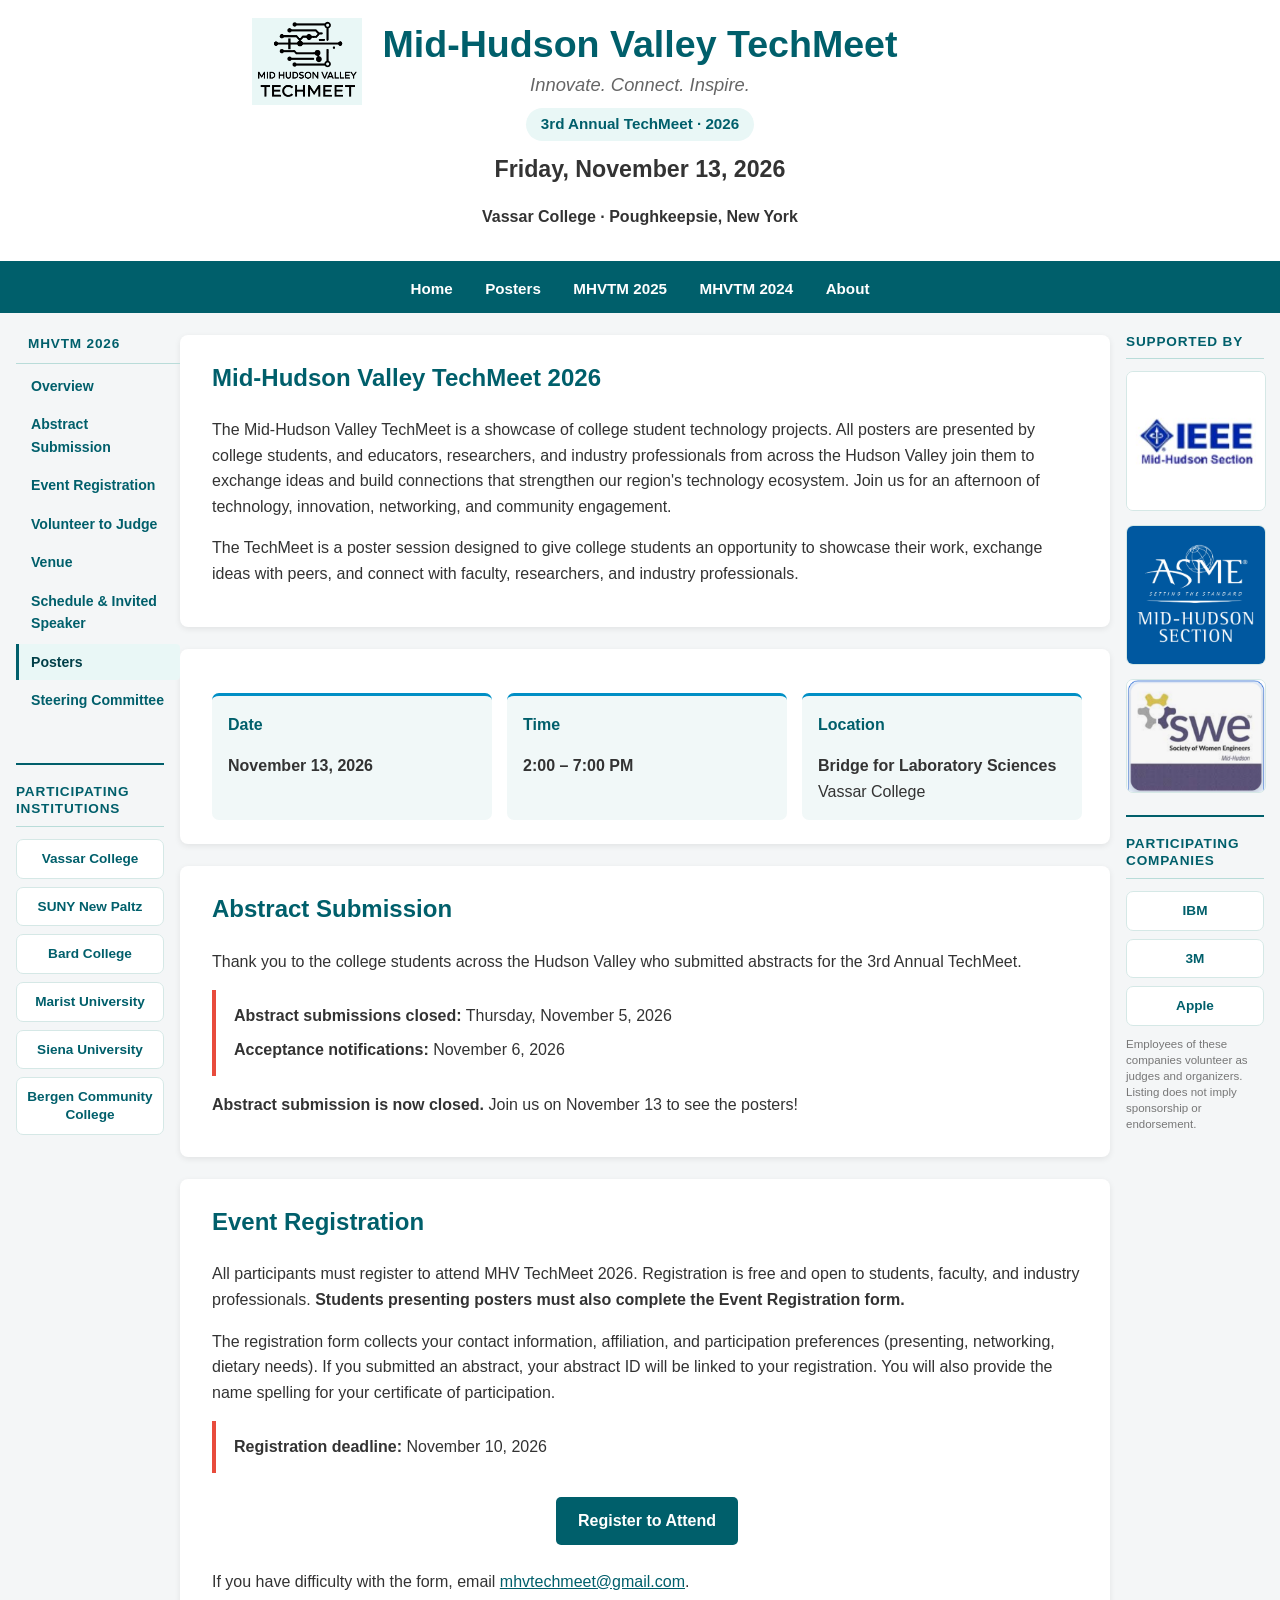
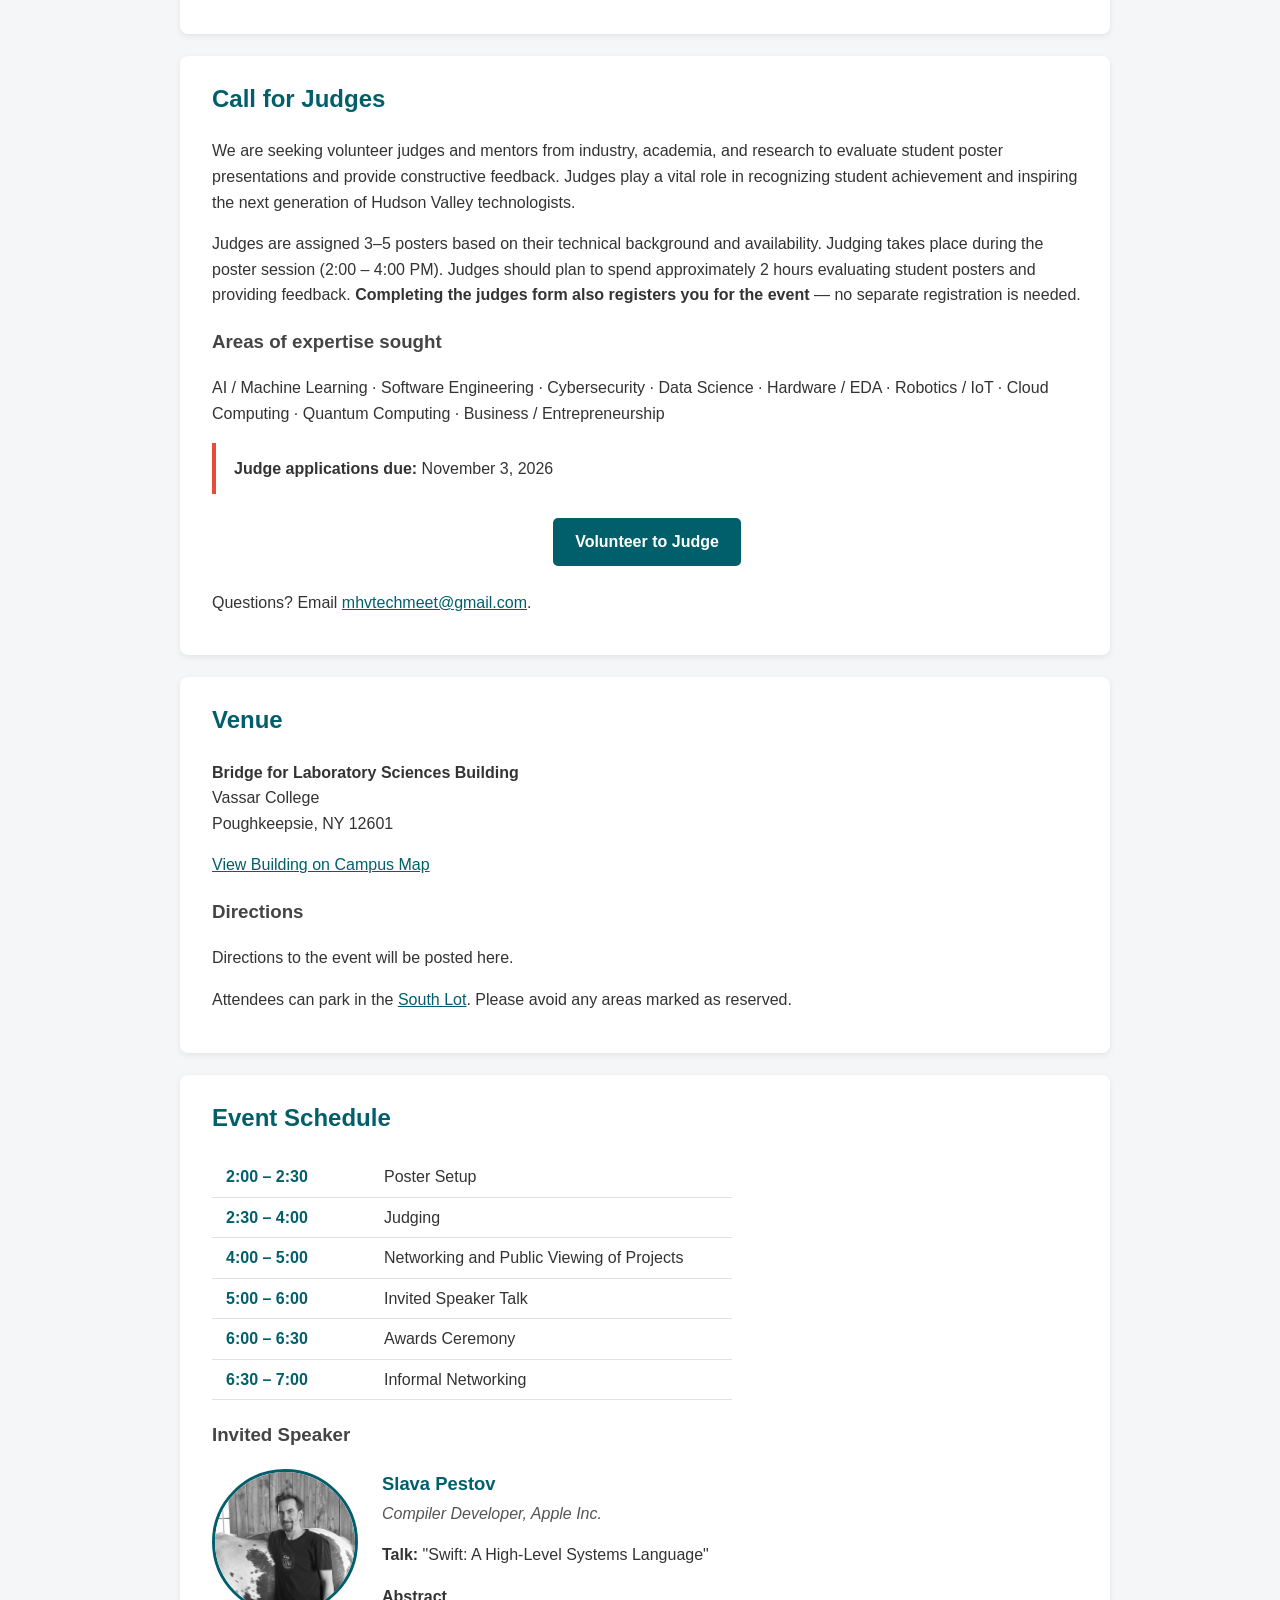
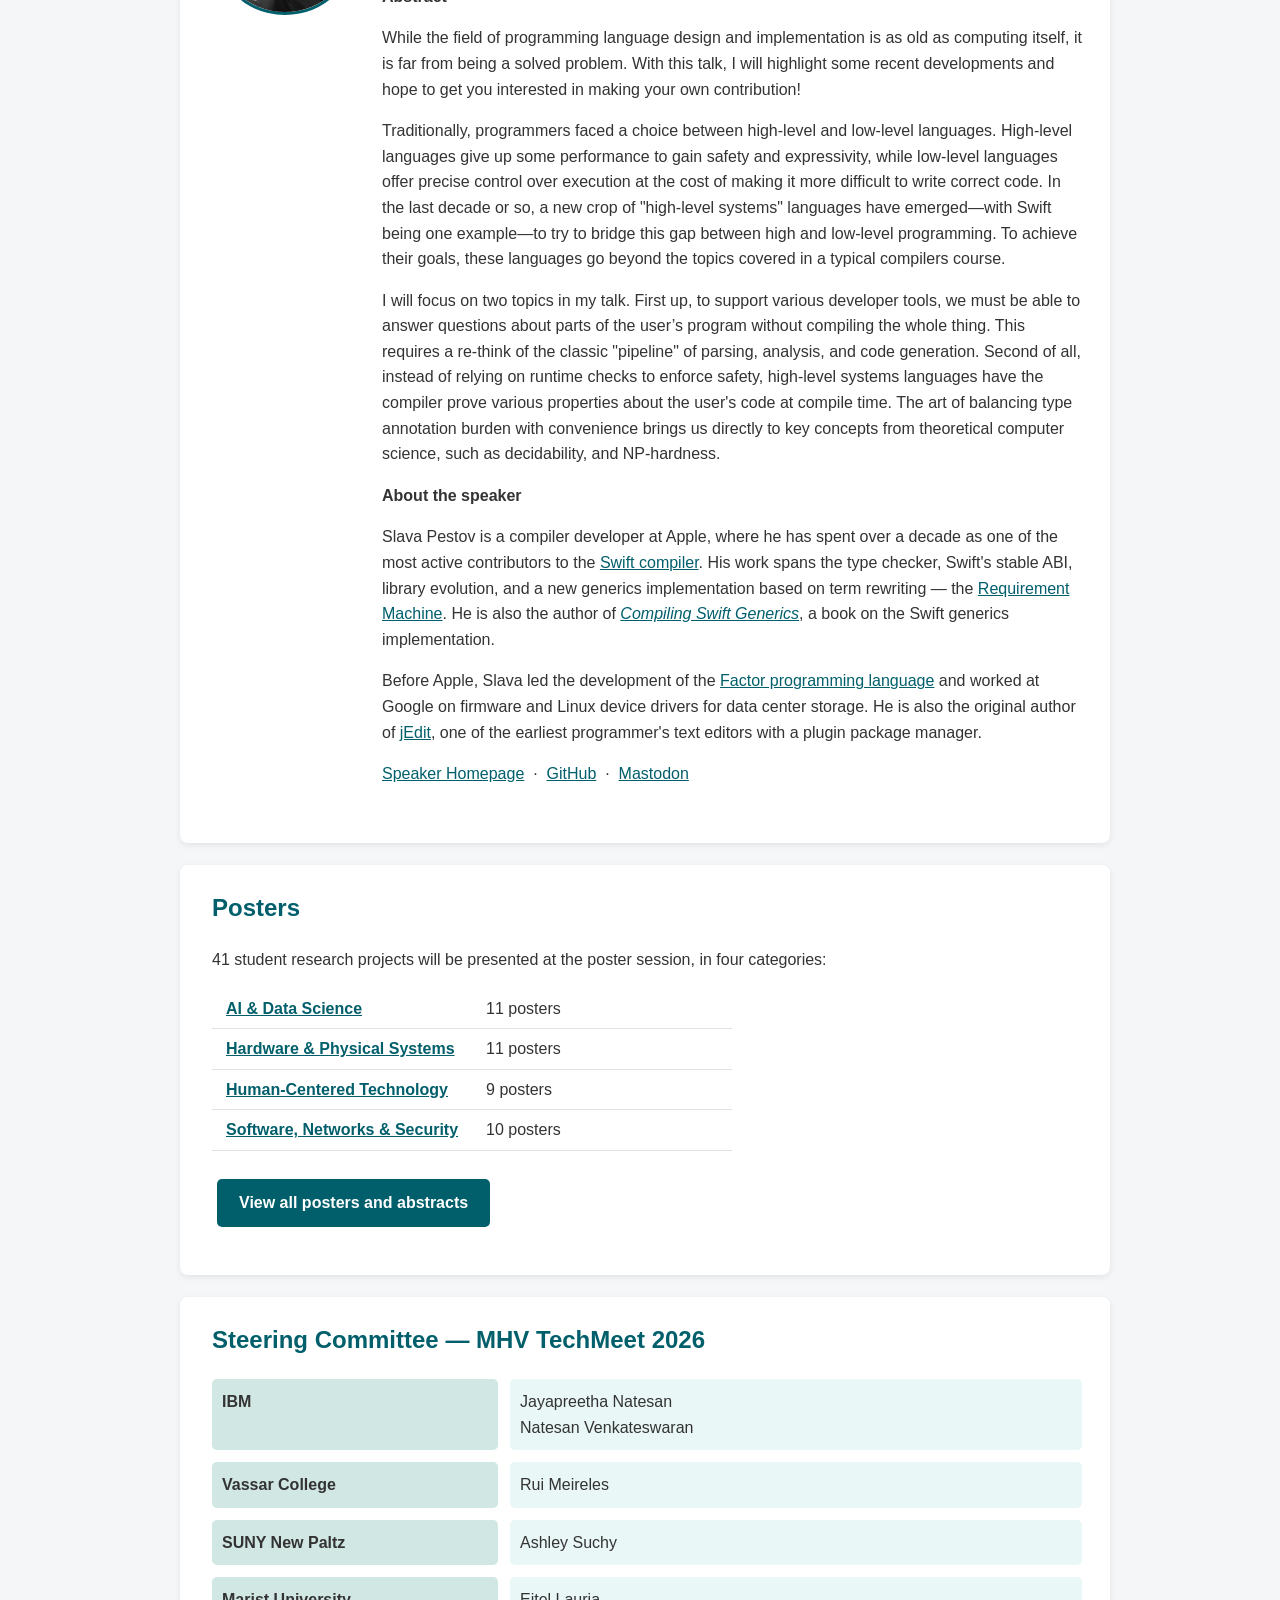
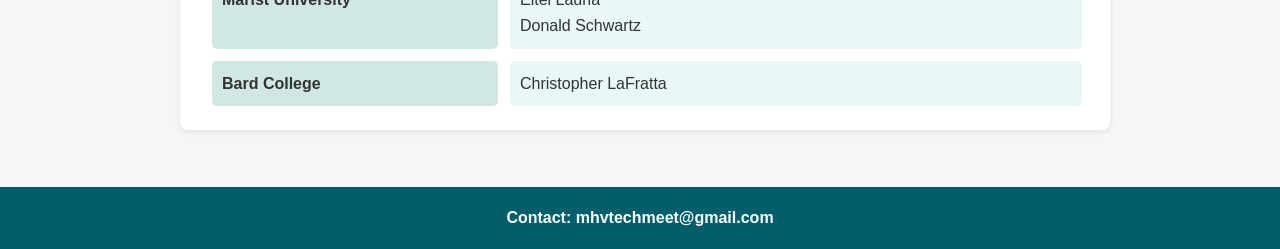
==== index.html @ ee91ca27 "Add posters page, posters menu link and poster summary; add Directions placeholder" ====
<!DOCTYPE html>
<html lang="en">
<head>
  <meta charset="UTF-8">
  <meta name="viewport" content="width=device-width, initial-scale=1.0">
  <meta name="description"
        content="Mid-Hudson Valley TechMeet 2026 at Vassar College. Student technology poster session featuring AI, cybersecurity, engineering, education, and innovation projects from colleges across the Hudson Valley.">

  <title>Mid-Hudson Valley TechMeet 2026</title>

  <link rel="icon" href="assets/favicon.ico">
  <link rel="stylesheet" href="css/style.css">
</head>

<body>

<header class="landing-header">

  <div class="brand-lockup">
    <img class="site-logo" src="assets/logo-candidates/image4-lightblue.png" alt="Mid-Hudson Valley TechMeet logo">
    <div class="brand-copy">
      <h1>Mid-Hudson Valley TechMeet</h1>
      <p class="tagline">Innovate. Connect. Inspire.</p>
    </div>
  </div>

  <div class="event-year">
    3rd Annual TechMeet · 2026
  </div>

  <h2>Friday, November 13, 2026</h2>

  <p>
    <b>Vassar College · Poughkeepsie, New York</b>
  </p>

</header>


<nav>
  <a href="index.html">Home</a>
  <a href="posters.html">Posters</a>
  <a href="mhvtm25.html">MHVTM 2025</a>
  <a href="mhvtm24.html">MHVTM 2024</a>
  <a href="about.html">About</a>
</nav>


<div class="page-layout has-rail">

  <!-- LEFT COLUMN: site nav + participating institutions -->
  <div class="left-col">

  <!-- SIDEBAR NAV -->
  <aside class="sidenav">
    <div class="sidenav-title">MHVTM 2026</div>
    <a href="#about">Overview</a>
    <a href="#participation">Abstract Submission</a>
    <a href="#registration">Event Registration</a>
    <a href="#judges">Volunteer to Judge</a>
    <a href="#venue">Venue</a>
    <a href="#schedule">Schedule &amp; Invited Speaker</a>
    <a href="#posters">Posters</a>
    <a href="#steering">Steering Committee</a>
  </aside>

  <!-- PARTICIPATING INSTITUTIONS -->
  <aside class="org-panel" aria-label="Participating institutions">
    <div class="org-panel-title">Participating Institutions</div>
    <a class="org-name" href="https://www.vassar.edu/" target="_blank" rel="noopener noreferrer">Vassar College</a>
    <a class="org-name" href="https://www.newpaltz.edu/" target="_blank" rel="noopener noreferrer">SUNY New Paltz</a>
    <a class="org-name" href="https://www.bard.edu/" target="_blank" rel="noopener noreferrer">Bard College</a>
    <a class="org-name" href="https://www.marist.edu/" target="_blank" rel="noopener noreferrer">Marist University</a>
    <a class="org-name" href="https://www.siena.edu/" target="_blank" rel="noopener noreferrer">Siena University</a>
    <a class="org-name" href="https://www.bergen.edu/" target="_blank" rel="noopener noreferrer">Bergen Community College</a>
  </aside>

  </div><!-- end .left-col -->

  <!-- MAIN CONTENT -->
  <div class="content-area">

<!-- INTRODUCTION -->

<section id="about">

  <h2>Mid-Hudson Valley TechMeet 2026</h2>

  <p>
    The Mid-Hudson Valley TechMeet is a showcase of college student technology
    projects. All posters are presented by college students, and educators,
    researchers, and industry professionals from across the Hudson Valley join
    them to exchange ideas and build connections that strengthen our region's
    technology ecosystem. Join us for an afternoon of technology, innovation,
    networking, and community engagement.
  </p>

  <p>
    The TechMeet is a poster session designed to give college students
    an opportunity to showcase their work, exchange ideas with peers,
    and connect with faculty, researchers, and industry professionals.
  </p>

</section>


<!-- EVENT INFORMATION -->

<section>

  <div class="event-info">

    <div class="info-card">
      <h3>Date</h3>
      <p>
        <b>November 13, 2026</b>
      </p>
    </div>

    <div class="info-card">
      <h3>Time</h3>
      <p>
        <b>2:00 – 7:00 PM</b>
      </p>
    </div>

    <div class="info-card">
      <h3>Location</h3>
      <p>
        <b>Bridge for Laboratory Sciences</b><br>
        Vassar College
      </p>
    </div>

  </div>

</section>


<!-- CALL FOR PARTICIPATION -->

<section id="participation">

  <h2>Abstract Submission</h2>

  <p>
    Thank you to the college students across the Hudson Valley who
    submitted abstracts for the 3rd Annual TechMeet.
  </p>

  <div class="dates">
    <p><b>Abstract submissions closed:</b> Thursday, November 5, 2026</p>
    <p><b>Acceptance notifications:</b> November 6, 2026</p>
  </div>

  <p>
    <b>Abstract submission is now closed.</b> Join us on November 13 to see
    the posters!
  </p>

</section>


<!-- REGISTRATION -->

<section id="registration">

  <h2>Event Registration</h2>

  <p>
    All participants must register to attend MHV TechMeet 2026.
    Registration is free and open to students, faculty, and industry professionals.
    <b>Students presenting posters must also complete the Event Registration form.</b>
  </p>

  <p>
    The registration form collects your contact information, affiliation, and
    participation preferences (presenting, networking, dietary needs). If you
    submitted an abstract, your abstract ID will be linked to your registration.
    You will also provide the name spelling for your certificate of participation.
  </p>

  <div class="dates">
    <p><b>Registration deadline:</b> November 10, 2026</p>
  </div>

  <p class="center">
    <a href="https://docs.google.com/forms/d/e/1FAIpQLSdFefC_8Ss8pzBlTI0On1iiW-nNZghsu9vSKETaj3Pirk-rBQ/viewform"
       class="button" target="_blank" rel="noopener noreferrer">
      Register to Attend
    </a>
  </p>

  <p>
    If you have difficulty with the form, email
    <a href="mailto:mhvtechmeet@gmail.com">mhvtechmeet@gmail.com</a>.
  </p>

</section>


<!-- CALL FOR JUDGES -->

<section id="judges">

  <h2>Call for Judges</h2>

  <p>
    We are seeking volunteer judges and mentors from industry, academia, and research
    to evaluate student poster presentations and provide constructive feedback.
    Judges play a vital role in recognizing student achievement and inspiring the
    next generation of Hudson Valley technologists.
  </p>

  <p>
    Judges are assigned 3–5 posters based on their technical background and
    availability. Judging takes place during the poster session
    (2:00 – 4:00 PM). Judges should plan to spend approximately 2 hours
    evaluating student posters and providing feedback.
    <b>Completing the judges form also registers you for the event</b> —
    no separate registration is needed.
  </p>

  <h3>Areas of expertise sought</h3>
  <p>
    AI / Machine Learning · Software Engineering · Cybersecurity · Data Science ·
    Hardware / EDA · Robotics / IoT · Cloud Computing · Quantum Computing ·
    Business / Entrepreneurship
  </p>

  <div class="dates">
    <p><b>Judge applications due:</b> November 3, 2026</p>
  </div>

  <p class="center">
    <a href="https://docs.google.com/forms/d/e/1FAIpQLSeDxKICjF9z79M6MPQpLgggHp1Lw8Exo9rFAEJjw-kQSpVVwg/viewform"
       class="button" target="_blank" rel="noopener noreferrer">
      Volunteer to Judge
    </a>
  </p>

  <p>
    Questions? Email
    <a href="mailto:mhvtechmeet@gmail.com">mhvtechmeet@gmail.com</a>.
  </p>

</section>


<!-- VENUE -->

<section id="venue">

  <h2>Venue</h2>

  <p>
    <b>Bridge for Laboratory Sciences Building</b><br>
    Vassar College<br>
    Poughkeepsie, NY 12601
  </p>

  <p>
    <a href="https://map.concept3d.com/?id=699#!ce/8430?m/128686?s/bridge" target="_blank" rel="noopener noreferrer">
      View Building on Campus Map
    </a>
  </p>

  <!-- DIRECTIONS: replace this block with the directions text to the event (to be supplied). -->
  <div id="directions">
    <h3>Directions</h3>
    <p>Directions to the event will be posted here.</p>
  </div>

  <p>
    Attendees can park in the
    <a href="https://map.concept3d.com/?id=699#!ce/8430?m/83787?s/south%20park" target="_blank" rel="noopener noreferrer">South Lot</a>.
    Please avoid any areas marked as reserved.
  </p>

</section>


<!-- SCHEDULE -->

<section id="schedule">

  <h2>Event Schedule</h2>

  <table class="schedule-table">
    <tbody>
      <tr><td>2:00 – 2:30</td><td>Poster Setup</td></tr>
      <tr><td>2:30 – 4:00</td><td>Judging</td></tr>
      <tr><td>4:00 – 5:00</td><td>Networking and Public Viewing of Projects</td></tr>
      <tr><td>5:00 – 6:00</td><td>Invited Speaker Talk</td></tr>
      <tr><td>6:00 – 6:30</td><td>Awards Ceremony</td></tr>
      <tr><td>6:30 – 7:00</td><td>Informal Networking</td></tr>
    </tbody>
  </table>

  <h3>Invited Speaker</h3>

  <div class="speaker-bio">

    <img src="assets/slava-pestov.jpg" alt="Slava Pestov" class="speaker-photo">

    <div class="speaker-details">
      <p class="speaker-name">Slava Pestov</p>
      <p class="speaker-role">Compiler Developer, Apple Inc.</p>
      <p><b>Talk:</b> "Swift: A High-Level Systems Language"</p>

      <p><b>Abstract</b></p>

      <p>
        While the field of programming language design and implementation is
        as old as computing itself, it is far from being a solved problem.
        With this talk, I will highlight some recent developments and hope to
        get you interested in making your own contribution!
      </p>

      <p>
        Traditionally, programmers faced a choice between high-level and
        low-level languages. High-level languages give up some performance to
        gain safety and expressivity, while low-level languages offer precise
        control over execution at the cost of making it more difficult to
        write correct code. In the last decade or so, a new crop of
        "high-level systems" languages have emerged&mdash;with Swift being one
        example&mdash;to try to bridge this gap between high and low-level
        programming. To achieve their goals, these languages go beyond the
        topics covered in a typical compilers course.
      </p>

      <p>
        I will focus on two topics in my talk. First up, to support various
        developer tools, we must be able to answer questions about parts of
        the user&rsquo;s program without compiling the whole thing. This requires a
        re-think of the classic "pipeline" of parsing, analysis, and code
        generation. Second of all, instead of relying on runtime checks to
        enforce safety, high-level systems languages have the compiler prove
        various properties about the user's code at compile time. The art of
        balancing type annotation burden with convenience brings us directly
        to key concepts from theoretical computer science, such as
        decidability, and NP-hardness.
      </p>

      <p><b>About the speaker</b></p>

      <p>
        Slava Pestov is a compiler developer at Apple, where he has spent over a decade
        as one of the most active contributors to the
        <a href="https://github.com/swiftlang/swift" target="_blank" rel="noopener noreferrer">Swift compiler</a>.
        His work spans the type checker, Swift's stable ABI, library evolution, and a
        new generics implementation based on term rewriting — the
        <a href="https://forums.swift.org/t/the-requirement-machine/57150" target="_blank" rel="noopener noreferrer">Requirement Machine</a>.
        He is also the author of
        <em><a href="https://github.com/swiftlang/swift/blob/main/docs/GenericsManifesto.md" target="_blank" rel="noopener noreferrer">Compiling Swift Generics</a></em>,
        a book on the Swift generics implementation.
      </p>

      <p>
        Before Apple, Slava led the development of the
        <a href="https://factorcode.org" target="_blank" rel="noopener noreferrer">Factor programming language</a>
        and worked at Google on firmware and Linux device drivers for data center storage.
        He is also the original author of
        <a href="https://www.jedit.org" target="_blank" rel="noopener noreferrer">jEdit</a>,
        one of the earliest programmer's text editors with a plugin package manager.
      </p>

      <p>
        <a href="https://factorcode.org/slava/" target="_blank" rel="noopener noreferrer">Speaker Homepage</a>
        &nbsp;·&nbsp;
        <a href="https://github.com/slavapestov" target="_blank" rel="noopener noreferrer">GitHub</a>
        &nbsp;·&nbsp;
        <a href="https://mathstodon.xyz/@slava" target="_blank" rel="noopener noreferrer">Mastodon</a>
      </p>
    </div>

  </div>

</section>


<!-- POSTERS -->

<section id="posters">

  <h2>Posters</h2>

  <p>
    41 student research projects will be presented at the poster session, in four categories:
  </p>

  <table class="schedule-table">
    <tbody>
      <tr><td><a href="posters.html#ai-data-science">AI &amp; Data Science</a></td><td>11 posters</td></tr>
      <tr><td><a href="posters.html#hardware-physical-systems">Hardware &amp; Physical Systems</a></td><td>11 posters</td></tr>
      <tr><td><a href="posters.html#human-centered-technology">Human-Centered Technology</a></td><td>9 posters</td></tr>
      <tr><td><a href="posters.html#software-networks-security">Software, Networks &amp; Security</a></td><td>10 posters</td></tr>
    </tbody>
  </table>

  <p>
    <a class="button" href="posters.html">View all posters and abstracts</a>
  </p>

</section>

<section id="steering">

  <h2>Steering Committee — MHV TechMeet 2026</h2>

  <div class="committee">

    <div><strong>IBM</strong></div>
    <div>
      Jayapreetha Natesan<br>
      Natesan Venkateswaran
    </div>

    <div><strong>Vassar College</strong></div>
    <div>Rui Meireles</div>

    <div><strong>SUNY New Paltz</strong></div>
    <div>Ashley Suchy</div>

    <div><strong>Marist University</strong></div>
    <div>
      Eitel Lauria<br>
      Donald Schwartz
    </div>

    <div><strong>Bard College</strong></div>
    <div>Christopher LaFratta</div>

  </div>

</section>

  </div><!-- end .content-area -->

  <!-- SPONSOR RAIL (right) -->
  <aside class="sponsor-rail" aria-label="Supporting organizations">
    <div class="sponsor-rail-title">Supported By</div>
    <a href="https://webinabox.vtools.ieee.org/wibp_home/index/R10019" target="_blank" rel="noopener noreferrer">
      <img src="assets/sponsor-logos/ieee-midhudson-logo.jpg" alt="IEEE Mid-Hudson Section">
    </a>
    <a href="https://www.linkedin.com/groups/13978054/" target="_blank" rel="noopener noreferrer">
      <img src="assets/sponsor-logos/asme-midhudson-section.png" alt="ASME Mid-Hudson Section">
    </a>
    <a href="https://midhudson.swe.org/" target="_blank" rel="noopener noreferrer">
      <img src="assets/sponsor-logos/swe-midhudson-logo.png" alt="Society of Women Engineers, Mid-Hudson">
    </a>

    <!-- PARTICIPATING COMPANIES -->
    <div class="org-panel org-panel-companies">
      <div class="org-panel-title">Participating Companies</div>
      <a class="org-name" href="https://www.ibm.com/" target="_blank" rel="noopener noreferrer">IBM</a>
      <a class="org-name" href="https://www.3m.com/" target="_blank" rel="noopener noreferrer">3M</a>
      <a class="org-name" href="https://www.apple.com/" target="_blank" rel="noopener noreferrer">Apple</a>
      <p class="org-note">
        Employees of these companies volunteer as judges and organizers.
        Listing does not imply sponsorship or endorsement.
      </p>
    </div>
  </aside>
</div><!-- end .page-layout -->

<!-- FOOTER -->

<footer>

  <h3>
    Contact: mhvtechmeet@gmail.com
  </h3>

</footer>

<a href="#" class="back-to-top" id="backToTop">▲ Top</a>
<script>
  const btn = document.getElementById('backToTop');
  window.addEventListener('scroll', () => {
    btn.classList.toggle('visible', window.scrollY > 400);
  });

  // Sidebar scroll-spy — uses IntersectionObserver for accuracy
  const sideLinks = document.querySelectorAll('.sidenav a');
  const sections  = Array.from(sideLinks)
    .map(a => document.querySelector(a.getAttribute('href')))
    .filter(Boolean);

  const observer = new IntersectionObserver(entries => {
    entries.forEach(entry => {
      if (entry.isIntersecting) {
        sideLinks.forEach(a => {
          a.classList.toggle('active', a.getAttribute('href') === '#' + entry.target.id);
        });
      }
    });
  }, { rootMargin: '-10% 0px -80% 0px', threshold: 0 });

  sections.forEach(s => observer.observe(s));
</script>

</body>
</html>
---- css/style.css ----
body {
  font-family: Arial, sans-serif;
  line-height: 1.6;
  margin: 0;
  padding: 0;
  background-color: #f4f6f7;
  color: #333;
}

/* ---------- Header ---------- */

header {
  background: #ffffff;
  color: #333;
  text-align: center;
  padding: 18px 20px 16px;
  border-bottom: 4px solid #005f6b;
}

.brand-lockup {
  display: grid;
  grid-template-columns: minmax(0, 1fr) auto minmax(0, 1fr);
  align-items: center;
  text-align: center;
}

.site-logo {
  grid-column: 1;
  justify-self: end;
  display: block;
  width: 110px;
  height: auto;
  margin-right: 20px;
}

.brand-copy {
  grid-column: 2;
}

.brand-copy h1 {
  margin: 0;
  color: #005f6b;
  font-size: 2.35rem;
  line-height: 1.15;
  font-weight: 700;
}

.brand-copy .tagline {
  margin: 4px 0 0;
  color: #666;
  font-size: 1.15rem;
  font-style: italic;
  text-align: center;
}

.landing-header .event-year {
  display: inline-block;
  margin: 3px 0 7px;
  padding: 4px 15px;
  background: #e9f7f6;
  color: #005f6b;
  border-radius: 20px;
  font-size: 0.95rem;
  font-weight: bold;
}

.landing-header h2 {
  margin: 3px 0;
  color: #333;
  font-size: 1.45rem;
}

/* ---------- Navigation ---------- */

nav {
  background: #005f6b;
  text-align: center;
  padding: 11px 10px;
}

nav a {
  color: #fff;
  text-decoration: none;
  margin: 0 14px;
  font-weight: bold;
  font-size: 0.95rem;
}

nav a:hover {
  color: #d1e7e3;
}

/* ---------- Main sections ---------- */

section {
  padding: 24px 28px;
  margin: 22px auto;
  background: #fff;
  border-radius: 8px;
  max-width: 900px;
  box-shadow: 0 2px 6px rgba(0, 0, 0, 0.08);
  border-left: 4px solid transparent;
}

section:hover {
  border-left-color: #008fc5;
}

h2 {
  color: #005f6b;
  margin-top: 0;
}

h3 {
  color: #444;
}

/* ---------- Event information ---------- */

.event-info {
  display: grid;
  grid-template-columns: repeat(3, 1fr);
  gap: 15px;
  margin-top: 20px;
}

.info-card {
  padding: 16px;
  background: #f1f8f8;
  border-radius: 7px;
  border-top: 3px solid #008fc5;
}

.info-card h3 {
  margin-top: 0;
  color: #005f6b;
  font-size: 1rem;
}

.info-card p {
  margin-bottom: 0;
}

/* ---------- Schedules and posters ---------- */

.schedule {
  display: grid;
  grid-template-columns: minmax(130px, 1fr) 2fr;
  gap: 12px;
}

.schedule div {
  padding: 10px;
  background: #e9f7f6;
  border-radius: 5px;
}

.schedule div:nth-child(odd) {
  background: #d1e7e3;
  font-weight: bold;
}

.poster-list {
  display: grid;
  grid-template-columns: repeat(2, minmax(0, 1fr));
  gap: 14px;
}

.poster-card {
  padding: 16px;
  background: #f1f8f8;
  border: 1px solid #d1e7e3;
  border-radius: 7px;
}

.poster-card h4 {
  margin: 8px 0;
  color: #005f6b;
  font-size: 1.05rem;
}

.poster-card p {
  margin: 0;
}

/* ---------- Buttons ---------- */

.button {
  display: inline-block;
  padding: 11px 22px;
  margin: 8px 5px;
  background-color: #005f6b;
  color: #fff;
  text-decoration: none;
  border-radius: 5px;
  font-weight: bold;
  transition: background-color 0.2s ease;
}

.button:hover {
  background-color: #004b53;
}

/* ---------- Dates ---------- */

.dates {
  border-left: 4px solid #e84b3c;
  padding: 5px 0 5px 18px;
}

.dates p {
  margin: 8px 0;
}

/* ---------- Committee ---------- */

.committee {
  display: grid;
  grid-template-columns: 1fr 2fr;
  gap: 12px;
}

.committee div {
  padding: 10px;
  background: #e9f7f6;
  border-radius: 5px;
}

.committee div:nth-child(odd) {
  background: #d1e7e3;
  font-weight: bold;
}

/* ---------- Utilities ---------- */

.center {
  text-align: center;
}

a {
  color: #005f6b;
}

a:hover {
  color: #008fc5;
}

/* ---------- Poster tables ---------- */

.table-wrapper {
  overflow-x: auto;
}

.poster-table {
  width: 100%;
  border-collapse: collapse;
  font-size: 0.92rem;
}

.poster-table th,
.poster-table td {
  padding: 10px;
  border: 1px solid #d1e7e3;
  text-align: left;
  vertical-align: top;
}

.poster-table th {
  background: #005f6b;
  color: #fff;
}

.poster-table tbody tr:nth-child(even) {
  background: #f1f8f8;
}

/* ---------- Photo gallery ---------- */

.photo-gallery {
  display: grid;
  grid-template-columns: repeat(2, minmax(0, 1fr));
  gap: 16px;
}

.photo-gallery figure {
  margin: 0;
}

.photo-gallery img {
  display: block;
  width: 100%;
  height: 260px;
  object-fit: cover;
  border-radius: 7px;
}

.photo-gallery figcaption {
  padding-top: 7px;
  color: #666;
  font-size: 0.9rem;
}

/* ---------- Back to top ---------- */

.back-to-top {
  position: fixed;
  bottom: 28px;
  right: 28px;
  background: #005f6b;
  color: #fff;
  text-decoration: none;
  font-size: 0.85rem;
  font-weight: bold;
  padding: 9px 14px;
  border-radius: 5px;
  opacity: 0;
  pointer-events: none;
  transition: opacity 0.25s ease;
  z-index: 999;
}

.back-to-top.visible {
  opacity: 1;
  pointer-events: auto;
}

.back-to-top:hover {
  background: #004b53;
  color: #fff;
}

/* ---------- Left column (nav + participating institutions) ---------- */

.left-col {
  position: sticky;
  top: 16px;
  align-self: start;
  max-height: calc(100vh - 32px);
  overflow-y: auto;
}

.left-col .sidenav {
  position: static;
}

/* ---------- Participating organizations (text list; swap in logos later) ---------- */

.org-panel {
  margin: 22px 16px 20px;
  padding: 18px 0 0;
  border-top: 2px solid #005f6b;   /* divider between the top and bottom panels */
}

.org-panel-title {
  font-size: 0.85rem;
  font-weight: 800;
  text-transform: uppercase;
  letter-spacing: 0.06em;
  color: #005f6b;
  line-height: 1.3;
  padding: 0 0 8px;
  margin-bottom: 12px;
  border-bottom: 1px solid #b9dcd9;
}

.org-panel a.org-name {
  display: block;
  text-align: center;
  color: #005f6b;
  background: #fff;
  border: 1px solid #d5e8e6;
  border-radius: 7px;
  padding: 10px 8px;
  margin-bottom: 8px;
  font-size: 0.85rem;
  font-weight: 600;
  text-decoration: none;
  line-height: 1.3;
}

.org-panel a.org-name:hover {
  background: #e9f7f6;
}

.org-panel a.org-name img {
  display: block;
  width: 100%;
  height: auto;
}

.org-note {
  font-size: 0.72rem;
  color: #777;
  line-height: 1.4;
  margin: 10px 0 0;
}

.sponsor-rail .org-panel-companies {
  margin: 22px 0 0;
  padding: 18px 0 0;
}

/* ---------- Sponsor rail (right column) ---------- */

.page-layout.has-rail {
  grid-template-columns: 180px 1fr 170px;
  max-width: 1300px;
}

.sponsor-rail {
  position: sticky;
  top: 16px;
  align-self: start;
  padding: 20px 16px;
  max-height: calc(100vh - 32px);
  overflow-y: auto;
}

.sponsor-rail-title {
  font-size: 0.85rem;
  font-weight: 800;
  text-transform: uppercase;
  letter-spacing: 0.06em;
  color: #005f6b;
  line-height: 1.3;
  padding: 0 0 8px;
  margin-bottom: 12px;
  border-bottom: 1px solid #b9dcd9;
}

.sponsor-rail a {
  display: block;
  line-height: 0;
  margin-bottom: 14px;
}

.sponsor-rail img {
  width: 100%;
  height: auto;
  border-radius: 7px;
  border: 1px solid #d5e8e6;
  background: #fff;
}

/* Narrow screens: rail drops below the content as a row of logos */
@media (max-width: 900px) {
  .page-layout.has-rail {
    grid-template-columns: 1fr;
  }

  .left-col {
    position: static;
    max-height: none;
    overflow: visible;
  }

  .sponsor-rail {
    position: static;
    max-height: none;
    overflow: visible;
    display: flex;
    flex-wrap: wrap;
    align-items: center;
    gap: 16px;
    padding: 12px 24px;
  }

  .sponsor-rail-title {
    width: 100%;
    margin-bottom: 0;
  }

  .sponsor-rail > a {
    width: 140px;
    margin-bottom: 0;
  }

  .sponsor-rail .org-panel-companies {
    width: 100%;
    padding: 8px 0 0;
  }
}

/* ---------- Footer ---------- */

footer {
  text-align: center;
  padding: 18px;
  margin-top: 35px;
  background: #005f6b;
  color: #fff;
}

footer h3 {
  margin: 0;
  color: #fff;
  font-size: 1rem;
}

/* ---------- Page layout (sidebar + content) ---------- */

.page-layout {
  display: grid;
  grid-template-columns: 180px 1fr;
  align-items: start;
  max-width: 1100px;
  margin: 0 auto;
  gap: 0;
}

.sidenav {
  position: sticky;
  top: 16px;
  padding: 20px 0 20px 16px;
  align-self: start;
}

.sidenav a {
  display: block;
  color: #005f6b;
  text-decoration: none;
  font-size: 0.88rem;
  font-weight: 600;
  padding: 7px 12px;
  border-left: 3px solid transparent;
  border-radius: 0 4px 4px 0;
  margin-bottom: 2px;
  transition: border-color 0.15s, background 0.15s;
}

.sidenav a:hover {
  border-left-color: #005f6b;
  background: #e9f7f6;
}

.sidenav a.active {
  border-left-color: #005f6b;
  background: #e9f7f6;
  color: #003f48;
}

.sidenav .sidenav-title {
  font-size: 0.85rem;
  font-weight: 800;
  text-transform: uppercase;
  letter-spacing: 0.06em;
  color: #005f6b;
  padding: 0 12px 8px;
  margin-bottom: 4px;
  border-bottom: 1px solid #b9dcd9;
}

.content-area {
  min-width: 0;
}

/* ---------- Mobile ---------- */

@media (max-width: 700px) {

  .brand-lockup {
    grid-template-columns: 1fr;
    justify-items: center;
  }

  .site-logo {
    grid-column: 1;
    justify-self: center;
    width: 80px;
    margin-right: 0;
    margin-bottom: 10px;
  }

  .brand-copy {
    grid-column: 1;
    text-align: center;
  }

  .brand-copy h1 {
    font-size: 1.6rem;
  }

  .landing-header h2 {
    font-size: 1.1rem;
  }

  nav a {
    display: inline-block;
    margin: 5px 8px;
  }

  section {
    margin: 12px;
    padding: 18px;
  }

  .event-info,
  .poster-list,
  .photo-gallery {
    grid-template-columns: 1fr;
  }

  .schedule,
  .committee {
    grid-template-columns: 1fr;
  }

  .back-to-top {
    bottom: 16px;
    right: 16px;
    font-size: 0.8rem;
    padding: 8px 12px;
  }

  .page-layout {
    grid-template-columns: 1fr;
  }

  .sidenav {
    position: static;
    padding: 8px 16px;
    display: flex;
    flex-wrap: wrap;
    gap: 4px;
    border-bottom: 1px solid #e5e7eb;
  }

  .sidenav .sidenav-title {
    display: none;
  }

  .sidenav a {
    border-left: none;
    border-radius: 4px;
    padding: 4px 10px;
    background: #e9f7f6;
    font-size: 0.8rem;
  }
}

/* ---------- Schedule Table ---------- */

.schedule-table {
  border-collapse: collapse;
  width: 100%;
  max-width: 520px;
  margin: 12px 0 20px;
}

.schedule-table td {
  padding: 7px 14px;
  border-bottom: 1px solid #dde3e7;
  vertical-align: top;
}

.schedule-table td:first-child {
  white-space: nowrap;
  font-weight: bold;
  color: #005f6b;
  width: 130px;
}

/* ---------- Speaker Bio ---------- */

.speaker-bio {
  display: flex;
  gap: 24px;
  align-items: flex-start;
  margin: 16px 0;
}

.speaker-photo {
  width: 140px;
  height: 140px;
  object-fit: cover;
  border-radius: 50%;
  border: 3px solid #005f6b;
  flex-shrink: 0;
}

.speaker-name {
  font-size: 1.15rem;
  font-weight: bold;
  margin: 0 0 2px;
  color: #005f6b;
}

.speaker-role {
  font-style: italic;
  color: #555;
  margin: 0 0 12px;
}

/* ---------- Posters page: collapsible abstracts ---------- */

.cat-count {
  font-size: 0.8rem;
  font-weight: 600;
  color: #64748b;
  margin-left: 8px;
}

.cat-blurb {
  margin: 0 0 12px;
  color: #475569;
}

.posters-actions .button {
  margin: 4px 8px 4px 0;
}

details.poster-entry {
  background: #f1f8f8;
  border: 1px solid #d1e7e3;
  border-radius: 7px;
  margin-bottom: 8px;
}

details.poster-entry[open] {
  background: #ffffff;
  border-color: #005f6b;
}

details.poster-entry summary {
  display: flex;
  gap: 12px;
  align-items: flex-start;
  padding: 12px 14px;
  cursor: pointer;
  list-style: none;
}

details.poster-entry summary::-webkit-details-marker {
  display: none;
}

details.poster-entry summary::after {
  content: "+";
  margin-left: auto;
  font-weight: 800;
  font-size: 1.2rem;
  line-height: 1;
  color: #005f6b;
}

details.poster-entry[open] summary::after {
  content: "\2212";
}

details.poster-entry summary:focus-visible {
  outline: 2px solid #005f6b;
  outline-offset: 2px;
}

.poster-id {
  flex-shrink: 0;
  min-width: 3.4rem;
  font-family: ui-monospace, Menlo, Consolas, monospace;
  font-weight: 700;
  color: #005f6b;
}

.poster-summary-text {
  display: flex;
  flex-direction: column;
  gap: 3px;
}

.poster-title {
  font-weight: 700;
  color: #0f172a;
}

.poster-meta {
  font-size: 0.88rem;
  color: #475569;
}

.poster-abstract {
  padding: 0 14px 14px 14px;
  margin-left: 3.4rem;
  border-top: 1px solid #d1e7e3;
}

.poster-abstract h4 {
  margin: 10px 0 6px;
  color: #005f6b;
  font-size: 0.85rem;
  text-transform: uppercase;
  letter-spacing: 0.05em;
}

.poster-abstract p {
  margin: 0 0 8px;
}

@media (max-width: 700px) {
  .poster-abstract {
    margin-left: 0;
  }
}
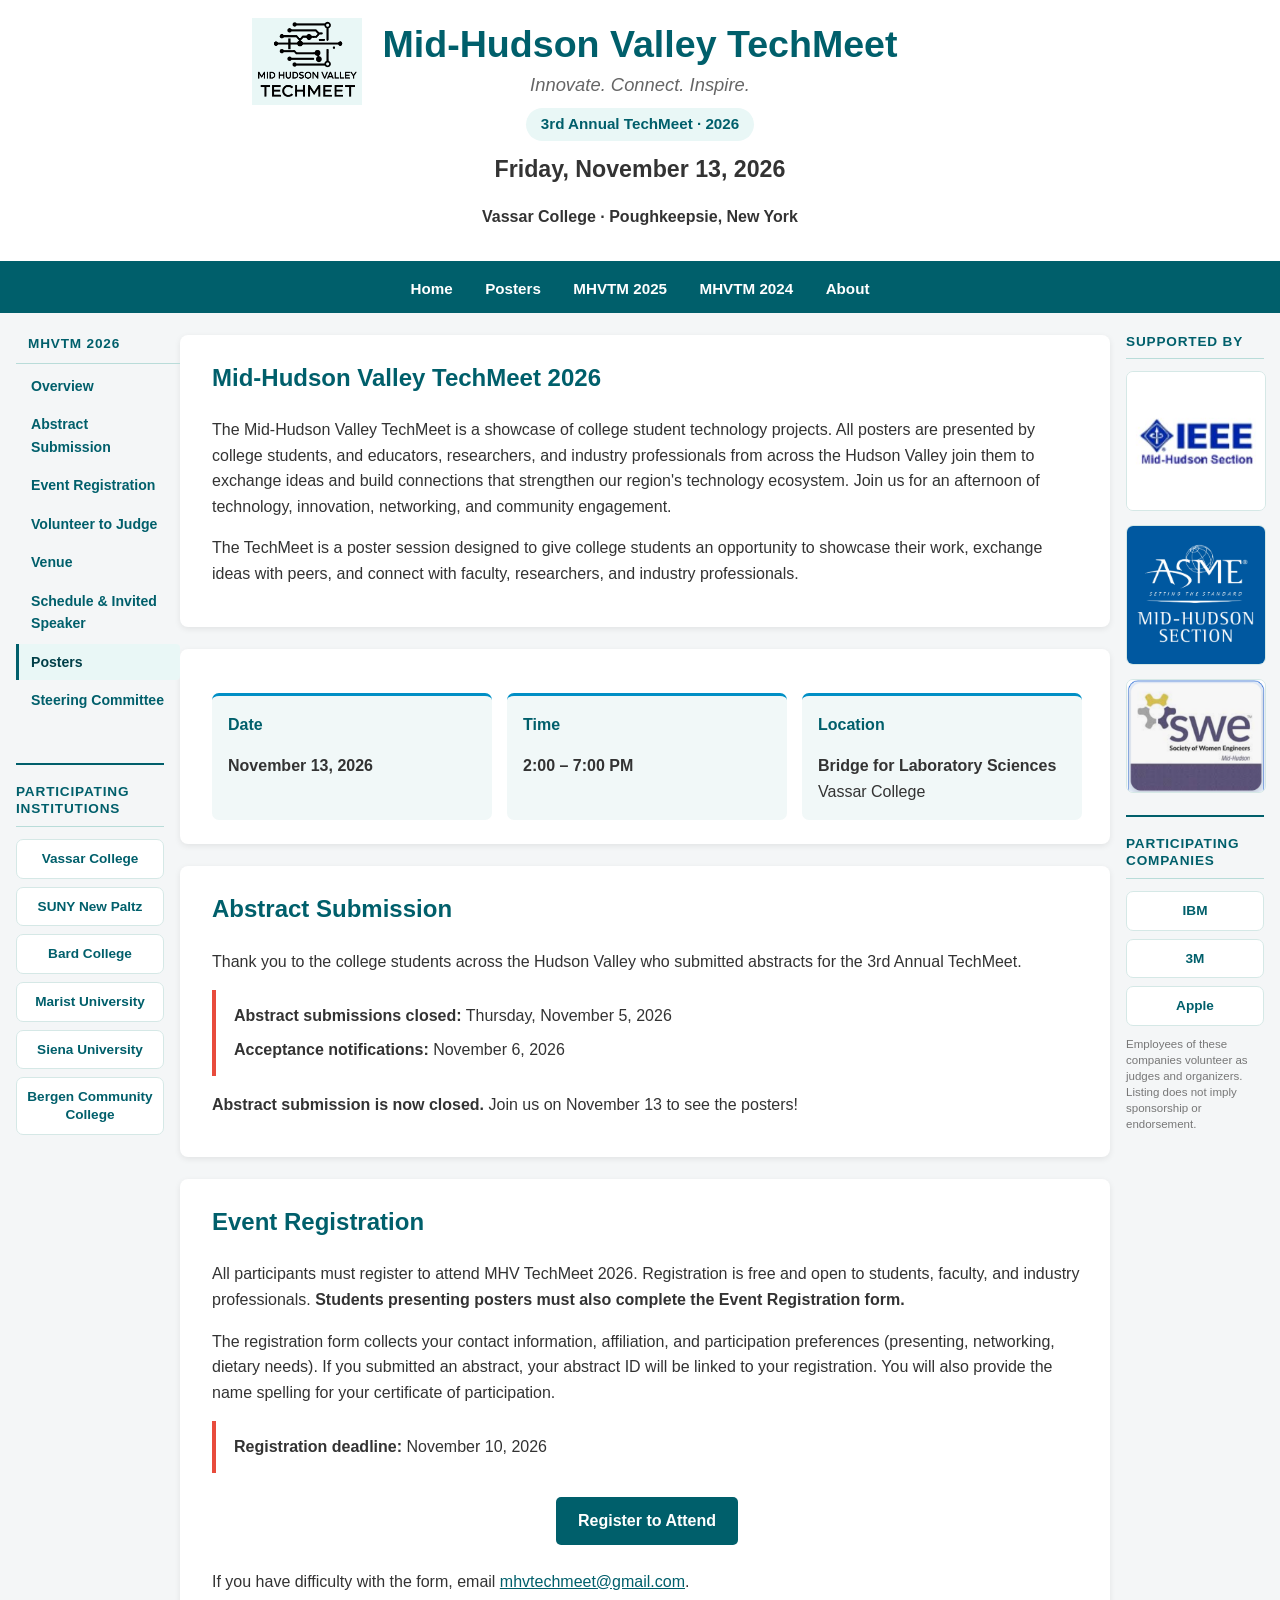
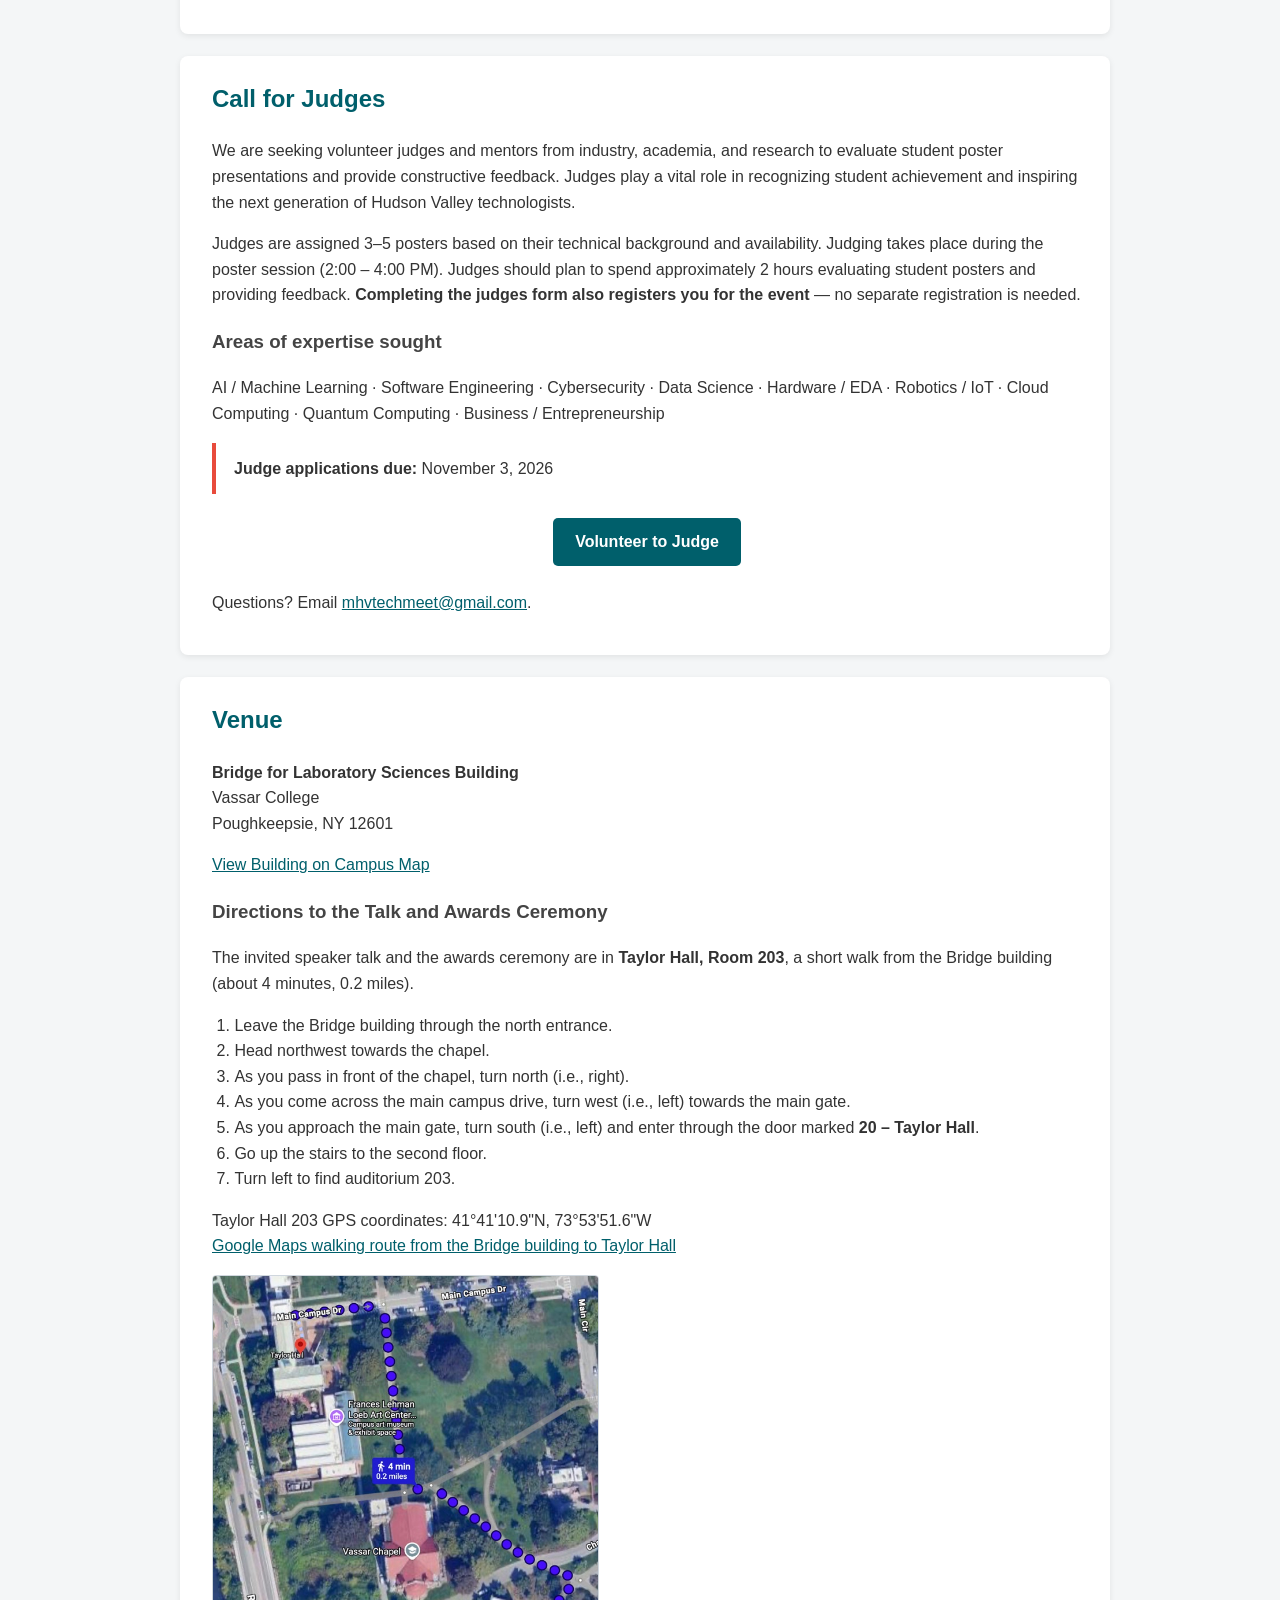
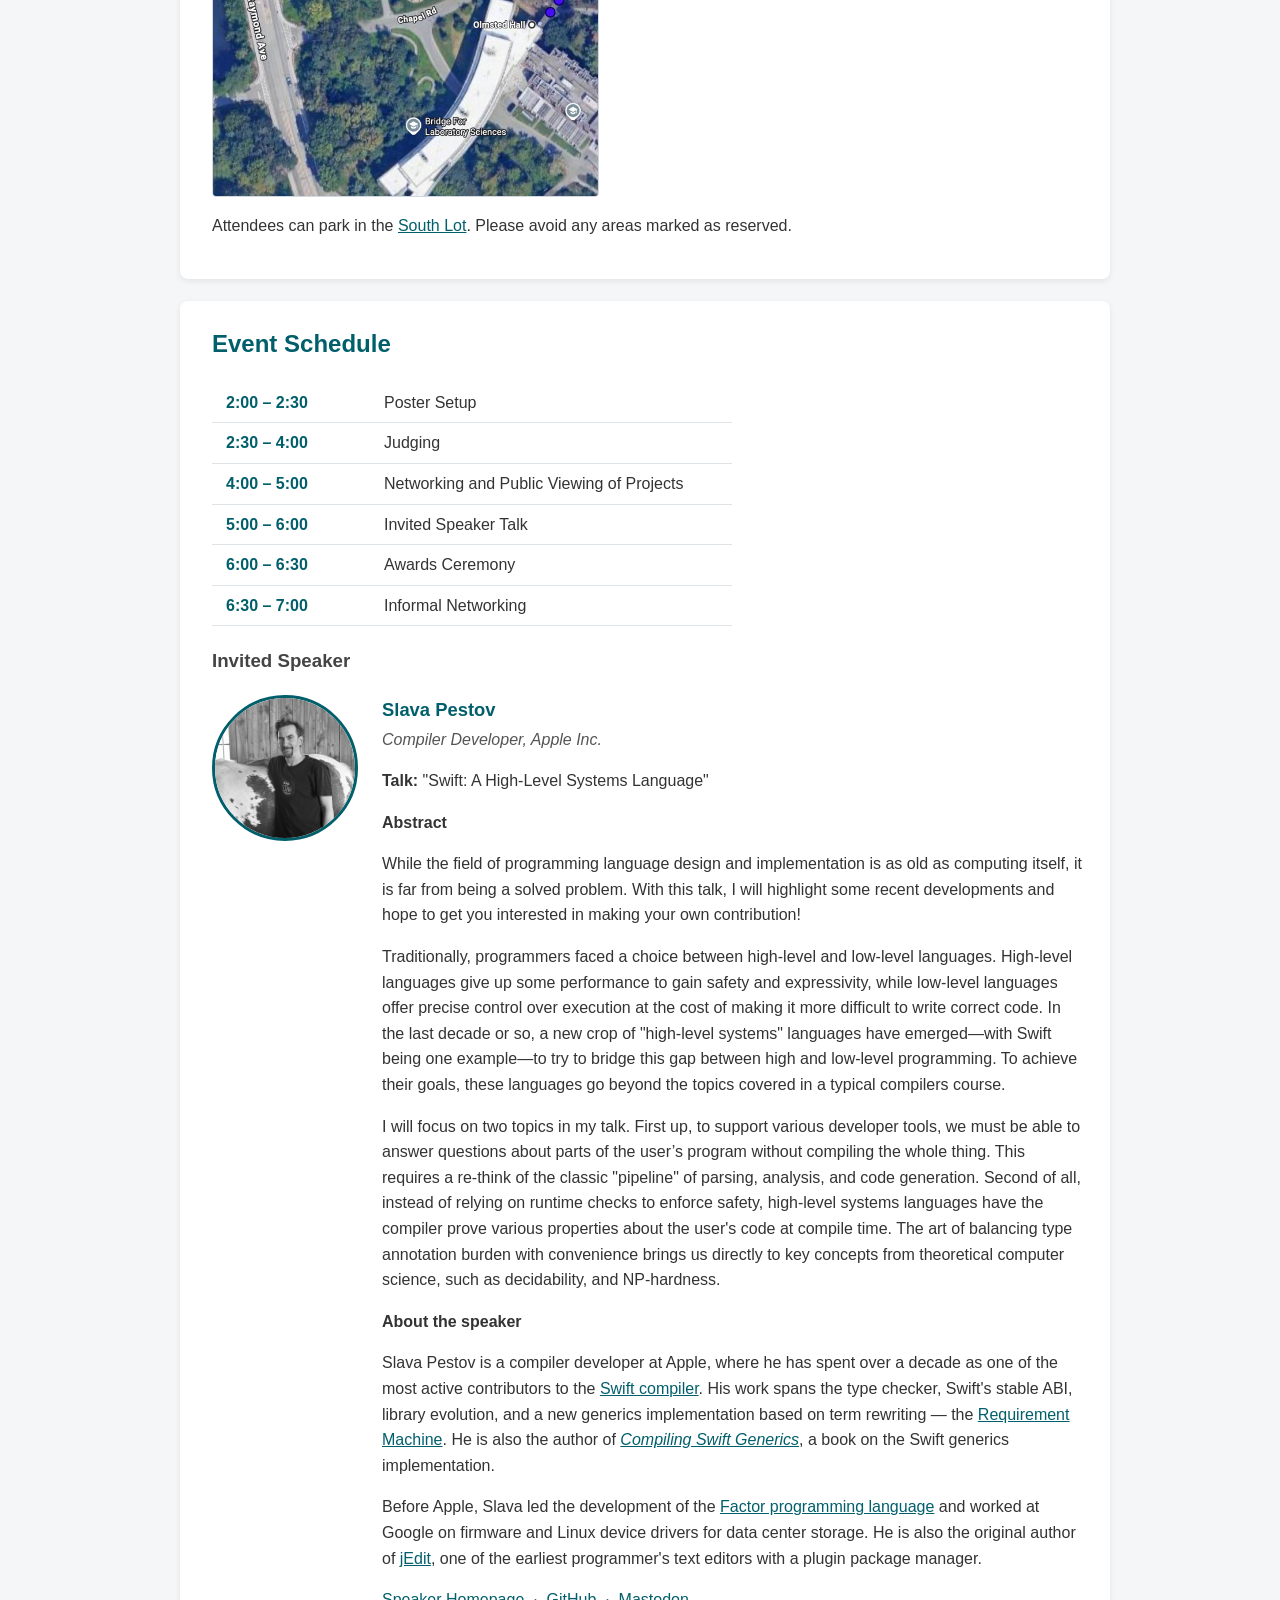
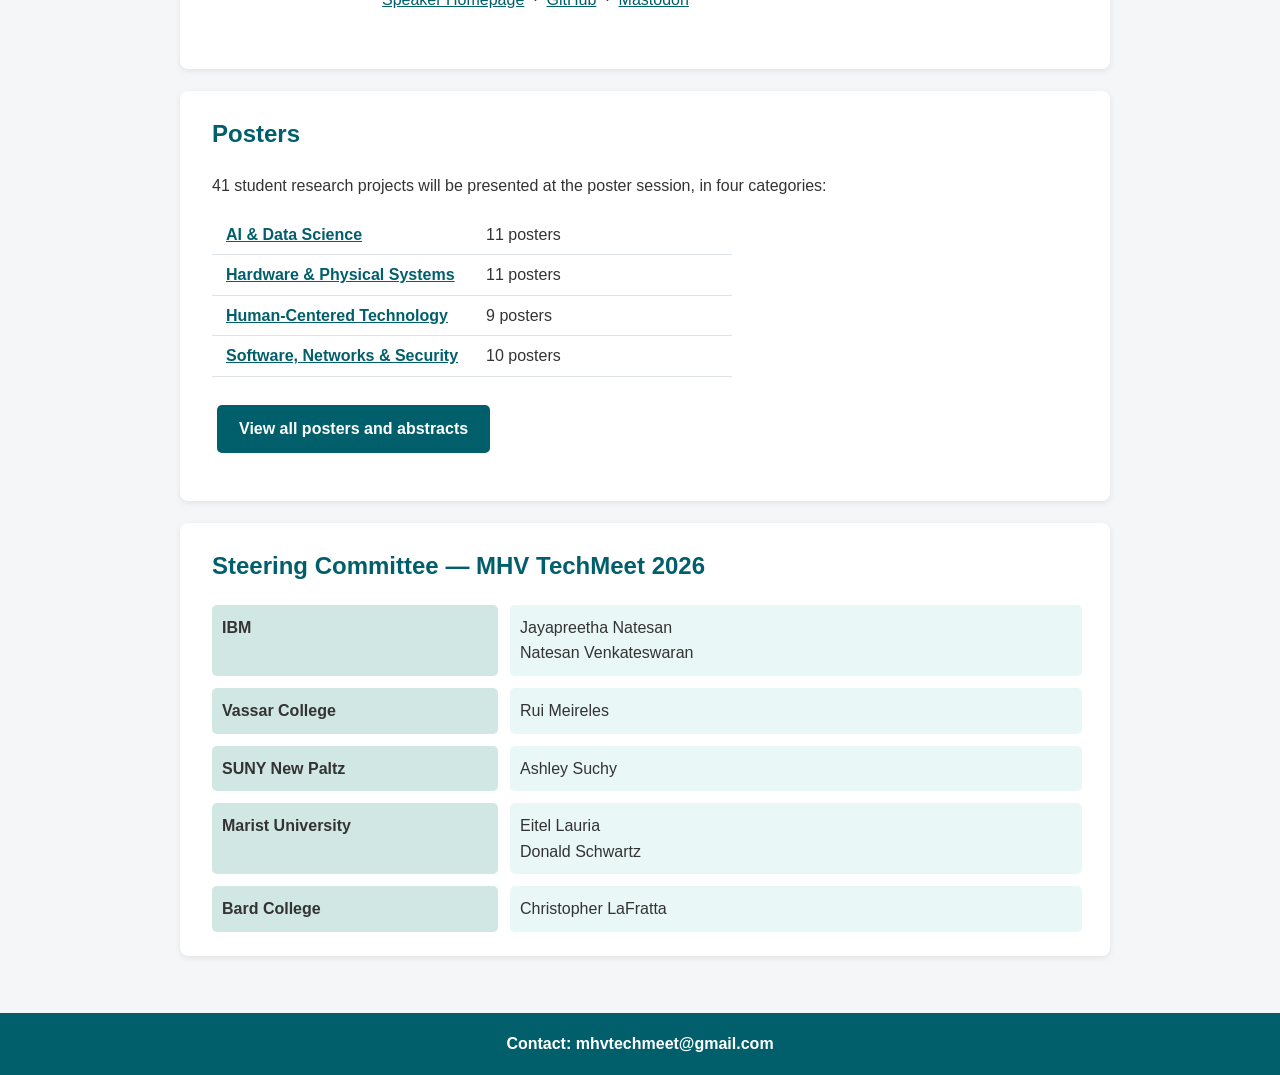
==== commit 154cf9fb: "Posters page as table with abstract twisties; add directions to Taylor Hall and route map" ====
--- a/index.html
+++ b/index.html
@@ -265,10 +265,35 @@
     </a>
   </p>
 
-  <!-- DIRECTIONS: replace this block with the directions text to the event (to be supplied). -->
   <div id="directions">
-    <h3>Directions</h3>
-    <p>Directions to the event will be posted here.</p>
+    <h3>Directions to the Talk and Awards Ceremony</h3>
+
+    <p>
+      The invited speaker talk and the awards ceremony are in
+      <b>Taylor Hall, Room 203</b>, a short walk from the Bridge building
+      (about 4 minutes, 0.2 miles).
+    </p>
+
+    <ol>
+      <li>Leave the Bridge building through the north entrance.</li>
+      <li>Head northwest towards the chapel.</li>
+      <li>As you pass in front of the chapel, turn north (i.e., right).</li>
+      <li>As you come across the main campus drive, turn west (i.e., left) towards the main gate.</li>
+      <li>As you approach the main gate, turn south (i.e., left) and enter through the door marked <b>20 &ndash; Taylor Hall</b>.</li>
+      <li>Go up the stairs to the second floor.</li>
+      <li>Turn left to find auditorium 203.</li>
+    </ol>
+
+    <p>
+      Taylor Hall 203 GPS coordinates: 41&deg;41'10.9"N, 73&deg;53'51.6"W<br>
+      <a href="https://maps.app.goo.gl/ZZfKS3qH2W1sMc5CA" target="_blank" rel="noopener noreferrer">
+        Google Maps walking route from the Bridge building to Taylor Hall
+      </a>
+    </p>
+
+    <img src="assets/route-bridge-to-taylor-hall.jpg"
+         alt="Satellite map of the walking route from the Bridge for Laboratory Sciences, past Vassar Chapel, to Taylor Hall"
+         class="route-map">
   </div>
 
   <p>
--- a/css/style.css
+++ b/css/style.css
@@ -691,7 +691,7 @@
   margin: 0 0 12px;
 }
 
-/* ---------- Posters page: collapsible abstracts ---------- */
+/* ---------- Posters page: poster tables with abstract twisties ---------- */
 
 .cat-count {
   font-size: 0.8rem;
@@ -709,93 +709,107 @@
   margin: 4px 8px 4px 0;
 }
 
-details.poster-entry {
-  background: #f1f8f8;
-  border: 1px solid #d1e7e3;
-  border-radius: 7px;
-  margin-bottom: 8px;
-}
-
-details.poster-entry[open] {
-  background: #ffffff;
-  border-color: #005f6b;
-}
-
-details.poster-entry summary {
-  display: flex;
-  gap: 12px;
-  align-items: flex-start;
-  padding: 12px 14px;
+.poster-table th.col-twistie,
+.poster-table td.col-twistie {
+  width: 2.2rem;
+  padding-right: 0;
+  text-align: center;
+}
+
+.poster-table th.col-id,
+.poster-table td.col-id {
+  width: 4.6rem;
+  white-space: nowrap;
+}
+
+.poster-table td.col-id {
+  font-family: ui-monospace, Menlo, Consolas, monospace;
+  font-weight: 700;
+  color: #005f6b;
+}
+
+.poster-table td.col-title {
+  font-weight: 600;
+  color: #0f172a;
+}
+
+.twistie {
+  appearance: none;
+  background: none;
+  border: 0;
+  padding: 2px 4px;
   cursor: pointer;
-  list-style: none;
-}
-
-details.poster-entry summary::-webkit-details-marker {
-  display: none;
-}
-
-details.poster-entry summary::after {
-  content: "+";
-  margin-left: auto;
-  font-weight: 800;
-  font-size: 1.2rem;
+  font-size: 0.8rem;
   line-height: 1;
   color: #005f6b;
 }
 
-details.poster-entry[open] summary::after {
-  content: "\2212";
-}
-
-details.poster-entry summary:focus-visible {
+.twistie::before {
+  content: "\25B6";
+  display: inline-block;
+  transition: transform 0.15s ease;
+}
+
+.twistie[aria-expanded="true"]::before {
+  transform: rotate(90deg);
+}
+
+.twistie:focus-visible {
   outline: 2px solid #005f6b;
   outline-offset: 2px;
 }
 
-.poster-id {
-  flex-shrink: 0;
-  min-width: 3.4rem;
-  font-family: ui-monospace, Menlo, Consolas, monospace;
-  font-weight: 700;
-  color: #005f6b;
-}
-
-.poster-summary-text {
-  display: flex;
-  flex-direction: column;
-  gap: 3px;
-}
-
-.poster-title {
-  font-weight: 700;
-  color: #0f172a;
-}
-
-.poster-meta {
-  font-size: 0.88rem;
-  color: #475569;
-}
-
-.poster-abstract {
-  padding: 0 14px 14px 14px;
-  margin-left: 3.4rem;
-  border-top: 1px solid #d1e7e3;
-}
-
-.poster-abstract h4 {
-  margin: 10px 0 6px;
+.poster-table tr.abstract-row td {
+  background: #ffffff;
+  border-top: 0;
+  padding: 4px 16px 14px 3.4rem;
+}
+
+.poster-table tr.abstract-row[hidden] {
+  display: none;
+}
+
+.abstract-box h4 {
+  margin: 4px 0 6px;
   color: #005f6b;
   font-size: 0.85rem;
   text-transform: uppercase;
   letter-spacing: 0.05em;
 }
 
-.poster-abstract p {
+.abstract-box p {
   margin: 0 0 8px;
 }
 
+.poster-table tr.poster-row:target td {
+  background: #fff8d6;
+}
+
 @media (max-width: 700px) {
-  .poster-abstract {
-    margin-left: 0;
-  }
-}
+  .poster-table tr.abstract-row td {
+    padding-left: 12px;
+  }
+}
+
+.visually-hidden {
+  position: absolute;
+  width: 1px;
+  height: 1px;
+  overflow: hidden;
+  clip: rect(0 0 0 0);
+  white-space: nowrap;
+}
+
+/* Directions */
+#directions ol {
+  padding-left: 1.4em;
+}
+
+#directions .route-map {
+  display: block;
+  max-width: 100%;
+  height: auto;
+  max-height: 520px;
+  border: 1px solid #d0d7de;
+  border-radius: 4px;
+}
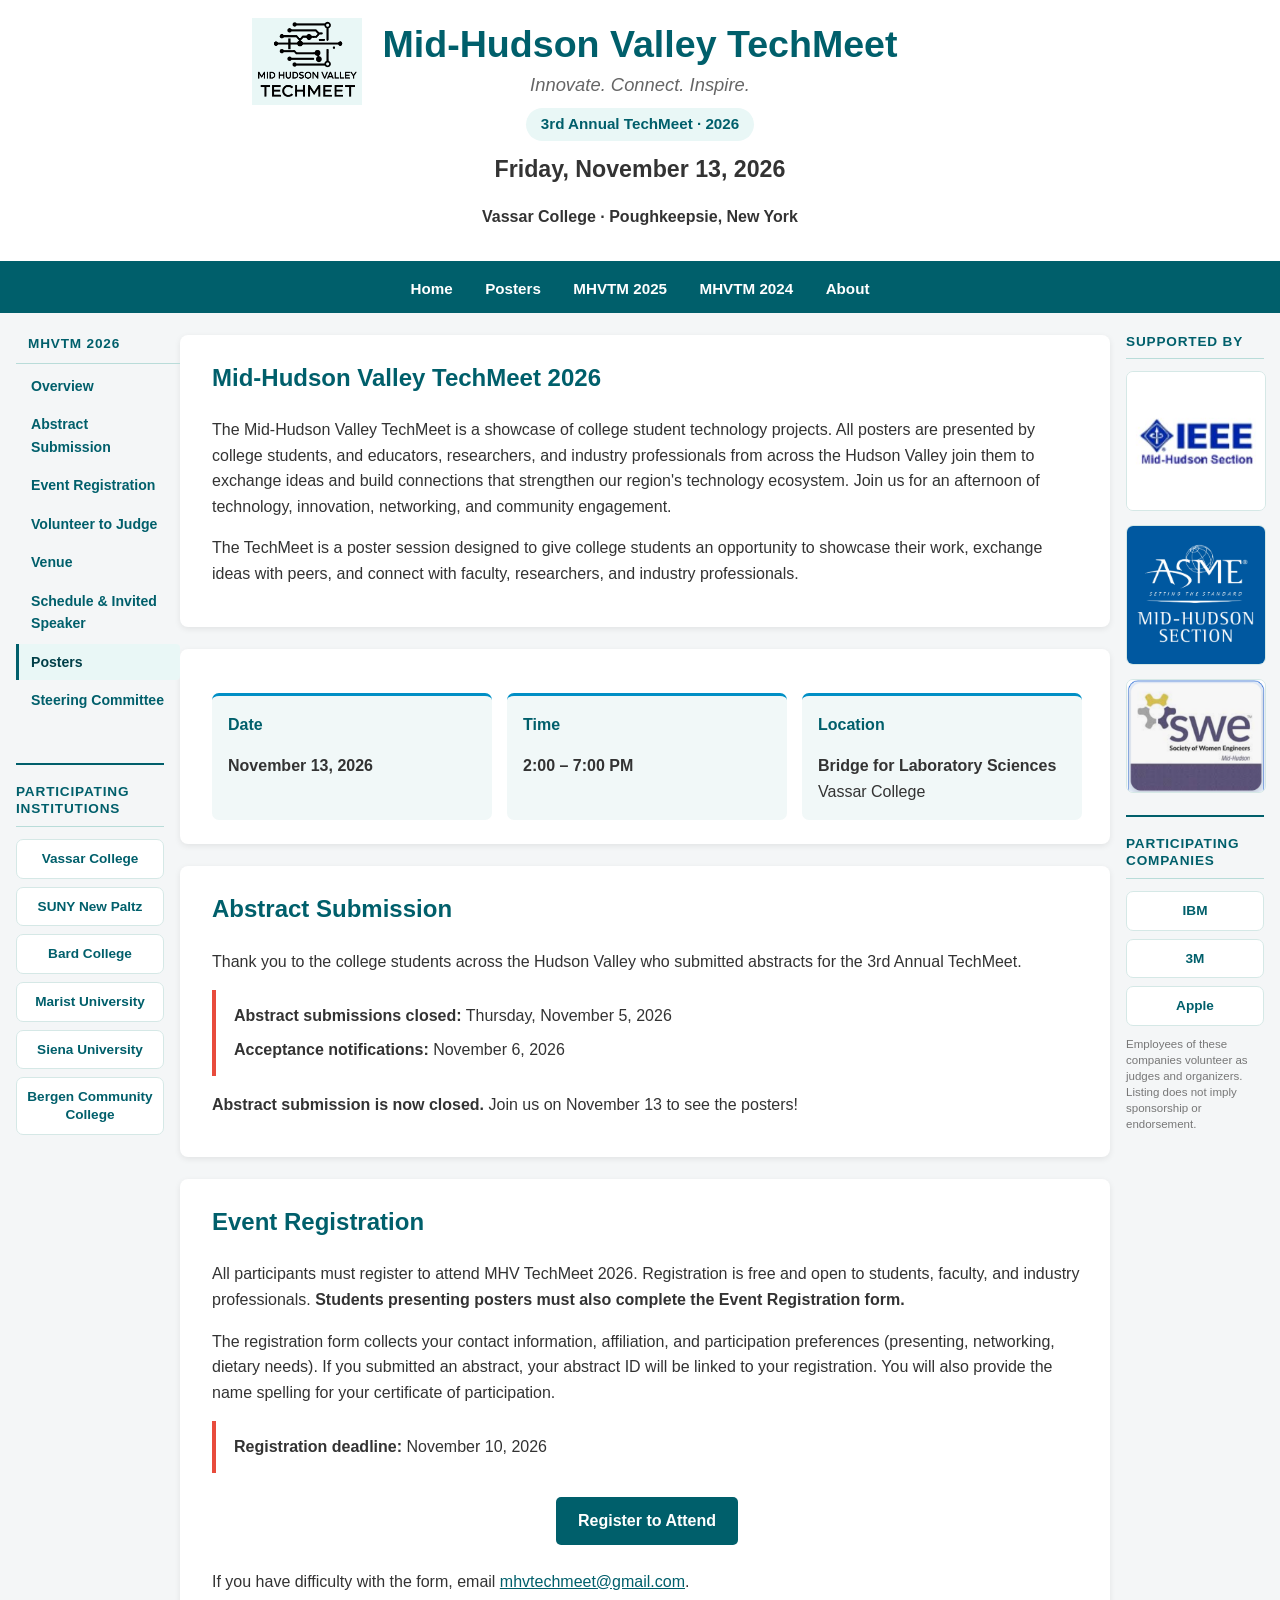
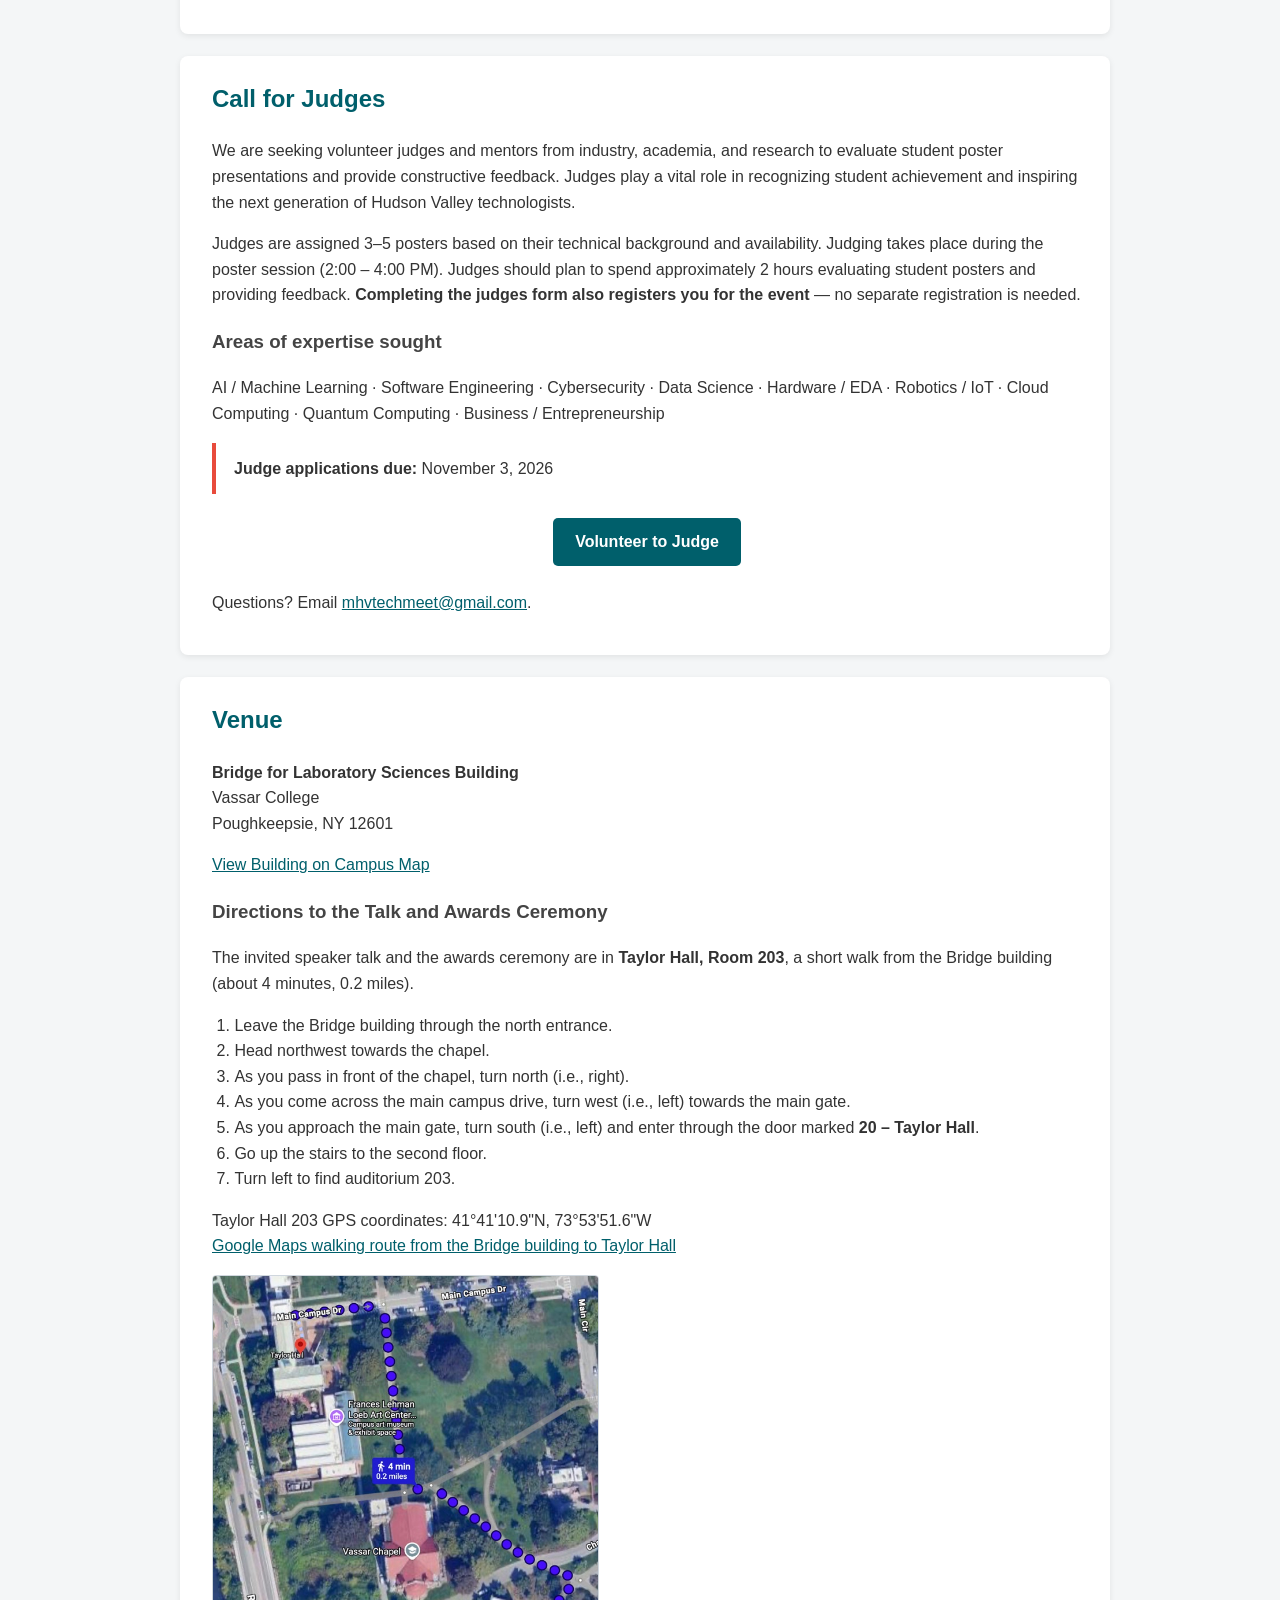
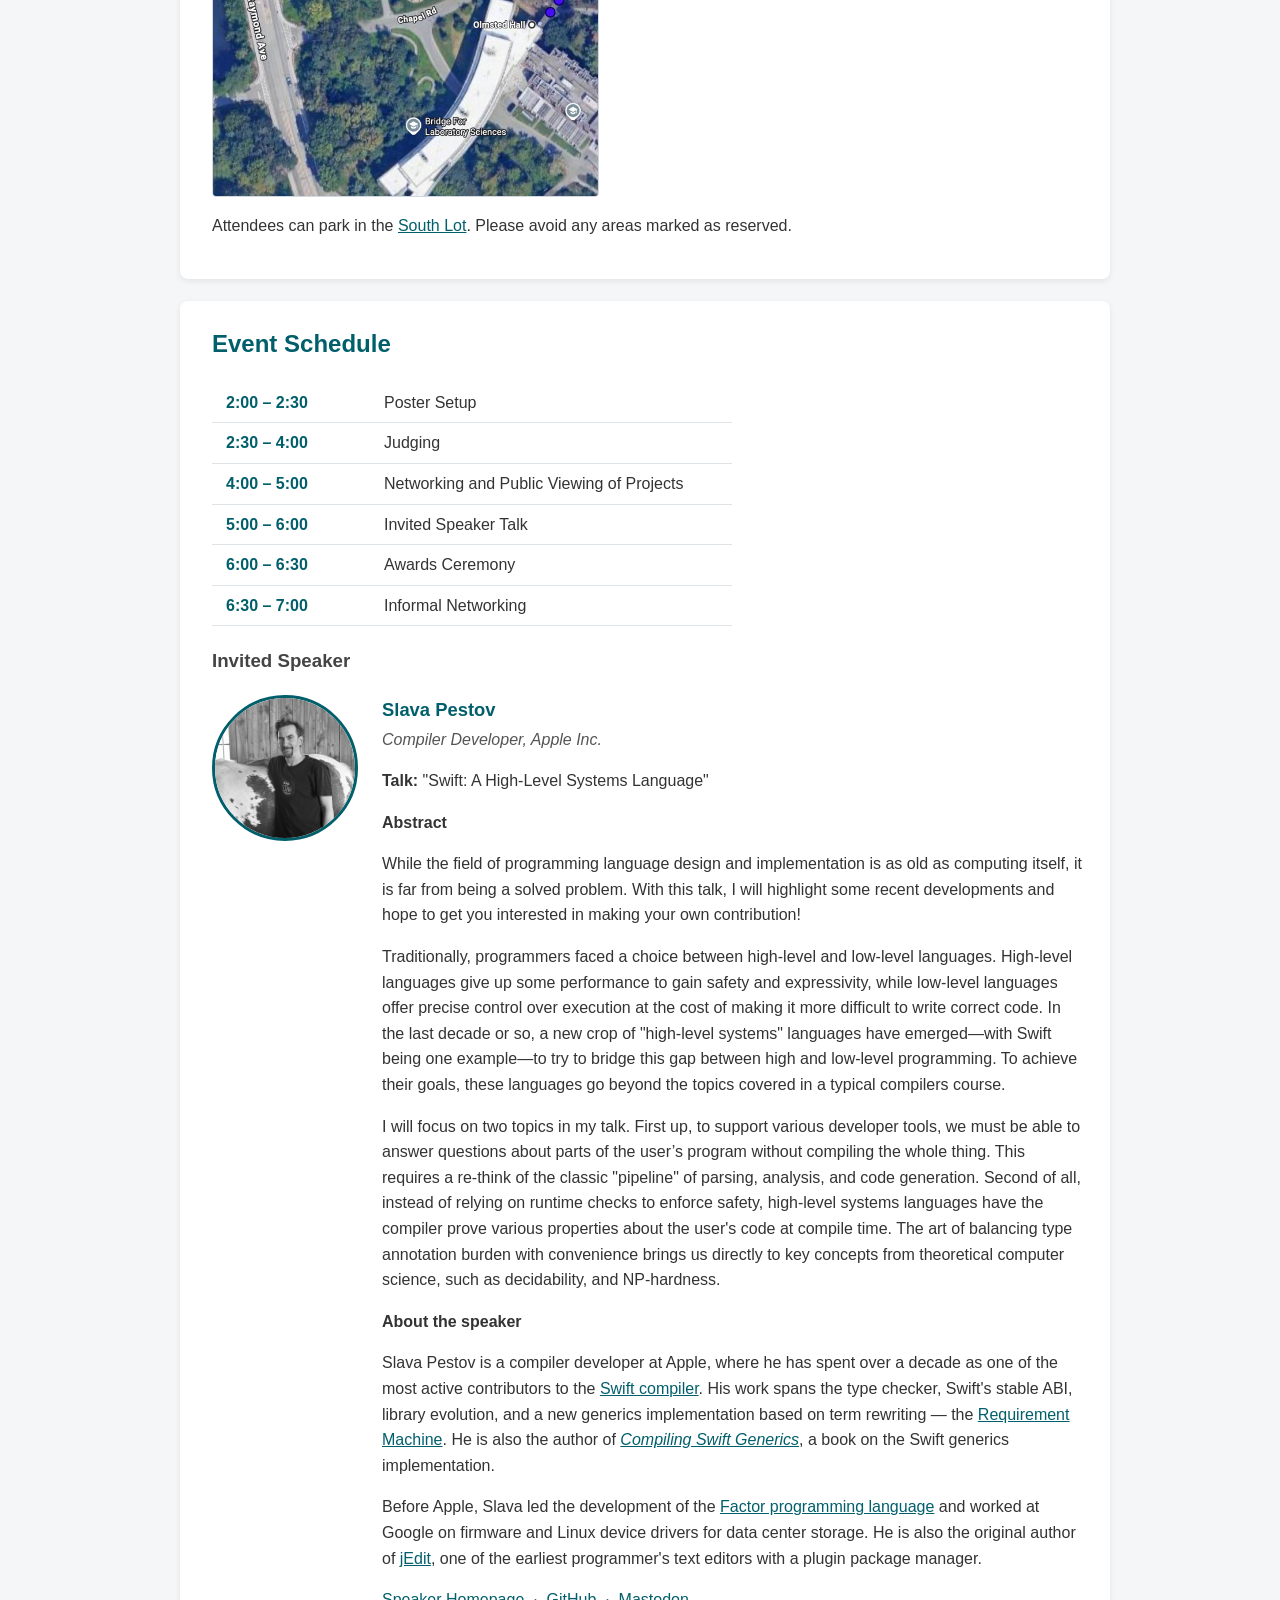
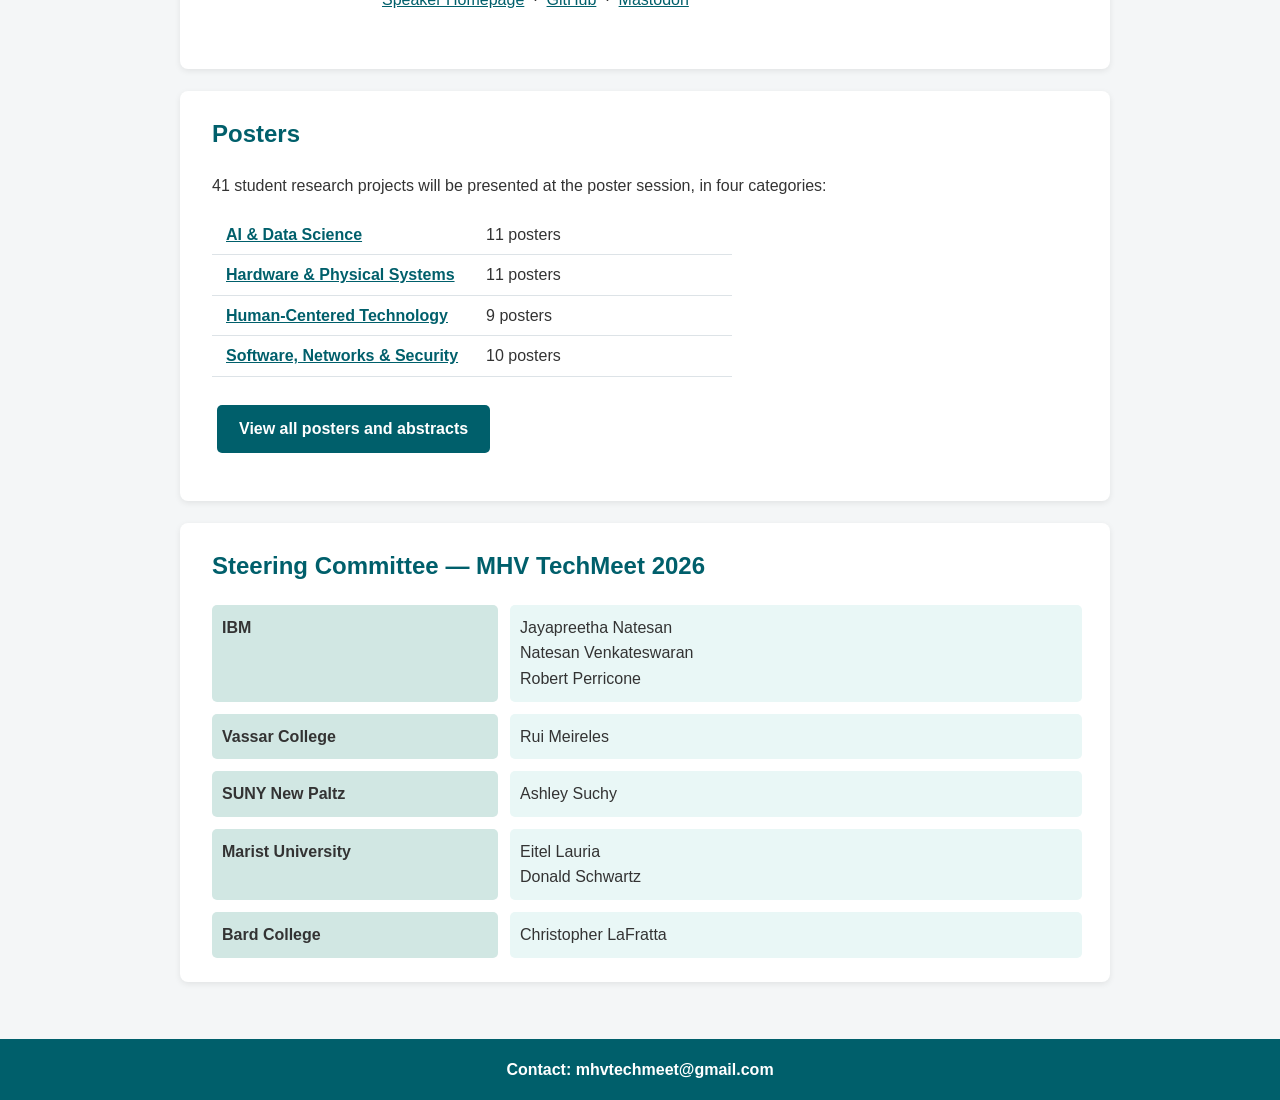
==== commit 1befb217: "Add Robert Perricone (IBM) to the Steering Committee" ====
--- a/index.html
+++ b/index.html
@@ -438,7 +438,8 @@
     <div><strong>IBM</strong></div>
     <div>
       Jayapreetha Natesan<br>
-      Natesan Venkateswaran
+      Natesan Venkateswaran<br>
+      Robert Perricone
     </div>
 
     <div><strong>Vassar College</strong></div>
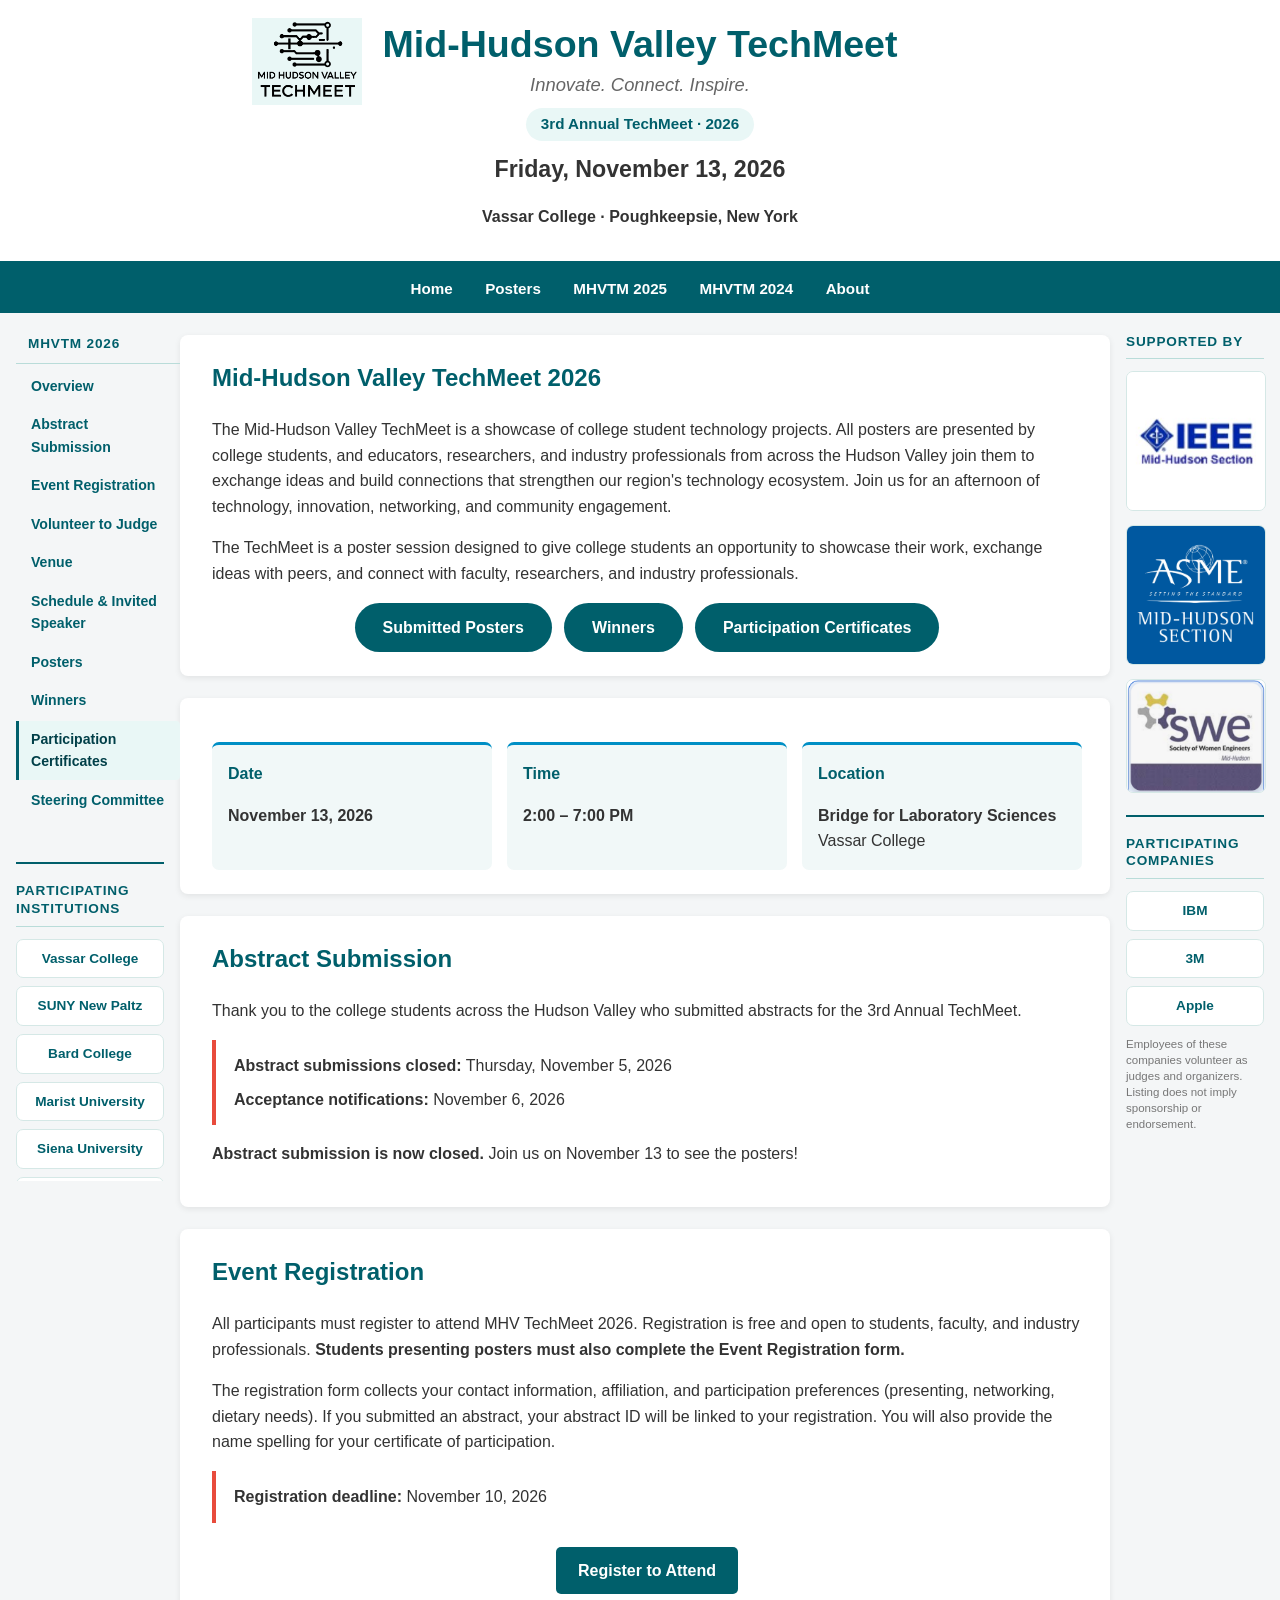
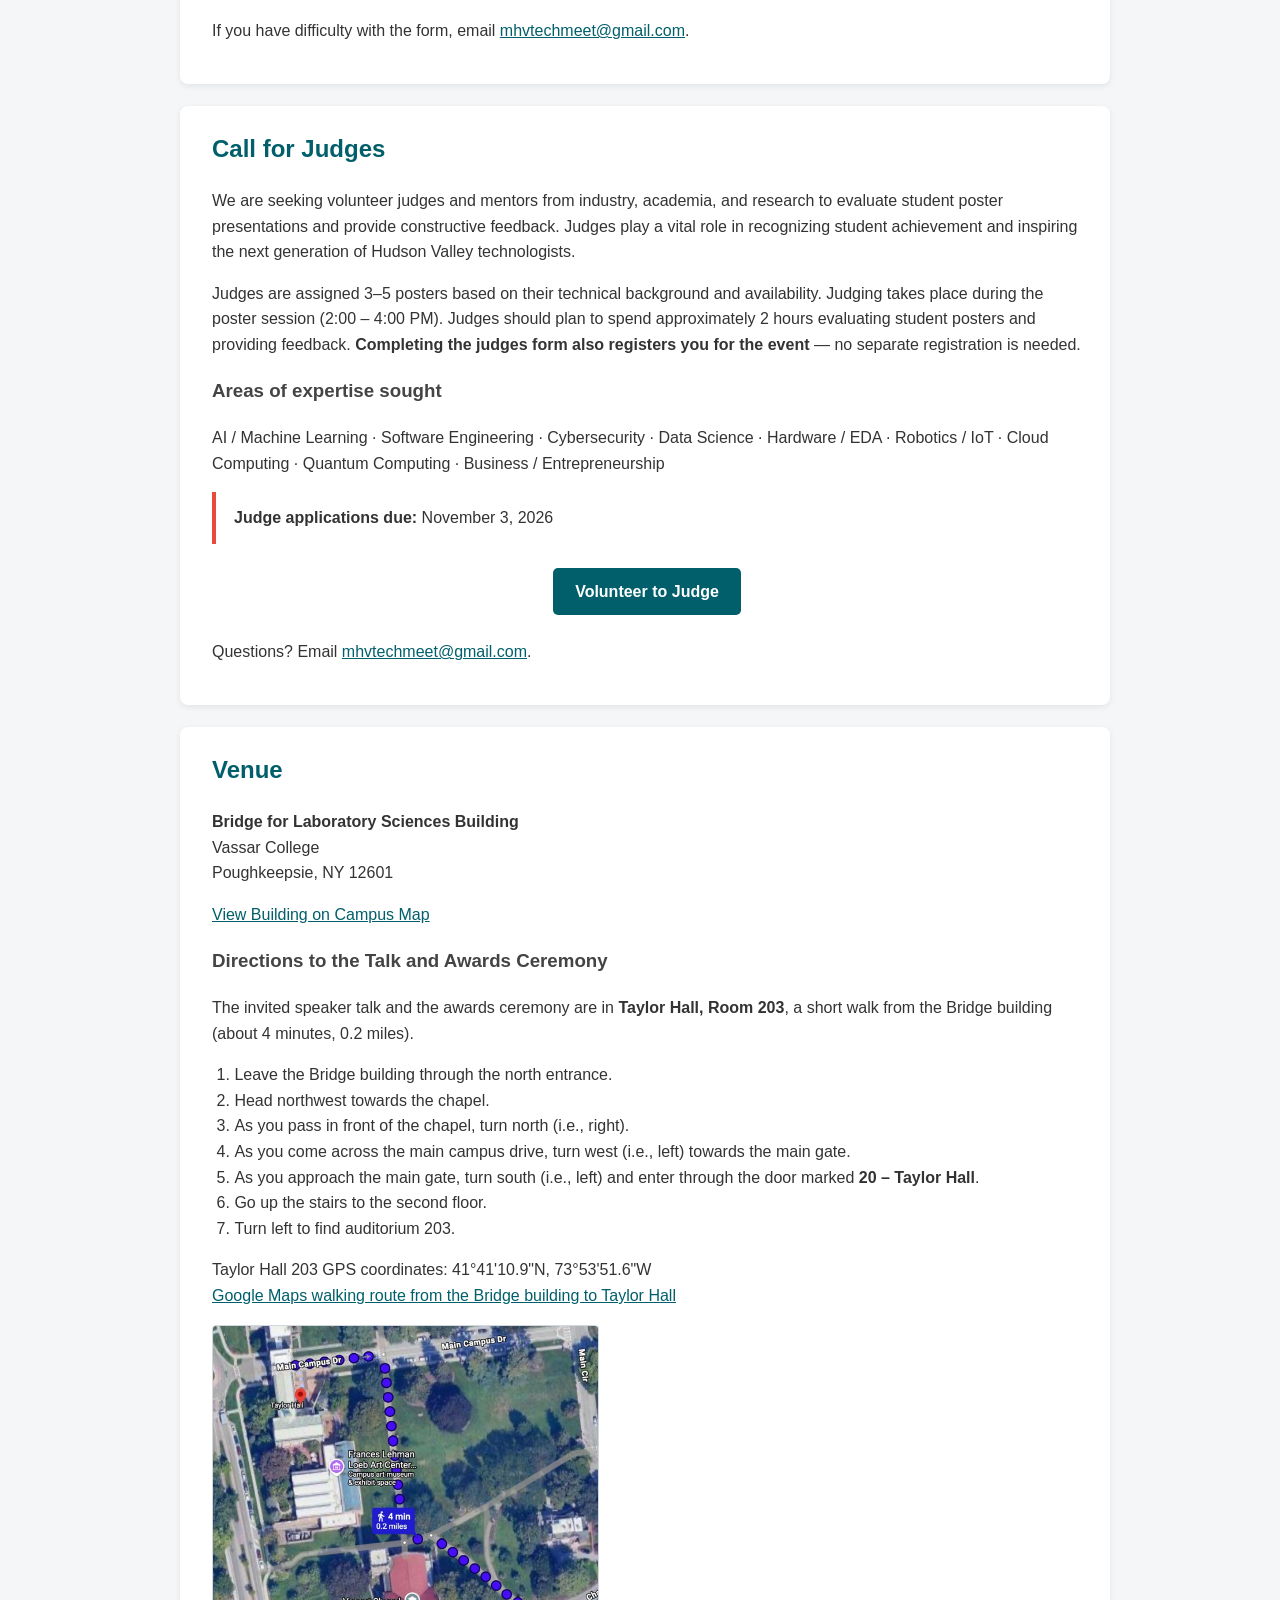
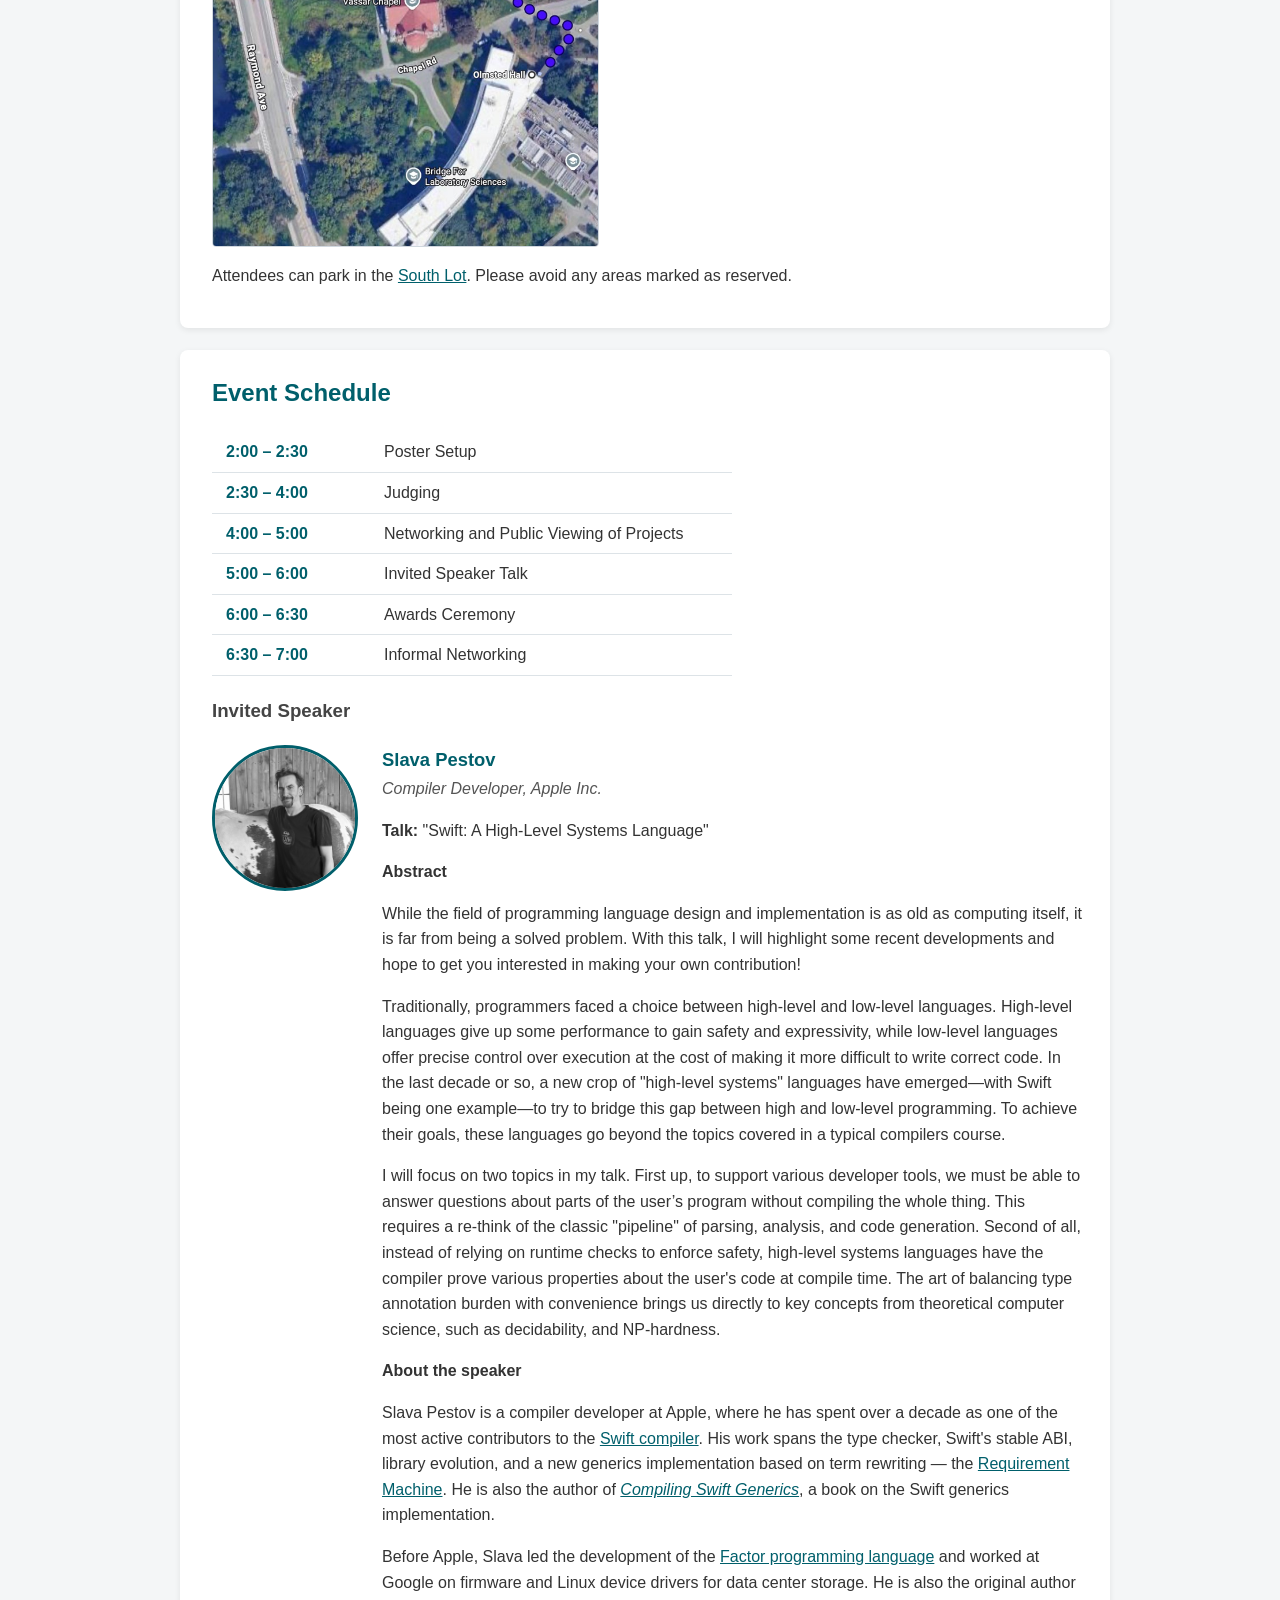
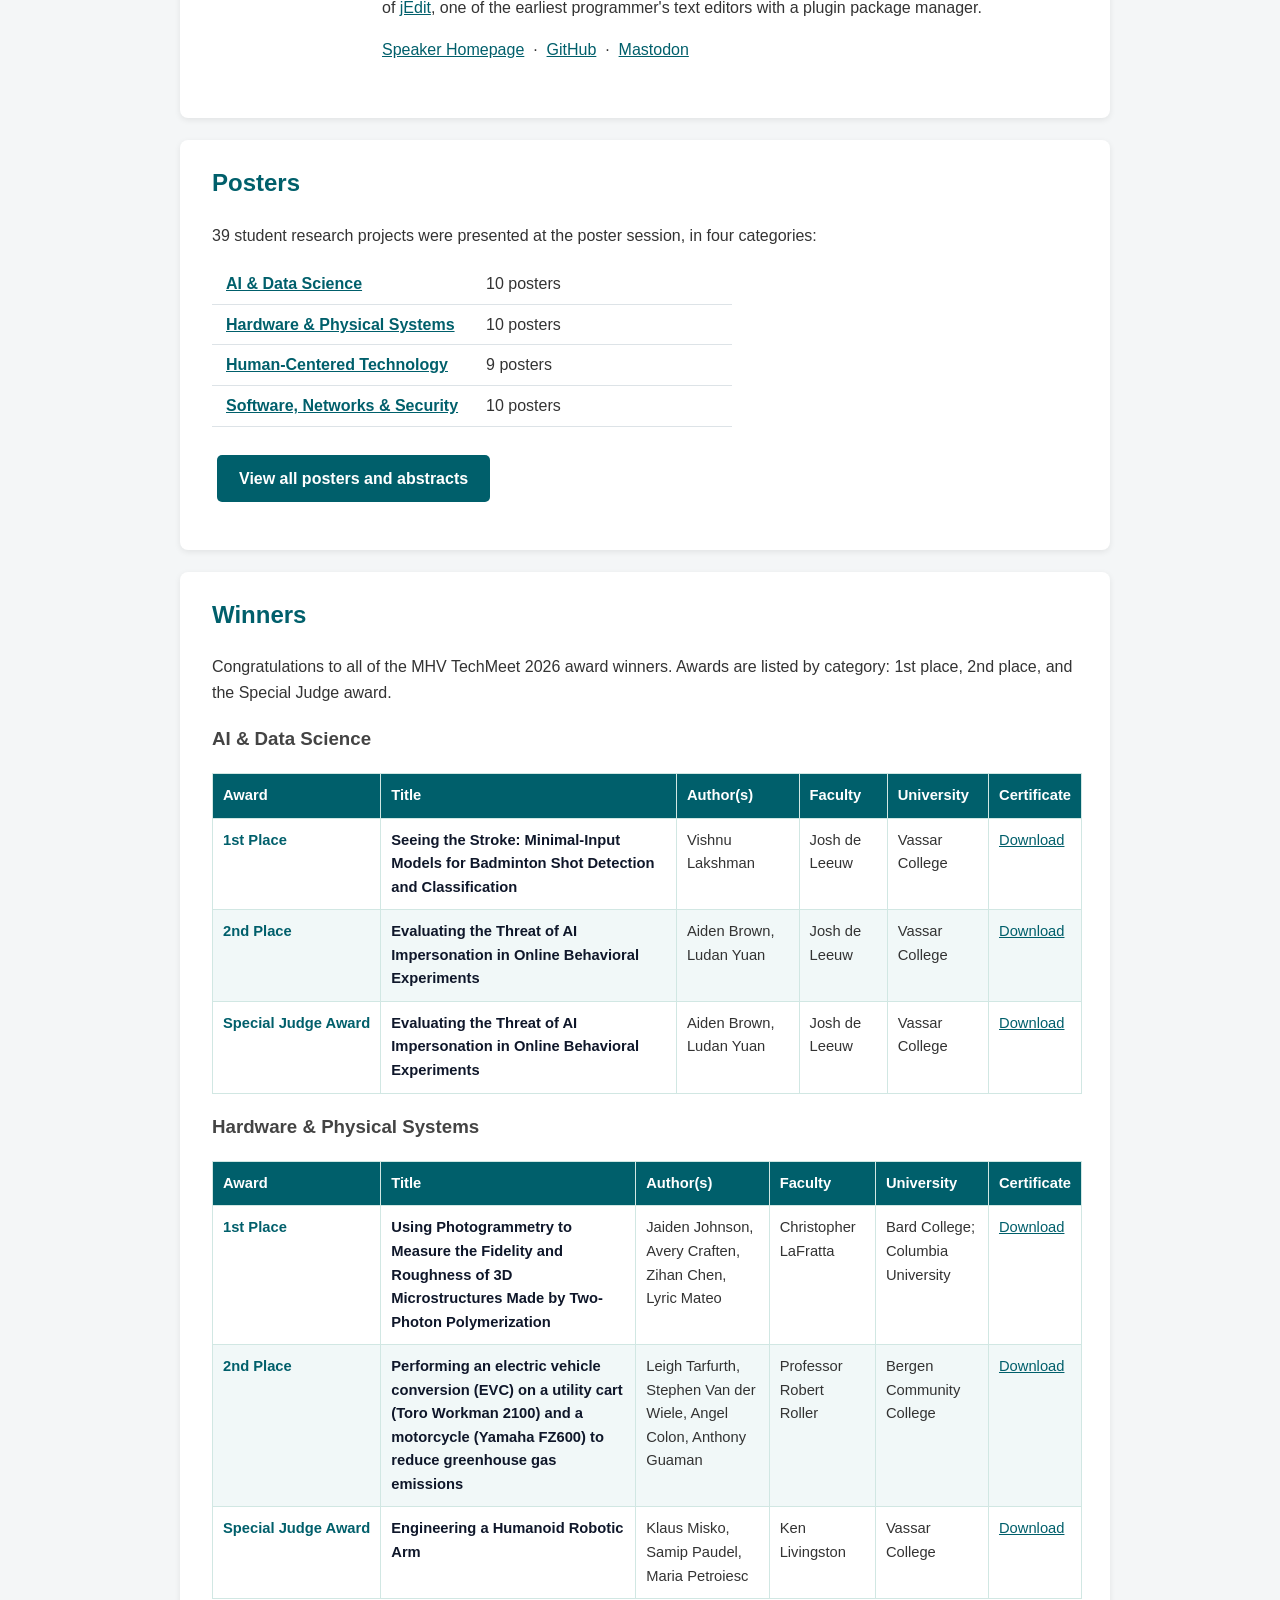
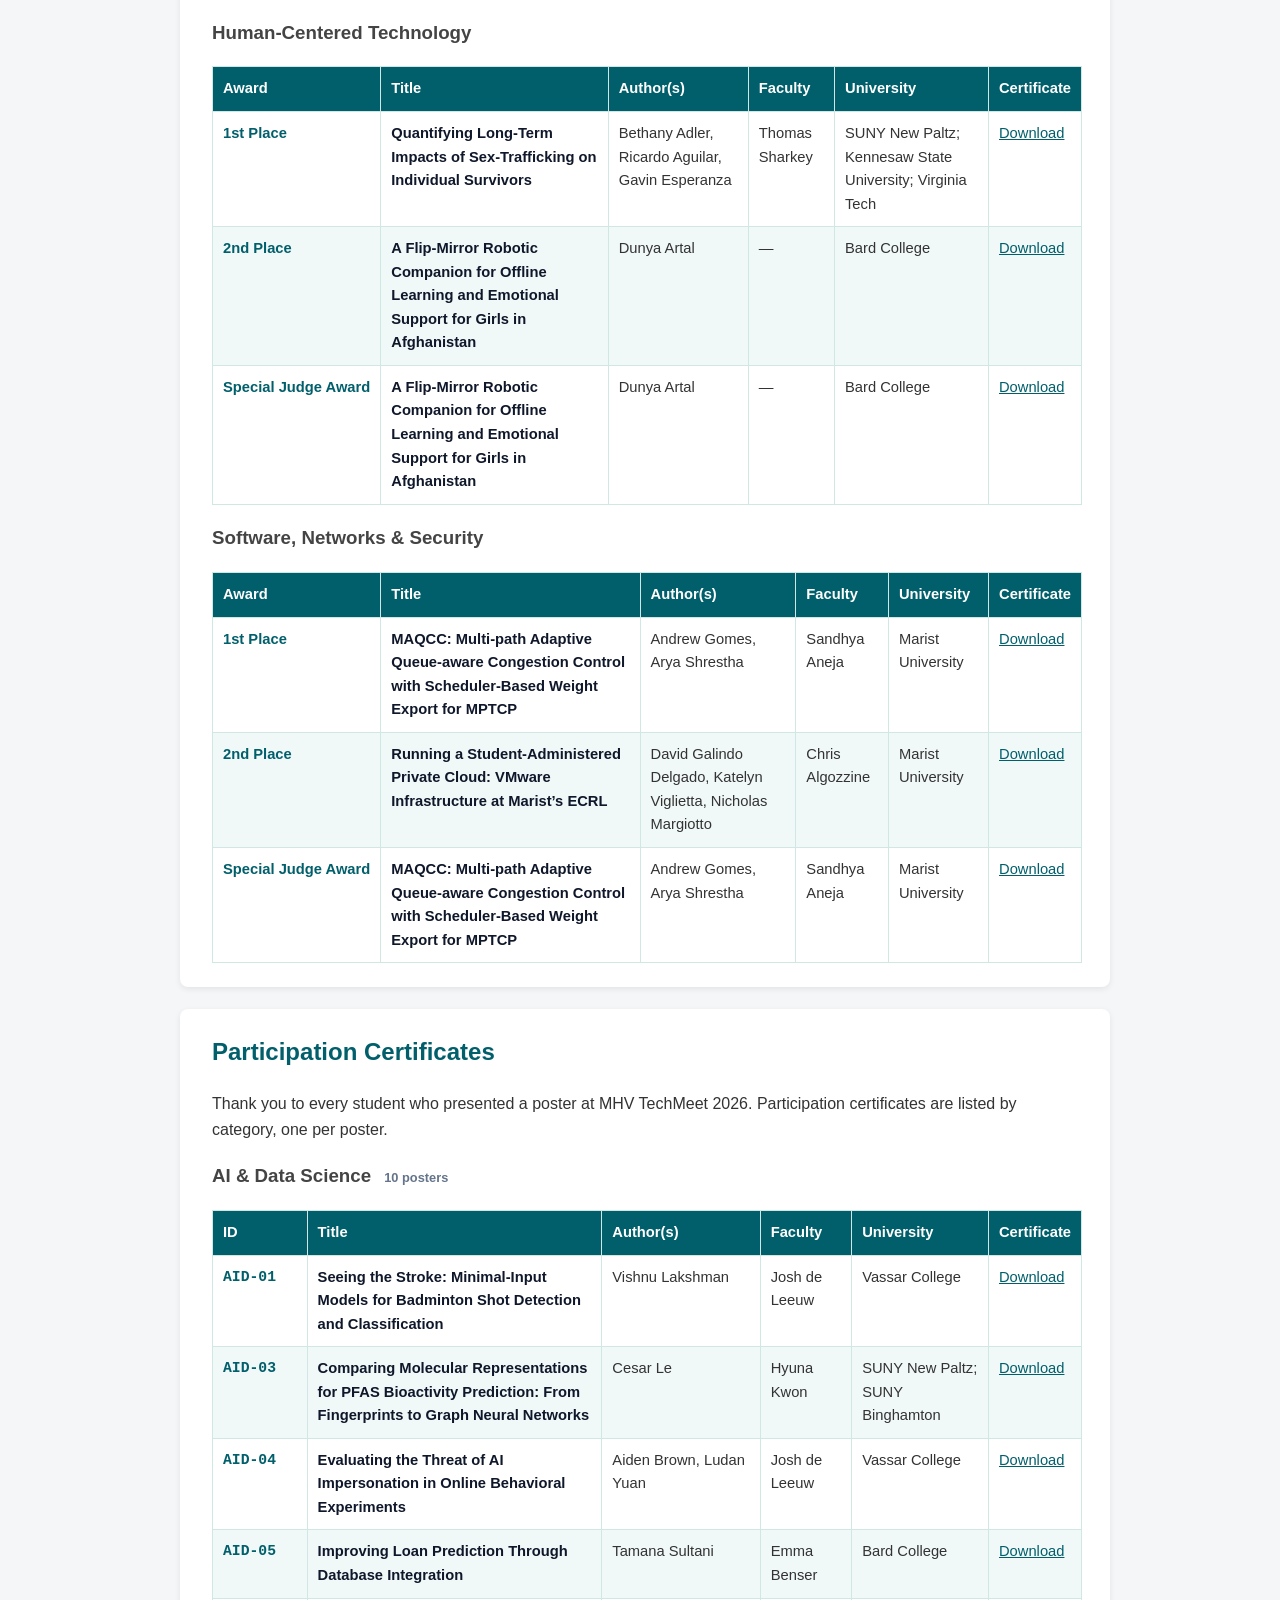
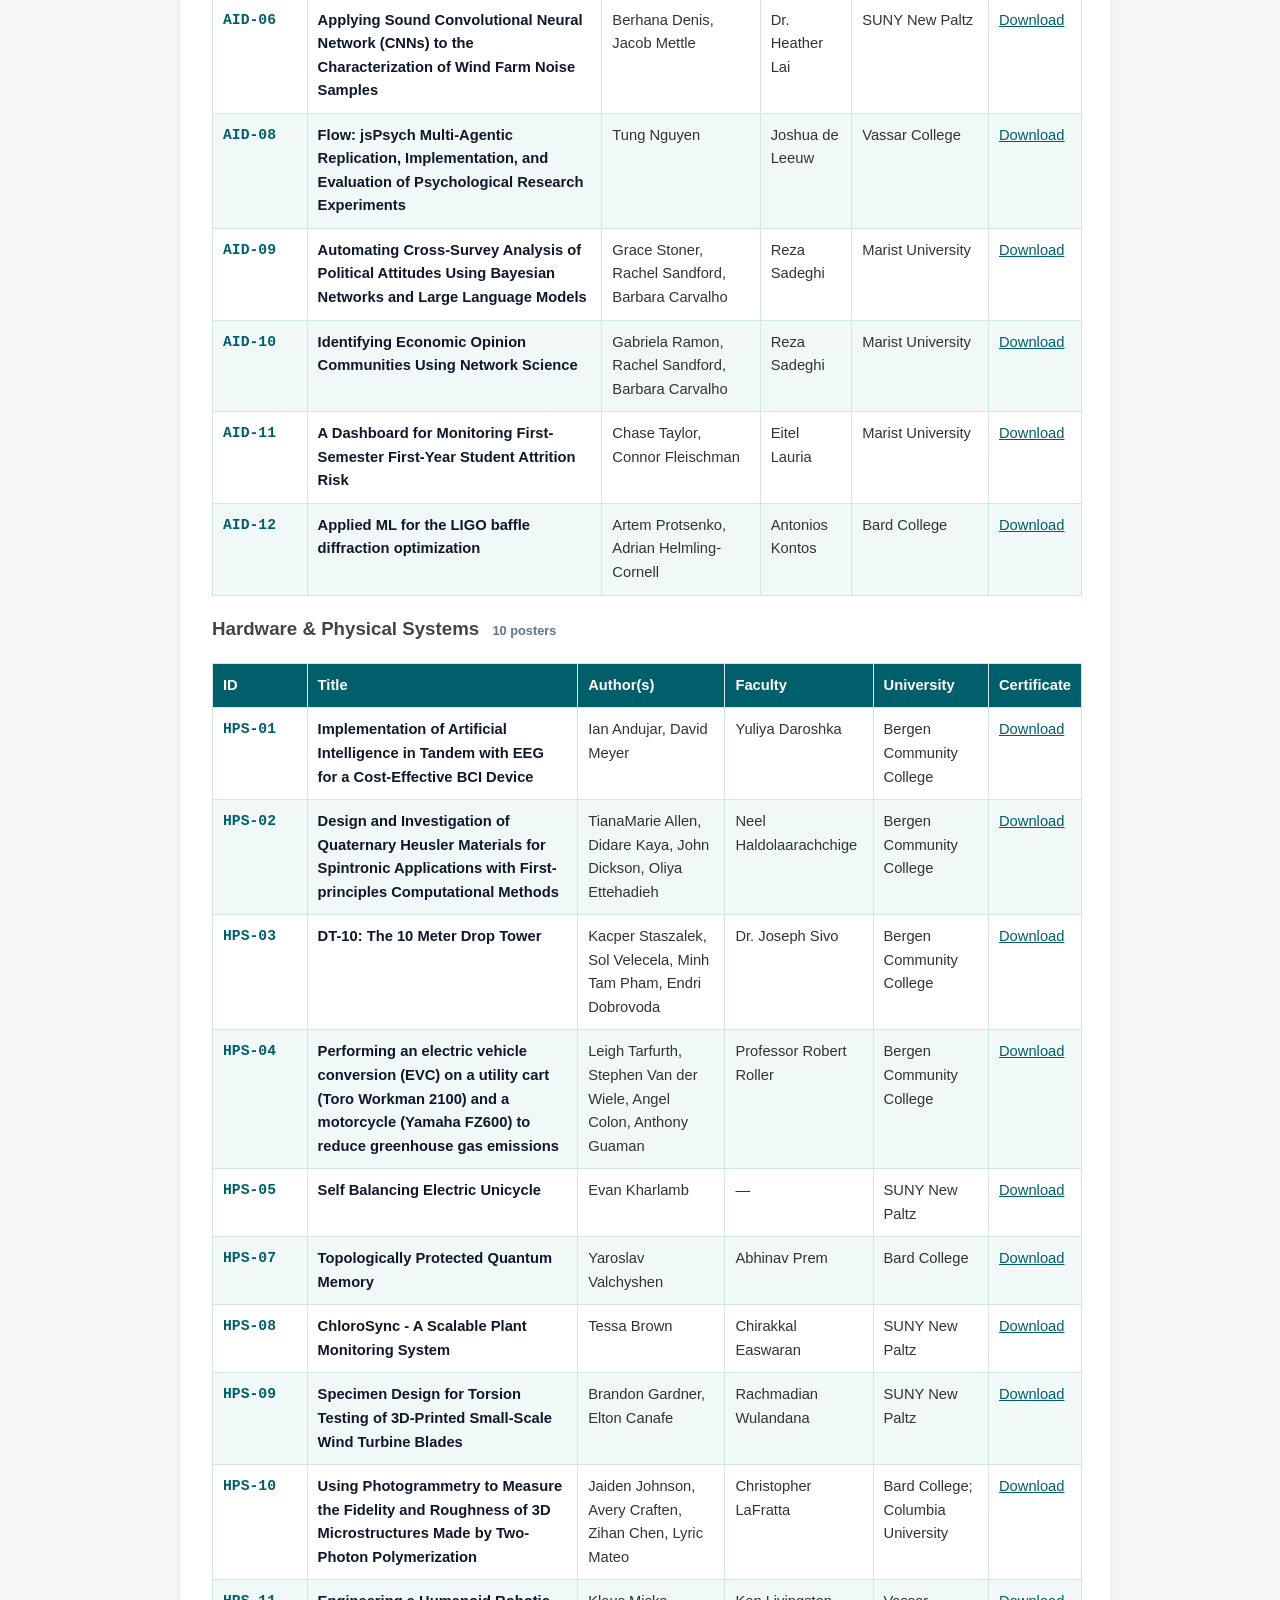
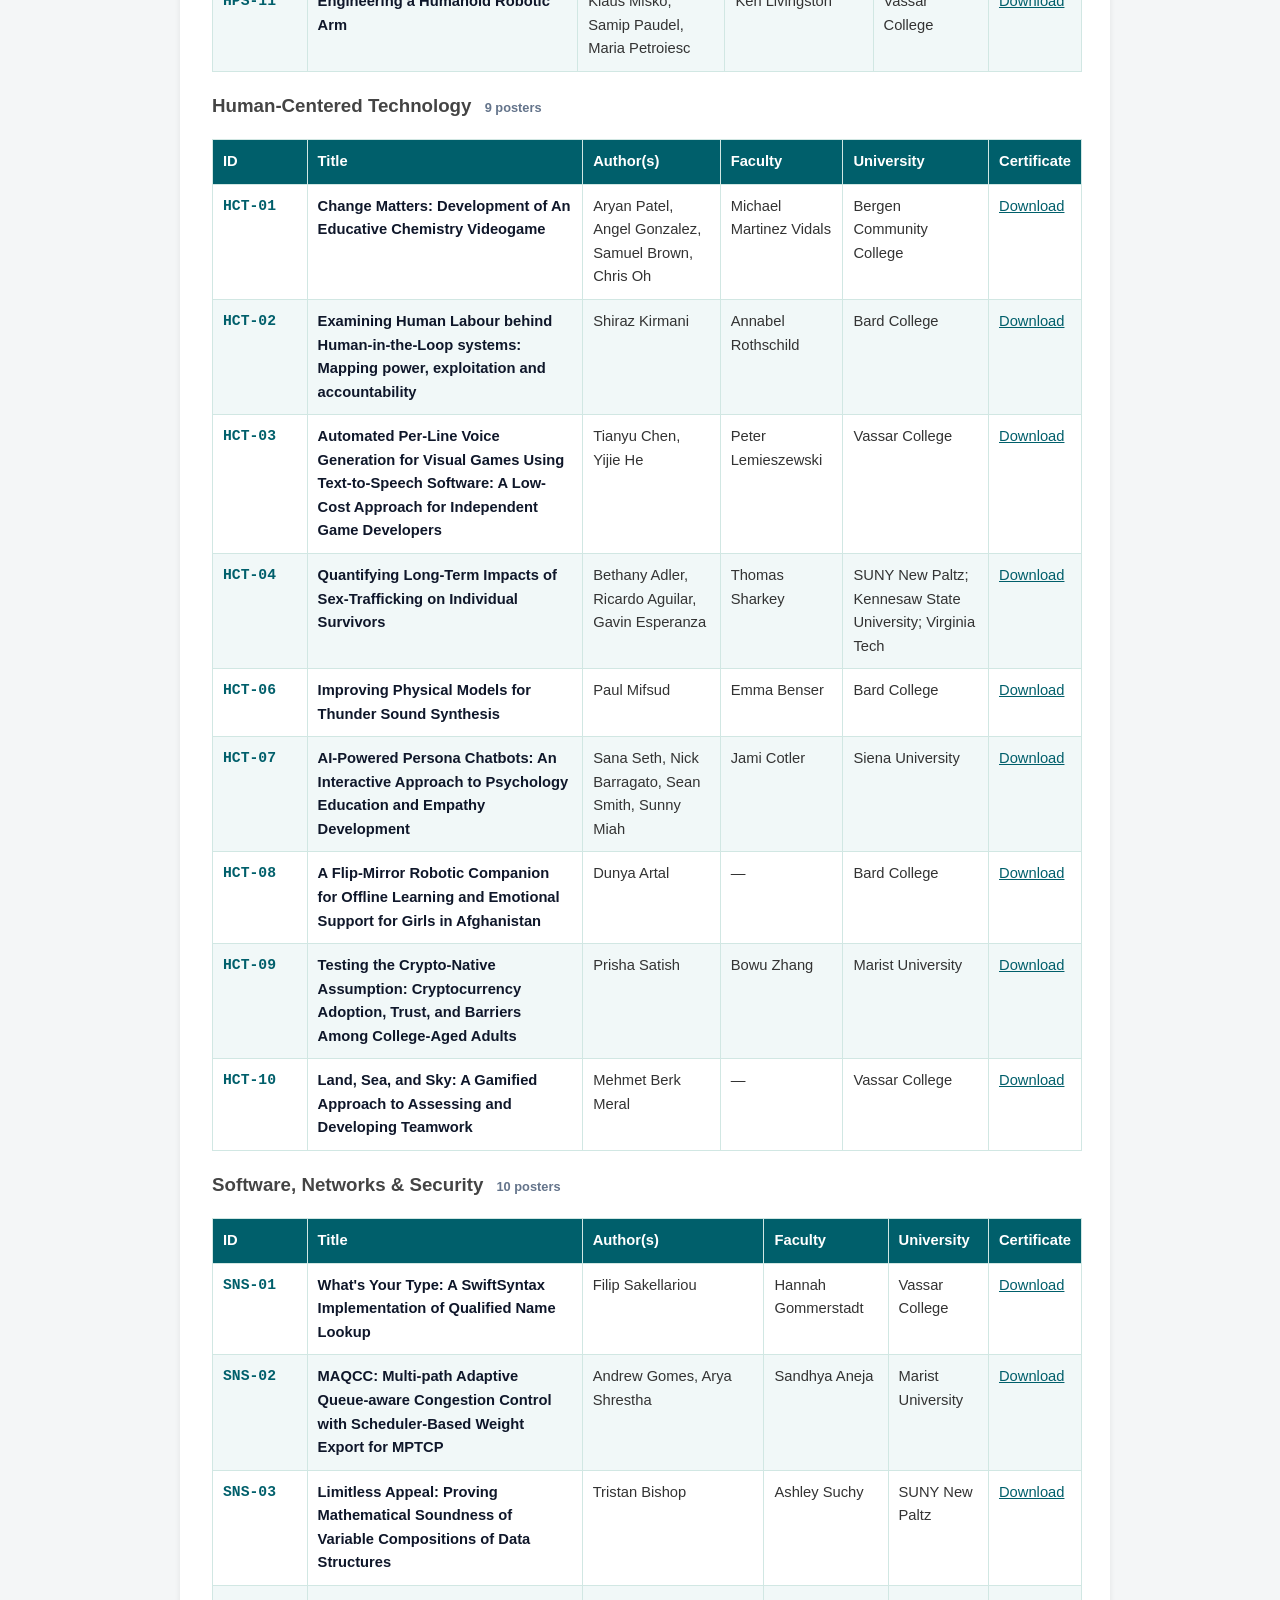
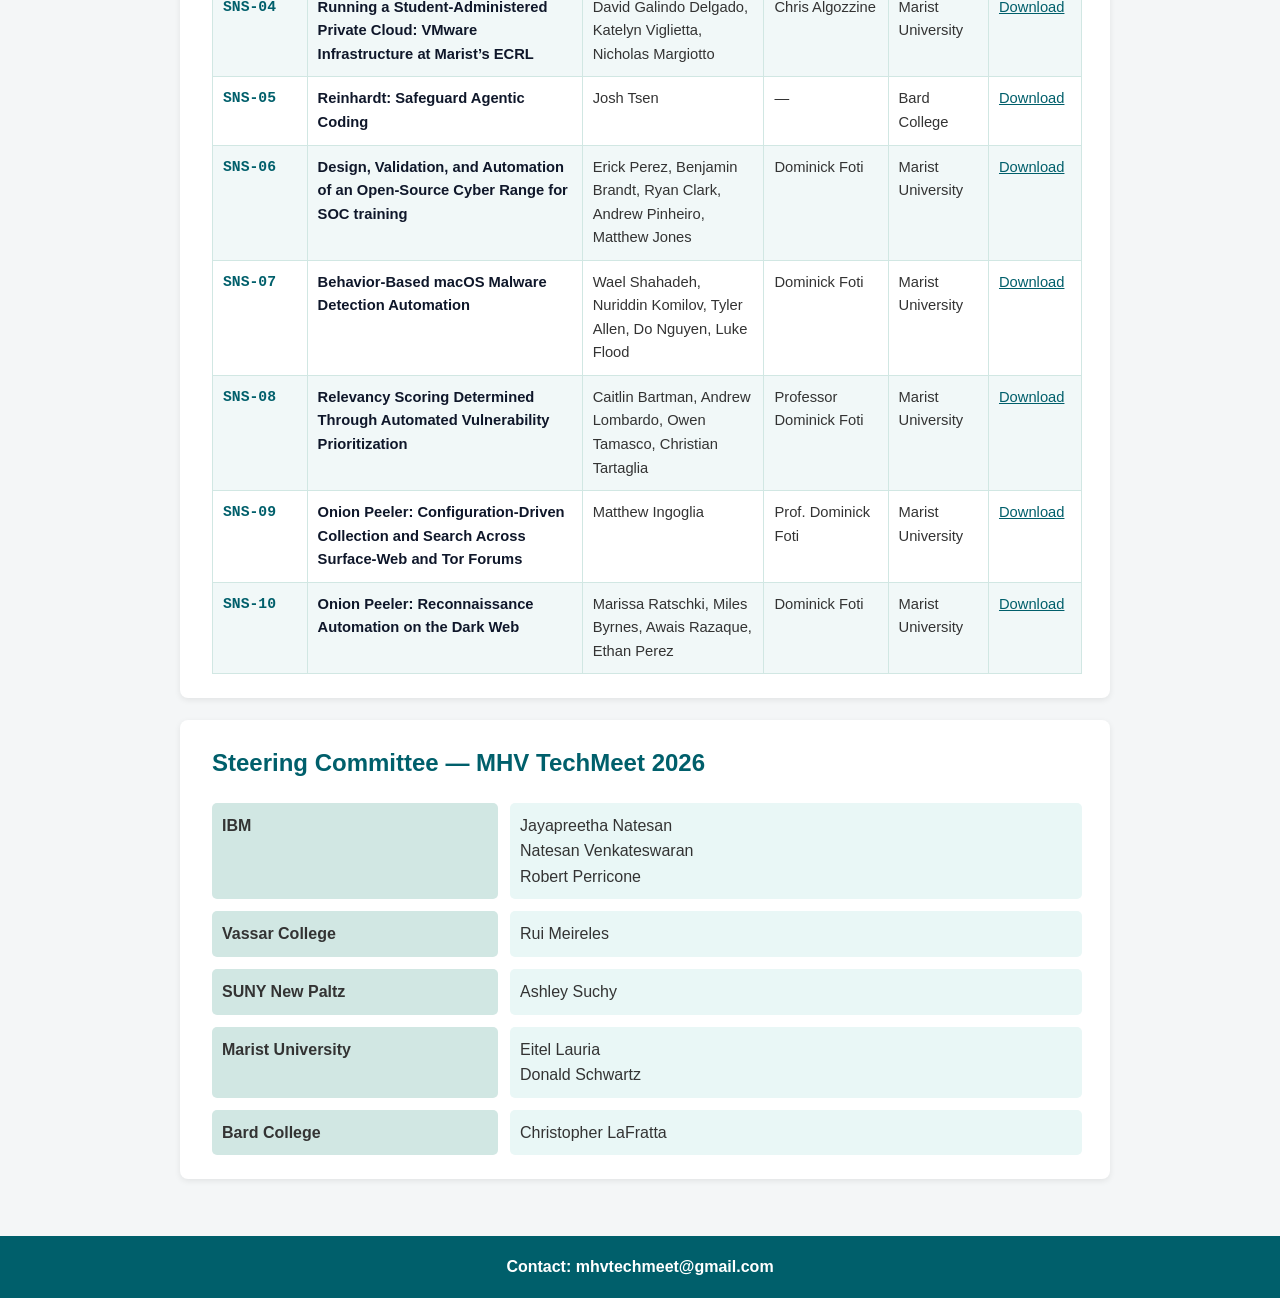
==== commit f68e9e8f: "Add Winners and Participation Certificates sections with Drive download links; faculty advisor colum" ====
--- a/index.html
+++ b/index.html
@@ -61,6 +61,8 @@
     <a href="#venue">Venue</a>
     <a href="#schedule">Schedule &amp; Invited Speaker</a>
     <a href="#posters">Posters</a>
+    <a href="#winners">Winners</a>
+    <a href="#participation-certificates">Participation Certificates</a>
     <a href="#steering">Steering Committee</a>
   </aside>
 
@@ -101,6 +103,12 @@
     and connect with faculty, researchers, and industry professionals.
   </p>
 
+  <div class="quick-links">
+    <a class="pill-link" href="posters.html">Submitted Posters</a>
+    <a class="pill-link" href="#winners">Winners</a>
+    <a class="pill-link" href="#participation-certificates">Participation Certificates</a>
+  </div>
+
 </section>
 
 
@@ -411,13 +419,13 @@
   <h2>Posters</h2>
 
   <p>
-    41 student research projects will be presented at the poster session, in four categories:
+    39 student research projects were presented at the poster session, in four categories:
   </p>
 
   <table class="schedule-table">
     <tbody>
-      <tr><td><a href="posters.html#ai-data-science">AI &amp; Data Science</a></td><td>11 posters</td></tr>
-      <tr><td><a href="posters.html#hardware-physical-systems">Hardware &amp; Physical Systems</a></td><td>11 posters</td></tr>
+      <tr><td><a href="posters.html#ai-data-science">AI &amp; Data Science</a></td><td>10 posters</td></tr>
+      <tr><td><a href="posters.html#hardware-physical-systems">Hardware &amp; Physical Systems</a></td><td>10 posters</td></tr>
       <tr><td><a href="posters.html#human-centered-technology">Human-Centered Technology</a></td><td>9 posters</td></tr>
       <tr><td><a href="posters.html#software-networks-security">Software, Networks &amp; Security</a></td><td>10 posters</td></tr>
     </tbody>
@@ -428,6 +436,170 @@
   </p>
 
 </section>
+
+<section id="winners">
+
+  <h2>Winners</h2>
+
+  <p>
+    Congratulations to all of the MHV TechMeet 2026 award winners. Awards are
+    listed by category: 1st place, 2nd place, and the
+    Special Judge award.
+  </p>
+
+  <h3>AI &amp; Data Science</h3>
+  <div class="table-wrapper">
+    <table class="poster-table winners-table">
+      <thead>
+        <tr><th>Award</th><th>Title</th><th>Author(s)</th><th>Faculty</th><th>University</th><th>Certificate</th></tr>
+      </thead>
+      <tbody>
+        <tr><td class="col-award">1st Place</td><td class="col-title">Seeing the Stroke: Minimal-Input Models for Badminton Shot Detection and Classification</td><td>Vishnu Lakshman</td><td>Josh de Leeuw</td><td>Vassar College</td><td><a href="https://drive.google.com/file/d/1MyBJTIMLkLAnxGeI3EK9dy-FqhV_H83B/view?usp=drivesdk" target="_blank" rel="noopener noreferrer">Download</a></td></tr>
+        <tr><td class="col-award">2nd Place</td><td class="col-title">Evaluating the Threat of AI Impersonation in Online Behavioral Experiments</td><td>Aiden Brown, Ludan Yuan</td><td>Josh de Leeuw</td><td>Vassar College</td><td><a href="https://drive.google.com/file/d/16aBfT0swukYftmTToUtdhCjVu177Hh2W/view?usp=drivesdk" target="_blank" rel="noopener noreferrer">Download</a></td></tr>
+        <tr><td class="col-award">Special Judge Award</td><td class="col-title">Evaluating the Threat of AI Impersonation in Online Behavioral Experiments</td><td>Aiden Brown, Ludan Yuan</td><td>Josh de Leeuw</td><td>Vassar College</td><td><a href="https://drive.google.com/file/d/18S0xaTIN2zLtgRPfAKULJaO4HMhpcdyc/view?usp=drivesdk" target="_blank" rel="noopener noreferrer">Download</a></td></tr>
+      </tbody>
+    </table>
+  </div>
+
+  <h3>Hardware &amp; Physical Systems</h3>
+  <div class="table-wrapper">
+    <table class="poster-table winners-table">
+      <thead>
+        <tr><th>Award</th><th>Title</th><th>Author(s)</th><th>Faculty</th><th>University</th><th>Certificate</th></tr>
+      </thead>
+      <tbody>
+        <tr><td class="col-award">1st Place</td><td class="col-title">Using Photogrammetry to Measure the Fidelity and Roughness of 3D Microstructures Made by Two-Photon Polymerization</td><td>Jaiden Johnson, Avery Craften, Zihan Chen, Lyric Mateo</td><td>Christopher LaFratta</td><td>Bard College; Columbia University</td><td><a href="https://drive.google.com/file/d/1Q964QdA7x5xkIHISD8JIdWU4vubr1RXn/view?usp=drivesdk" target="_blank" rel="noopener noreferrer">Download</a></td></tr>
+        <tr><td class="col-award">2nd Place</td><td class="col-title">Performing an electric vehicle conversion (EVC) on a utility cart (Toro Workman 2100) and a motorcycle (Yamaha FZ600) to reduce greenhouse gas emissions</td><td>Leigh Tarfurth, Stephen Van der Wiele, Angel Colon, Anthony Guaman</td><td>Professor Robert Roller</td><td>Bergen Community College</td><td><a href="https://drive.google.com/file/d/1yFwVm_hCcueBRykrbL5ZKl-jvdsX4QUX/view?usp=drivesdk" target="_blank" rel="noopener noreferrer">Download</a></td></tr>
+        <tr><td class="col-award">Special Judge Award</td><td class="col-title">Engineering a Humanoid Robotic Arm</td><td>Klaus Misko, Samip Paudel, Maria Petroiesc</td><td>Ken Livingston</td><td>Vassar College</td><td><a href="https://drive.google.com/file/d/1w4QQFr3L0BDlmzojzqQpBZaztYtgo7Bh/view?usp=drivesdk" target="_blank" rel="noopener noreferrer">Download</a></td></tr>
+      </tbody>
+    </table>
+  </div>
+
+  <h3>Human-Centered Technology</h3>
+  <div class="table-wrapper">
+    <table class="poster-table winners-table">
+      <thead>
+        <tr><th>Award</th><th>Title</th><th>Author(s)</th><th>Faculty</th><th>University</th><th>Certificate</th></tr>
+      </thead>
+      <tbody>
+        <tr><td class="col-award">1st Place</td><td class="col-title">Quantifying Long-Term Impacts of Sex-Trafficking on Individual Survivors</td><td>Bethany Adler, Ricardo Aguilar, Gavin Esperanza</td><td>Thomas Sharkey</td><td>SUNY New Paltz; Kennesaw State University; Virginia Tech</td><td><a href="https://drive.google.com/file/d/1t_jyWw7t6MWBCvbQhaKE0cblydTetMAz/view?usp=drivesdk" target="_blank" rel="noopener noreferrer">Download</a></td></tr>
+        <tr><td class="col-award">2nd Place</td><td class="col-title">A Flip-Mirror Robotic Companion for Offline Learning and Emotional Support for Girls in Afghanistan</td><td>Dunya Artal</td><td>&mdash;</td><td>Bard College</td><td><a href="https://drive.google.com/file/d/1Kj64CDk4fak4MrSRdWBYoG0RKvE6UPxb/view?usp=drivesdk" target="_blank" rel="noopener noreferrer">Download</a></td></tr>
+        <tr><td class="col-award">Special Judge Award</td><td class="col-title">A Flip-Mirror Robotic Companion for Offline Learning and Emotional Support for Girls in Afghanistan</td><td>Dunya Artal</td><td>&mdash;</td><td>Bard College</td><td><a href="https://drive.google.com/file/d/1VpdBvSicol9uNo5mmjVdojVpACZRj2vb/view?usp=drivesdk" target="_blank" rel="noopener noreferrer">Download</a></td></tr>
+      </tbody>
+    </table>
+  </div>
+
+  <h3>Software, Networks &amp; Security</h3>
+  <div class="table-wrapper">
+    <table class="poster-table winners-table">
+      <thead>
+        <tr><th>Award</th><th>Title</th><th>Author(s)</th><th>Faculty</th><th>University</th><th>Certificate</th></tr>
+      </thead>
+      <tbody>
+        <tr><td class="col-award">1st Place</td><td class="col-title">MAQCC: Multi-path Adaptive Queue-aware Congestion Control with Scheduler-Based Weight Export for MPTCP</td><td>Andrew Gomes, Arya Shrestha</td><td>Sandhya Aneja</td><td>Marist University</td><td><a href="https://drive.google.com/file/d/1EfVjySTASK3GM9ApbP9gDpjmnVAyxk0N/view?usp=drivesdk" target="_blank" rel="noopener noreferrer">Download</a></td></tr>
+        <tr><td class="col-award">2nd Place</td><td class="col-title">Running a Student-Administered Private Cloud: VMware Infrastructure at Marist’s ECRL</td><td>David Galindo Delgado, Katelyn Viglietta, Nicholas Margiotto</td><td>Chris Algozzine</td><td>Marist University</td><td><a href="https://drive.google.com/file/d/1N4QjuJp5pihOUcXG8UbQlcxmr4dEPy6V/view?usp=drivesdk" target="_blank" rel="noopener noreferrer">Download</a></td></tr>
+        <tr><td class="col-award">Special Judge Award</td><td class="col-title">MAQCC: Multi-path Adaptive Queue-aware Congestion Control with Scheduler-Based Weight Export for MPTCP</td><td>Andrew Gomes, Arya Shrestha</td><td>Sandhya Aneja</td><td>Marist University</td><td><a href="https://drive.google.com/file/d/1Mf8zCgczJ-tNKaPJ7AyjH6_PTfluGf3L/view?usp=drivesdk" target="_blank" rel="noopener noreferrer">Download</a></td></tr>
+      </tbody>
+    </table>
+  </div>
+
+</section>
+
+
+<section id="participation-certificates">
+
+  <h2>Participation Certificates</h2>
+
+  <p>
+    Thank you to every student who presented a poster at MHV TechMeet 2026.
+    Participation certificates are listed by category, one per poster.
+  </p>
+
+  <h3>AI &amp; Data Science <span class="cat-count">10 posters</span></h3>
+  <div class="table-wrapper">
+    <table class="poster-table">
+      <thead>
+        <tr><th class="col-id">ID</th><th>Title</th><th>Author(s)</th><th>Faculty</th><th>University</th><th>Certificate</th></tr>
+      </thead>
+      <tbody>
+        <tr><td class="col-id">AID-01</td><td class="col-title">Seeing the Stroke: Minimal-Input Models for Badminton Shot Detection and Classification</td><td>Vishnu Lakshman</td><td>Josh de Leeuw</td><td>Vassar College</td><td><a href="https://drive.google.com/file/d/1yJK7QsEw4CJk0CqJ4U1AVrifsMPZ8TE7/view?usp=drivesdk" target="_blank" rel="noopener noreferrer">Download</a></td></tr>
+        <tr><td class="col-id">AID-03</td><td class="col-title">Comparing Molecular Representations for PFAS Bioactivity Prediction: From Fingerprints to Graph Neural Networks</td><td>Cesar Le</td><td>Hyuna Kwon</td><td>SUNY New Paltz; SUNY Binghamton</td><td><a href="https://drive.google.com/file/d/1TIBEnZkJLLxDGQB8d3pPLK1Uys9b8uEf/view?usp=drivesdk" target="_blank" rel="noopener noreferrer">Download</a></td></tr>
+        <tr><td class="col-id">AID-04</td><td class="col-title">Evaluating the Threat of AI Impersonation in Online Behavioral Experiments</td><td>Aiden Brown, Ludan Yuan</td><td>Josh de Leeuw</td><td>Vassar College</td><td><a href="https://drive.google.com/file/d/10em8BKO7y9bYOs6pHebf8ZIEwWs1P7En/view?usp=drivesdk" target="_blank" rel="noopener noreferrer">Download</a></td></tr>
+        <tr><td class="col-id">AID-05</td><td class="col-title">Improving Loan Prediction Through Database Integration</td><td>Tamana Sultani</td><td>Emma Benser</td><td>Bard College</td><td><a href="https://drive.google.com/file/d/1oF4dCnR2Ku7jCwGtuT67xZ3H468lYnWe/view?usp=drivesdk" target="_blank" rel="noopener noreferrer">Download</a></td></tr>
+        <tr><td class="col-id">AID-06</td><td class="col-title">Applying Sound Convolutional Neural Network (CNNs)   to the Characterization of Wind Farm Noise Samples</td><td>Berhana Denis, Jacob Mettle</td><td>Dr. Heather Lai</td><td>SUNY New Paltz</td><td><a href="https://drive.google.com/file/d/1N9MbdltWivdAViiwAGgiVCUd9JDgjmFP/view?usp=drivesdk" target="_blank" rel="noopener noreferrer">Download</a></td></tr>
+        <tr><td class="col-id">AID-08</td><td class="col-title">Flow: jsPsych Multi-Agentic Replication, Implementation, and Evaluation of Psychological Research Experiments</td><td>Tung Nguyen</td><td>Joshua de Leeuw</td><td>Vassar College</td><td><a href="https://drive.google.com/file/d/1s_MLgv5T33uO5Mnf9cxxow3U7qGSbciw/view?usp=drivesdk" target="_blank" rel="noopener noreferrer">Download</a></td></tr>
+        <tr><td class="col-id">AID-09</td><td class="col-title">Automating Cross-Survey Analysis of Political Attitudes Using Bayesian Networks and Large Language Models</td><td>Grace Stoner, Rachel Sandford, Barbara Carvalho</td><td>Reza Sadeghi</td><td>Marist University</td><td><a href="https://drive.google.com/file/d/1ZIqDRzQpaisY5g4D5Yi7gk6aCmSU5QLR/view?usp=drivesdk" target="_blank" rel="noopener noreferrer">Download</a></td></tr>
+        <tr><td class="col-id">AID-10</td><td class="col-title">Identifying Economic Opinion Communities Using Network Science</td><td>Gabriela Ramon, Rachel Sandford, Barbara Carvalho</td><td>Reza Sadeghi</td><td>Marist University</td><td><a href="https://drive.google.com/file/d/1yI2OHb-dffIRxLlWTdgvO7_jea28YMqf/view?usp=drivesdk" target="_blank" rel="noopener noreferrer">Download</a></td></tr>
+        <tr><td class="col-id">AID-11</td><td class="col-title">A Dashboard for Monitoring First-Semester First-Year Student Attrition Risk</td><td>Chase Taylor, Connor Fleischman</td><td>Eitel Lauria</td><td>Marist University</td><td><a href="https://drive.google.com/file/d/134sSySiWK3WI378aH3jCh5kYezRB-n0G/view?usp=drivesdk" target="_blank" rel="noopener noreferrer">Download</a></td></tr>
+        <tr><td class="col-id">AID-12</td><td class="col-title">Applied ML for the LIGO baffle diffraction optimization</td><td>Artem Protsenko, Adrian Helmling-Cornell</td><td>Antonios Kontos</td><td>Bard College</td><td><a href="https://drive.google.com/file/d/12q5cQXXxdEdyRjZDFwpAEoVtVZ_y1pqU/view?usp=drivesdk" target="_blank" rel="noopener noreferrer">Download</a></td></tr>
+      </tbody>
+    </table>
+  </div>
+
+  <h3>Hardware &amp; Physical Systems <span class="cat-count">10 posters</span></h3>
+  <div class="table-wrapper">
+    <table class="poster-table">
+      <thead>
+        <tr><th class="col-id">ID</th><th>Title</th><th>Author(s)</th><th>Faculty</th><th>University</th><th>Certificate</th></tr>
+      </thead>
+      <tbody>
+        <tr><td class="col-id">HPS-01</td><td class="col-title">Implementation of Artificial Intelligence in Tandem with EEG for a Cost-Effective BCI Device</td><td>Ian Andujar, David Meyer</td><td>Yuliya Daroshka</td><td>Bergen Community College</td><td><a href="https://drive.google.com/file/d/1CMdmTG7CZUF-w-Cn_S5FotwU4x8DF2fA/view?usp=drivesdk" target="_blank" rel="noopener noreferrer">Download</a></td></tr>
+        <tr><td class="col-id">HPS-02</td><td class="col-title">Design and Investigation of Quaternary Heusler Materials for Spintronic Applications with First-principles Computational Methods</td><td>TianaMarie Allen, Didare Kaya, John Dickson, Oliya Ettehadieh</td><td>Neel Haldolaarachchige</td><td>Bergen Community College</td><td><a href="https://drive.google.com/file/d/1DmBydqassK6L8GQaEDUCUWOfC3udlcA6/view?usp=drivesdk" target="_blank" rel="noopener noreferrer">Download</a></td></tr>
+        <tr><td class="col-id">HPS-03</td><td class="col-title">DT-10: The 10 Meter Drop Tower</td><td>Kacper Staszalek, Sol Velecela, Minh Tam Pham, Endri Dobrovoda</td><td>Dr. Joseph Sivo</td><td>Bergen Community College</td><td><a href="https://drive.google.com/file/d/1vRXlT8gR_a3fryRuot4X3Ave5XusxE9U/view?usp=drivesdk" target="_blank" rel="noopener noreferrer">Download</a></td></tr>
+        <tr><td class="col-id">HPS-04</td><td class="col-title">Performing an electric vehicle conversion (EVC) on a utility cart (Toro Workman 2100) and a motorcycle (Yamaha FZ600) to reduce greenhouse gas emissions</td><td>Leigh Tarfurth, Stephen Van der Wiele, Angel Colon, Anthony Guaman</td><td>Professor Robert Roller</td><td>Bergen Community College</td><td><a href="https://drive.google.com/file/d/1zKuujjHHxDZSN7Dia2KbkoGq_UWRECyx/view?usp=drivesdk" target="_blank" rel="noopener noreferrer">Download</a></td></tr>
+        <tr><td class="col-id">HPS-05</td><td class="col-title">Self Balancing Electric Unicycle</td><td>Evan Kharlamb</td><td>&mdash;</td><td>SUNY New Paltz</td><td><a href="https://drive.google.com/file/d/1KbOYq8Mg4fEV---9tuZSX0JD1-2du0bG/view?usp=drivesdk" target="_blank" rel="noopener noreferrer">Download</a></td></tr>
+        <tr><td class="col-id">HPS-07</td><td class="col-title">Topologically Protected Quantum Memory</td><td>Yaroslav Valchyshen</td><td>Abhinav Prem</td><td>Bard College</td><td><a href="https://drive.google.com/file/d/110MYgTZ0oMW6ti3xIBCqPDltZYrjw_RX/view?usp=drivesdk" target="_blank" rel="noopener noreferrer">Download</a></td></tr>
+        <tr><td class="col-id">HPS-08</td><td class="col-title">ChloroSync - A Scalable Plant Monitoring System</td><td>Tessa Brown</td><td>Chirakkal Easwaran</td><td>SUNY New Paltz</td><td><a href="https://drive.google.com/file/d/19BH_YMZjNyIv-RjJC-23nUSAyoUNYYp2/view?usp=drivesdk" target="_blank" rel="noopener noreferrer">Download</a></td></tr>
+        <tr><td class="col-id">HPS-09</td><td class="col-title">Specimen Design for Torsion Testing of 3D-Printed Small-Scale Wind Turbine Blades</td><td>Brandon Gardner, Elton Canafe</td><td>Rachmadian Wulandana</td><td>SUNY New Paltz</td><td><a href="https://drive.google.com/file/d/1f0TFi4FyJm4e_W8lEH5nzhWOkEwNofp1/view?usp=drivesdk" target="_blank" rel="noopener noreferrer">Download</a></td></tr>
+        <tr><td class="col-id">HPS-10</td><td class="col-title">Using Photogrammetry to Measure the Fidelity and Roughness of 3D Microstructures Made by Two-Photon Polymerization</td><td>Jaiden Johnson, Avery Craften, Zihan Chen, Lyric Mateo</td><td>Christopher LaFratta</td><td>Bard College; Columbia University</td><td><a href="https://drive.google.com/file/d/1rulDQ5ye9D5oPLIkQ76apJHX0MgUdA8s/view?usp=drivesdk" target="_blank" rel="noopener noreferrer">Download</a></td></tr>
+        <tr><td class="col-id">HPS-11</td><td class="col-title">Engineering a Humanoid Robotic Arm</td><td>Klaus Misko, Samip Paudel, Maria Petroiesc</td><td>Ken Livingston</td><td>Vassar College</td><td><a href="https://drive.google.com/file/d/1czm3ZmA_3cEphvaXId5sITaiP1yBZn4m/view?usp=drivesdk" target="_blank" rel="noopener noreferrer">Download</a></td></tr>
+      </tbody>
+    </table>
+  </div>
+
+  <h3>Human-Centered Technology <span class="cat-count">9 posters</span></h3>
+  <div class="table-wrapper">
+    <table class="poster-table">
+      <thead>
+        <tr><th class="col-id">ID</th><th>Title</th><th>Author(s)</th><th>Faculty</th><th>University</th><th>Certificate</th></tr>
+      </thead>
+      <tbody>
+        <tr><td class="col-id">HCT-01</td><td class="col-title">Change Matters: Development of An Educative Chemistry Videogame</td><td>Aryan Patel, Angel Gonzalez, Samuel Brown, Chris Oh</td><td>Michael Martinez Vidals</td><td>Bergen Community College</td><td><a href="https://drive.google.com/file/d/19dguyjEUVG1ONxcY7zTllnWEMUXnD-mv/view?usp=drivesdk" target="_blank" rel="noopener noreferrer">Download</a></td></tr>
+        <tr><td class="col-id">HCT-02</td><td class="col-title">Examining Human Labour behind Human-in-the-Loop systems: Mapping power, exploitation and accountability</td><td>Shiraz Kirmani</td><td>Annabel Rothschild</td><td>Bard College</td><td><a href="https://drive.google.com/file/d/1NpK2-ItNX4fOcljBkFTmctCXU8xkGKvq/view?usp=drivesdk" target="_blank" rel="noopener noreferrer">Download</a></td></tr>
+        <tr><td class="col-id">HCT-03</td><td class="col-title">Automated Per-Line Voice Generation for Visual Games Using Text-to-Speech Software: A Low-Cost Approach for Independent Game Developers</td><td>Tianyu Chen, Yijie He</td><td>Peter Lemieszewski</td><td>Vassar College</td><td><a href="https://drive.google.com/file/d/1C32L4EsP-CjI3HQ2KC_CO5HpFihJnSse/view?usp=drivesdk" target="_blank" rel="noopener noreferrer">Download</a></td></tr>
+        <tr><td class="col-id">HCT-04</td><td class="col-title">Quantifying Long-Term Impacts of Sex-Trafficking on Individual Survivors</td><td>Bethany Adler, Ricardo Aguilar, Gavin Esperanza</td><td>Thomas Sharkey</td><td>SUNY New Paltz; Kennesaw State University; Virginia Tech</td><td><a href="https://drive.google.com/file/d/1NusriVcptIVB5gaQFBLUHqO7YmIWcRRg/view?usp=drivesdk" target="_blank" rel="noopener noreferrer">Download</a></td></tr>
+        <tr><td class="col-id">HCT-06</td><td class="col-title">Improving Physical Models for Thunder Sound Synthesis</td><td>Paul Mifsud</td><td>Emma Benser</td><td>Bard College</td><td><a href="https://drive.google.com/file/d/1NEKkeDY0XAPaTDGVCJOBormJsO01Y4fg/view?usp=drivesdk" target="_blank" rel="noopener noreferrer">Download</a></td></tr>
+        <tr><td class="col-id">HCT-07</td><td class="col-title">AI-Powered Persona Chatbots: An Interactive Approach to Psychology Education and Empathy Development</td><td>Sana Seth, Nick Barragato, Sean Smith, Sunny Miah</td><td>Jami Cotler</td><td>Siena University</td><td><a href="https://drive.google.com/file/d/1d0dOMOk_Ovrj5xoTq0ggz2mcN1RNHu9N/view?usp=drivesdk" target="_blank" rel="noopener noreferrer">Download</a></td></tr>
+        <tr><td class="col-id">HCT-08</td><td class="col-title">A Flip-Mirror Robotic Companion for Offline Learning and Emotional Support for Girls in Afghanistan</td><td>Dunya Artal</td><td>&mdash;</td><td>Bard College</td><td><a href="https://drive.google.com/file/d/1Z2GBFF61c7gMF61iAqev2H_S5v-h6qnl/view?usp=drivesdk" target="_blank" rel="noopener noreferrer">Download</a></td></tr>
+        <tr><td class="col-id">HCT-09</td><td class="col-title">Testing the Crypto-Native Assumption: Cryptocurrency Adoption, Trust, and Barriers Among College-Aged Adults</td><td>Prisha Satish</td><td>Bowu Zhang</td><td>Marist University</td><td><a href="https://drive.google.com/file/d/14wUBM_8p6GUSjyTxzP5GCVtjl4DpHf-C/view?usp=drivesdk" target="_blank" rel="noopener noreferrer">Download</a></td></tr>
+        <tr><td class="col-id">HCT-10</td><td class="col-title">Land, Sea, and Sky: A Gamified Approach to Assessing and Developing Teamwork</td><td>Mehmet Berk Meral</td><td>&mdash;</td><td>Vassar College</td><td><a href="https://drive.google.com/file/d/1jpDck72S-tUnML1qvZkKy7veZ6hCHrOx/view?usp=drivesdk" target="_blank" rel="noopener noreferrer">Download</a></td></tr>
+      </tbody>
+    </table>
+  </div>
+
+  <h3>Software, Networks &amp; Security <span class="cat-count">10 posters</span></h3>
+  <div class="table-wrapper">
+    <table class="poster-table">
+      <thead>
+        <tr><th class="col-id">ID</th><th>Title</th><th>Author(s)</th><th>Faculty</th><th>University</th><th>Certificate</th></tr>
+      </thead>
+      <tbody>
+        <tr><td class="col-id">SNS-01</td><td class="col-title">What&#x27;s Your Type: A SwiftSyntax Implementation of Qualified Name Lookup</td><td>Filip Sakellariou</td><td>Hannah Gommerstadt</td><td>Vassar College</td><td><a href="https://drive.google.com/file/d/13d6yX_3-jeJxjj_uYTAVZ4rZadxWvEvX/view?usp=drivesdk" target="_blank" rel="noopener noreferrer">Download</a></td></tr>
+        <tr><td class="col-id">SNS-02</td><td class="col-title">MAQCC: Multi-path Adaptive Queue-aware Congestion Control with Scheduler-Based Weight Export for MPTCP</td><td>Andrew Gomes, Arya Shrestha</td><td>Sandhya Aneja</td><td>Marist University</td><td><a href="https://drive.google.com/file/d/1b_GSk3SfnaIUJtcSakw7JtzcXEu4NWdQ/view?usp=drivesdk" target="_blank" rel="noopener noreferrer">Download</a></td></tr>
+        <tr><td class="col-id">SNS-03</td><td class="col-title">Limitless Appeal: Proving Mathematical Soundness of Variable Compositions of Data Structures</td><td>Tristan Bishop</td><td>Ashley Suchy</td><td>SUNY New Paltz</td><td><a href="https://drive.google.com/file/d/1caZaWP4K3C0xEzH0t4vGxO74bMXcHMY7/view?usp=drivesdk" target="_blank" rel="noopener noreferrer">Download</a></td></tr>
+        <tr><td class="col-id">SNS-04</td><td class="col-title">Running a Student-Administered Private Cloud: VMware Infrastructure at Marist’s ECRL</td><td>David Galindo Delgado, Katelyn Viglietta, Nicholas Margiotto</td><td>Chris Algozzine</td><td>Marist University</td><td><a href="https://drive.google.com/file/d/1OOxWTyCRuhrQ_bNVpA4n3n1vNFwoZXGR/view?usp=drivesdk" target="_blank" rel="noopener noreferrer">Download</a></td></tr>
+        <tr><td class="col-id">SNS-05</td><td class="col-title">Reinhardt: Safeguard Agentic Coding</td><td>Josh Tsen</td><td>&mdash;</td><td>Bard College</td><td><a href="https://drive.google.com/file/d/1DN2_hRCqWsZimLEX0DQTz1lOmxidBgTB/view?usp=drivesdk" target="_blank" rel="noopener noreferrer">Download</a></td></tr>
+        <tr><td class="col-id">SNS-06</td><td class="col-title">Design, Validation, and Automation of an Open-Source Cyber Range for SOC training</td><td>Erick Perez, Benjamin Brandt, Ryan Clark, Andrew Pinheiro, Matthew Jones</td><td>Dominick Foti</td><td>Marist University</td><td><a href="https://drive.google.com/file/d/1DNLZqezdrejoOUPRpQFinl494G7Jil-5/view?usp=drivesdk" target="_blank" rel="noopener noreferrer">Download</a></td></tr>
+        <tr><td class="col-id">SNS-07</td><td class="col-title">Behavior-Based macOS Malware Detection Automation</td><td>Wael Shahadeh, Nuriddin Komilov, Tyler Allen, Do Nguyen, Luke Flood</td><td>Dominick Foti</td><td>Marist University</td><td><a href="https://drive.google.com/file/d/1thAbHtzkHqQ3theRNINTNvqZwxJh85vD/view?usp=drivesdk" target="_blank" rel="noopener noreferrer">Download</a></td></tr>
+        <tr><td class="col-id">SNS-08</td><td class="col-title">Relevancy Scoring Determined Through Automated Vulnerability Prioritization</td><td>Caitlin Bartman, Andrew Lombardo, Owen Tamasco, Christian Tartaglia</td><td>Professor Dominick Foti</td><td>Marist University</td><td><a href="https://drive.google.com/file/d/1zZ1l4yG7lfTOUI8O8BEDtqXGi29GRymB/view?usp=drivesdk" target="_blank" rel="noopener noreferrer">Download</a></td></tr>
+        <tr><td class="col-id">SNS-09</td><td class="col-title">Onion Peeler: Configuration-Driven Collection and Search Across Surface-Web and Tor Forums</td><td>Matthew Ingoglia</td><td>Prof. Dominick Foti</td><td>Marist University</td><td><a href="https://drive.google.com/file/d/1EW_D4Ec-ilAz6mjMstbTeAjNtt_z-Bcc/view?usp=drivesdk" target="_blank" rel="noopener noreferrer">Download</a></td></tr>
+        <tr><td class="col-id">SNS-10</td><td class="col-title">Onion Peeler: Reconnaissance Automation on the Dark Web</td><td>Marissa Ratschki, Miles Byrnes, Awais Razaque, Ethan Perez</td><td>Dominick Foti</td><td>Marist University</td><td><a href="https://drive.google.com/file/d/1957GoRwKce6isT791_UG0AZnteqVoEF8/view?usp=drivesdk" target="_blank" rel="noopener noreferrer">Download</a></td></tr>
+      </tbody>
+    </table>
+  </div>
+
+</section>
+
 
 <section id="steering">
 
--- a/css/style.css
+++ b/css/style.css
@@ -813,3 +813,43 @@
   border: 1px solid #d0d7de;
   border-radius: 4px;
 }
+
+/* ---------- Winners / Participation Certificates ---------- */
+
+.placeholder {
+  color: #94a3b8;
+  font-style: italic;
+  white-space: nowrap;
+}
+
+.winners-table td.col-award {
+  font-weight: 700;
+  white-space: nowrap;
+  color: #005f6b;
+}
+
+/* ---------- Quick links (pills) ---------- */
+
+.quick-links {
+  display: flex;
+  flex-wrap: wrap;
+  justify-content: center;
+  gap: 12px;
+}
+
+.pill-link {
+  display: inline-block;
+  padding: 12px 28px;
+  background-color: #005f6b;
+  color: #fff;
+  text-decoration: none;
+  font-weight: bold;
+  border-radius: 999px;
+  transition: background-color 0.2s ease;
+}
+
+.pill-link:hover,
+.pill-link:focus-visible {
+  background-color: #008fc5;
+  color: #fff;
+}
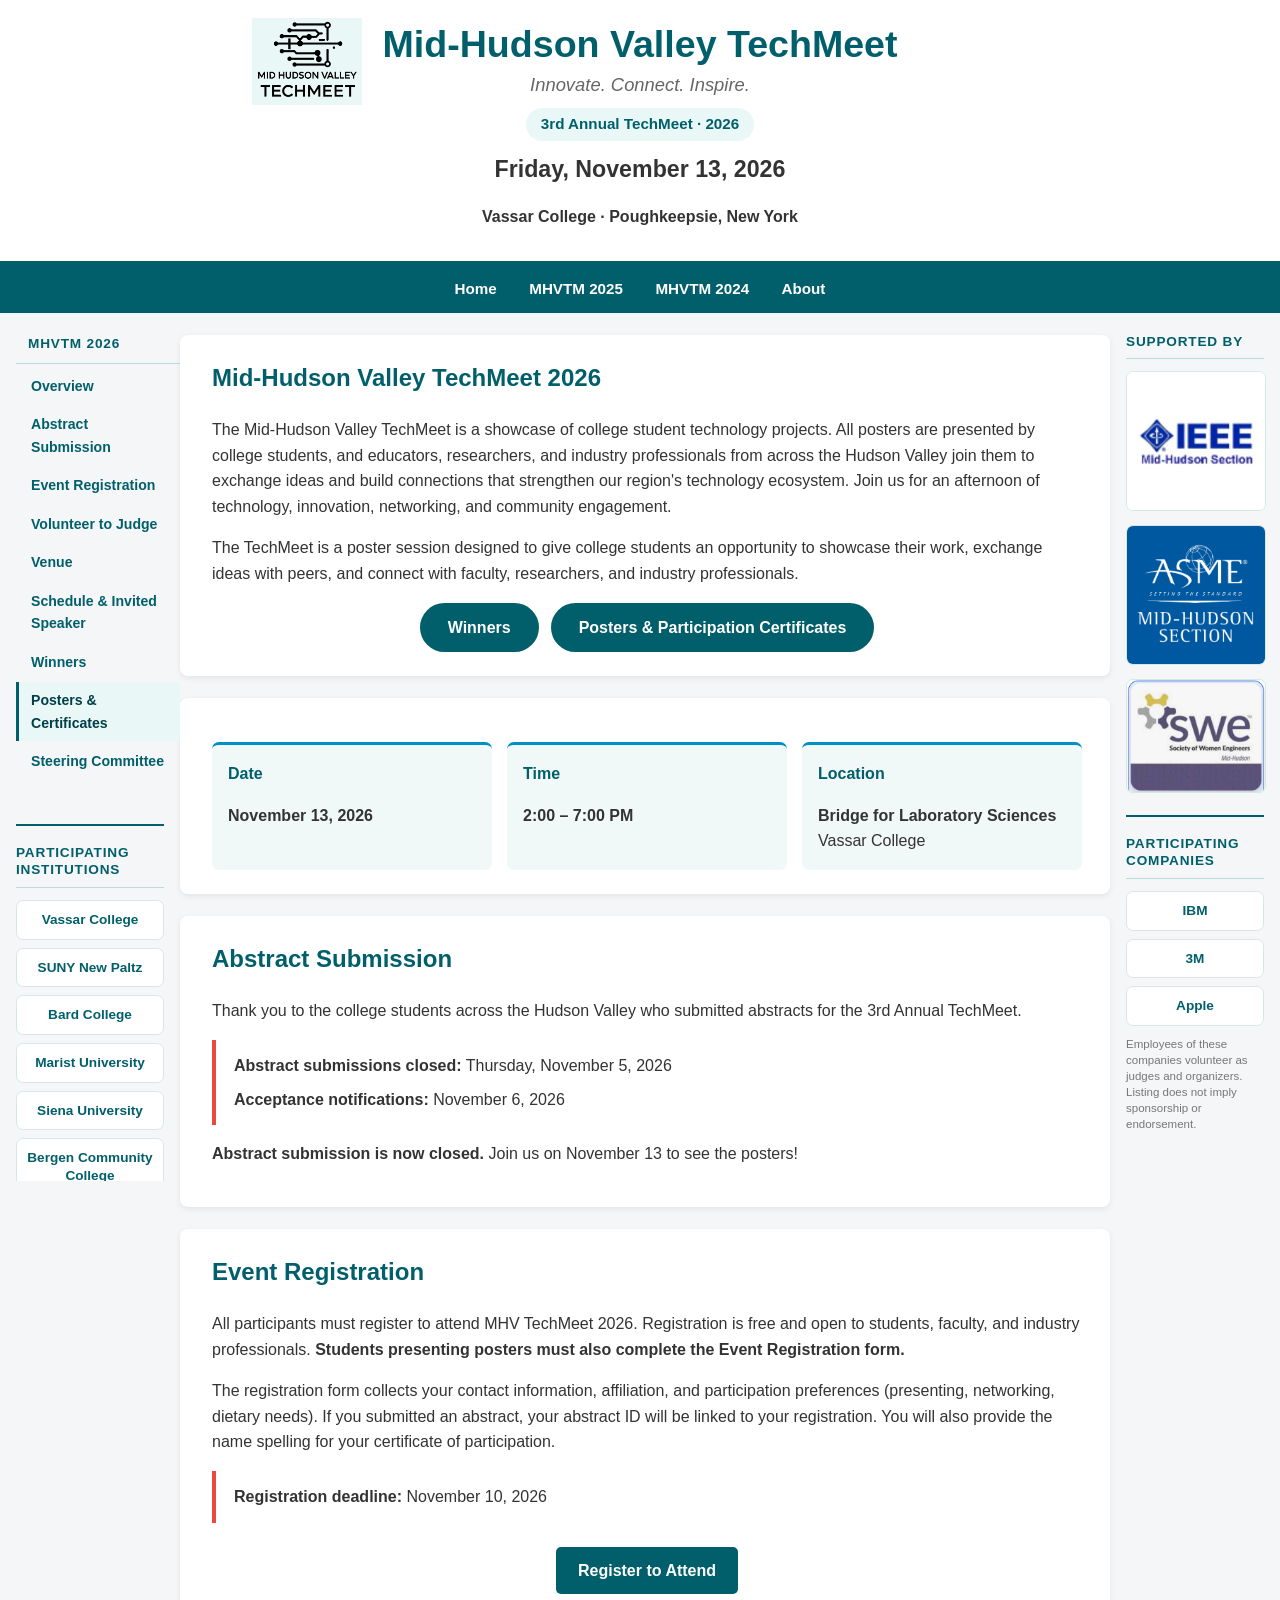
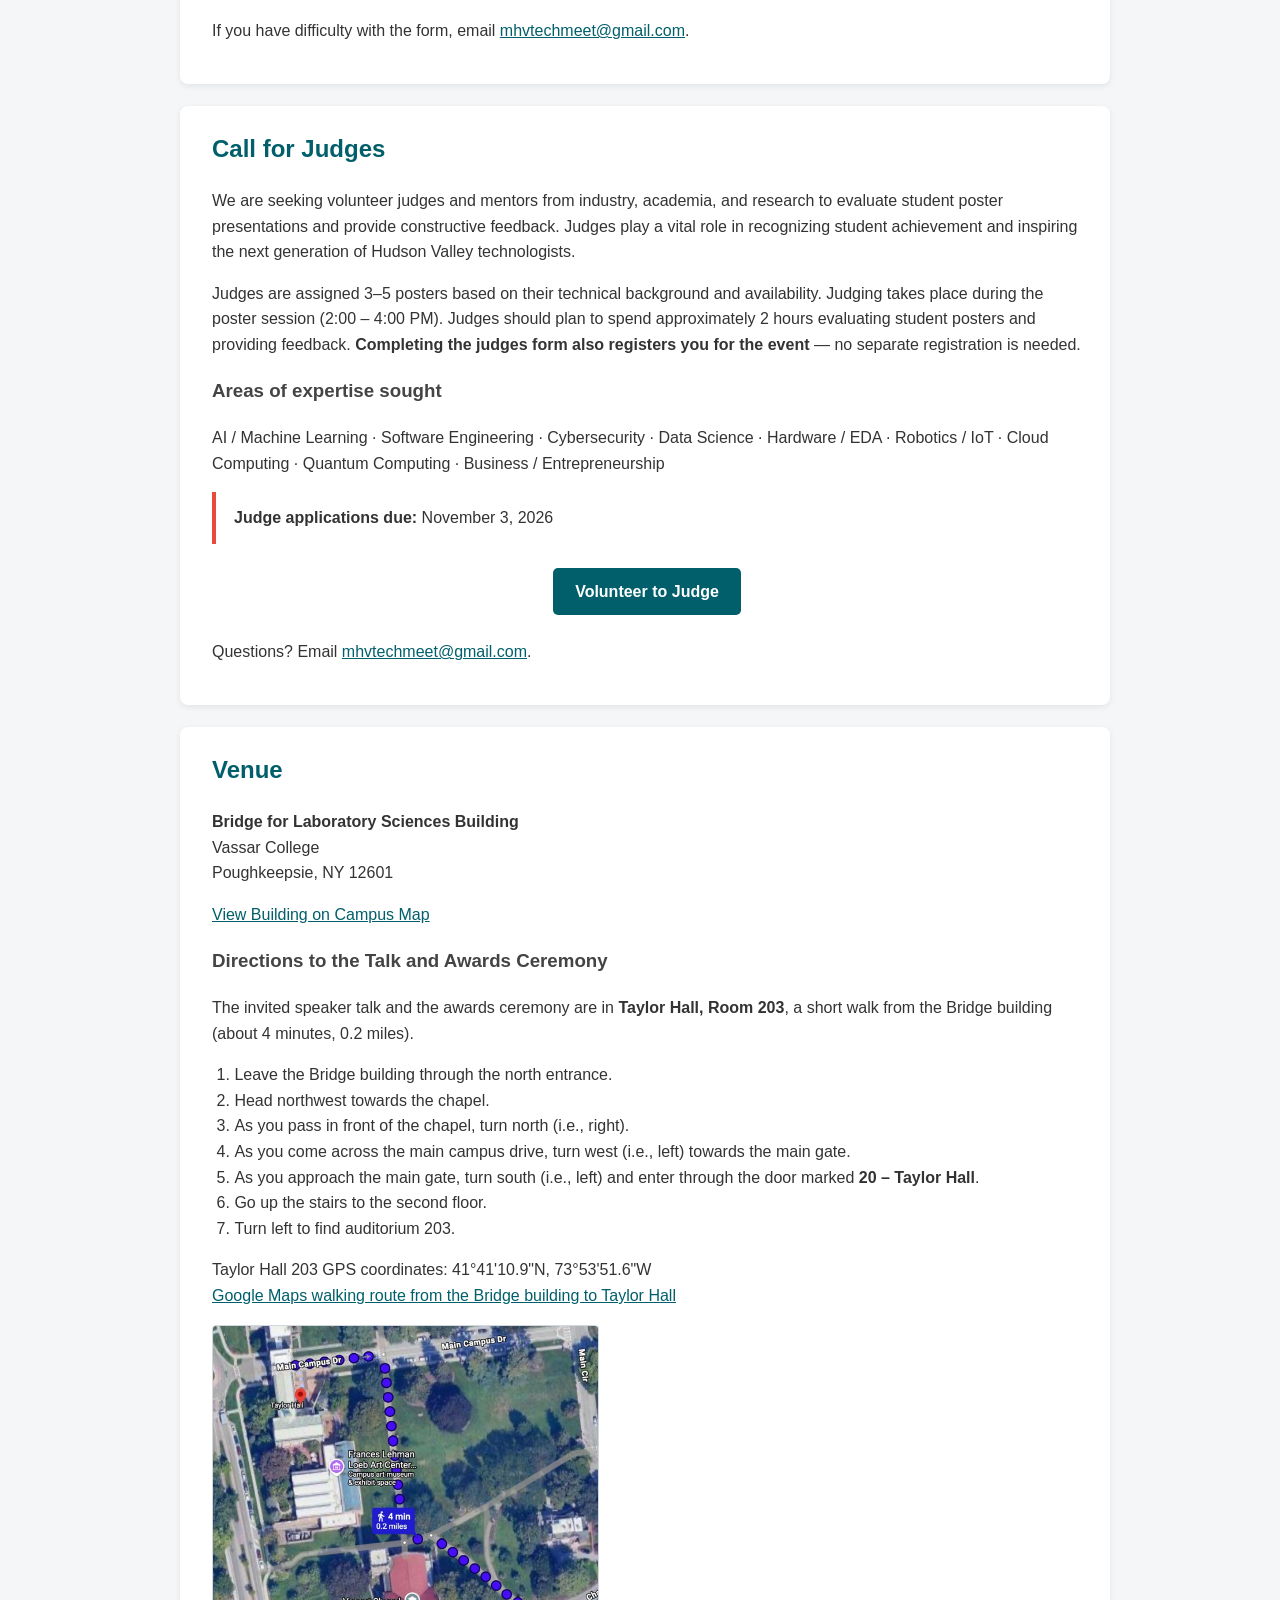
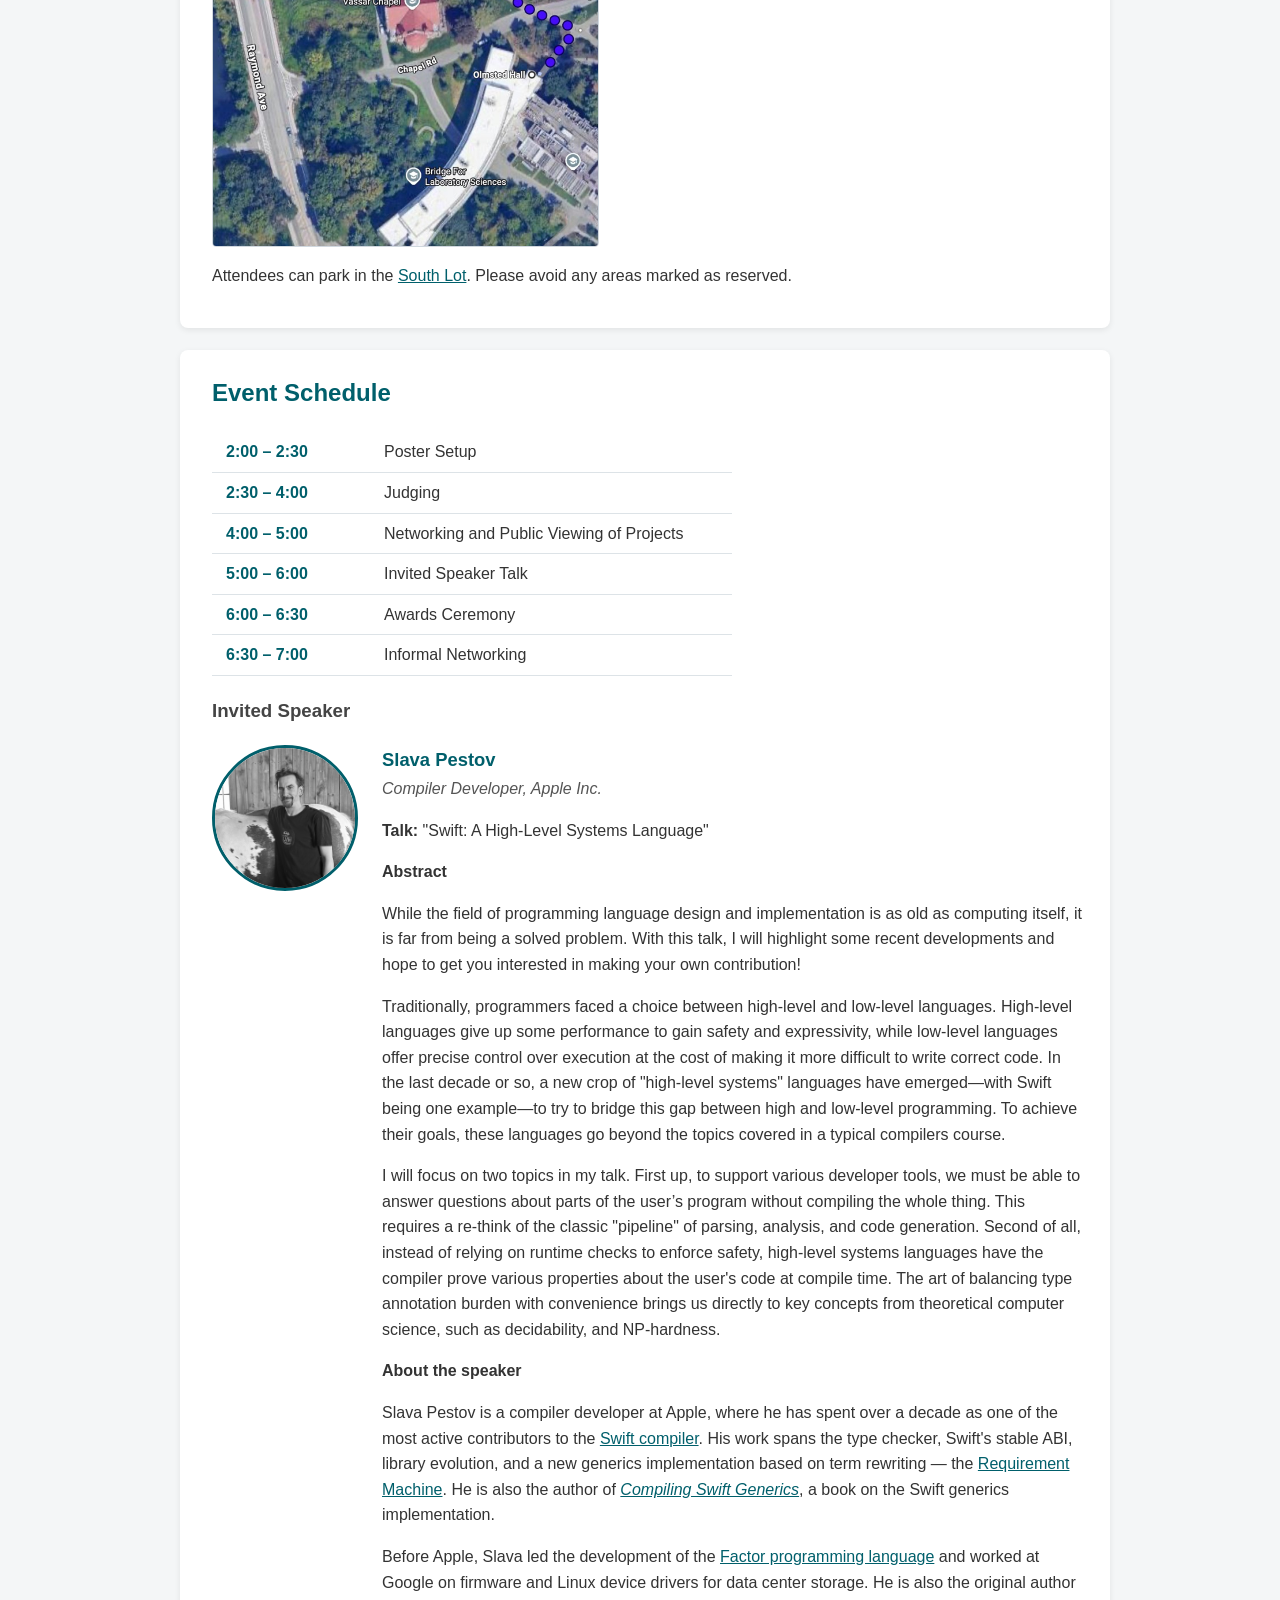
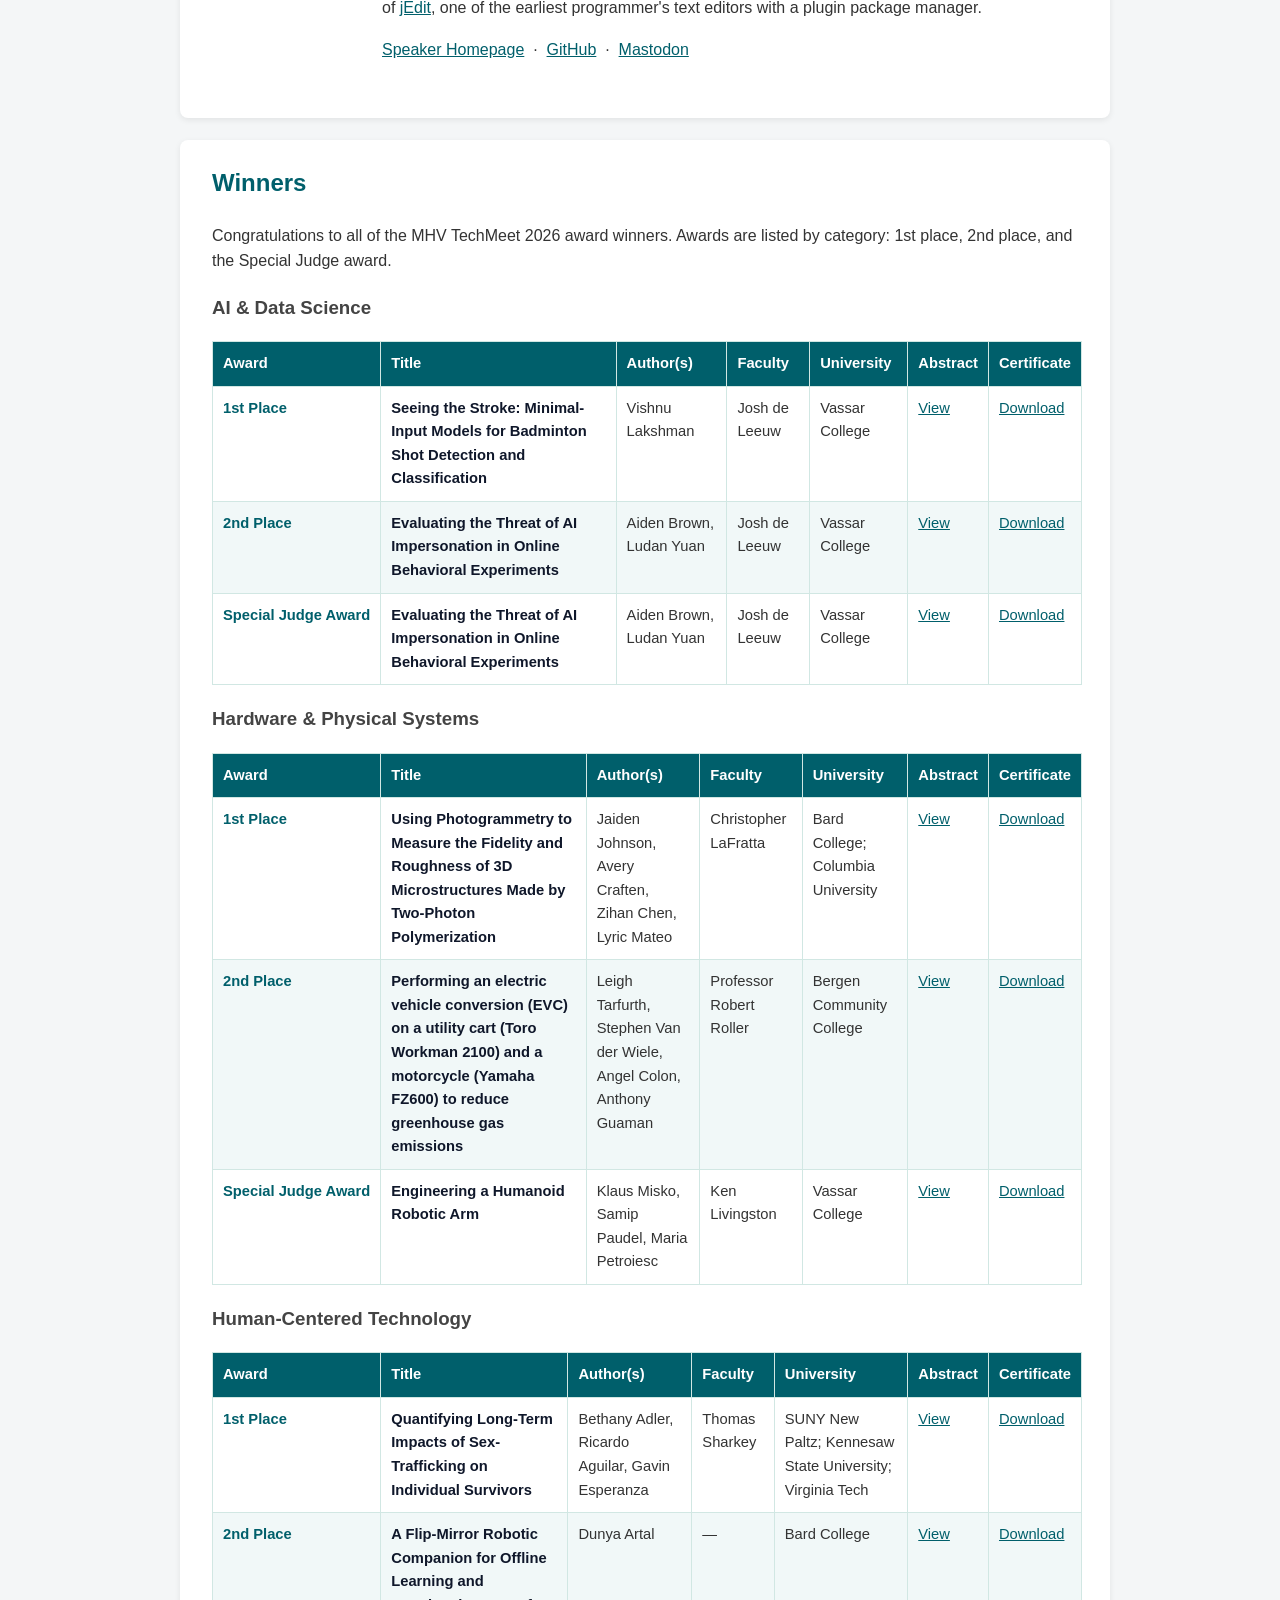
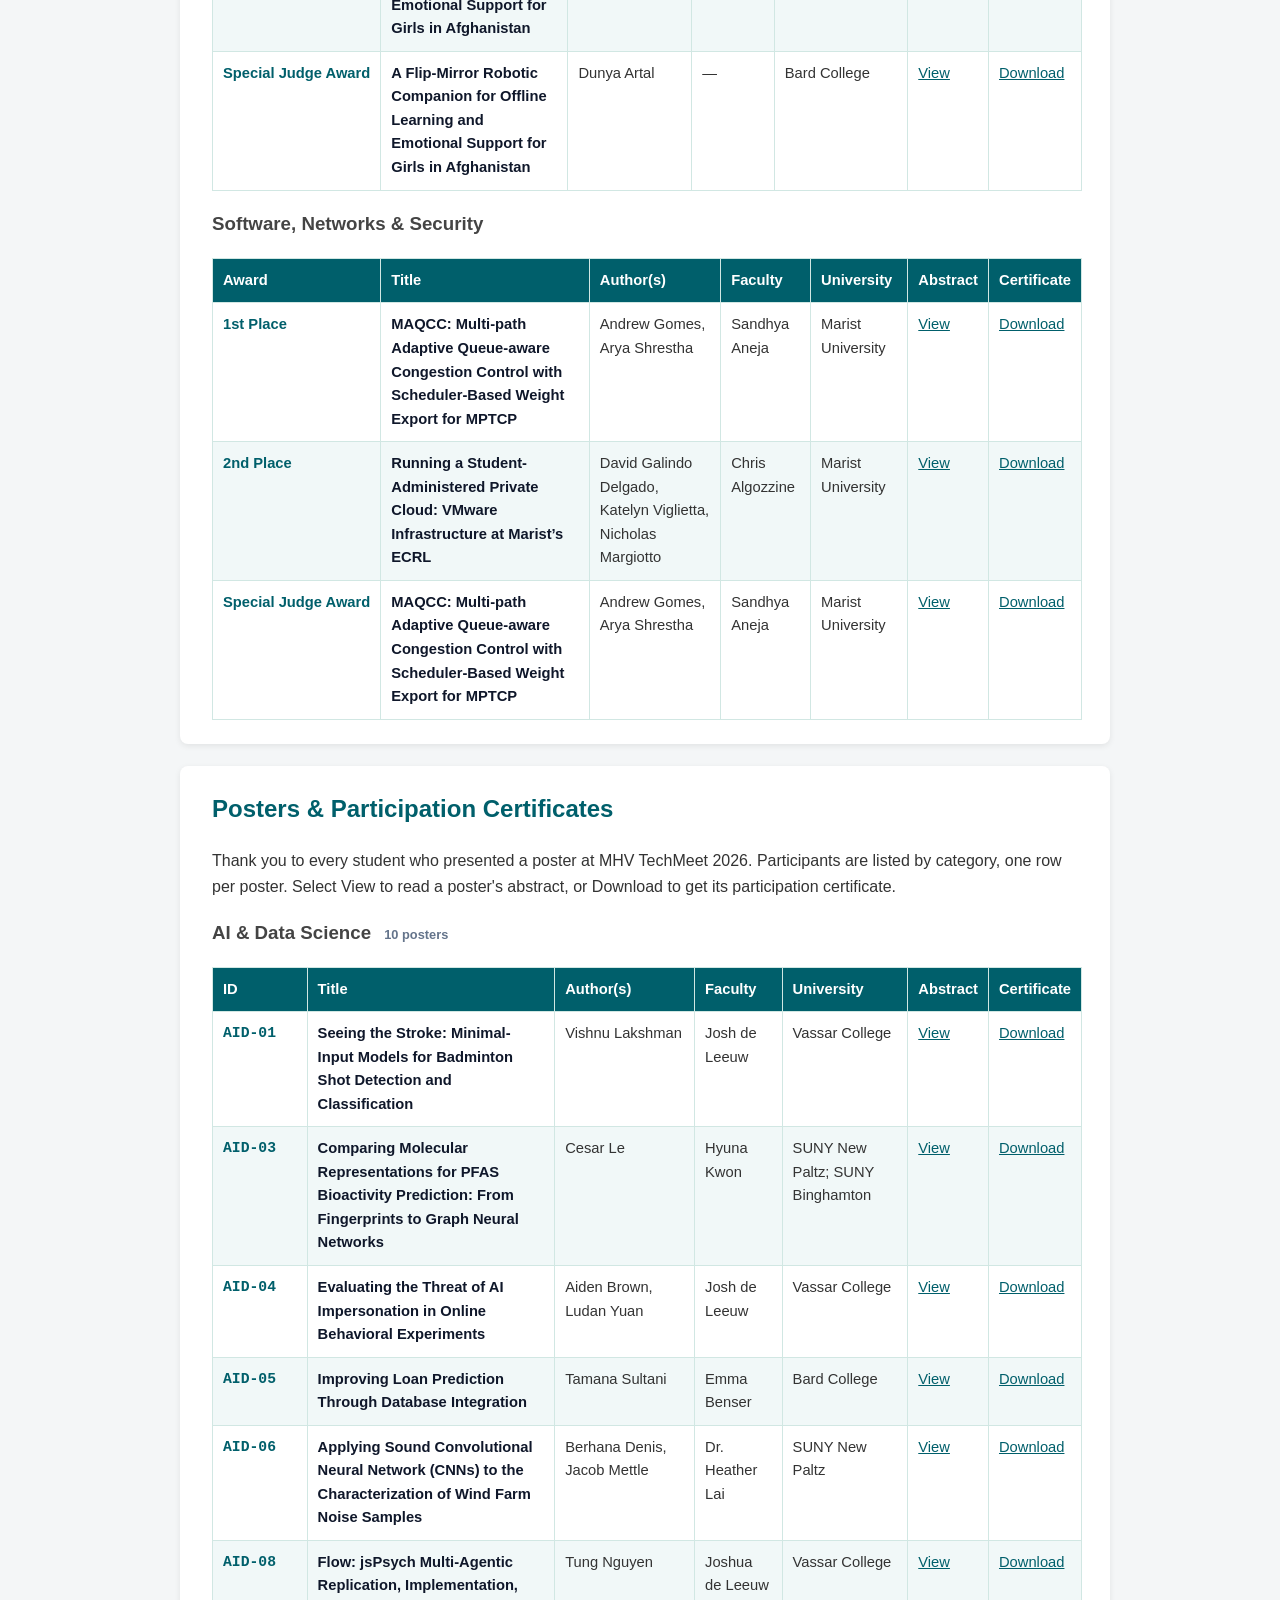
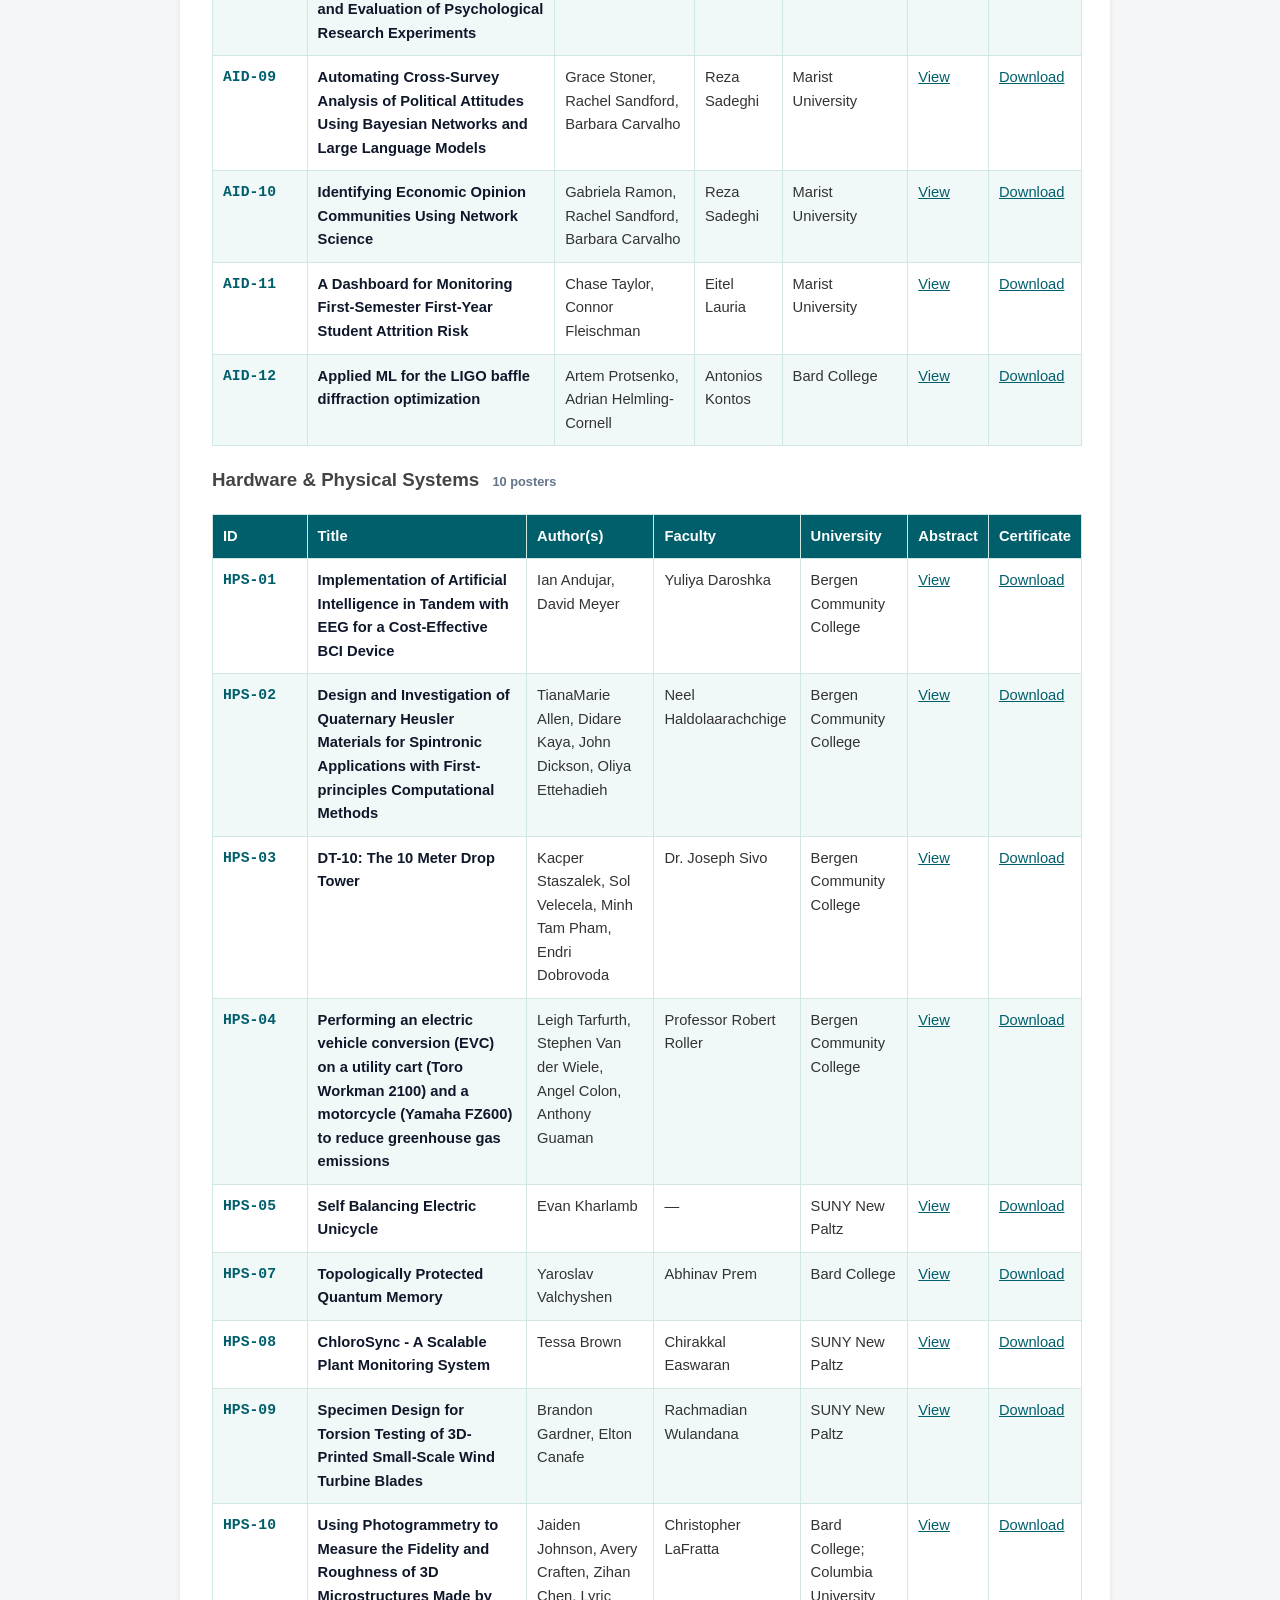
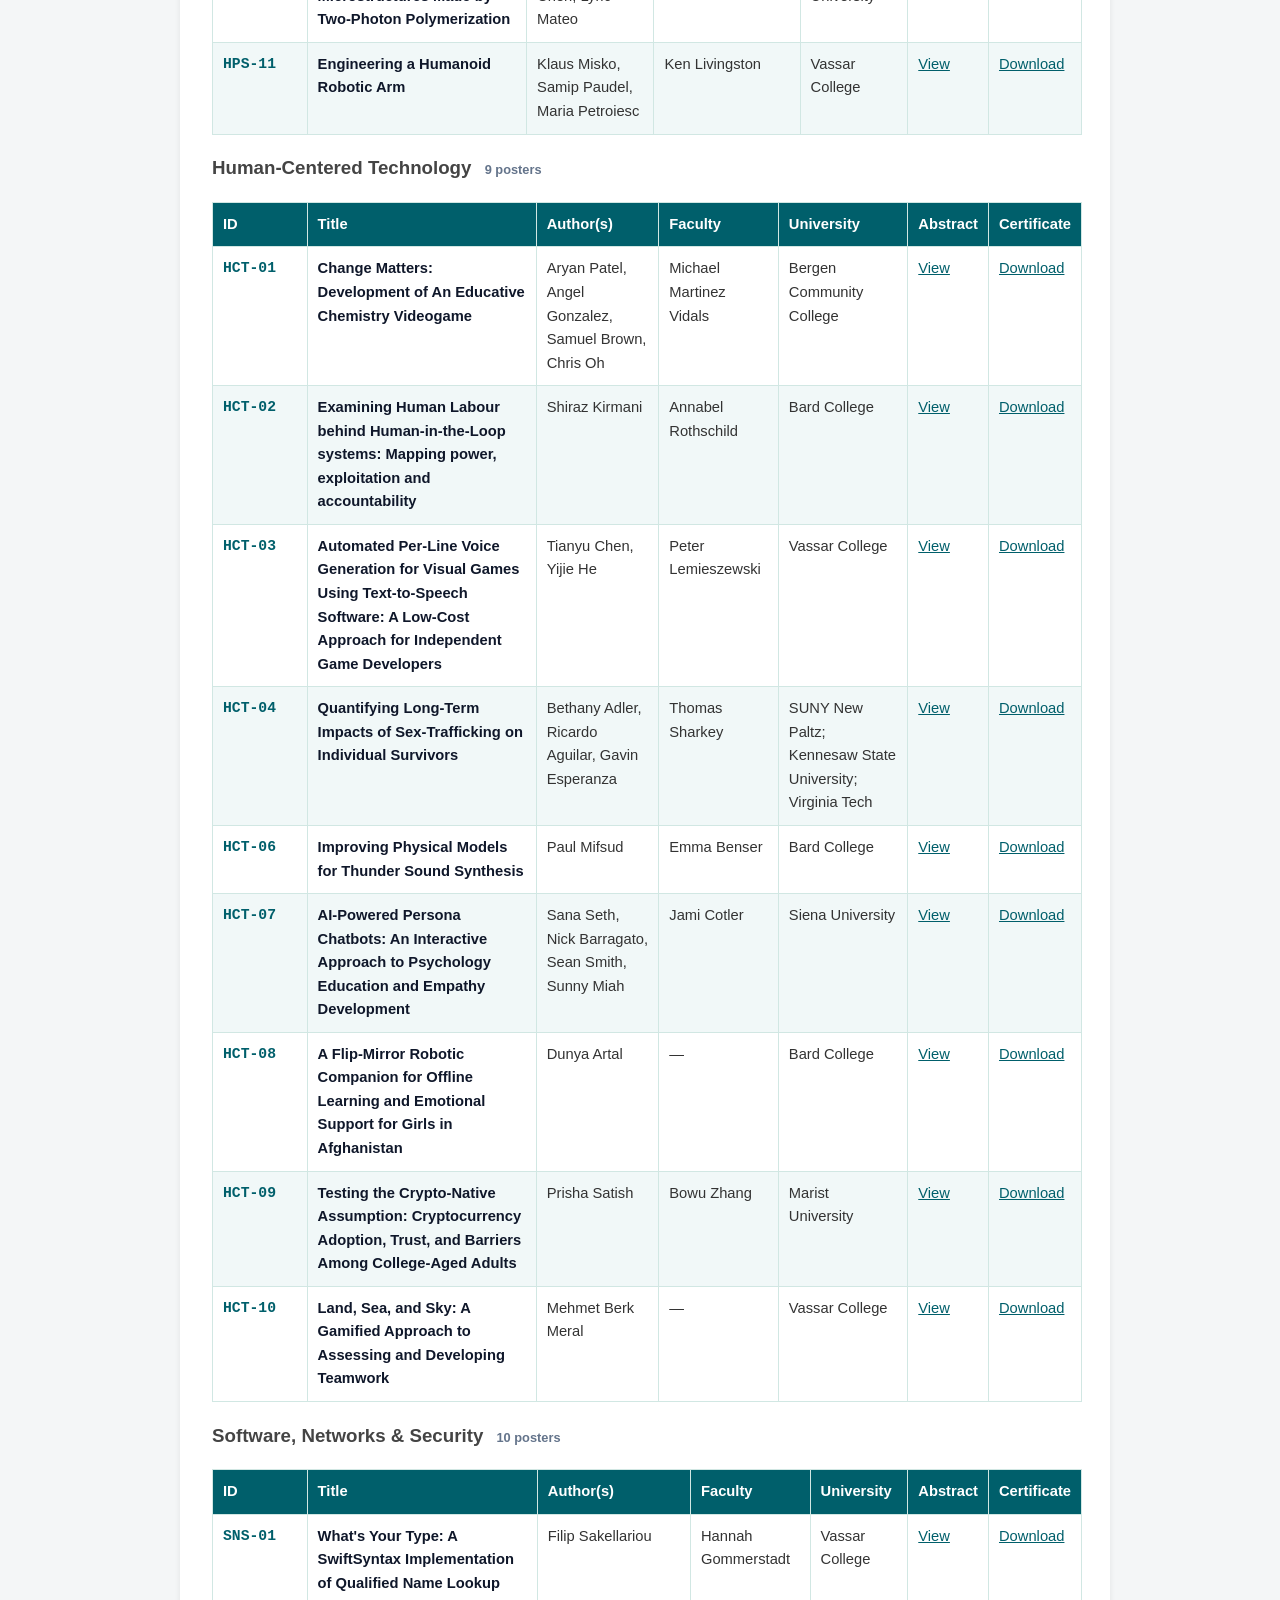
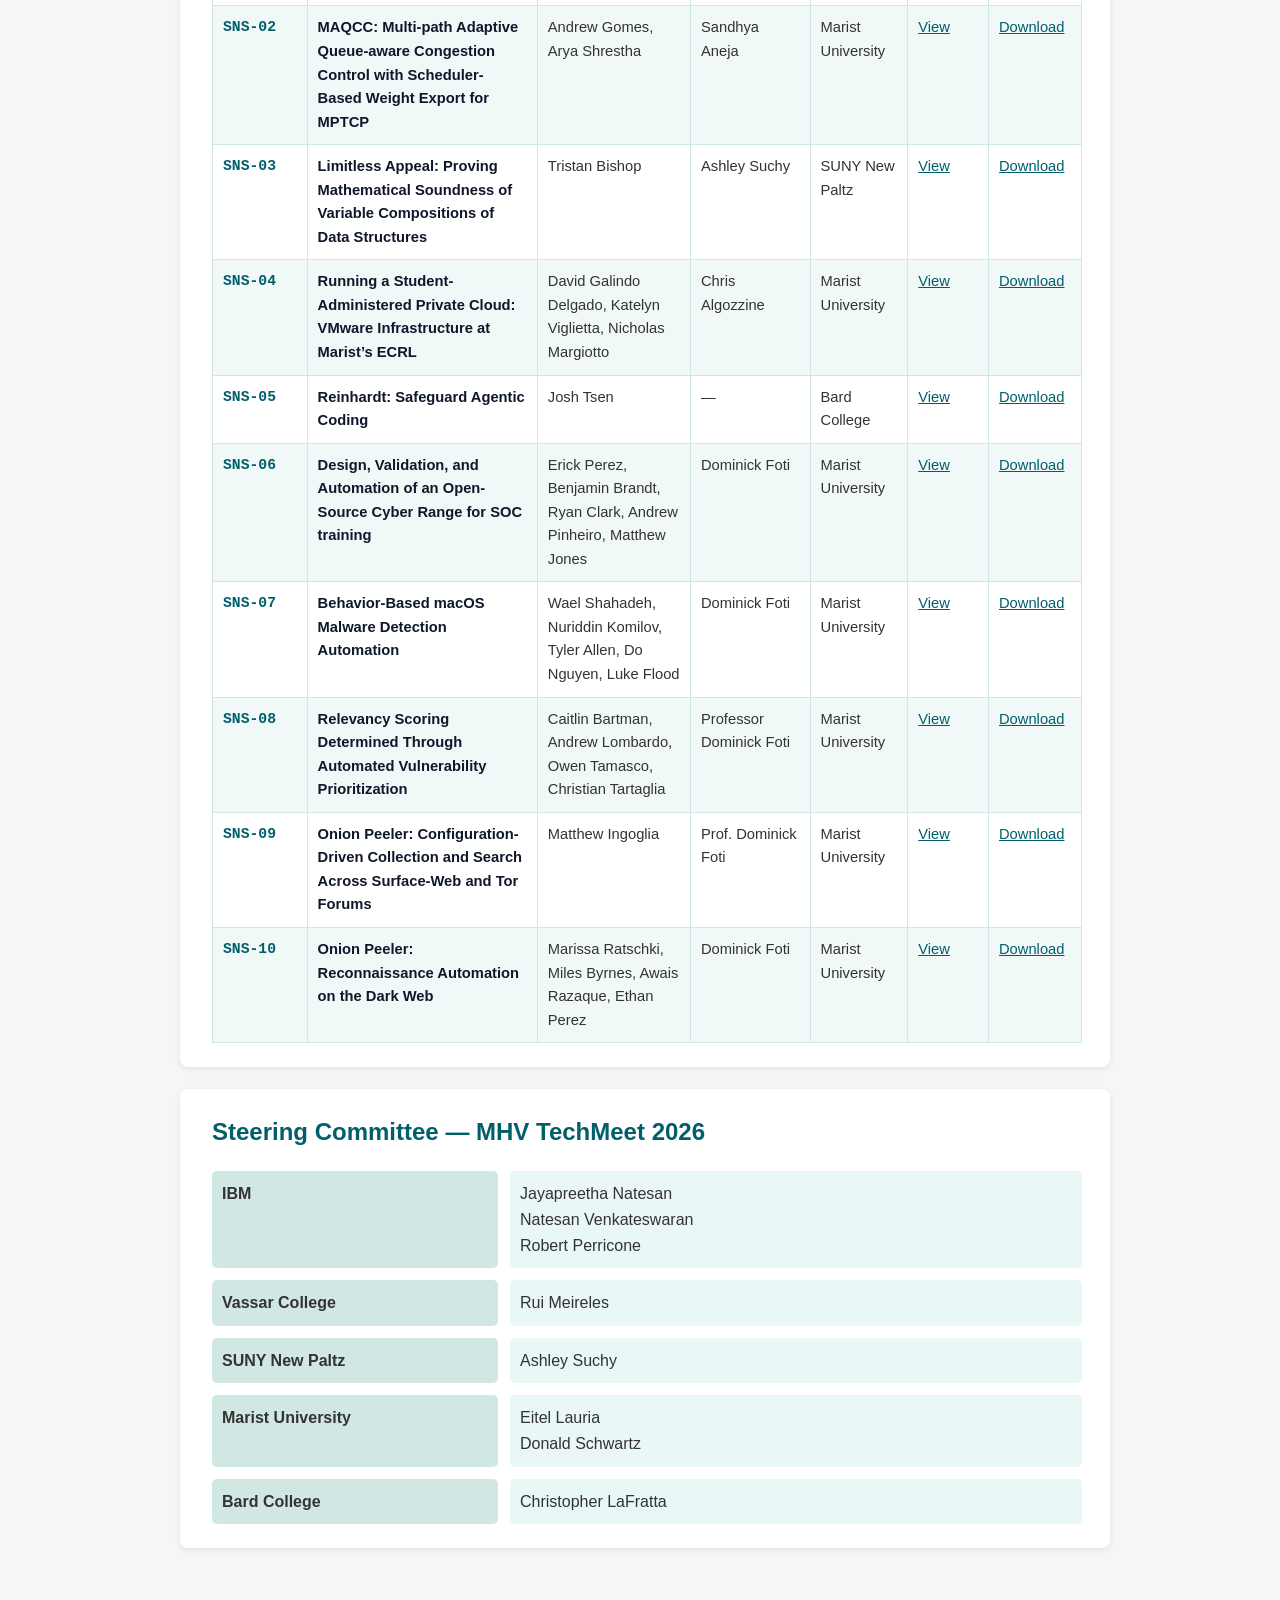
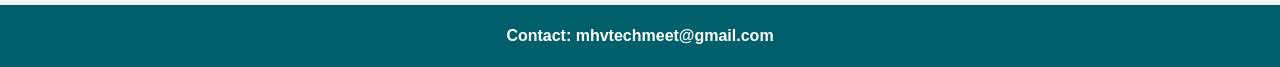
==== commit fe6a55e1: "Fold Posters page into home page: Abstract pop-up column in Winners and Participation tables; poster" ====
--- a/index.html
+++ b/index.html
@@ -39,7 +39,6 @@
 
 <nav>
   <a href="index.html">Home</a>
-  <a href="posters.html">Posters</a>
   <a href="mhvtm25.html">MHVTM 2025</a>
   <a href="mhvtm24.html">MHVTM 2024</a>
   <a href="about.html">About</a>
@@ -60,9 +59,8 @@
     <a href="#judges">Volunteer to Judge</a>
     <a href="#venue">Venue</a>
     <a href="#schedule">Schedule &amp; Invited Speaker</a>
-    <a href="#posters">Posters</a>
     <a href="#winners">Winners</a>
-    <a href="#participation-certificates">Participation Certificates</a>
+    <a href="#participation-certificates">Posters &amp; Certificates</a>
     <a href="#steering">Steering Committee</a>
   </aside>
 
@@ -104,9 +102,8 @@
   </p>
 
   <div class="quick-links">
-    <a class="pill-link" href="posters.html">Submitted Posters</a>
     <a class="pill-link" href="#winners">Winners</a>
-    <a class="pill-link" href="#participation-certificates">Participation Certificates</a>
+    <a class="pill-link" href="#participation-certificates">Posters &amp; Participation Certificates</a>
   </div>
 
 </section>
@@ -414,29 +411,6 @@
 
 <!-- POSTERS -->
 
-<section id="posters">
-
-  <h2>Posters</h2>
-
-  <p>
-    39 student research projects were presented at the poster session, in four categories:
-  </p>
-
-  <table class="schedule-table">
-    <tbody>
-      <tr><td><a href="posters.html#ai-data-science">AI &amp; Data Science</a></td><td>10 posters</td></tr>
-      <tr><td><a href="posters.html#hardware-physical-systems">Hardware &amp; Physical Systems</a></td><td>10 posters</td></tr>
-      <tr><td><a href="posters.html#human-centered-technology">Human-Centered Technology</a></td><td>9 posters</td></tr>
-      <tr><td><a href="posters.html#software-networks-security">Software, Networks &amp; Security</a></td><td>10 posters</td></tr>
-    </tbody>
-  </table>
-
-  <p>
-    <a class="button" href="posters.html">View all posters and abstracts</a>
-  </p>
-
-</section>
-
 <section id="winners">
 
   <h2>Winners</h2>
@@ -451,12 +425,12 @@
   <div class="table-wrapper">
     <table class="poster-table winners-table">
       <thead>
-        <tr><th>Award</th><th>Title</th><th>Author(s)</th><th>Faculty</th><th>University</th><th>Certificate</th></tr>
+        <tr><th>Award</th><th>Title</th><th>Author(s)</th><th>Faculty</th><th>University</th><th>Abstract</th><th>Certificate</th></tr>
       </thead>
       <tbody>
-        <tr><td class="col-award">1st Place</td><td class="col-title">Seeing the Stroke: Minimal-Input Models for Badminton Shot Detection and Classification</td><td>Vishnu Lakshman</td><td>Josh de Leeuw</td><td>Vassar College</td><td><a href="https://drive.google.com/file/d/1MyBJTIMLkLAnxGeI3EK9dy-FqhV_H83B/view?usp=drivesdk" target="_blank" rel="noopener noreferrer">Download</a></td></tr>
-        <tr><td class="col-award">2nd Place</td><td class="col-title">Evaluating the Threat of AI Impersonation in Online Behavioral Experiments</td><td>Aiden Brown, Ludan Yuan</td><td>Josh de Leeuw</td><td>Vassar College</td><td><a href="https://drive.google.com/file/d/16aBfT0swukYftmTToUtdhCjVu177Hh2W/view?usp=drivesdk" target="_blank" rel="noopener noreferrer">Download</a></td></tr>
-        <tr><td class="col-award">Special Judge Award</td><td class="col-title">Evaluating the Threat of AI Impersonation in Online Behavioral Experiments</td><td>Aiden Brown, Ludan Yuan</td><td>Josh de Leeuw</td><td>Vassar College</td><td><a href="https://drive.google.com/file/d/18S0xaTIN2zLtgRPfAKULJaO4HMhpcdyc/view?usp=drivesdk" target="_blank" rel="noopener noreferrer">Download</a></td></tr>
+        <tr><td class="col-award">1st Place</td><td class="col-title">Seeing the Stroke: Minimal-Input Models for Badminton Shot Detection and Classification</td><td>Vishnu Lakshman</td><td>Josh de Leeuw</td><td>Vassar College</td><td><button type="button" class="abstract-link" data-abstract="abs-aid-01">View</button></td><td><a href="https://drive.google.com/file/d/1MyBJTIMLkLAnxGeI3EK9dy-FqhV_H83B/view?usp=drivesdk" target="_blank" rel="noopener noreferrer">Download</a></td></tr>
+        <tr><td class="col-award">2nd Place</td><td class="col-title">Evaluating the Threat of AI Impersonation in Online Behavioral Experiments</td><td>Aiden Brown, Ludan Yuan</td><td>Josh de Leeuw</td><td>Vassar College</td><td><button type="button" class="abstract-link" data-abstract="abs-aid-04">View</button></td><td><a href="https://drive.google.com/file/d/16aBfT0swukYftmTToUtdhCjVu177Hh2W/view?usp=drivesdk" target="_blank" rel="noopener noreferrer">Download</a></td></tr>
+        <tr><td class="col-award">Special Judge Award</td><td class="col-title">Evaluating the Threat of AI Impersonation in Online Behavioral Experiments</td><td>Aiden Brown, Ludan Yuan</td><td>Josh de Leeuw</td><td>Vassar College</td><td><button type="button" class="abstract-link" data-abstract="abs-aid-04">View</button></td><td><a href="https://drive.google.com/file/d/18S0xaTIN2zLtgRPfAKULJaO4HMhpcdyc/view?usp=drivesdk" target="_blank" rel="noopener noreferrer">Download</a></td></tr>
       </tbody>
     </table>
   </div>
@@ -465,12 +439,12 @@
   <div class="table-wrapper">
     <table class="poster-table winners-table">
       <thead>
-        <tr><th>Award</th><th>Title</th><th>Author(s)</th><th>Faculty</th><th>University</th><th>Certificate</th></tr>
+        <tr><th>Award</th><th>Title</th><th>Author(s)</th><th>Faculty</th><th>University</th><th>Abstract</th><th>Certificate</th></tr>
       </thead>
       <tbody>
-        <tr><td class="col-award">1st Place</td><td class="col-title">Using Photogrammetry to Measure the Fidelity and Roughness of 3D Microstructures Made by Two-Photon Polymerization</td><td>Jaiden Johnson, Avery Craften, Zihan Chen, Lyric Mateo</td><td>Christopher LaFratta</td><td>Bard College; Columbia University</td><td><a href="https://drive.google.com/file/d/1Q964QdA7x5xkIHISD8JIdWU4vubr1RXn/view?usp=drivesdk" target="_blank" rel="noopener noreferrer">Download</a></td></tr>
-        <tr><td class="col-award">2nd Place</td><td class="col-title">Performing an electric vehicle conversion (EVC) on a utility cart (Toro Workman 2100) and a motorcycle (Yamaha FZ600) to reduce greenhouse gas emissions</td><td>Leigh Tarfurth, Stephen Van der Wiele, Angel Colon, Anthony Guaman</td><td>Professor Robert Roller</td><td>Bergen Community College</td><td><a href="https://drive.google.com/file/d/1yFwVm_hCcueBRykrbL5ZKl-jvdsX4QUX/view?usp=drivesdk" target="_blank" rel="noopener noreferrer">Download</a></td></tr>
-        <tr><td class="col-award">Special Judge Award</td><td class="col-title">Engineering a Humanoid Robotic Arm</td><td>Klaus Misko, Samip Paudel, Maria Petroiesc</td><td>Ken Livingston</td><td>Vassar College</td><td><a href="https://drive.google.com/file/d/1w4QQFr3L0BDlmzojzqQpBZaztYtgo7Bh/view?usp=drivesdk" target="_blank" rel="noopener noreferrer">Download</a></td></tr>
+        <tr><td class="col-award">1st Place</td><td class="col-title">Using Photogrammetry to Measure the Fidelity and Roughness of 3D Microstructures Made by Two-Photon Polymerization</td><td>Jaiden Johnson, Avery Craften, Zihan Chen, Lyric Mateo</td><td>Christopher LaFratta</td><td>Bard College; Columbia University</td><td><button type="button" class="abstract-link" data-abstract="abs-hps-10">View</button></td><td><a href="https://drive.google.com/file/d/1Q964QdA7x5xkIHISD8JIdWU4vubr1RXn/view?usp=drivesdk" target="_blank" rel="noopener noreferrer">Download</a></td></tr>
+        <tr><td class="col-award">2nd Place</td><td class="col-title">Performing an electric vehicle conversion (EVC) on a utility cart (Toro Workman 2100) and a motorcycle (Yamaha FZ600) to reduce greenhouse gas emissions</td><td>Leigh Tarfurth, Stephen Van der Wiele, Angel Colon, Anthony Guaman</td><td>Professor Robert Roller</td><td>Bergen Community College</td><td><button type="button" class="abstract-link" data-abstract="abs-hps-04">View</button></td><td><a href="https://drive.google.com/file/d/1yFwVm_hCcueBRykrbL5ZKl-jvdsX4QUX/view?usp=drivesdk" target="_blank" rel="noopener noreferrer">Download</a></td></tr>
+        <tr><td class="col-award">Special Judge Award</td><td class="col-title">Engineering a Humanoid Robotic Arm</td><td>Klaus Misko, Samip Paudel, Maria Petroiesc</td><td>Ken Livingston</td><td>Vassar College</td><td><button type="button" class="abstract-link" data-abstract="abs-hps-11">View</button></td><td><a href="https://drive.google.com/file/d/1w4QQFr3L0BDlmzojzqQpBZaztYtgo7Bh/view?usp=drivesdk" target="_blank" rel="noopener noreferrer">Download</a></td></tr>
       </tbody>
     </table>
   </div>
@@ -479,12 +453,12 @@
   <div class="table-wrapper">
     <table class="poster-table winners-table">
       <thead>
-        <tr><th>Award</th><th>Title</th><th>Author(s)</th><th>Faculty</th><th>University</th><th>Certificate</th></tr>
+        <tr><th>Award</th><th>Title</th><th>Author(s)</th><th>Faculty</th><th>University</th><th>Abstract</th><th>Certificate</th></tr>
       </thead>
       <tbody>
-        <tr><td class="col-award">1st Place</td><td class="col-title">Quantifying Long-Term Impacts of Sex-Trafficking on Individual Survivors</td><td>Bethany Adler, Ricardo Aguilar, Gavin Esperanza</td><td>Thomas Sharkey</td><td>SUNY New Paltz; Kennesaw State University; Virginia Tech</td><td><a href="https://drive.google.com/file/d/1t_jyWw7t6MWBCvbQhaKE0cblydTetMAz/view?usp=drivesdk" target="_blank" rel="noopener noreferrer">Download</a></td></tr>
-        <tr><td class="col-award">2nd Place</td><td class="col-title">A Flip-Mirror Robotic Companion for Offline Learning and Emotional Support for Girls in Afghanistan</td><td>Dunya Artal</td><td>&mdash;</td><td>Bard College</td><td><a href="https://drive.google.com/file/d/1Kj64CDk4fak4MrSRdWBYoG0RKvE6UPxb/view?usp=drivesdk" target="_blank" rel="noopener noreferrer">Download</a></td></tr>
-        <tr><td class="col-award">Special Judge Award</td><td class="col-title">A Flip-Mirror Robotic Companion for Offline Learning and Emotional Support for Girls in Afghanistan</td><td>Dunya Artal</td><td>&mdash;</td><td>Bard College</td><td><a href="https://drive.google.com/file/d/1VpdBvSicol9uNo5mmjVdojVpACZRj2vb/view?usp=drivesdk" target="_blank" rel="noopener noreferrer">Download</a></td></tr>
+        <tr><td class="col-award">1st Place</td><td class="col-title">Quantifying Long-Term Impacts of Sex-Trafficking on Individual Survivors</td><td>Bethany Adler, Ricardo Aguilar, Gavin Esperanza</td><td>Thomas Sharkey</td><td>SUNY New Paltz; Kennesaw State University; Virginia Tech</td><td><button type="button" class="abstract-link" data-abstract="abs-hct-04">View</button></td><td><a href="https://drive.google.com/file/d/1t_jyWw7t6MWBCvbQhaKE0cblydTetMAz/view?usp=drivesdk" target="_blank" rel="noopener noreferrer">Download</a></td></tr>
+        <tr><td class="col-award">2nd Place</td><td class="col-title">A Flip-Mirror Robotic Companion for Offline Learning and Emotional Support for Girls in Afghanistan</td><td>Dunya Artal</td><td>&mdash;</td><td>Bard College</td><td><button type="button" class="abstract-link" data-abstract="abs-hct-08">View</button></td><td><a href="https://drive.google.com/file/d/1Kj64CDk4fak4MrSRdWBYoG0RKvE6UPxb/view?usp=drivesdk" target="_blank" rel="noopener noreferrer">Download</a></td></tr>
+        <tr><td class="col-award">Special Judge Award</td><td class="col-title">A Flip-Mirror Robotic Companion for Offline Learning and Emotional Support for Girls in Afghanistan</td><td>Dunya Artal</td><td>&mdash;</td><td>Bard College</td><td><button type="button" class="abstract-link" data-abstract="abs-hct-08">View</button></td><td><a href="https://drive.google.com/file/d/1VpdBvSicol9uNo5mmjVdojVpACZRj2vb/view?usp=drivesdk" target="_blank" rel="noopener noreferrer">Download</a></td></tr>
       </tbody>
     </table>
   </div>
@@ -493,12 +467,12 @@
   <div class="table-wrapper">
     <table class="poster-table winners-table">
       <thead>
-        <tr><th>Award</th><th>Title</th><th>Author(s)</th><th>Faculty</th><th>University</th><th>Certificate</th></tr>
+        <tr><th>Award</th><th>Title</th><th>Author(s)</th><th>Faculty</th><th>University</th><th>Abstract</th><th>Certificate</th></tr>
       </thead>
       <tbody>
-        <tr><td class="col-award">1st Place</td><td class="col-title">MAQCC: Multi-path Adaptive Queue-aware Congestion Control with Scheduler-Based Weight Export for MPTCP</td><td>Andrew Gomes, Arya Shrestha</td><td>Sandhya Aneja</td><td>Marist University</td><td><a href="https://drive.google.com/file/d/1EfVjySTASK3GM9ApbP9gDpjmnVAyxk0N/view?usp=drivesdk" target="_blank" rel="noopener noreferrer">Download</a></td></tr>
-        <tr><td class="col-award">2nd Place</td><td class="col-title">Running a Student-Administered Private Cloud: VMware Infrastructure at Marist’s ECRL</td><td>David Galindo Delgado, Katelyn Viglietta, Nicholas Margiotto</td><td>Chris Algozzine</td><td>Marist University</td><td><a href="https://drive.google.com/file/d/1N4QjuJp5pihOUcXG8UbQlcxmr4dEPy6V/view?usp=drivesdk" target="_blank" rel="noopener noreferrer">Download</a></td></tr>
-        <tr><td class="col-award">Special Judge Award</td><td class="col-title">MAQCC: Multi-path Adaptive Queue-aware Congestion Control with Scheduler-Based Weight Export for MPTCP</td><td>Andrew Gomes, Arya Shrestha</td><td>Sandhya Aneja</td><td>Marist University</td><td><a href="https://drive.google.com/file/d/1Mf8zCgczJ-tNKaPJ7AyjH6_PTfluGf3L/view?usp=drivesdk" target="_blank" rel="noopener noreferrer">Download</a></td></tr>
+        <tr><td class="col-award">1st Place</td><td class="col-title">MAQCC: Multi-path Adaptive Queue-aware Congestion Control with Scheduler-Based Weight Export for MPTCP</td><td>Andrew Gomes, Arya Shrestha</td><td>Sandhya Aneja</td><td>Marist University</td><td><button type="button" class="abstract-link" data-abstract="abs-sns-02">View</button></td><td><a href="https://drive.google.com/file/d/1EfVjySTASK3GM9ApbP9gDpjmnVAyxk0N/view?usp=drivesdk" target="_blank" rel="noopener noreferrer">Download</a></td></tr>
+        <tr><td class="col-award">2nd Place</td><td class="col-title">Running a Student-Administered Private Cloud: VMware Infrastructure at Marist’s ECRL</td><td>David Galindo Delgado, Katelyn Viglietta, Nicholas Margiotto</td><td>Chris Algozzine</td><td>Marist University</td><td><button type="button" class="abstract-link" data-abstract="abs-sns-04">View</button></td><td><a href="https://drive.google.com/file/d/1N4QjuJp5pihOUcXG8UbQlcxmr4dEPy6V/view?usp=drivesdk" target="_blank" rel="noopener noreferrer">Download</a></td></tr>
+        <tr><td class="col-award">Special Judge Award</td><td class="col-title">MAQCC: Multi-path Adaptive Queue-aware Congestion Control with Scheduler-Based Weight Export for MPTCP</td><td>Andrew Gomes, Arya Shrestha</td><td>Sandhya Aneja</td><td>Marist University</td><td><button type="button" class="abstract-link" data-abstract="abs-sns-02">View</button></td><td><a href="https://drive.google.com/file/d/1Mf8zCgczJ-tNKaPJ7AyjH6_PTfluGf3L/view?usp=drivesdk" target="_blank" rel="noopener noreferrer">Download</a></td></tr>
       </tbody>
     </table>
   </div>
@@ -508,30 +482,31 @@
 
 <section id="participation-certificates">
 
-  <h2>Participation Certificates</h2>
+  <h2>Posters &amp; Participation Certificates</h2>
 
   <p>
     Thank you to every student who presented a poster at MHV TechMeet 2026.
-    Participation certificates are listed by category, one per poster.
+    Participants are listed by category, one row per poster. Select View to read a poster's abstract,
+    or Download to get its participation certificate.
   </p>
 
   <h3>AI &amp; Data Science <span class="cat-count">10 posters</span></h3>
   <div class="table-wrapper">
     <table class="poster-table">
       <thead>
-        <tr><th class="col-id">ID</th><th>Title</th><th>Author(s)</th><th>Faculty</th><th>University</th><th>Certificate</th></tr>
+        <tr><th class="col-id">ID</th><th>Title</th><th>Author(s)</th><th>Faculty</th><th>University</th><th>Abstract</th><th>Certificate</th></tr>
       </thead>
       <tbody>
-        <tr><td class="col-id">AID-01</td><td class="col-title">Seeing the Stroke: Minimal-Input Models for Badminton Shot Detection and Classification</td><td>Vishnu Lakshman</td><td>Josh de Leeuw</td><td>Vassar College</td><td><a href="https://drive.google.com/file/d/1yJK7QsEw4CJk0CqJ4U1AVrifsMPZ8TE7/view?usp=drivesdk" target="_blank" rel="noopener noreferrer">Download</a></td></tr>
-        <tr><td class="col-id">AID-03</td><td class="col-title">Comparing Molecular Representations for PFAS Bioactivity Prediction: From Fingerprints to Graph Neural Networks</td><td>Cesar Le</td><td>Hyuna Kwon</td><td>SUNY New Paltz; SUNY Binghamton</td><td><a href="https://drive.google.com/file/d/1TIBEnZkJLLxDGQB8d3pPLK1Uys9b8uEf/view?usp=drivesdk" target="_blank" rel="noopener noreferrer">Download</a></td></tr>
-        <tr><td class="col-id">AID-04</td><td class="col-title">Evaluating the Threat of AI Impersonation in Online Behavioral Experiments</td><td>Aiden Brown, Ludan Yuan</td><td>Josh de Leeuw</td><td>Vassar College</td><td><a href="https://drive.google.com/file/d/10em8BKO7y9bYOs6pHebf8ZIEwWs1P7En/view?usp=drivesdk" target="_blank" rel="noopener noreferrer">Download</a></td></tr>
-        <tr><td class="col-id">AID-05</td><td class="col-title">Improving Loan Prediction Through Database Integration</td><td>Tamana Sultani</td><td>Emma Benser</td><td>Bard College</td><td><a href="https://drive.google.com/file/d/1oF4dCnR2Ku7jCwGtuT67xZ3H468lYnWe/view?usp=drivesdk" target="_blank" rel="noopener noreferrer">Download</a></td></tr>
-        <tr><td class="col-id">AID-06</td><td class="col-title">Applying Sound Convolutional Neural Network (CNNs)   to the Characterization of Wind Farm Noise Samples</td><td>Berhana Denis, Jacob Mettle</td><td>Dr. Heather Lai</td><td>SUNY New Paltz</td><td><a href="https://drive.google.com/file/d/1N9MbdltWivdAViiwAGgiVCUd9JDgjmFP/view?usp=drivesdk" target="_blank" rel="noopener noreferrer">Download</a></td></tr>
-        <tr><td class="col-id">AID-08</td><td class="col-title">Flow: jsPsych Multi-Agentic Replication, Implementation, and Evaluation of Psychological Research Experiments</td><td>Tung Nguyen</td><td>Joshua de Leeuw</td><td>Vassar College</td><td><a href="https://drive.google.com/file/d/1s_MLgv5T33uO5Mnf9cxxow3U7qGSbciw/view?usp=drivesdk" target="_blank" rel="noopener noreferrer">Download</a></td></tr>
-        <tr><td class="col-id">AID-09</td><td class="col-title">Automating Cross-Survey Analysis of Political Attitudes Using Bayesian Networks and Large Language Models</td><td>Grace Stoner, Rachel Sandford, Barbara Carvalho</td><td>Reza Sadeghi</td><td>Marist University</td><td><a href="https://drive.google.com/file/d/1ZIqDRzQpaisY5g4D5Yi7gk6aCmSU5QLR/view?usp=drivesdk" target="_blank" rel="noopener noreferrer">Download</a></td></tr>
-        <tr><td class="col-id">AID-10</td><td class="col-title">Identifying Economic Opinion Communities Using Network Science</td><td>Gabriela Ramon, Rachel Sandford, Barbara Carvalho</td><td>Reza Sadeghi</td><td>Marist University</td><td><a href="https://drive.google.com/file/d/1yI2OHb-dffIRxLlWTdgvO7_jea28YMqf/view?usp=drivesdk" target="_blank" rel="noopener noreferrer">Download</a></td></tr>
-        <tr><td class="col-id">AID-11</td><td class="col-title">A Dashboard for Monitoring First-Semester First-Year Student Attrition Risk</td><td>Chase Taylor, Connor Fleischman</td><td>Eitel Lauria</td><td>Marist University</td><td><a href="https://drive.google.com/file/d/134sSySiWK3WI378aH3jCh5kYezRB-n0G/view?usp=drivesdk" target="_blank" rel="noopener noreferrer">Download</a></td></tr>
-        <tr><td class="col-id">AID-12</td><td class="col-title">Applied ML for the LIGO baffle diffraction optimization</td><td>Artem Protsenko, Adrian Helmling-Cornell</td><td>Antonios Kontos</td><td>Bard College</td><td><a href="https://drive.google.com/file/d/12q5cQXXxdEdyRjZDFwpAEoVtVZ_y1pqU/view?usp=drivesdk" target="_blank" rel="noopener noreferrer">Download</a></td></tr>
+        <tr><td class="col-id">AID-01</td><td class="col-title">Seeing the Stroke: Minimal-Input Models for Badminton Shot Detection and Classification</td><td>Vishnu Lakshman</td><td>Josh de Leeuw</td><td>Vassar College</td><td><button type="button" class="abstract-link" data-abstract="abs-aid-01">View</button></td><td><a href="https://drive.google.com/file/d/1yJK7QsEw4CJk0CqJ4U1AVrifsMPZ8TE7/view?usp=drivesdk" target="_blank" rel="noopener noreferrer">Download</a></td></tr>
+        <tr><td class="col-id">AID-03</td><td class="col-title">Comparing Molecular Representations for PFAS Bioactivity Prediction: From Fingerprints to Graph Neural Networks</td><td>Cesar Le</td><td>Hyuna Kwon</td><td>SUNY New Paltz; SUNY Binghamton</td><td><button type="button" class="abstract-link" data-abstract="abs-aid-03">View</button></td><td><a href="https://drive.google.com/file/d/1TIBEnZkJLLxDGQB8d3pPLK1Uys9b8uEf/view?usp=drivesdk" target="_blank" rel="noopener noreferrer">Download</a></td></tr>
+        <tr><td class="col-id">AID-04</td><td class="col-title">Evaluating the Threat of AI Impersonation in Online Behavioral Experiments</td><td>Aiden Brown, Ludan Yuan</td><td>Josh de Leeuw</td><td>Vassar College</td><td><button type="button" class="abstract-link" data-abstract="abs-aid-04">View</button></td><td><a href="https://drive.google.com/file/d/10em8BKO7y9bYOs6pHebf8ZIEwWs1P7En/view?usp=drivesdk" target="_blank" rel="noopener noreferrer">Download</a></td></tr>
+        <tr><td class="col-id">AID-05</td><td class="col-title">Improving Loan Prediction Through Database Integration</td><td>Tamana Sultani</td><td>Emma Benser</td><td>Bard College</td><td><button type="button" class="abstract-link" data-abstract="abs-aid-05">View</button></td><td><a href="https://drive.google.com/file/d/1oF4dCnR2Ku7jCwGtuT67xZ3H468lYnWe/view?usp=drivesdk" target="_blank" rel="noopener noreferrer">Download</a></td></tr>
+        <tr><td class="col-id">AID-06</td><td class="col-title">Applying Sound Convolutional Neural Network (CNNs)   to the Characterization of Wind Farm Noise Samples</td><td>Berhana Denis, Jacob Mettle</td><td>Dr. Heather Lai</td><td>SUNY New Paltz</td><td><button type="button" class="abstract-link" data-abstract="abs-aid-06">View</button></td><td><a href="https://drive.google.com/file/d/1N9MbdltWivdAViiwAGgiVCUd9JDgjmFP/view?usp=drivesdk" target="_blank" rel="noopener noreferrer">Download</a></td></tr>
+        <tr><td class="col-id">AID-08</td><td class="col-title">Flow: jsPsych Multi-Agentic Replication, Implementation, and Evaluation of Psychological Research Experiments</td><td>Tung Nguyen</td><td>Joshua de Leeuw</td><td>Vassar College</td><td><button type="button" class="abstract-link" data-abstract="abs-aid-08">View</button></td><td><a href="https://drive.google.com/file/d/1s_MLgv5T33uO5Mnf9cxxow3U7qGSbciw/view?usp=drivesdk" target="_blank" rel="noopener noreferrer">Download</a></td></tr>
+        <tr><td class="col-id">AID-09</td><td class="col-title">Automating Cross-Survey Analysis of Political Attitudes Using Bayesian Networks and Large Language Models</td><td>Grace Stoner, Rachel Sandford, Barbara Carvalho</td><td>Reza Sadeghi</td><td>Marist University</td><td><button type="button" class="abstract-link" data-abstract="abs-aid-09">View</button></td><td><a href="https://drive.google.com/file/d/1ZIqDRzQpaisY5g4D5Yi7gk6aCmSU5QLR/view?usp=drivesdk" target="_blank" rel="noopener noreferrer">Download</a></td></tr>
+        <tr><td class="col-id">AID-10</td><td class="col-title">Identifying Economic Opinion Communities Using Network Science</td><td>Gabriela Ramon, Rachel Sandford, Barbara Carvalho</td><td>Reza Sadeghi</td><td>Marist University</td><td><button type="button" class="abstract-link" data-abstract="abs-aid-10">View</button></td><td><a href="https://drive.google.com/file/d/1yI2OHb-dffIRxLlWTdgvO7_jea28YMqf/view?usp=drivesdk" target="_blank" rel="noopener noreferrer">Download</a></td></tr>
+        <tr><td class="col-id">AID-11</td><td class="col-title">A Dashboard for Monitoring First-Semester First-Year Student Attrition Risk</td><td>Chase Taylor, Connor Fleischman</td><td>Eitel Lauria</td><td>Marist University</td><td><button type="button" class="abstract-link" data-abstract="abs-aid-11">View</button></td><td><a href="https://drive.google.com/file/d/134sSySiWK3WI378aH3jCh5kYezRB-n0G/view?usp=drivesdk" target="_blank" rel="noopener noreferrer">Download</a></td></tr>
+        <tr><td class="col-id">AID-12</td><td class="col-title">Applied ML for the LIGO baffle diffraction optimization</td><td>Artem Protsenko, Adrian Helmling-Cornell</td><td>Antonios Kontos</td><td>Bard College</td><td><button type="button" class="abstract-link" data-abstract="abs-aid-12">View</button></td><td><a href="https://drive.google.com/file/d/12q5cQXXxdEdyRjZDFwpAEoVtVZ_y1pqU/view?usp=drivesdk" target="_blank" rel="noopener noreferrer">Download</a></td></tr>
       </tbody>
     </table>
   </div>
@@ -540,19 +515,19 @@
   <div class="table-wrapper">
     <table class="poster-table">
       <thead>
-        <tr><th class="col-id">ID</th><th>Title</th><th>Author(s)</th><th>Faculty</th><th>University</th><th>Certificate</th></tr>
+        <tr><th class="col-id">ID</th><th>Title</th><th>Author(s)</th><th>Faculty</th><th>University</th><th>Abstract</th><th>Certificate</th></tr>
       </thead>
       <tbody>
-        <tr><td class="col-id">HPS-01</td><td class="col-title">Implementation of Artificial Intelligence in Tandem with EEG for a Cost-Effective BCI Device</td><td>Ian Andujar, David Meyer</td><td>Yuliya Daroshka</td><td>Bergen Community College</td><td><a href="https://drive.google.com/file/d/1CMdmTG7CZUF-w-Cn_S5FotwU4x8DF2fA/view?usp=drivesdk" target="_blank" rel="noopener noreferrer">Download</a></td></tr>
-        <tr><td class="col-id">HPS-02</td><td class="col-title">Design and Investigation of Quaternary Heusler Materials for Spintronic Applications with First-principles Computational Methods</td><td>TianaMarie Allen, Didare Kaya, John Dickson, Oliya Ettehadieh</td><td>Neel Haldolaarachchige</td><td>Bergen Community College</td><td><a href="https://drive.google.com/file/d/1DmBydqassK6L8GQaEDUCUWOfC3udlcA6/view?usp=drivesdk" target="_blank" rel="noopener noreferrer">Download</a></td></tr>
-        <tr><td class="col-id">HPS-03</td><td class="col-title">DT-10: The 10 Meter Drop Tower</td><td>Kacper Staszalek, Sol Velecela, Minh Tam Pham, Endri Dobrovoda</td><td>Dr. Joseph Sivo</td><td>Bergen Community College</td><td><a href="https://drive.google.com/file/d/1vRXlT8gR_a3fryRuot4X3Ave5XusxE9U/view?usp=drivesdk" target="_blank" rel="noopener noreferrer">Download</a></td></tr>
-        <tr><td class="col-id">HPS-04</td><td class="col-title">Performing an electric vehicle conversion (EVC) on a utility cart (Toro Workman 2100) and a motorcycle (Yamaha FZ600) to reduce greenhouse gas emissions</td><td>Leigh Tarfurth, Stephen Van der Wiele, Angel Colon, Anthony Guaman</td><td>Professor Robert Roller</td><td>Bergen Community College</td><td><a href="https://drive.google.com/file/d/1zKuujjHHxDZSN7Dia2KbkoGq_UWRECyx/view?usp=drivesdk" target="_blank" rel="noopener noreferrer">Download</a></td></tr>
-        <tr><td class="col-id">HPS-05</td><td class="col-title">Self Balancing Electric Unicycle</td><td>Evan Kharlamb</td><td>&mdash;</td><td>SUNY New Paltz</td><td><a href="https://drive.google.com/file/d/1KbOYq8Mg4fEV---9tuZSX0JD1-2du0bG/view?usp=drivesdk" target="_blank" rel="noopener noreferrer">Download</a></td></tr>
-        <tr><td class="col-id">HPS-07</td><td class="col-title">Topologically Protected Quantum Memory</td><td>Yaroslav Valchyshen</td><td>Abhinav Prem</td><td>Bard College</td><td><a href="https://drive.google.com/file/d/110MYgTZ0oMW6ti3xIBCqPDltZYrjw_RX/view?usp=drivesdk" target="_blank" rel="noopener noreferrer">Download</a></td></tr>
-        <tr><td class="col-id">HPS-08</td><td class="col-title">ChloroSync - A Scalable Plant Monitoring System</td><td>Tessa Brown</td><td>Chirakkal Easwaran</td><td>SUNY New Paltz</td><td><a href="https://drive.google.com/file/d/19BH_YMZjNyIv-RjJC-23nUSAyoUNYYp2/view?usp=drivesdk" target="_blank" rel="noopener noreferrer">Download</a></td></tr>
-        <tr><td class="col-id">HPS-09</td><td class="col-title">Specimen Design for Torsion Testing of 3D-Printed Small-Scale Wind Turbine Blades</td><td>Brandon Gardner, Elton Canafe</td><td>Rachmadian Wulandana</td><td>SUNY New Paltz</td><td><a href="https://drive.google.com/file/d/1f0TFi4FyJm4e_W8lEH5nzhWOkEwNofp1/view?usp=drivesdk" target="_blank" rel="noopener noreferrer">Download</a></td></tr>
-        <tr><td class="col-id">HPS-10</td><td class="col-title">Using Photogrammetry to Measure the Fidelity and Roughness of 3D Microstructures Made by Two-Photon Polymerization</td><td>Jaiden Johnson, Avery Craften, Zihan Chen, Lyric Mateo</td><td>Christopher LaFratta</td><td>Bard College; Columbia University</td><td><a href="https://drive.google.com/file/d/1rulDQ5ye9D5oPLIkQ76apJHX0MgUdA8s/view?usp=drivesdk" target="_blank" rel="noopener noreferrer">Download</a></td></tr>
-        <tr><td class="col-id">HPS-11</td><td class="col-title">Engineering a Humanoid Robotic Arm</td><td>Klaus Misko, Samip Paudel, Maria Petroiesc</td><td>Ken Livingston</td><td>Vassar College</td><td><a href="https://drive.google.com/file/d/1czm3ZmA_3cEphvaXId5sITaiP1yBZn4m/view?usp=drivesdk" target="_blank" rel="noopener noreferrer">Download</a></td></tr>
+        <tr><td class="col-id">HPS-01</td><td class="col-title">Implementation of Artificial Intelligence in Tandem with EEG for a Cost-Effective BCI Device</td><td>Ian Andujar, David Meyer</td><td>Yuliya Daroshka</td><td>Bergen Community College</td><td><button type="button" class="abstract-link" data-abstract="abs-hps-01">View</button></td><td><a href="https://drive.google.com/file/d/1CMdmTG7CZUF-w-Cn_S5FotwU4x8DF2fA/view?usp=drivesdk" target="_blank" rel="noopener noreferrer">Download</a></td></tr>
+        <tr><td class="col-id">HPS-02</td><td class="col-title">Design and Investigation of Quaternary Heusler Materials for Spintronic Applications with First-principles Computational Methods</td><td>TianaMarie Allen, Didare Kaya, John Dickson, Oliya Ettehadieh</td><td>Neel Haldolaarachchige</td><td>Bergen Community College</td><td><button type="button" class="abstract-link" data-abstract="abs-hps-02">View</button></td><td><a href="https://drive.google.com/file/d/1DmBydqassK6L8GQaEDUCUWOfC3udlcA6/view?usp=drivesdk" target="_blank" rel="noopener noreferrer">Download</a></td></tr>
+        <tr><td class="col-id">HPS-03</td><td class="col-title">DT-10: The 10 Meter Drop Tower</td><td>Kacper Staszalek, Sol Velecela, Minh Tam Pham, Endri Dobrovoda</td><td>Dr. Joseph Sivo</td><td>Bergen Community College</td><td><button type="button" class="abstract-link" data-abstract="abs-hps-03">View</button></td><td><a href="https://drive.google.com/file/d/1vRXlT8gR_a3fryRuot4X3Ave5XusxE9U/view?usp=drivesdk" target="_blank" rel="noopener noreferrer">Download</a></td></tr>
+        <tr><td class="col-id">HPS-04</td><td class="col-title">Performing an electric vehicle conversion (EVC) on a utility cart (Toro Workman 2100) and a motorcycle (Yamaha FZ600) to reduce greenhouse gas emissions</td><td>Leigh Tarfurth, Stephen Van der Wiele, Angel Colon, Anthony Guaman</td><td>Professor Robert Roller</td><td>Bergen Community College</td><td><button type="button" class="abstract-link" data-abstract="abs-hps-04">View</button></td><td><a href="https://drive.google.com/file/d/1zKuujjHHxDZSN7Dia2KbkoGq_UWRECyx/view?usp=drivesdk" target="_blank" rel="noopener noreferrer">Download</a></td></tr>
+        <tr><td class="col-id">HPS-05</td><td class="col-title">Self Balancing Electric Unicycle</td><td>Evan Kharlamb</td><td>&mdash;</td><td>SUNY New Paltz</td><td><button type="button" class="abstract-link" data-abstract="abs-hps-05">View</button></td><td><a href="https://drive.google.com/file/d/1KbOYq8Mg4fEV---9tuZSX0JD1-2du0bG/view?usp=drivesdk" target="_blank" rel="noopener noreferrer">Download</a></td></tr>
+        <tr><td class="col-id">HPS-07</td><td class="col-title">Topologically Protected Quantum Memory</td><td>Yaroslav Valchyshen</td><td>Abhinav Prem</td><td>Bard College</td><td><button type="button" class="abstract-link" data-abstract="abs-hps-07">View</button></td><td><a href="https://drive.google.com/file/d/110MYgTZ0oMW6ti3xIBCqPDltZYrjw_RX/view?usp=drivesdk" target="_blank" rel="noopener noreferrer">Download</a></td></tr>
+        <tr><td class="col-id">HPS-08</td><td class="col-title">ChloroSync - A Scalable Plant Monitoring System</td><td>Tessa Brown</td><td>Chirakkal Easwaran</td><td>SUNY New Paltz</td><td><button type="button" class="abstract-link" data-abstract="abs-hps-08">View</button></td><td><a href="https://drive.google.com/file/d/19BH_YMZjNyIv-RjJC-23nUSAyoUNYYp2/view?usp=drivesdk" target="_blank" rel="noopener noreferrer">Download</a></td></tr>
+        <tr><td class="col-id">HPS-09</td><td class="col-title">Specimen Design for Torsion Testing of 3D-Printed Small-Scale Wind Turbine Blades</td><td>Brandon Gardner, Elton Canafe</td><td>Rachmadian Wulandana</td><td>SUNY New Paltz</td><td><button type="button" class="abstract-link" data-abstract="abs-hps-09">View</button></td><td><a href="https://drive.google.com/file/d/1f0TFi4FyJm4e_W8lEH5nzhWOkEwNofp1/view?usp=drivesdk" target="_blank" rel="noopener noreferrer">Download</a></td></tr>
+        <tr><td class="col-id">HPS-10</td><td class="col-title">Using Photogrammetry to Measure the Fidelity and Roughness of 3D Microstructures Made by Two-Photon Polymerization</td><td>Jaiden Johnson, Avery Craften, Zihan Chen, Lyric Mateo</td><td>Christopher LaFratta</td><td>Bard College; Columbia University</td><td><button type="button" class="abstract-link" data-abstract="abs-hps-10">View</button></td><td><a href="https://drive.google.com/file/d/1rulDQ5ye9D5oPLIkQ76apJHX0MgUdA8s/view?usp=drivesdk" target="_blank" rel="noopener noreferrer">Download</a></td></tr>
+        <tr><td class="col-id">HPS-11</td><td class="col-title">Engineering a Humanoid Robotic Arm</td><td>Klaus Misko, Samip Paudel, Maria Petroiesc</td><td>Ken Livingston</td><td>Vassar College</td><td><button type="button" class="abstract-link" data-abstract="abs-hps-11">View</button></td><td><a href="https://drive.google.com/file/d/1czm3ZmA_3cEphvaXId5sITaiP1yBZn4m/view?usp=drivesdk" target="_blank" rel="noopener noreferrer">Download</a></td></tr>
       </tbody>
     </table>
   </div>
@@ -561,18 +536,18 @@
   <div class="table-wrapper">
     <table class="poster-table">
       <thead>
-        <tr><th class="col-id">ID</th><th>Title</th><th>Author(s)</th><th>Faculty</th><th>University</th><th>Certificate</th></tr>
+        <tr><th class="col-id">ID</th><th>Title</th><th>Author(s)</th><th>Faculty</th><th>University</th><th>Abstract</th><th>Certificate</th></tr>
       </thead>
       <tbody>
-        <tr><td class="col-id">HCT-01</td><td class="col-title">Change Matters: Development of An Educative Chemistry Videogame</td><td>Aryan Patel, Angel Gonzalez, Samuel Brown, Chris Oh</td><td>Michael Martinez Vidals</td><td>Bergen Community College</td><td><a href="https://drive.google.com/file/d/19dguyjEUVG1ONxcY7zTllnWEMUXnD-mv/view?usp=drivesdk" target="_blank" rel="noopener noreferrer">Download</a></td></tr>
-        <tr><td class="col-id">HCT-02</td><td class="col-title">Examining Human Labour behind Human-in-the-Loop systems: Mapping power, exploitation and accountability</td><td>Shiraz Kirmani</td><td>Annabel Rothschild</td><td>Bard College</td><td><a href="https://drive.google.com/file/d/1NpK2-ItNX4fOcljBkFTmctCXU8xkGKvq/view?usp=drivesdk" target="_blank" rel="noopener noreferrer">Download</a></td></tr>
-        <tr><td class="col-id">HCT-03</td><td class="col-title">Automated Per-Line Voice Generation for Visual Games Using Text-to-Speech Software: A Low-Cost Approach for Independent Game Developers</td><td>Tianyu Chen, Yijie He</td><td>Peter Lemieszewski</td><td>Vassar College</td><td><a href="https://drive.google.com/file/d/1C32L4EsP-CjI3HQ2KC_CO5HpFihJnSse/view?usp=drivesdk" target="_blank" rel="noopener noreferrer">Download</a></td></tr>
-        <tr><td class="col-id">HCT-04</td><td class="col-title">Quantifying Long-Term Impacts of Sex-Trafficking on Individual Survivors</td><td>Bethany Adler, Ricardo Aguilar, Gavin Esperanza</td><td>Thomas Sharkey</td><td>SUNY New Paltz; Kennesaw State University; Virginia Tech</td><td><a href="https://drive.google.com/file/d/1NusriVcptIVB5gaQFBLUHqO7YmIWcRRg/view?usp=drivesdk" target="_blank" rel="noopener noreferrer">Download</a></td></tr>
-        <tr><td class="col-id">HCT-06</td><td class="col-title">Improving Physical Models for Thunder Sound Synthesis</td><td>Paul Mifsud</td><td>Emma Benser</td><td>Bard College</td><td><a href="https://drive.google.com/file/d/1NEKkeDY0XAPaTDGVCJOBormJsO01Y4fg/view?usp=drivesdk" target="_blank" rel="noopener noreferrer">Download</a></td></tr>
-        <tr><td class="col-id">HCT-07</td><td class="col-title">AI-Powered Persona Chatbots: An Interactive Approach to Psychology Education and Empathy Development</td><td>Sana Seth, Nick Barragato, Sean Smith, Sunny Miah</td><td>Jami Cotler</td><td>Siena University</td><td><a href="https://drive.google.com/file/d/1d0dOMOk_Ovrj5xoTq0ggz2mcN1RNHu9N/view?usp=drivesdk" target="_blank" rel="noopener noreferrer">Download</a></td></tr>
-        <tr><td class="col-id">HCT-08</td><td class="col-title">A Flip-Mirror Robotic Companion for Offline Learning and Emotional Support for Girls in Afghanistan</td><td>Dunya Artal</td><td>&mdash;</td><td>Bard College</td><td><a href="https://drive.google.com/file/d/1Z2GBFF61c7gMF61iAqev2H_S5v-h6qnl/view?usp=drivesdk" target="_blank" rel="noopener noreferrer">Download</a></td></tr>
-        <tr><td class="col-id">HCT-09</td><td class="col-title">Testing the Crypto-Native Assumption: Cryptocurrency Adoption, Trust, and Barriers Among College-Aged Adults</td><td>Prisha Satish</td><td>Bowu Zhang</td><td>Marist University</td><td><a href="https://drive.google.com/file/d/14wUBM_8p6GUSjyTxzP5GCVtjl4DpHf-C/view?usp=drivesdk" target="_blank" rel="noopener noreferrer">Download</a></td></tr>
-        <tr><td class="col-id">HCT-10</td><td class="col-title">Land, Sea, and Sky: A Gamified Approach to Assessing and Developing Teamwork</td><td>Mehmet Berk Meral</td><td>&mdash;</td><td>Vassar College</td><td><a href="https://drive.google.com/file/d/1jpDck72S-tUnML1qvZkKy7veZ6hCHrOx/view?usp=drivesdk" target="_blank" rel="noopener noreferrer">Download</a></td></tr>
+        <tr><td class="col-id">HCT-01</td><td class="col-title">Change Matters: Development of An Educative Chemistry Videogame</td><td>Aryan Patel, Angel Gonzalez, Samuel Brown, Chris Oh</td><td>Michael Martinez Vidals</td><td>Bergen Community College</td><td><button type="button" class="abstract-link" data-abstract="abs-hct-01">View</button></td><td><a href="https://drive.google.com/file/d/19dguyjEUVG1ONxcY7zTllnWEMUXnD-mv/view?usp=drivesdk" target="_blank" rel="noopener noreferrer">Download</a></td></tr>
+        <tr><td class="col-id">HCT-02</td><td class="col-title">Examining Human Labour behind Human-in-the-Loop systems: Mapping power, exploitation and accountability</td><td>Shiraz Kirmani</td><td>Annabel Rothschild</td><td>Bard College</td><td><button type="button" class="abstract-link" data-abstract="abs-hct-02">View</button></td><td><a href="https://drive.google.com/file/d/1NpK2-ItNX4fOcljBkFTmctCXU8xkGKvq/view?usp=drivesdk" target="_blank" rel="noopener noreferrer">Download</a></td></tr>
+        <tr><td class="col-id">HCT-03</td><td class="col-title">Automated Per-Line Voice Generation for Visual Games Using Text-to-Speech Software: A Low-Cost Approach for Independent Game Developers</td><td>Tianyu Chen, Yijie He</td><td>Peter Lemieszewski</td><td>Vassar College</td><td><button type="button" class="abstract-link" data-abstract="abs-hct-03">View</button></td><td><a href="https://drive.google.com/file/d/1C32L4EsP-CjI3HQ2KC_CO5HpFihJnSse/view?usp=drivesdk" target="_blank" rel="noopener noreferrer">Download</a></td></tr>
+        <tr><td class="col-id">HCT-04</td><td class="col-title">Quantifying Long-Term Impacts of Sex-Trafficking on Individual Survivors</td><td>Bethany Adler, Ricardo Aguilar, Gavin Esperanza</td><td>Thomas Sharkey</td><td>SUNY New Paltz; Kennesaw State University; Virginia Tech</td><td><button type="button" class="abstract-link" data-abstract="abs-hct-04">View</button></td><td><a href="https://drive.google.com/file/d/1NusriVcptIVB5gaQFBLUHqO7YmIWcRRg/view?usp=drivesdk" target="_blank" rel="noopener noreferrer">Download</a></td></tr>
+        <tr><td class="col-id">HCT-06</td><td class="col-title">Improving Physical Models for Thunder Sound Synthesis</td><td>Paul Mifsud</td><td>Emma Benser</td><td>Bard College</td><td><button type="button" class="abstract-link" data-abstract="abs-hct-06">View</button></td><td><a href="https://drive.google.com/file/d/1NEKkeDY0XAPaTDGVCJOBormJsO01Y4fg/view?usp=drivesdk" target="_blank" rel="noopener noreferrer">Download</a></td></tr>
+        <tr><td class="col-id">HCT-07</td><td class="col-title">AI-Powered Persona Chatbots: An Interactive Approach to Psychology Education and Empathy Development</td><td>Sana Seth, Nick Barragato, Sean Smith, Sunny Miah</td><td>Jami Cotler</td><td>Siena University</td><td><button type="button" class="abstract-link" data-abstract="abs-hct-07">View</button></td><td><a href="https://drive.google.com/file/d/1d0dOMOk_Ovrj5xoTq0ggz2mcN1RNHu9N/view?usp=drivesdk" target="_blank" rel="noopener noreferrer">Download</a></td></tr>
+        <tr><td class="col-id">HCT-08</td><td class="col-title">A Flip-Mirror Robotic Companion for Offline Learning and Emotional Support for Girls in Afghanistan</td><td>Dunya Artal</td><td>&mdash;</td><td>Bard College</td><td><button type="button" class="abstract-link" data-abstract="abs-hct-08">View</button></td><td><a href="https://drive.google.com/file/d/1Z2GBFF61c7gMF61iAqev2H_S5v-h6qnl/view?usp=drivesdk" target="_blank" rel="noopener noreferrer">Download</a></td></tr>
+        <tr><td class="col-id">HCT-09</td><td class="col-title">Testing the Crypto-Native Assumption: Cryptocurrency Adoption, Trust, and Barriers Among College-Aged Adults</td><td>Prisha Satish</td><td>Bowu Zhang</td><td>Marist University</td><td><button type="button" class="abstract-link" data-abstract="abs-hct-09">View</button></td><td><a href="https://drive.google.com/file/d/14wUBM_8p6GUSjyTxzP5GCVtjl4DpHf-C/view?usp=drivesdk" target="_blank" rel="noopener noreferrer">Download</a></td></tr>
+        <tr><td class="col-id">HCT-10</td><td class="col-title">Land, Sea, and Sky: A Gamified Approach to Assessing and Developing Teamwork</td><td>Mehmet Berk Meral</td><td>&mdash;</td><td>Vassar College</td><td><button type="button" class="abstract-link" data-abstract="abs-hct-10">View</button></td><td><a href="https://drive.google.com/file/d/1jpDck72S-tUnML1qvZkKy7veZ6hCHrOx/view?usp=drivesdk" target="_blank" rel="noopener noreferrer">Download</a></td></tr>
       </tbody>
     </table>
   </div>
@@ -581,22 +556,72 @@
   <div class="table-wrapper">
     <table class="poster-table">
       <thead>
-        <tr><th class="col-id">ID</th><th>Title</th><th>Author(s)</th><th>Faculty</th><th>University</th><th>Certificate</th></tr>
+        <tr><th class="col-id">ID</th><th>Title</th><th>Author(s)</th><th>Faculty</th><th>University</th><th>Abstract</th><th>Certificate</th></tr>
       </thead>
       <tbody>
-        <tr><td class="col-id">SNS-01</td><td class="col-title">What&#x27;s Your Type: A SwiftSyntax Implementation of Qualified Name Lookup</td><td>Filip Sakellariou</td><td>Hannah Gommerstadt</td><td>Vassar College</td><td><a href="https://drive.google.com/file/d/13d6yX_3-jeJxjj_uYTAVZ4rZadxWvEvX/view?usp=drivesdk" target="_blank" rel="noopener noreferrer">Download</a></td></tr>
-        <tr><td class="col-id">SNS-02</td><td class="col-title">MAQCC: Multi-path Adaptive Queue-aware Congestion Control with Scheduler-Based Weight Export for MPTCP</td><td>Andrew Gomes, Arya Shrestha</td><td>Sandhya Aneja</td><td>Marist University</td><td><a href="https://drive.google.com/file/d/1b_GSk3SfnaIUJtcSakw7JtzcXEu4NWdQ/view?usp=drivesdk" target="_blank" rel="noopener noreferrer">Download</a></td></tr>
-        <tr><td class="col-id">SNS-03</td><td class="col-title">Limitless Appeal: Proving Mathematical Soundness of Variable Compositions of Data Structures</td><td>Tristan Bishop</td><td>Ashley Suchy</td><td>SUNY New Paltz</td><td><a href="https://drive.google.com/file/d/1caZaWP4K3C0xEzH0t4vGxO74bMXcHMY7/view?usp=drivesdk" target="_blank" rel="noopener noreferrer">Download</a></td></tr>
-        <tr><td class="col-id">SNS-04</td><td class="col-title">Running a Student-Administered Private Cloud: VMware Infrastructure at Marist’s ECRL</td><td>David Galindo Delgado, Katelyn Viglietta, Nicholas Margiotto</td><td>Chris Algozzine</td><td>Marist University</td><td><a href="https://drive.google.com/file/d/1OOxWTyCRuhrQ_bNVpA4n3n1vNFwoZXGR/view?usp=drivesdk" target="_blank" rel="noopener noreferrer">Download</a></td></tr>
-        <tr><td class="col-id">SNS-05</td><td class="col-title">Reinhardt: Safeguard Agentic Coding</td><td>Josh Tsen</td><td>&mdash;</td><td>Bard College</td><td><a href="https://drive.google.com/file/d/1DN2_hRCqWsZimLEX0DQTz1lOmxidBgTB/view?usp=drivesdk" target="_blank" rel="noopener noreferrer">Download</a></td></tr>
-        <tr><td class="col-id">SNS-06</td><td class="col-title">Design, Validation, and Automation of an Open-Source Cyber Range for SOC training</td><td>Erick Perez, Benjamin Brandt, Ryan Clark, Andrew Pinheiro, Matthew Jones</td><td>Dominick Foti</td><td>Marist University</td><td><a href="https://drive.google.com/file/d/1DNLZqezdrejoOUPRpQFinl494G7Jil-5/view?usp=drivesdk" target="_blank" rel="noopener noreferrer">Download</a></td></tr>
-        <tr><td class="col-id">SNS-07</td><td class="col-title">Behavior-Based macOS Malware Detection Automation</td><td>Wael Shahadeh, Nuriddin Komilov, Tyler Allen, Do Nguyen, Luke Flood</td><td>Dominick Foti</td><td>Marist University</td><td><a href="https://drive.google.com/file/d/1thAbHtzkHqQ3theRNINTNvqZwxJh85vD/view?usp=drivesdk" target="_blank" rel="noopener noreferrer">Download</a></td></tr>
-        <tr><td class="col-id">SNS-08</td><td class="col-title">Relevancy Scoring Determined Through Automated Vulnerability Prioritization</td><td>Caitlin Bartman, Andrew Lombardo, Owen Tamasco, Christian Tartaglia</td><td>Professor Dominick Foti</td><td>Marist University</td><td><a href="https://drive.google.com/file/d/1zZ1l4yG7lfTOUI8O8BEDtqXGi29GRymB/view?usp=drivesdk" target="_blank" rel="noopener noreferrer">Download</a></td></tr>
-        <tr><td class="col-id">SNS-09</td><td class="col-title">Onion Peeler: Configuration-Driven Collection and Search Across Surface-Web and Tor Forums</td><td>Matthew Ingoglia</td><td>Prof. Dominick Foti</td><td>Marist University</td><td><a href="https://drive.google.com/file/d/1EW_D4Ec-ilAz6mjMstbTeAjNtt_z-Bcc/view?usp=drivesdk" target="_blank" rel="noopener noreferrer">Download</a></td></tr>
-        <tr><td class="col-id">SNS-10</td><td class="col-title">Onion Peeler: Reconnaissance Automation on the Dark Web</td><td>Marissa Ratschki, Miles Byrnes, Awais Razaque, Ethan Perez</td><td>Dominick Foti</td><td>Marist University</td><td><a href="https://drive.google.com/file/d/1957GoRwKce6isT791_UG0AZnteqVoEF8/view?usp=drivesdk" target="_blank" rel="noopener noreferrer">Download</a></td></tr>
+        <tr><td class="col-id">SNS-01</td><td class="col-title">What&#x27;s Your Type: A SwiftSyntax Implementation of Qualified Name Lookup</td><td>Filip Sakellariou</td><td>Hannah Gommerstadt</td><td>Vassar College</td><td><button type="button" class="abstract-link" data-abstract="abs-sns-01">View</button></td><td><a href="https://drive.google.com/file/d/13d6yX_3-jeJxjj_uYTAVZ4rZadxWvEvX/view?usp=drivesdk" target="_blank" rel="noopener noreferrer">Download</a></td></tr>
+        <tr><td class="col-id">SNS-02</td><td class="col-title">MAQCC: Multi-path Adaptive Queue-aware Congestion Control with Scheduler-Based Weight Export for MPTCP</td><td>Andrew Gomes, Arya Shrestha</td><td>Sandhya Aneja</td><td>Marist University</td><td><button type="button" class="abstract-link" data-abstract="abs-sns-02">View</button></td><td><a href="https://drive.google.com/file/d/1b_GSk3SfnaIUJtcSakw7JtzcXEu4NWdQ/view?usp=drivesdk" target="_blank" rel="noopener noreferrer">Download</a></td></tr>
+        <tr><td class="col-id">SNS-03</td><td class="col-title">Limitless Appeal: Proving Mathematical Soundness of Variable Compositions of Data Structures</td><td>Tristan Bishop</td><td>Ashley Suchy</td><td>SUNY New Paltz</td><td><button type="button" class="abstract-link" data-abstract="abs-sns-03">View</button></td><td><a href="https://drive.google.com/file/d/1caZaWP4K3C0xEzH0t4vGxO74bMXcHMY7/view?usp=drivesdk" target="_blank" rel="noopener noreferrer">Download</a></td></tr>
+        <tr><td class="col-id">SNS-04</td><td class="col-title">Running a Student-Administered Private Cloud: VMware Infrastructure at Marist’s ECRL</td><td>David Galindo Delgado, Katelyn Viglietta, Nicholas Margiotto</td><td>Chris Algozzine</td><td>Marist University</td><td><button type="button" class="abstract-link" data-abstract="abs-sns-04">View</button></td><td><a href="https://drive.google.com/file/d/1OOxWTyCRuhrQ_bNVpA4n3n1vNFwoZXGR/view?usp=drivesdk" target="_blank" rel="noopener noreferrer">Download</a></td></tr>
+        <tr><td class="col-id">SNS-05</td><td class="col-title">Reinhardt: Safeguard Agentic Coding</td><td>Josh Tsen</td><td>&mdash;</td><td>Bard College</td><td><button type="button" class="abstract-link" data-abstract="abs-sns-05">View</button></td><td><a href="https://drive.google.com/file/d/1DN2_hRCqWsZimLEX0DQTz1lOmxidBgTB/view?usp=drivesdk" target="_blank" rel="noopener noreferrer">Download</a></td></tr>
+        <tr><td class="col-id">SNS-06</td><td class="col-title">Design, Validation, and Automation of an Open-Source Cyber Range for SOC training</td><td>Erick Perez, Benjamin Brandt, Ryan Clark, Andrew Pinheiro, Matthew Jones</td><td>Dominick Foti</td><td>Marist University</td><td><button type="button" class="abstract-link" data-abstract="abs-sns-06">View</button></td><td><a href="https://drive.google.com/file/d/1DNLZqezdrejoOUPRpQFinl494G7Jil-5/view?usp=drivesdk" target="_blank" rel="noopener noreferrer">Download</a></td></tr>
+        <tr><td class="col-id">SNS-07</td><td class="col-title">Behavior-Based macOS Malware Detection Automation</td><td>Wael Shahadeh, Nuriddin Komilov, Tyler Allen, Do Nguyen, Luke Flood</td><td>Dominick Foti</td><td>Marist University</td><td><button type="button" class="abstract-link" data-abstract="abs-sns-07">View</button></td><td><a href="https://drive.google.com/file/d/1thAbHtzkHqQ3theRNINTNvqZwxJh85vD/view?usp=drivesdk" target="_blank" rel="noopener noreferrer">Download</a></td></tr>
+        <tr><td class="col-id">SNS-08</td><td class="col-title">Relevancy Scoring Determined Through Automated Vulnerability Prioritization</td><td>Caitlin Bartman, Andrew Lombardo, Owen Tamasco, Christian Tartaglia</td><td>Professor Dominick Foti</td><td>Marist University</td><td><button type="button" class="abstract-link" data-abstract="abs-sns-08">View</button></td><td><a href="https://drive.google.com/file/d/1zZ1l4yG7lfTOUI8O8BEDtqXGi29GRymB/view?usp=drivesdk" target="_blank" rel="noopener noreferrer">Download</a></td></tr>
+        <tr><td class="col-id">SNS-09</td><td class="col-title">Onion Peeler: Configuration-Driven Collection and Search Across Surface-Web and Tor Forums</td><td>Matthew Ingoglia</td><td>Prof. Dominick Foti</td><td>Marist University</td><td><button type="button" class="abstract-link" data-abstract="abs-sns-09">View</button></td><td><a href="https://drive.google.com/file/d/1EW_D4Ec-ilAz6mjMstbTeAjNtt_z-Bcc/view?usp=drivesdk" target="_blank" rel="noopener noreferrer">Download</a></td></tr>
+        <tr><td class="col-id">SNS-10</td><td class="col-title">Onion Peeler: Reconnaissance Automation on the Dark Web</td><td>Marissa Ratschki, Miles Byrnes, Awais Razaque, Ethan Perez</td><td>Dominick Foti</td><td>Marist University</td><td><button type="button" class="abstract-link" data-abstract="abs-sns-10">View</button></td><td><a href="https://drive.google.com/file/d/1957GoRwKce6isT791_UG0AZnteqVoEF8/view?usp=drivesdk" target="_blank" rel="noopener noreferrer">Download</a></td></tr>
       </tbody>
     </table>
   </div>
+
+  <div id="abstract-store" hidden>
+    <div id="abs-aid-01"><p>Automated video analysis could give badminton coaches and players detailed feedback on every training session, but current approaches rely on heavy frame-based models that demand large labelled datasets and server-grade compute, putting them out of reach for most academies and individual players. We ask how little visual information is needed to succeed at three tasks that are foundational to all analysis: detecting when a shot is hit, attributing it to the near or far player, and classifying its type (e.g., smash, drop, lift, net shot).</p><p>Drawing on cognitive science research showing that humans recognize actions from sparse motion cues, we hypothesize that a few structured kinematic inputs carry most of the discriminative signal. Instead of raw frames, our approach uses outputs from lightweight pretrained detectors: player bounding boxes, pose keypoints, and shuttle trajectories. We find that the first two tasks are largely geometric. In preliminary tests on videos, side attribution from shuttle and player position was correct for every shot, given the correct hit frame. Shot classification is harder, but context does much of the work. Across approximately 8,000 shots, rally progression and court position at contact were predictive (up to 50%) of the next shot type without any visual input, providing a prior on which a lightweight pose-based classifier can build.</p><p>By replacing a compute-heavy end-to-end model with a modular, minimal-input pipeline, this work moves toward shot analysis that runs on a smartphone, making detailed performance tracking accessible without specialized hardware or cloud infrastructure.</p><p>Since the framework rests on structure shared across racket sports (alternating turns, a net dividing two sides, and a small vocabulary of strokes shaped by court position), it should transfer readily to tennis, table tennis, and pickleball, where the same detectors and contextual priors could be adapted with modest amounts of new data.</p></div>
+    <div id="abs-aid-03"><p>Per- and polyfluoroalkyl substances (PFAS) are synthetic “forever chemicals” that have strong carbon-fluorine bonds, making them highly persistent in the environment, raising growing concerns about their bioactivity and potential health impacts. Traditional lab experiment screening methods are both time-consuming and expensive, making machine learning a promising alternative for predicting PFAS bioactivity directly from molecular structure. In this research, we compare four molecular representations for bioactivity prediction using the PCBA-884 assay (a cytochrome C-related enzyme target): Morgan fingerprints with Random Forest and Neural Network classifiers, as well as cutoff-radius and bond-based Graph Neural Networks (GNNs). Using a dataset of 100 labeled PFAS compounds (43 active and 57 inactive), we optimized key hyperparameters, including fingerprint radius, fingerprint bit length, and GNN cutoff radius, through grid search. Among all methods, the bond-based GNN achieved the best overall performance, with an accuracy of 0.90, recall of 0.92, and F1 score of 0.92, consistently outperforming both fingerprint-based models and cutoff-radius GNNs. These results show that preserving explicit chemical bond information provides a more effective molecular representation than relying solely on spatial proximity for PFAS bioactivity prediction. Overall, this work highlights the potential of graph-based molecular representation learning for accelerating environmental toxicology screening.</p></div>
+    <div id="abs-aid-04"><p>Recent work has shown that purpose-built AI agents can pass detection tests on online survey platforms, raising concern that agentic LLMs could flood online research with undetected synthetic responses (Westwood, 2025). We built a bot powered by Claude Haiku 4.5 that can read page code and take screenshots to test this threat directly against jsPsych-based experiments, then designed a battery of behavioral CAPTCHAs and systematically attacked our own defenses.</p><p>We built over 30 CAPTCHAs spanning six categories. Although the LLM-driven approach defeated most of these CAPTCHAs, several tasks were architecturally impossible for a bot that calls an LLM for every decision. Designing scripts to defeat each one revealed a consistent pattern: scripts were trivially generated by an LLM in under 200 lines of code for every case tested. The large majority of methods designed to detect the bot reduce to one shared weakness: reading a page&#x27;s underlying data, bypassing screenshot-based perception entirely.</p><p>Finding a real human-bot gap proved difficult: bots matched or exceeded human performance on tasks requiring genuine reasoning or perception and could be prompted to feign human-like uncertainty on others. All applicable CAPTCHAs were solvable by the final version of the bot via a hybrid approach, either by adding additional skills or writing a script. Once such a script exists, it runs at effectively no cost, and each LLM run costs under $0.50 per task, meaning either solution is cheaper than a single human participant&#x27;s payout, making cost an unreliable deterrent against a motivated attacker.</p></div>
+    <div id="abs-aid-05"><p>Can combining multiple data sources improve machine learning models for loan approval predictions? Previous research has used multiple algorithms like Logistic Regression, Decision Trees, and Random Forest to predict loan outcomes. My project will use database management techniques to integrate loan-related datasets, preprocess the data, and train classification models. Then I will compare results before and after data integration using accuracy, precision and other appropriate evaluation metrics to evaluate the impact of combining the datasets and if it can improve the prediction.</p></div>
+    <div id="abs-aid-06"><p>My research focuses on applying Convolutional Neural Networks (CNNs) and transfer learning to classify wind farm noise recordings. The goal is to develop an efficient and accurate method for identifying acoustic patterns associated with wind turbine operation, reducing the need for time-consuming manual audio analysis.</p><p>Our approach involves analyzing audio recordings collected by residents in Arkwright, New York, between October 2025 and May 2026. Over 135,000 audio files were processed into 60-second clips and converted into spectrograms using MATLAB. We used a pretrained CNN model, YAMNet, for feature extraction and trained a classifier to distinguish between turbine noise, non-turbine noise, and combined sounds. We also conducted screening and refining experiments to determine how parameters such as audio duration, multiplier, and overlap percentage affect classification performance and computational efficiency.</p><p>Our findings showed that longer audio durations generally improved classification performance, while overlap percentage had minimal impact. The optimal parameters were a sampling rate multiplier of 5, an audio duration of 45 seconds, and 50% overlap. These results demonstrate that transfer learning is a promising approach for wind farm noise classification, achieving classification performance up to 0.84 while maintaining computational efficiency. Future work will focus on improving model accuracy and exploring real-time acoustic monitoring applications.</p></div>
+    <div id="abs-aid-08"><p>Flow is a multi-agentic system built with the purpose of replicating and evaluating psychological research experiments using the jsPsych open-source framework.</p><p>The system utilizes agentic orchestration framework LangGraph to distribute agent responsibilities across a combined sequential and parallel workflow, consisting of 4 stages: plan, code, test, and optional evaluation. The planner agent decomposes the given methods section populated in the text-based user interface (TUI) into an implementation plan, separating concerns of fidelity and preventing subsequent agent phases from token spending for methods revision; the coder agent generates the corresponding jsPsych experiment and the tester agent validates code correctness and resolves emergent runtime errors. The optional LLM-as-a-judge (LaaJ) layer grades the experiments’ accuracy to the provided research method based on 7 predefined dimensionalities of a psychological experiment–stimuli, structure, responses, timing, randomization, feedback, and practice–across the LangGraph phases.</p><p>To support the flexibility in research reproducibility, we refactored a shared Flow core library for two interfaces: a web application interface and a local Command Line Interface (CLI) with additional support for running local inference. This separation allows the same pipeline to run either without dependence on a remote API or without any software setup procedure.</p><p>We evaluated Flow across 8 papers focused on the memory task experiment paradigm, which produced runnable experiments in 80% of cases. Isolated task-specific context routing, prompt caching, and automatic context compaction reduced per-execution inference cost by 79% and running time by 50%, allowing scalable iterative multi-agent generation.</p><p>These results indicate that multi-agent systems can meaningfully and efficiently automate the experiment replication pipeline from natural language methods, producing executable and evaluable jsPsych experiments.</p></div>
+    <div id="abs-aid-09"><p>Understanding relationships among political attitudes across public opinion surveys requires methods capable of identifying complex statistical dependencies. Bayesian Networks provide a probabilistic framework for examining these relationships, but their application across multiple surveys often involves substantial manual effort in data preparation, model construction, and interpretation. This study investigates how large language models (LLMs) can support the automation of these analytical processes.</p><p>Using multiple Marist Poll datasets, we develop an automated pipeline that integrates LLMs with Bayesian Network learning and inference methods. The framework processes raw survey data, removes non-informative variables, and organizes relevant variables for analysis. LLMs assist with variable selection and probabilistic query formulation, while Bayesian Network structure-learning Hill-Climb algorithm to identify statistical dependencies among political attitudes. Probabilistic inference, mutual information, and entropy measures are employed to examine these relationships. Parallel processing supports analysis across multiple survey datasets, and an LLM-based synthesis component generates accessible interpretations of the statistical findings.</p><p>The resulting framework integrates data preparation, probabilistic modeling, inference, and interpretation into a unified workflow. It enables systematic examination of relationships among political attitudes across multiple surveys while reducing the need for manual intervention. This research provides a foundation for evaluating automated Bayesian Network analysis in public opinion research and investigating how relationships among political attitudes differ across survey datasets.</p></div>
+    <div id="abs-aid-10"><p>Public opinion surveys provide valuable insights into economic attitudes, but traditional analytical approaches may overlook groups of respondents who share similar combinations of opinions. Network science offers an alternative perspective by representing respondents and their similarities as a network, allowing researchers to identify communities that may not align with predefined demographic or political categories. This study examines how network-based community detection can reveal distinct patterns of economic attitudes among survey respondents. Using economic opinion data from a national survey conducted by the Marist Poll in December 2025, we construct a weighted respondent-similarity network in which individuals are represented as nodes and connections reflect similarities in their survey responses. The Leiden community detection algorithm identifies groups of respondents with similar economic attitudes. Large language models (LLMs) assist with variable selection and interpretation of the identified communities. We further examine demographic and political characteristics to understand how the communities differ. The analysis identifies three distinct communities characterized by relatively stable financial outlooks, financial strain and pessimism, and optimism about future financial conditions. These communities reveal differences in economic perceptions that may not be immediately apparent through conventional survey analysis. The findings demonstrate the potential of combining network science with LLM-assisted analysis to investigate opinion-based communities and provide a foundation for examining similar patterns across additional public opinion surveys.</p></div>
+    <div id="abs-aid-11"><p>Which first-year students should advisors and student success staff reach out to in the early weeks of their first semester in college? This presentation describes the ongoing design of a monitoring system for early detection, ranking, and explanation of first-year attrition risk at our institution, Marist University. At several cutoffs across the first semester, we rank all first-year students by attrition risk using an in-context learning foundation model (TabICLv2), and we then decompose each score into multiple dimensions of analysis (academic, financial, and psychosocial, among others) using SHAP values to quantify the relative importance of these dimensions. These rankings, based on attrition probability, improve considerably upon the attrition base rate. The project is funded by a SPARK research grant and supported by our retention committee, focused on positively impacting student retention rates.</p></div>
+    <div id="abs-aid-12"><p>One of the fundamental issues that have been analyzed analytically in papers is the optimal shape for the baffles placed in the LIGO gravitational waves detection systems. In this work, I want to approach this optimization problem from computational perspective, ML applied model, and analyze the results.</p></div>
+    <div id="abs-hps-01"><p>Brain Computer Interfaces (BCIs) that decode motor activity and intent from electroencephalography (EEG) are still restricted to lab settings due to the following limitations: high-cost of clinical grade amplifiers, signal transmission delay between the EEG cap and the recording device, and continuous network dependency needed to offload the processing power to the cloud computing systems. This paper introduces a movement decoder which bridges the divide between the research grade BCI systems and self-contained portable embedded system deployment. A compact convolutional network (EEGNet) was trained and validated for every subject individually using sensorimotor data collected from 16 channels, compatible with low-cost and affordable systems like OpenBCI. Out of 21 subjects that the data was collected from, 11 achieved reliable cross-session decoding, and 9 met all deployment budget requirements with less than 2 false triggers per minute, under 0.8s latency, and over 60% detection accuracy. The decoder was implemented in C and was then verified against a reference decoder to produce identical output. The decoder was loaded entirely onto the ESP32 microcontroller  that drives a robotic hand with five servo motors via an ad hoc peer-to-peer radio transmitter and receiver. A trial at a near 0.60 AUC revealed an increasing monotonically distance to be there, implying the distance between the fingers limited the spatial resolution of 2 the montage and not a problem with the models and afforded promotion of the move-versus-rest trigger.</p></div>
+    <div id="abs-hps-02"><p>A new quaternary Heusler system, TiFeMnZ (Z = Si, Ge), was designed and investigated using density functional theory (DFT)-based computational methods with Quantum ESPRESSO. Each compound was investigated in three different atomic configurations (Type I, Type II, Type III). To determine the ground state, structural optimization calculations were performed; the results reveal that the most stable ground state of the TiFeMnSi compound is the ferromagnetic (FM) state with the Type I atomic configuration. For the TiFeMnGe compound, the most stable magnetic state is the ferromagnetic (FM) state with the Type II atomic configuration. Thermodynamic stability was determined using formation energy calculations for each element and compound. Formation energy results indicate that TiFeMnZ compounds in Type I, II, and III atomic configurations are all thermodynamically stable since they have small negative formation energies. The compounds’ electronic band structures reveal their electronic properties on both electron spins. TiFeMnSi Type-I and Type-II configurations are half-metal ferromagnets (HMFM), since in one spin direction they behave like metals because they don’t have a band gap, and in the other spin direction behave as semiconductors since they have a small band gap. However, TiFeMnSi Type-III is a ferromagnetic (FM) metal since, in both spin directions, there is no band gap. These findings provide the structural, thermodynamic, magnetic, and electronic properties of TiFeMnZ compounds and their potential for spintronic applications.</p></div>
+    <div id="abs-hps-03"><p>DT-10 (The 10 Meter Drop Tower) is an open-source, compact, and portable 10-meter</p><p>drop tower designed to facilitate affordable aerodynamic and impact experiments. This paper outlines the progress of DT-10 from an initial proof-of-concept into an integrated system capable of handling test objects up to 0.1016 m in diameter, reaching theoretical velocities of 14.01 m/s, and testing Reynolds numbers up to 96,317. DT-10 consists of four primary hardware subsystems: a LIDAR-Lite v3HP sensor to gather displacement data points, a Velocity-Gate (V-Gate) to measure instantaneous velocity, a Force Impulse Gathering System (FIGS) to measure impact force, and an Impulse-Catch (I-Catch) to safely decelerate falling objects. A centralized data acquisition pipeline was developed using Bluetooth Low Energy to handle the drop release mechanism and collect the sensor’s data. Experimental testing with V-Gate using a 124.11 g smooth sphere resulted in an instantaneous velocity of 12.9 m/s at the bottom of the drop. The LiDAR subsystem, evaluated at sampling rates of 25 Hz, 50 Hz, and 100 Hz, demonstrated high precision across 10-meter testing, with standard deviations remaining under 3.05 cm. While systematic bias remained within the manufacturer&amp;#39;s ±2.5 cm threshold at 2 m and 4 m, it exceeded the threshold at 6 m and beyond, with a maximum bias of 5.88 cm at 10 m.</p><p>Furthermore, hardware limits related to LiDAR alignment and beam divergence were identified; slightly off-center objects drifting around 8 m caused the LiDAR to lose reflection and record the distance to the ground. To tackle these limitations, a more precise alignment method should be developed. Meanwhile, initial testing of FIGS prototype illustrated its 10 kHz sampling capacities for measuring maximum force and impulse during impact. Moreover, the I-Catch system demonstrated zero failures, successfully capturing the object and dissipating impact forces. In the future, DT-10 will utilize transient free-fall data directly to calculate the drag coefficient by implementing a Bayesian non-linear curve fit. Additionally, the project will focus on resolving engineering issues, building a portable, mini DT-10 for classrooms, and fully integrating. Gate data acquisition into the Python pipeline to perform aerodynamic testing. Ultimately, this study demonstrated that DT-10 is a robust product that could be used for aerodynamic research.</p></div>
+    <div id="abs-hps-04"><p>Nearly a third of greenhouse gas (GHG) emissions are caused by the transportation sector in the world (Greene et al., 2011). One of the biggest culprits of GHGs is carbon dioxide (CO2), accounting for nearly 74% of emissions (Mikhaylov et al., 2020). Since the tailpipe of a conventional vehicle with an internal combustion engine (ICE) primarily emits CO2 and other gases, ridding the ICE vehicle of its gasoline-associated components and replacing them with an electrical-based system may prove significantly beneficial to the environment. For this project, the appropriate modifications were made to the Toro Workman 2100 for an electric motor, a motor controller, and a battery pack to be installed. We conducted pre-conversion and post-conversion test runs, with and without load, in order to determine the CO2 emissions associated with the utility cart’s operation. The vehicle conversion successfully reduced carbon emissions by 77% and 81%, respectively with and without load. In addition, the Battery Management System (BMS) for the converted Yamaha FZ600 was installed and an initial test run was conducted to confirm operation.</p></div>
+    <div id="abs-hps-05"><p>The design and development of a self-balancing electric unicycle (EUC) aimed at improving safety, durability, and user customization compared to existing personal electric vehicles is presented in this paper. Current commercially available unicycles often prioritize cost reduction and mass production, resulting in limited repairability, reduced structural integrity, and insufficient user-centered design features. To address these limitations, a multidisciplinary engineering approach integrating mechanical and electrical designs is presented in this paper. The EUC was designed around an architecture that incorporates a programmable brushless motor controller derived from the open-source VESC project. Real-time balance control is achieved using an inertial measurement unit (IMU) to measure pitch angle and angular velocity. A closed-loop proportional–integral–derivative (PID) control algorithm processes sensor data and regulates motor current to implement balance and acceleration. It uses a 24s battery configuration with a maximum operating voltage of 100.8 V. The robust aluminum frame used in the design improves its structural reliability while maintaining manufacturability and cost efficiency. Additionally, a modular accessory system was employed to enhance utility, including features such as storage integration, ergonomic improvements, and customizable external components. Computer-aided design tools, specifically Fusion 360, were used extensively to model the system and evaluate component integration. Electrical subsystems, including an LED lighting system and power distribution, were designed and validated through schematic development. Analytical modeling and subsystem validation indicated that the design met all its intended performance objectives. The maximum speed was estimated to be around 43mph. It weighs about 35kg and has a capacity exceeding 140kg.</p></div>
+    <div id="abs-hps-07"><p>Quantum computers use qubits, the quantum analog of a classical bit, to store information. Qubits are extremely fragile, and any interaction with the environment, such as noise or temperature fluctuations, can destroy the stored quantum memory. In this project, we consider the following approach: we arrange qubits in a specific structure and “entangle” them, so that information is spread out across multiple qubits rather than held in a single, extremely delicate unit, and we let the system interact with its environment. We apply an error correction protocol and observe how well the stored information survives as environmental disturbances accumulate.</p></div>
+    <div id="abs-hps-08"><p>ChloroSync is a live remote plant monitoring system that allows for the long range telemetry and presentation of critical environmental variables such as temperature, humidity, ground moisture, and light levels.</p><p>The system consists of a server instance and edge devices, which collect plant data through various sensors, and a website for the display of collected data.</p><p>Using ultra-low-cost ESP32 microcontrollers as the primary edge computing hardware, the platform achieves massive scaling at a fraction of the cost of traditional industrial telemetry systems.</p><p>The system connects through WebSocket for plant data to be sent from anywhere in the world with a Wi-Fi connection. The use of ESP32&#x27;s as the edge computing hardware also allows for the possibility of LoRaWAN to be utilized in Wi-Fi restricted areas.</p><p>The system architecture follows the publish/subscribe pattern for separation between backend and frontend logic. The project also follows event driven architecture for data passing, allowing the edge devices to work asynchronously.</p><p>The architecture is designed for individual institutions to control their own instance of the system to help prevent third-party data collection and maintain user privacy, complete with an expandable server whitelist to prevent unauthorized connections into the system.</p><p>We stress tested the system for approximately 10,000 connected virtual edge devices with 100% connection retention rate at a request rate of 2,400 messages per second.</p></div>
+    <div id="abs-hps-09"><p>Small-scale wind turbine blades require materials that resist deformation under mechanical loading. Previous research examined the tensile and flexural behavior of 3D-printed photopolymer resins used to manufacture these blades. Building on that work, this project focuses on specimen design and planned torsion testing to investigate the materials’ response to twisting.</p><p>Torsion specimens have been designed and will be printed using a Stratasys J735 printer. The specimens will then be tested on an ADMET Torsion Machine to measure applied torque and angle of twist. These measurements will support the evaluation of torsional stiffness, deformation, and failure behavior. Specimen dimensions and compatibility with the testing equipment will be reviewed before fabrication to support consistent loading and reliable measurements. Torque–twist curves will be analyzed to characterize the specimens’ mechanical response.</p><p>This study aims to extend the existing tensile and flexural characterization by examining an additional loading condition relevant to wind turbine blade design. Comparisons across loading modes may help identify material limitations and guide future testing. Specimen design is complete, while resin printing and torsion testing remain planned. The work will support a more complete assessment of 3D-printed resins for small-scale wind turbine applications.</p></div>
+    <div id="abs-hps-10"><p>Assessing the accuracy of a microscopic 3-D printed object’s shape compared to its intended</p><p>design is challenging because of its small size. Scanning electron microscopy (SEM) is often used</p><p>for imaging samples made by two-photon polymerization (TPP); however, these images are</p><p>inherently 2-D, making 3-D comparison difficult. We used photogrammetry on a series of</p><p>electron micrographs to reconstruct a 3-D point cloud of the printed object. Next we virtually</p><p>overlaid the measured point cloud with the original stereolithography design file used to print</p><p>the object to see how the features lined up with one another. Discrepancies, potentially</p><p>stemming from shrinkage or optical aberrations, were measured and could be corrected in</p><p>future prints. Using this methodology we can measure the accuracy of microstructures made by</p><p>TPP.</p></div>
+    <div id="abs-hps-11"><p>HARPER (Humanoid Autonomous Robotic Platform for Experimental Research) is a low-cost, open-source, 3D-printed humanoid robot designed for behavioral and cognitive science research. The arm, originally based on the InMoov design, had recurring problems: weak joints, hard-to-manufacture parts, and plastic that broke under load. We focused on developing and improving the design and control framework for a 6-degree-of-freedom humanoid robotic arm built around Dynamixel servo motors to actuate the shoulder, elbow, forearm, wrist, and fingers. We structured an automated testing protocol that progressed from manual inspection to individual motor testing and full end-to-end testing of motions such as reaching, grasping, and waving. By exploring S-curve trajectory generation to reduce jerkiness across the arm’s joints, we identified the elbow as the primary cause of motion instability; it’s pully design introduces too much play under load.. We implemented a ROS2 Humble control framework using ros2_control and built a URDF (Unified Robot Description Format) model for the arm, hand, and temporary torso support. We changed the hand from a single-piece design with motors distributed across the palm and forearm to a more reliable, self-contained design with separate finger segments joined by flexible connections and motors housed exclusively in the palm. We designed and built a temporary aluminum torso support with two camera mounts. By the end of the project, we printed and assembled a complete, ready-to-test arm in PAHT-CF filament. After we conclude testing on the right arm, we will manufacture a left arm and a moving torso.</p></div>
+    <div id="abs-hct-01"><p>The following paper encapsulates the process of the team while it developed a 3D, first-person videogame focused on assisting students studying chemistry topics, throughout a 12-week period. The group, through means of extensive research of evidence-based study techniques and factoring in the effects of the COVID-19 pandemic and the rise of short-form content in the learning processes of students, programmed a gameplay that will allow users to enjoy themselves while reinforcing previously learned chemistry concepts. The insights of the game development methods utilized were compiled in a master document; the Game Design Document, comprising design history, concept and philosophy of the game, as well as detailed explanations of technical features such as game interface, sound and character design, and world building. The game was developed by perusing the sprint cycle, in which the workload would be divided into deliverables handed individually to each member, allowing the work to be completed in 2-3 week periods.</p></div>
+    <div id="abs-hct-02"><p>Artificial intelligence systems rely on extensive human labor, from data annotation and model evaluation to content moderation. However, the people performing this work may have limited visibility and influence over how their contributions are used. This project investigates how power, decision-making authority and working conditions are distributed across documented cases of AI-related labor, with a focus on identifying power imbalances and gaps in worker protection.</p><p>My project will develop a structured dataset of documented AI labor cases, examining variables such as decision-making authority, worker discretion, information access, employment conditions, accountability and task risk. A second dataset will catalog interventions intended to address these issues, assessing their mechanisms, implementation requirements and available evidence of effectiveness. Quantitative coding and qualitative case analysis will be combined to identify patterns in documented working conditions and worker agency.</p><p>These datasets will inform the development of an interactive computational tool that connects AI organizations, workers, documented harms and potential interventions. The tool will allow users to explore relationships between these elements and examine the evidence supporting possible responses.</p><p>Ultimately, this project aims to make the human labor and power relationships behind AI more visible and accessible. By connecting documented problems to potential interventions, it seeks to help researchers, AI professionals, workers, and the public better understand the human consequences of AI development and identify ways to strengthen worker protection and accountability.</p></div>
+    <div id="abs-hct-03"><p>Visual games, and TRPG-style games in general, contain large amounts of dialogue, but independent developers rarely have the budget to hire voice actors for every line. This paper presents a low-cost substitute that uses text-to-speech (TTS) software to voice each line automatically. Our case study using Ren&#x27;Py, a Python-based visual novel engine, voiced with the free, open-source TTS model Kokoro-82M-v1.1.</p><p>The pipeline has three stages. First, the Ren&#x27;Py Launcher exports each line with its speaker and its stable line identifier, which Ren&#x27;Py derives from the line&#x27;s label and content. Second, a Python program synthesizes each line and saves it as a WAV file named by its identifier. A JSON character map assigns every speaker one of the model&#x27;s voices, with optional pitch lowering and a speaking rate. A separate rule file controls what is actually read aloud, such as reading dates and years differently and ignoring ellipsis. Third, one Ren&#x27;Py setting plays the matching file at runtime, by matching the voice file with the unique variable name of the dialogue identifier.</p><p>The pipeline supports continuous script revision with automatic, incremental re-voicing after each edit. It gives the game a complete temporary voice track for playtesting and accessibility before any professional recording, and it can be reused in other projects as long as the game engine can export its dialogue to a file and play voice files by line identifier.</p></div>
+    <div id="abs-hct-04"><p>Sex trafficking can have lasting health and financial consequences, yet quantifying these losses for restitution claims and advocacy remains challenging. The Health and Financial Impact Estimator is a software application designed to provide data-informed estimates of trafficking-related losses to support survivors and their legal and advocacy teams.</p><p>The application integrates two calculations. The health loss component draws on the Disability-Adjusted Life Year (DALY) framework and disability weights from the Institute for Health Metrics and Evaluation (IHME) to estimate health losses associated with trafficking-related conditions over time, accounting for multiple and pre-existing conditions. The financial loss component estimates lost lifetime earnings by comparing a survivor’s career trajectory with a hypothetical trajectory that is able to begin without the disruption of trafficking. The financial model accounts for recovery time and captures circumstances such as interrupted education and trafficking-related criminal records.</p><p>Developed in collaboration with lived experience experts, the modeling choices for our estimates changed over iterations to ensure our modeling is informed by and can evaluate real experiences. Secondly, how the application asks users for information and the way we visualize the results has gone through multiple iterations to reflect a trauma-informed design.</p><p>The primary outcome is a software tool that provides an individualized framework for estimating health and financial losses associated with sex trafficking. The tool is composed of an overview page, a health form, a financial from, and calculated results page that contains a downloadable personalized impact report. By translating an individual&#x27;s circumstances into interpretable harm estimates, the application aims to support restitution claims and advocacy while recognizing the complexity of survivors’ experiences. The tool output is intended to provide an additional resource for understanding and communicating the long-term impacts of trafficking.</p></div>
+    <div id="abs-hct-06"><p>All known models for thunder sound synthesis suffer from serious problems. Physical models, in particular, have never been able to run in real time, limiting their utility in procedural audio applications (e.g., virtual reality, video games). I aim to solve this problem, creating a real-time physical model for thunder sound synthesis that remains realistic enough to compete with existing models. Approaches to explore include improving algorithmic efficiency and utilizing parallel processing. Finally, I will test my model’s realism in a comparative perceptual evaluation against existing models.</p></div>
+    <div id="abs-hct-07"><p>Artificial intelligence is becoming increasingly common in education and can provide new ways for students to interact with and understand course material. This project focuses on the development of an AI-powered chatbot designed to help students learn about mental health conditions while also encouraging empathy and perspective-taking. The chatbot uses research-based personas that represent individuals with different mental health conditions, physical disabilities, and psychological or healthcare professionals. Each persona is developed using psychological literature and structured prompting to create realistic and consistent interactions.</p><p>Users can select a persona and have a real-time conversation with the chatbot, allowing them to ask questions about experiences, symptoms, diagnostic criteria, and treatment approaches. The system connects a web-based interface with JavaScript, Python, and OpenAI to process user input and generate responses based on the selected persona. This creates a more interactive way for students to learn about experiences that may be different from their own.</p><p>The chatbot is currently being incorporated into an ongoing empathy research study to explore factors that may contribute to the development and expression of empathy. Future work will focus on expanding the range of available personas and mental health conditions and incorporating verbal interaction into the chatbot.</p></div>
+    <div id="abs-hct-08"><p>Since 2021, girls and women in Afghanistan have been banned from secondary school and university, and later from most jobs and even walking freely in public. Noor began as a collaborative response at Google’s 2024 Women Techmakers She Builds AI hackathon, winning Best Use of Gemma and Best of Women’s Economic Equality and Leadership. Its prototype ran a fine-tuned Gemma 2B model on a Raspberry Pi 5 for offline tutoring in Farsi and English.</p><p>After the hackathon, I led exploratory user-experience interviews with girls in Afghanistan. They described how losing school also took away their reason to leave home, leaving many isolated, emotionally distressed, and in need of privacy. This raised a question: could an offline AI tutor also become an emotional companion that is safe to own?</p><p>Hidden Torch is a concept design for a mini robot companion that girls can keep with them anywhere, disguised as a cute flip compact mirror that no one would question. The top is a real mirror, the bottom holds a touchscreen, microphone, and a small computer like a Raspberry Pi running AI offline. Girls can speak or type in Farsi to take lessons in English, math, and science, learn how to apply to universities and scholarships abroad, or share their feelings with a supportive companion, not a therapist. Closing the compact instantly hides and clears the conversation.</p><p>The poster will present themes from these user interviews, the industrial and interaction design, and the biggest challenge: running private, offline AI on a device small enough to hide.</p></div>
+    <div id="abs-hct-09"><p>Today’s college students were kids when Bitcoin launched in 2009. They grew up hearing about crypto, so it’s easy to assume they’re comfortable with it. We wanted to find out if that’s actually true. We surveyed 116 students and faculty at Marist University, focusing on the 52 respondents aged 18 to 24. We asked about their experience with cryptocurrency and what keeps them from learning about or investing in it. We also asked how they react to two features most people never think about: transfers that can’t be undone, and transaction records anyone can see.</p><p>The short answer is no. Of the young adults, 82.7% had never used cryptocurrency, and most had no plans to start. The top reason for not learning about it wasn’t confusion. They just never saw a reason to (55.8%). That changed when crypto connected to their actual lives. 86.5% would use it or look into it if they could pay for everyday things with it, and 61.5% were more interested when it was framed as a career skill. Trust was fragile, though. Once told that a mistaken transfer can’t be reversed, 63.5% trusted crypto less, and STEM students were just as uneasy as everyone else. Their open-ended questions were strikingly basic: “What is cryptocurrency?” and “How do you know it’s real money?”</p><p>Growing up next to a technology isn’t the same as understanding it. Education that starts with real uses, not speculation, may be what closes that gap.</p></div>
+    <div id="abs-hct-10"><p>Teamwork is essential to collaborative problem solving, yet assessing individual contributions within a group remains challenging. Successful completion alone does not reveal who supported whom, how responsibilities were shared, or whether progress resulted from cooperation or individual proficiency. Interactive games offer an opportunity to make these behaviors observable while providing an engaging environment for practice.</p><p>I present Land, Sea, and Sky, a web-based cooperative puzzle-platformer designed to assess and develop teamwork through interdependent play. Three players control characters with distinct restrictions and abilities: the LAND player navigates traditional 2D platforms, the SEA player swims and creates helpful bubble platforms but has limited survival outside water, and the SKY player moves under inverted gravity. Puzzles require players to coordinate these abilities to overcome obstacles and achieve shared objectives.</p><p>The assessment framework combines completion time, player deaths, and cooperative achievements. Each trophy corresponds to a specific problem-solving opportunity within a handcrafted level, rewarding players for helping teammates overcome that challenge. Individual and teamwork points attribute these cooperative contributions to specific players. Together, these indicators offer a richer account of team performance than completion alone, while recognizing that gameplay proficiency can influence outcomes.</p><p>The resulting multiplayer prototype integrates role-dependent puzzles, individual and teamwork scoring, and a level editor for constructing varied cooperative challenges. It provides a foundation for investigating how observable gameplay behaviors relate to teamwork skills and how repeated play might support their development. Future participant studies are needed to validate these indicators and evaluate whether players’ growth transfers beyond the game.</p></div>
+    <div id="abs-sns-01"><p>Developers who build tools for Swift code —such as linters, code generators and macros— often need to answer questions like &quot;which declaration does this type name refer to?&quot; or &quot;what members does this type have?&quot; For instance, in the program &quot;struct A { func f() },&quot; the type &quot;A&quot; has a function member &quot;f().&quot; The swift-syntax library, which these tools use to parse code, couldn’t answer them, so developers relied on bulkier, editor-oriented tools. Through Google Summer of Code 2026, I added a preliminary form of qualified name lookup to swift-syntax, which works like a simplified &quot;jump to definition.&quot;</p><p>I split the problem into three parts. First, I designed an API that finds a type&#x27;s named members, such as methods, properties, and initializers. Second, I built a recursive system that determines which declaration a written type refers to, following aliases and diagnosing cycles. Third, because Swift lets programs extend a type from anywhere, I built a dependency graph that incrementally binds each extension to the type it extends.</p><p>With guidance from my mentor, Pavel Yaskevich, I merged several pull requests, including ones that will help us validate results against the compiler. As a result, the system now finds a type&#x27;s members even when reached through aliases and extensions, and diagnoses extension cycles more precisely than the production compiler. Inherited-member lookup and a formal proposal remain future work.</p></div>
+    <div id="abs-sns-02"><p>Wi-Fi deployments place multiple access points within range of most devices, yet a device typically connects through only one at a time, leaving other paths unused. When a mobile user moves between access points, handovers cause abrupt changes in delay, throughput, and packet loss. Conventional congestion control algorithms such as CUBIC interpret these disruptions as network congestion and slow down unnecessarily, while queue-aware approaches such as Driver Queue-based Congestion Control (QCC) achieve low latency at the cost of throughput.</p><p>We present MAQCC (Multi-path Adaptive Queue-aware Congestion Control), a mobility-aware congestion control protocol for Multipath TCP (MPTCP). MAQCC extends QCC’s sender-side queue monitoring to multiple simultaneous Wi-Fi subflows. It detects handovers by jointly checking for packet loss, residual queue buildup, throughput degradation, and round-trip time inflation, then shifts traffic toward the strongest available path. A quick-start mechanism lets newly joined subflows reuse congestion state from active paths instead of repeating slow start. MAQCC also exports per-path weights to a coupled MPTCP scheduler, so packet scheduling decisions follow each path’s congestion state.</p><p>MAQCC was implemented as a Linux kernel module and evaluated on a testbed using two simultaneous Wi-Fi networks under static and walking conditions. In mobility experiments, MAQCC with its scheduler achieved 46% more throughput and 19% lower latency than CUBIC. In static experiments, it matched CUBIC’s throughput with 20% lower latency and fewer retransmissions, while delivering 23% more throughput than QCC. These results show that coupling queue-aware congestion control with path scheduling can make better use of multipath Wi-Fi.</p></div>
+    <div id="abs-sns-03"><p>In this talk we aim to show that any variable number of compositions on data structure can be formally verified through the lens of shape analytic separation logic. We do this by considering a mathematical formalization of data structures through category theory then converting any data structure into an n-dimensional array. Once we do so, we prove that the n-dimensional array matches properties that we want our data structures to exhibit. This technique allows us to formally verify data structures within data structures simply and efficiently with no limit on the number of internal structures.</p></div>
+    <div id="abs-sns-04"><p>Marist University’s Enterprise Computing Research Lab (ECRL) provides on-premises infrastructure-as-a-service (IaaS) for coursework, student capstone projects, faculty research, and campus services. Giving every user public cloud resources is costly, and students learn little about infrastructure when it is hidden behind a provider console. ECRL instead runs its own private cloud on physical enterprise hardware, administered by student system administrators under faculty supervision.</p><p>The environment is built on VMware vSphere 7, with six ESXi hosts under a single vCenter Server, including a two-node production cluster and a three-node GPU cluster with vSAN storage that is being brought into service. Virtual machine storage is served from all-flash arrays over a Fibre Channel SAN with multipathing across Cisco MDS fabrics. Hosts connect through a redundant access and distribution network, built on Cisco StackWise Virtual and multichassis LACP, that uplinks to the university’s campus core. Student administrators handle provisioning, host lifecycle, storage integration, certificate management, incident response, and document their procedures as runbooks for future staff.</p><p>The platform currently hosts 80 virtual machines, backed by about 100 TiB of total storage capacity. It enables hands-on work in courses like CMPT 410N System Administration and Management, capstone projects across computing majors, including CS, IT, IS, and Cybersecurity, and campus services such as MaristMC, the student-run Minecraft server with over 140 registered players. This poster outlines the architecture, the operational practices that maintain it, and insights gained from managing production infrastructure as students.</p></div>
+    <div id="abs-sns-05"><p>Reinhardt is a security checker doubled as a harness for agentic models to detect and prevent security issues within code written by LLMs. With LLMs’ ability to generate code improving at a significant rate, and the en masse introduction of coding to individuals who are not familiar with code, it is difficult for these individuals to identify and solve the aforementioned issues without help from outside of LLMs, thus introducing a dangerous bottleneck.</p><p>My solution to this issue is a prevalent harness and ongoing security scanner which detects conventional security issues, with OWASP as its basis of information. The scanner also checks for privacy drift: third-party SDKs in the code that the app’s privacy policy doesn’t disclose. The harness runs these checks automatically for Claude Code and Codex after every edit, and stops the agent from finishing until high-severity issues are addressed.</p><p>Tested on real-world repositories such as OWASP NodeGoat and Juice Shop, Reinhardt reached 0.953 precision, with 61 true positives and 3 false positives. The goal is to help nontechnical and technical individuals alike code without constant worry of security problems arising.</p></div>
+    <div id="abs-sns-06"><p>Modern cybersecurity education sometimes requires going beyond the classroom to provide students with hands-on experience in high pressure defensive operations. To address this need, our team designed and implemented a reusable and scalable cyber range for Marist University, specifically designed to focus on Security Operations Center style monitoring and scenario-based training. By establishing dedicated Red Team, Target, and SOC environments, the cyber range enables students to practice penetration testing, network defense, threat detection, and incident response within the same simulated enterprise system.</p><p>The cyber range is built on a baseline virtualized architecture featuring Active Directory services, network segmentation, and VLANs that enforce safe isolation boundaries but still simulate enterprise network traffic. Endpoint and network telemetry are forwarded directly into Security Onion. To ensure repeatability and measurable learning outcomes, the cyber range incorporates a structured scenario library that links specific adversary behaviors to expected logs, alerts, and investigative scenarios. Students will be able to engage in SOC-style monitoring, alert triage, log analysis, and incident documentation exercises, bridging theoretical knowledge with operational practice.</p><p>In addition to the baseline range operations, the cyber range integrates locally hosted, guard railed AI tools for scenario deployment alongside a Cyber Incident Replay Framework. This replay framework ingests real-world incident telemetry, normalizes and sanitizes sensitive data, and replays attack events into the SIEM. Developed by Marist students for Marist students, this cyber range will support future coursework, research, and cybersecurity activities. By combining open-source accessibility, structured adversary emulation, and automated incident replay, this project demonstrates how academic institutions can sustainably deploy an enterprise-grade cyber range that prepares their students for modern day cybersecurity roles.</p></div>
+    <div id="abs-sns-07"><p>As macOS is more commonly used daily, the operating system has become an increasingly attractive target for malware-based cyberattacks. This project aims to automate the development of a machine learning model capable of processing, and classifying system logs to distinguish malicious content from legitimate events. The proposed solution seeks to deliver a security application aimed at automating the machine securing, running, log collection, process analysis, and model training against evolving threats to macOS environments, enabling users and security professionals to efficiently identify and neutralize malicious activities.</p></div>
+    <div id="abs-sns-08"><p>In the cyber threat landscape, organizations endure varying threats that require constant attention and remediation. Threat actors, as per vulnerabilities found within their target systems, will use multiple tactics to breach and affect organizations. Security professionals work to identify and categorize these vulnerabilities to document and potentially mitigate attacks. Currently, the Common Vulnerability Scoring System (CVSS) is used as the industry standard metric for prioritization; however, this method does not consider the contextual needs of a company. CVSS determines more than half of present CVEs as extremely severe without considering the clients&#x27; specific organization. These considerations gain more importance with the rise in AI security scans, when over 100,000 CVEs have been reported in the past year alone. A system suited towards the specified needs of each company would allow analysts to focus on vulnerabilities that are relevant to their assets. The Vulnerability Prioritization Relevancy Scoring System (VPRSS) is based on mapping vulnerabilities and cyber threat intelligence (CTI) reports to the MITRE ATT&amp;CK framework. Using large language models (LLMs) such as GPT 5, the tool matches these reports to a list of the top 10 tactics, techniques, and procedures (TTPs). The database involved is a RAG database that decreases token costs, lowers run speeds and enables semantic search. The model considers the client’s input from its survey, then determines what TTPs threat actors would exploit. From there, it calculates a relevancy score based on the degree of impact the exploited vulnerability would have on the company. Our goal is to cut down on this confusion and present clients with more pressing vulnerabilities based on their needs.</p></div>
+    <div id="abs-sns-09"><p>Collecting forum discussions across the surface web and Tor-accessible sites is complicated by differing page structures, dynamic content, authentication requirements, and interrupted crawls. For cybersecurity researchers and analysts, these challenges make it difficult to maintain searchable datasets while preserving relationships among forums, threads, posts, and users.</p><p>Onion Peeler is a configuration-driven collection and search system designed to address these challenges. Site-specific TOML files describe URL patterns, extraction selectors, processing rules, and navigation behavior. A shared Python scraper built with Scrapy and scrapy-poet separates extraction logic from crawl mechanics, using Playwright selectively for browser-rendered pages. Middleware manages Tor and VPN routing and synchronizes cookies between HTTP and browser requests. Extracted records pass through validation and deduplication before storage in PostgreSQL through SQLAlchemy. A FastAPI backend and React interface provide full-text search, thread and user-post exploration, activity summaries, and administrative crawl controls.</p><p>The current implementation also includes incremental crawling with durable thread checkpoints, persistence acknowledgements, and activity verification. Periodic full reconciliation addresses changes that forum listing metadata may not reveal. Regression tests cover scenarios including appended replies, edited posts, interrupted crawls, and failed writes.</p><p>This project remains work in progress; quantitative evaluation of collection completeness, throughput, and resource use is not yet available. Its technical contribution is an integrated, reusable architecture for collecting and exploring heterogeneous forum data, with explicit mechanisms for distinguishing verified progress from incomplete collection.</p></div>
+    <div id="abs-sns-10"><p>Dark web forums can provide early indicators of emerging cybersecurity threats, but relevant information is often buried in irrelevant and unstructured posts across multiple threads and communities. Onion Peeler addresses this problem by turning scraped forum data into an interactive dashboard for cyber threat intelligence research.</p><p>An automated scraper collects forum threads and posts. The dashboard offers a range of customizable metrics for examining forum activity. For example, analysts can compare posting counts and average posting rates across forums, categories, and time periods, or track how often selected terms appear together in the same post. Other metrics count how many accounts continue posting, begin posting, or stop posting between periods and measure how often new threads draw participation beyond an original post.</p><p>The resulting prototype aims to assist analysts in identifying where activity is changing and examining whether shifts in posting volume coincide with changes in participation or topic frequency. Ongoing research explores ways to automatically identify and categorize security-relevant posts using Small Language Models (SLMs) for more targeted data aggregation and analysis. Future work seeks to fine-tune SLMs for the dark web domain and use retrieval-augmented generation (RAG) to support post categorization and classification for further dashboard customization.</p></div>
+  </div>
+
+  <dialog id="abstractDialog" class="abstract-dialog" aria-labelledby="abstractTitle">
+    <button type="button" class="abstract-close" aria-label="Close abstract">&times;</button>
+    <p class="abstract-meta" id="abstractMeta"></p>
+    <h3 id="abstractTitle"></h3>
+    <p class="abstract-people" id="abstractPeople"></p>
+    <div id="abstractBody"></div>
+  </dialog>
 
 </section>
 
@@ -696,6 +721,23 @@
   }, { rootMargin: '-10% 0px -80% 0px', threshold: 0 });
 
   sections.forEach(s => observer.observe(s));
+  // Abstract pop-up (Winners and Posters & Participation Certificates tables)
+  const absDialog = document.getElementById('abstractDialog');
+  document.querySelectorAll('button.abstract-link').forEach(b => {
+    b.addEventListener('click', () => {
+      const cells = b.closest('tr').children;
+      const award = b.closest('tr').querySelector('.col-award');
+      document.getElementById('abstractMeta').textContent = (award ? award.textContent + ' \u00b7 ' : '') + b.dataset.abstract.slice(4).toUpperCase() + ' \u00b7 ' + cells[4].textContent;
+      document.getElementById('abstractTitle').textContent = cells[1].textContent;
+      document.getElementById('abstractPeople').textContent = 'Presenters: ' + cells[2].textContent +
+        (cells[3].textContent.trim() && cells[3].textContent.trim() !== '\u2014' ? ' \u00b7 Faculty advisor: ' + cells[3].textContent : '');
+      document.getElementById('abstractBody').innerHTML = document.getElementById(b.dataset.abstract).innerHTML;
+      absDialog.showModal();
+      absDialog.scrollTop = 0;
+    });
+  });
+  absDialog.querySelector('.abstract-close').addEventListener('click', () => absDialog.close());
+  absDialog.addEventListener('click', e => { if (e.target === absDialog) absDialog.close(); });
 </script>
 
 </body>
--- a/css/style.css
+++ b/css/style.css
@@ -853,3 +853,74 @@
   background-color: #008fc5;
   color: #fff;
 }
+
+/* ---------- Abstract pop-up ---------- */
+
+.abstract-link {
+  appearance: none;
+  background: none;
+  border: 0;
+  padding: 0;
+  font: inherit;
+  color: #005f6b;
+  text-decoration: underline;
+  cursor: pointer;
+}
+
+.abstract-link:hover,
+.abstract-link:focus-visible {
+  color: #008fc5;
+}
+
+.abstract-dialog {
+  max-width: 720px;
+  width: calc(100% - 32px);
+  max-height: 85vh;
+  overflow-y: auto;
+  padding: 24px 28px;
+  border: 1px solid #d0d7de;
+  border-radius: 8px;
+  color: #1f2328;
+}
+
+.abstract-dialog::backdrop {
+  background: rgba(15, 23, 42, 0.55);
+}
+
+.abstract-dialog h3 {
+  margin: 4px 0 8px;
+  color: #0f172a;
+}
+
+.abstract-dialog .abstract-meta {
+  margin: 0;
+  font-size: 0.8rem;
+  font-weight: 700;
+  color: #005f6b;
+  text-transform: uppercase;
+  letter-spacing: 0.05em;
+}
+
+.abstract-dialog .abstract-people {
+  margin: 0 0 14px;
+  color: #475569;
+  font-size: 0.9rem;
+}
+
+.abstract-close {
+  position: absolute;
+  top: 8px;
+  right: 12px;
+  appearance: none;
+  background: none;
+  border: 0;
+  font-size: 1.8rem;
+  line-height: 1;
+  color: #475569;
+  cursor: pointer;
+}
+
+.abstract-close:hover,
+.abstract-close:focus-visible {
+  color: #0f172a;
+}
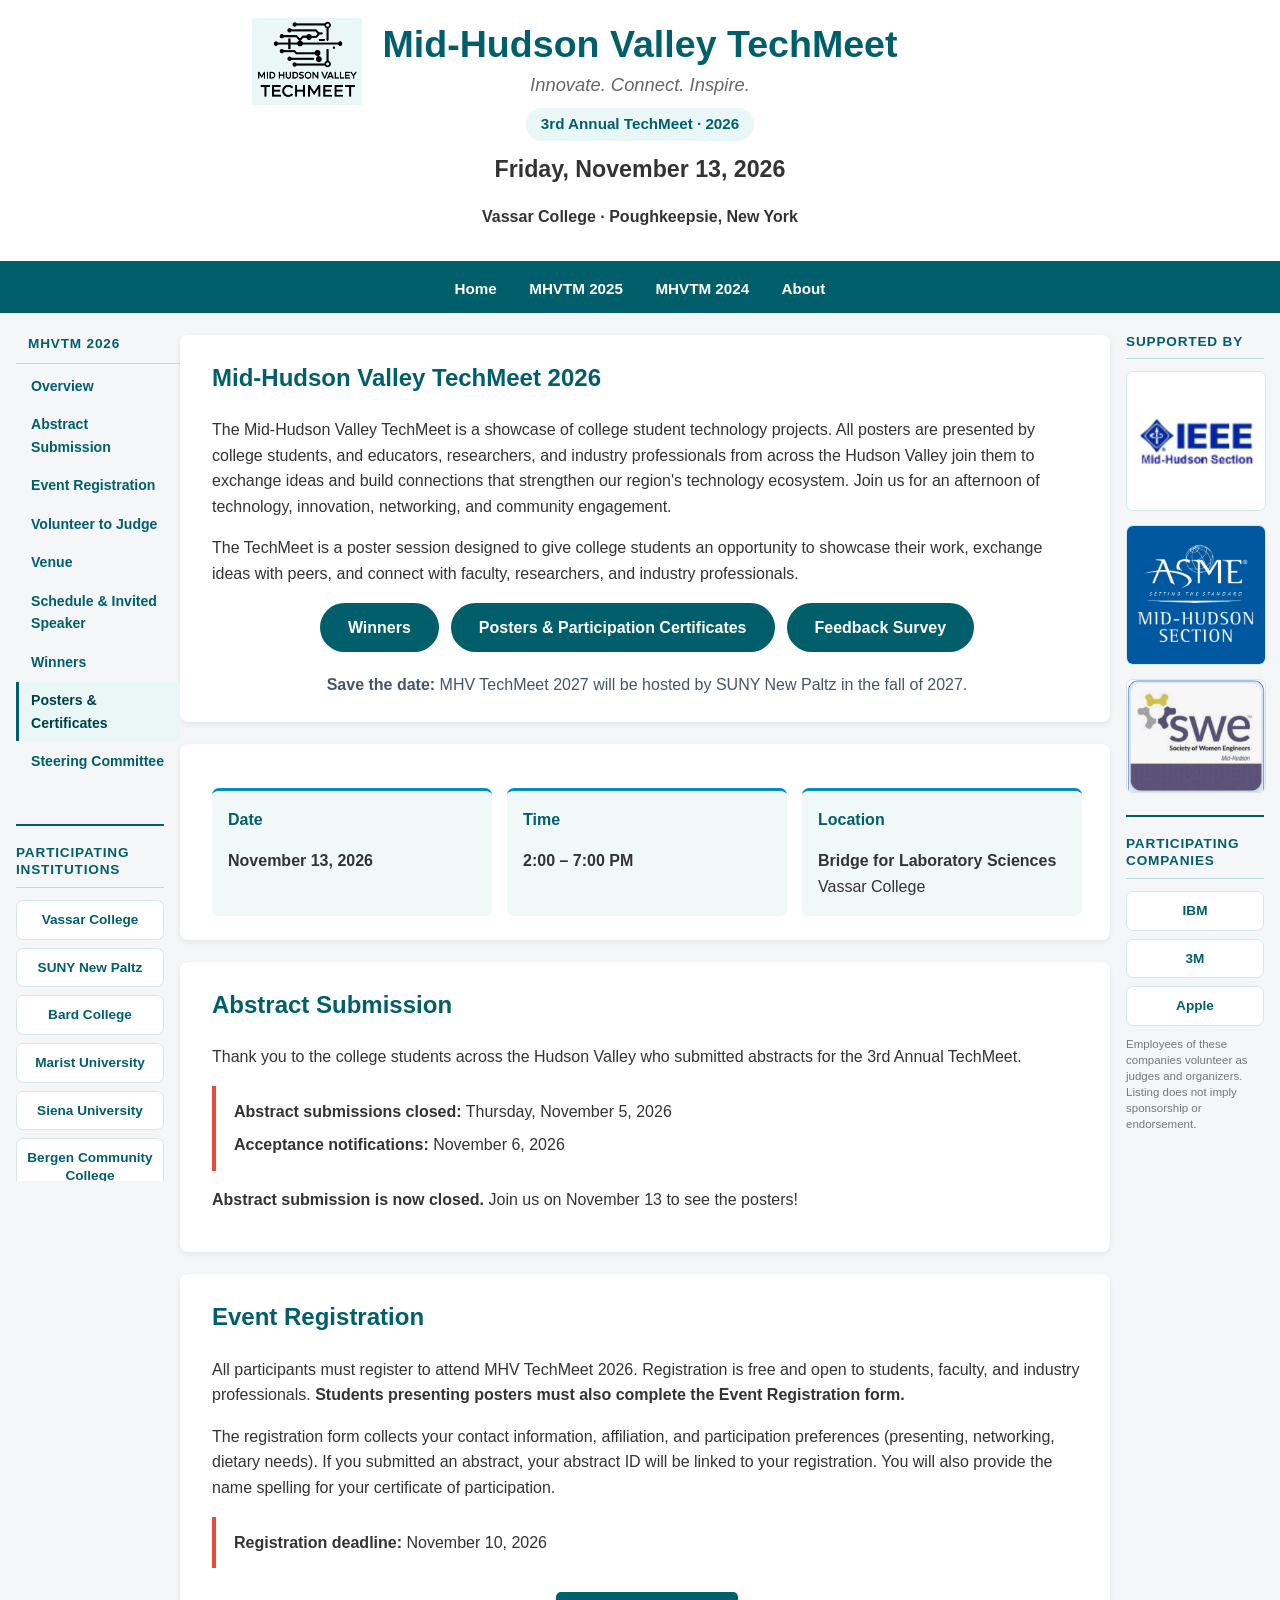
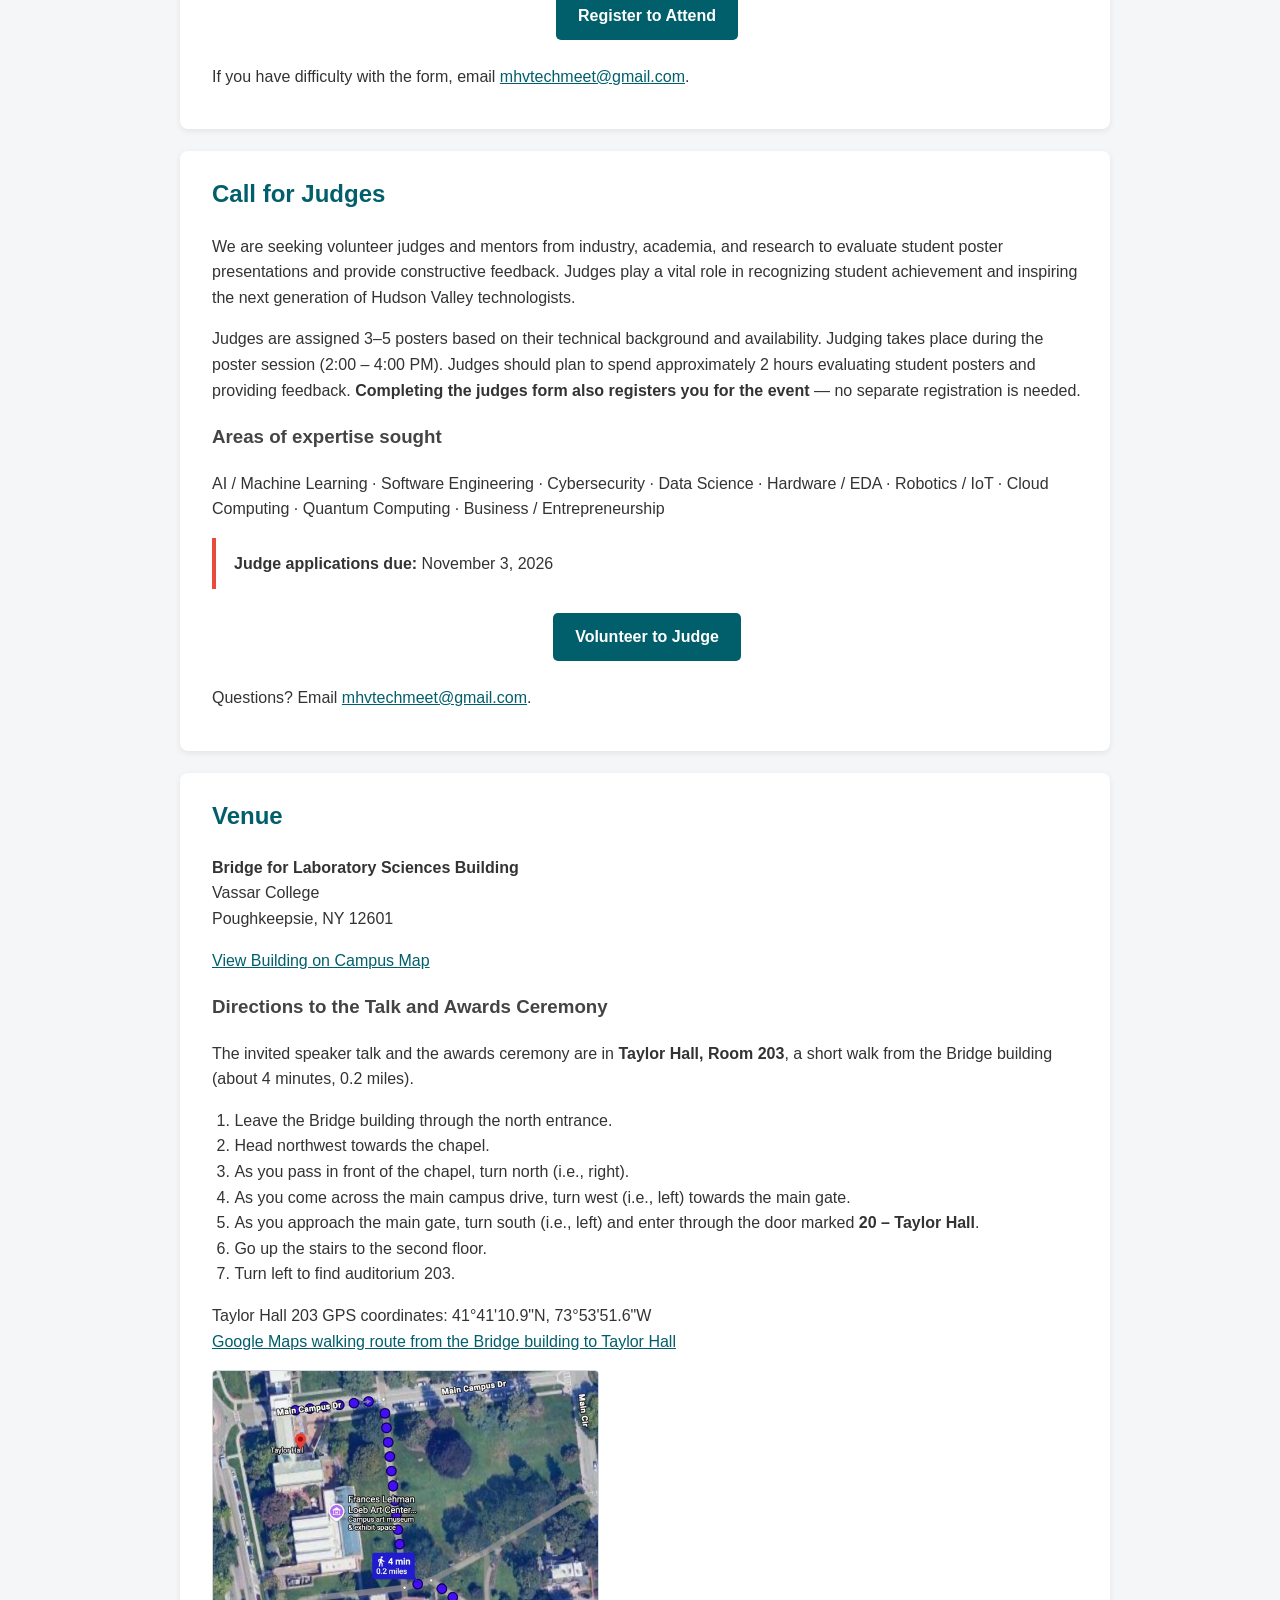
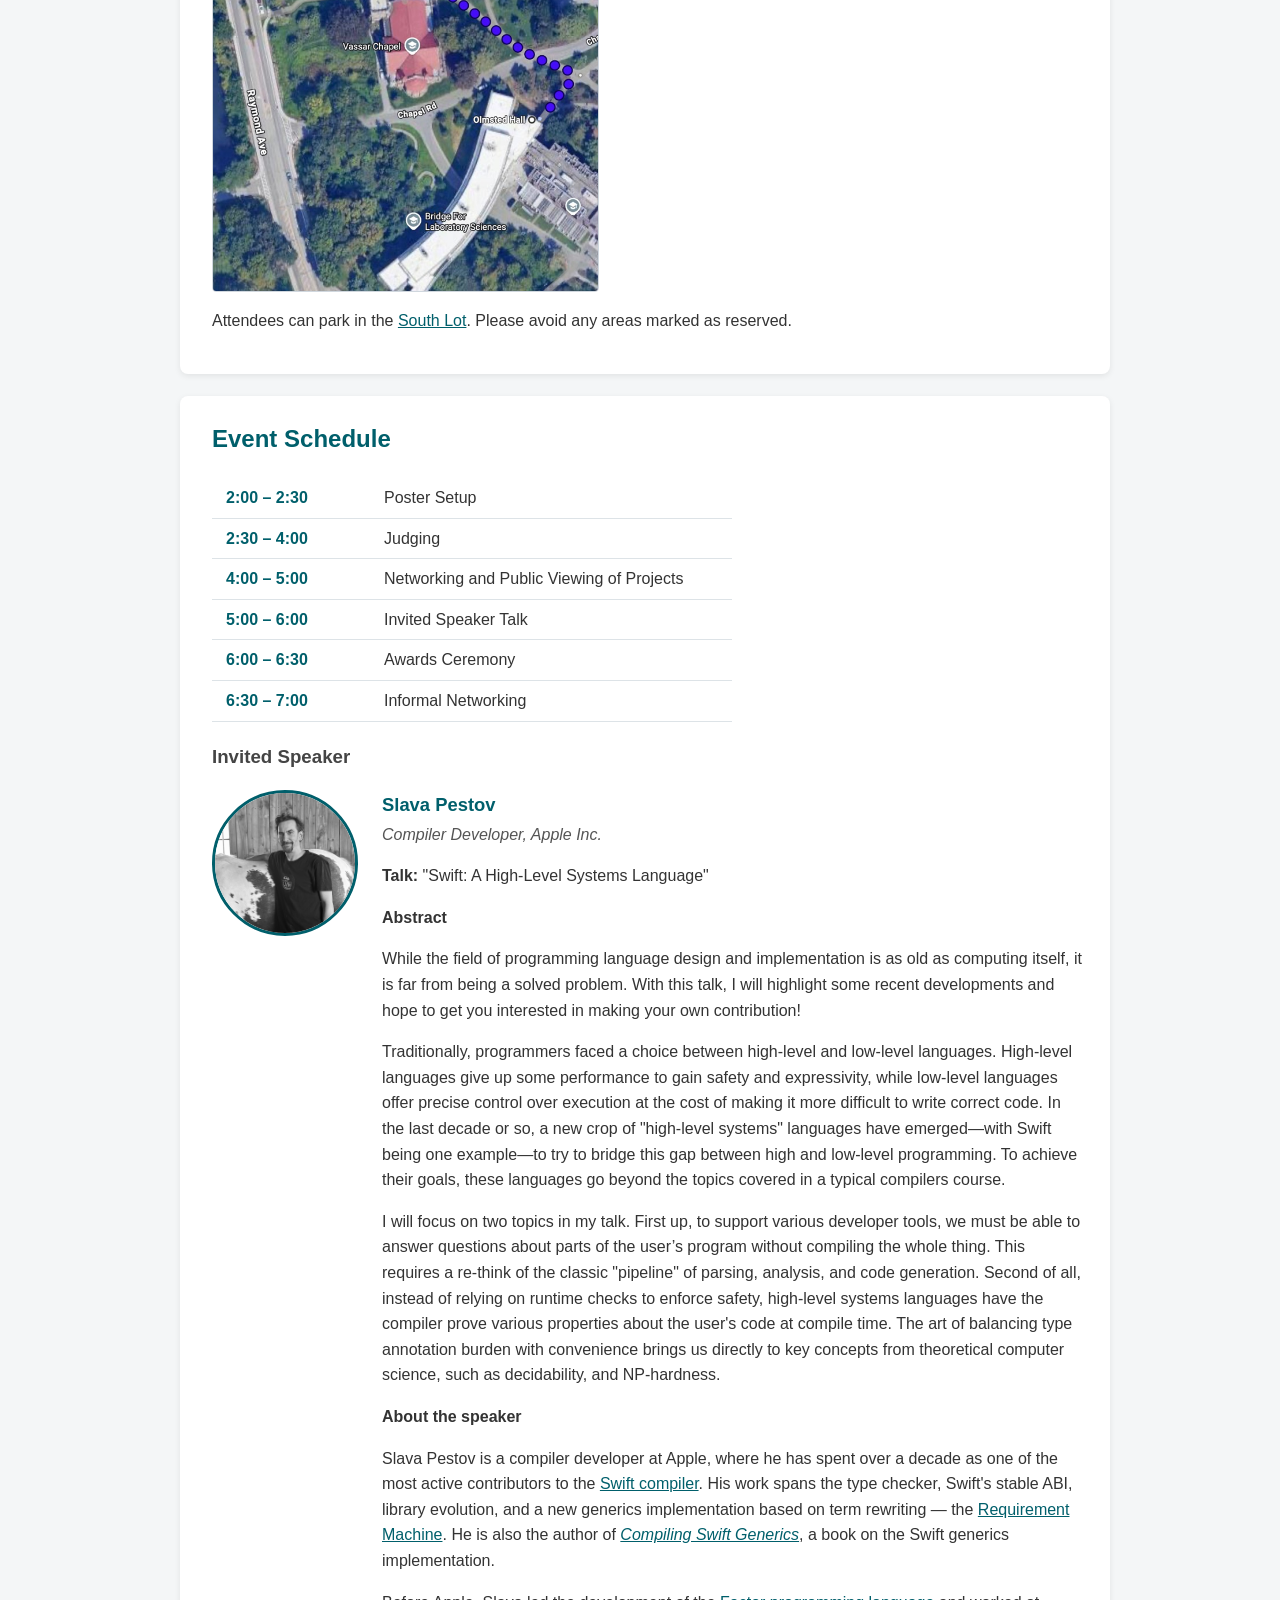
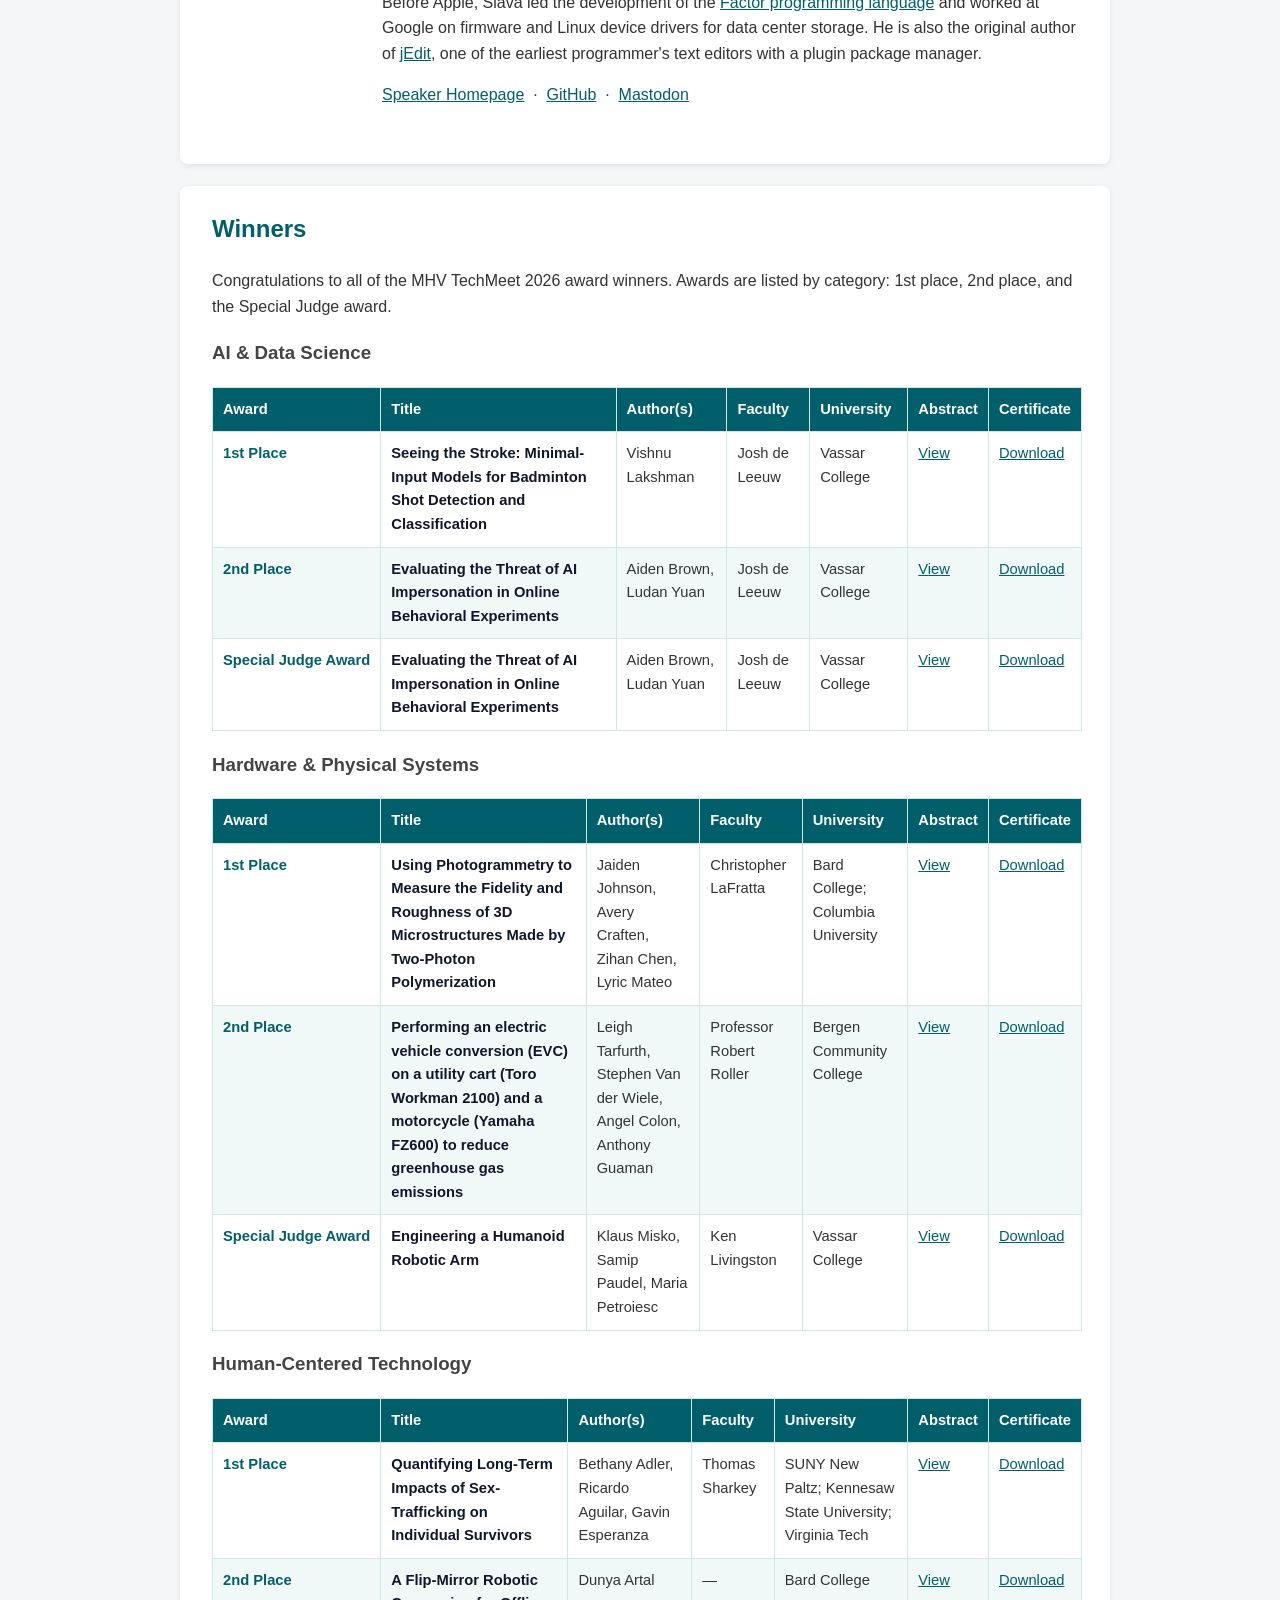
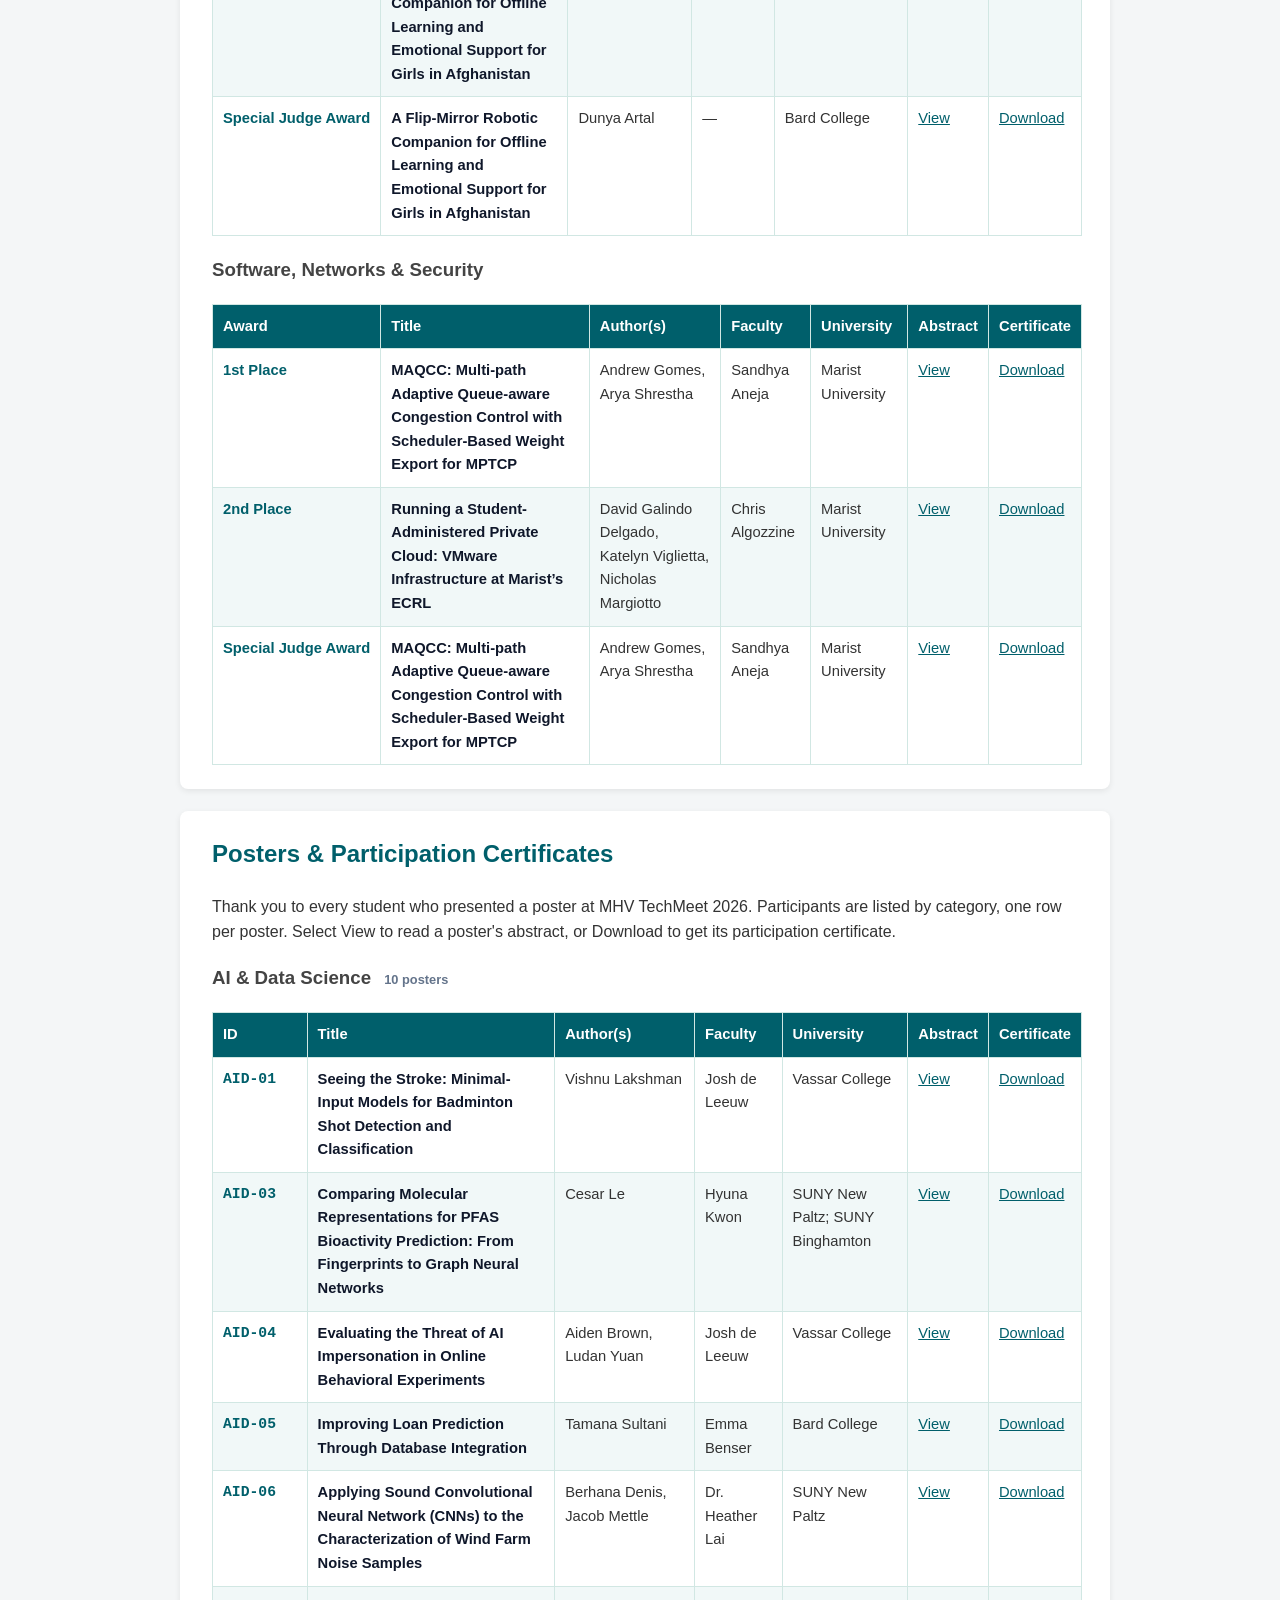
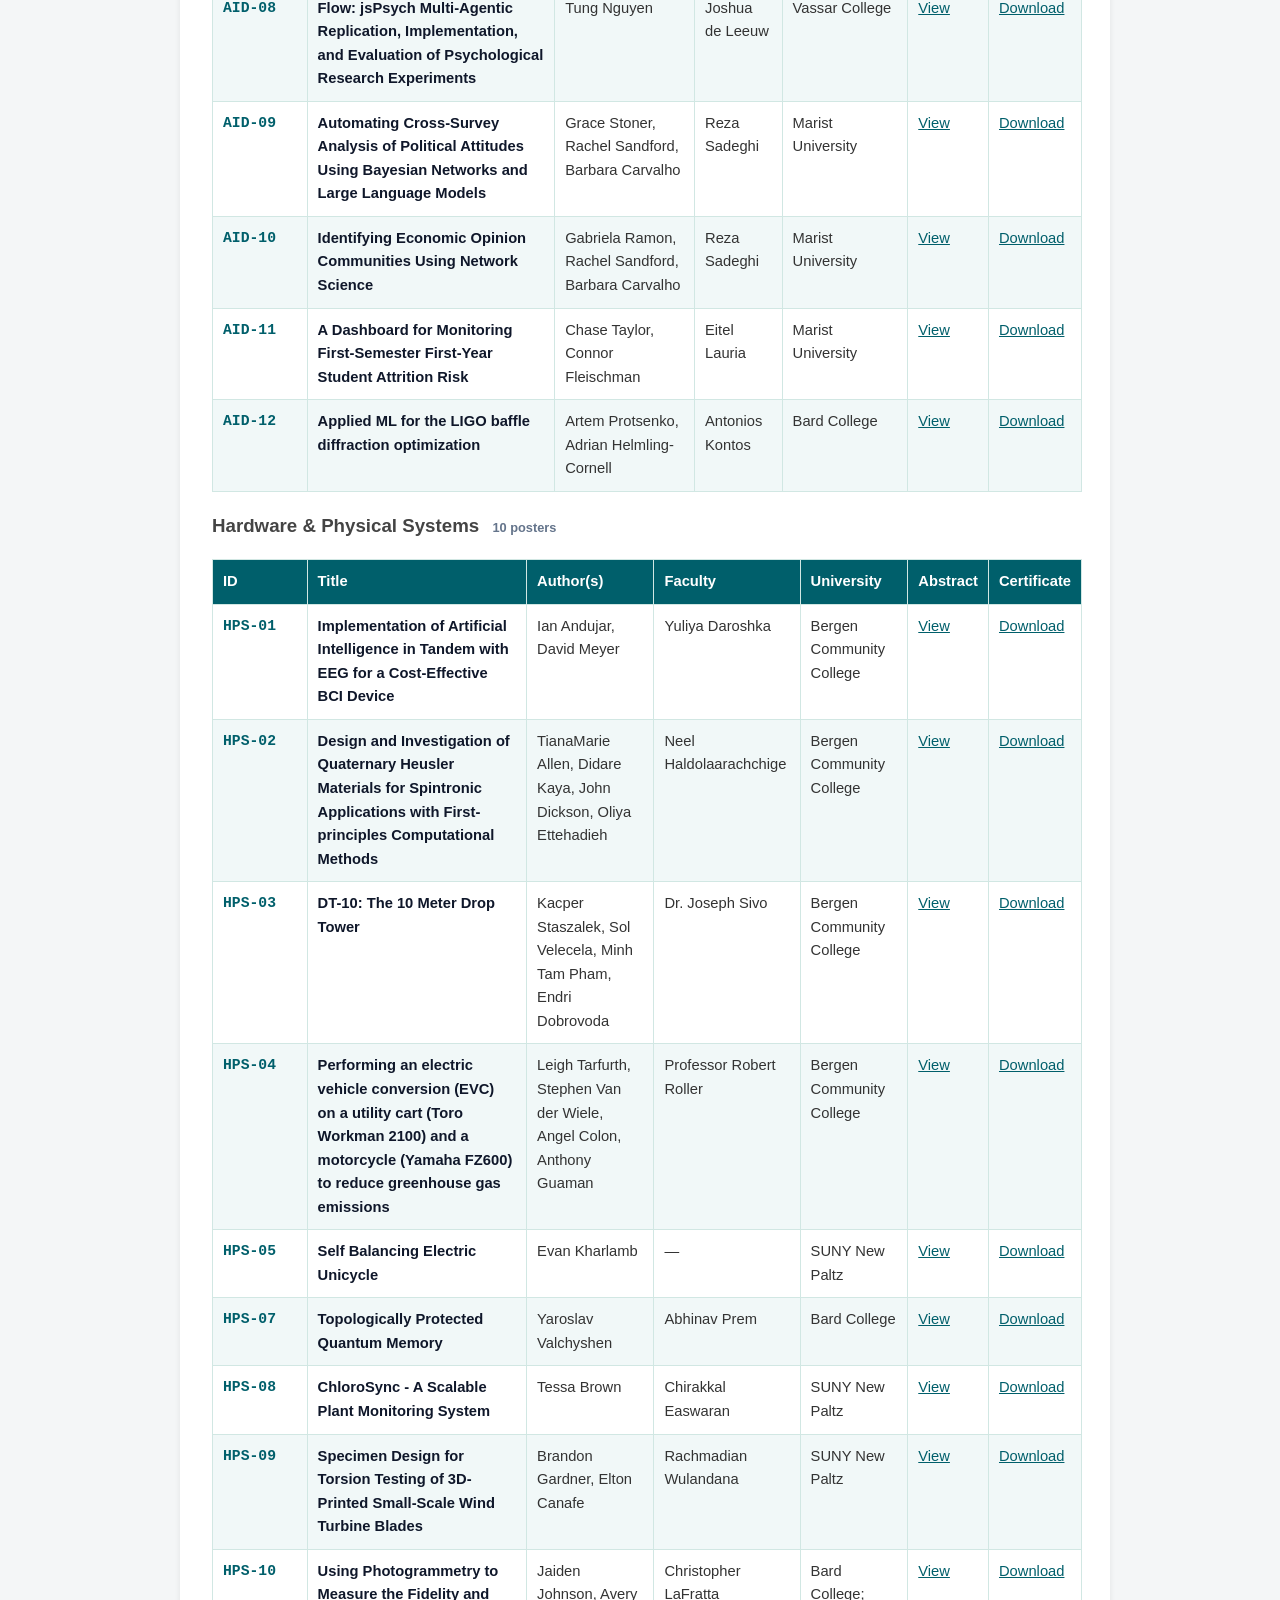
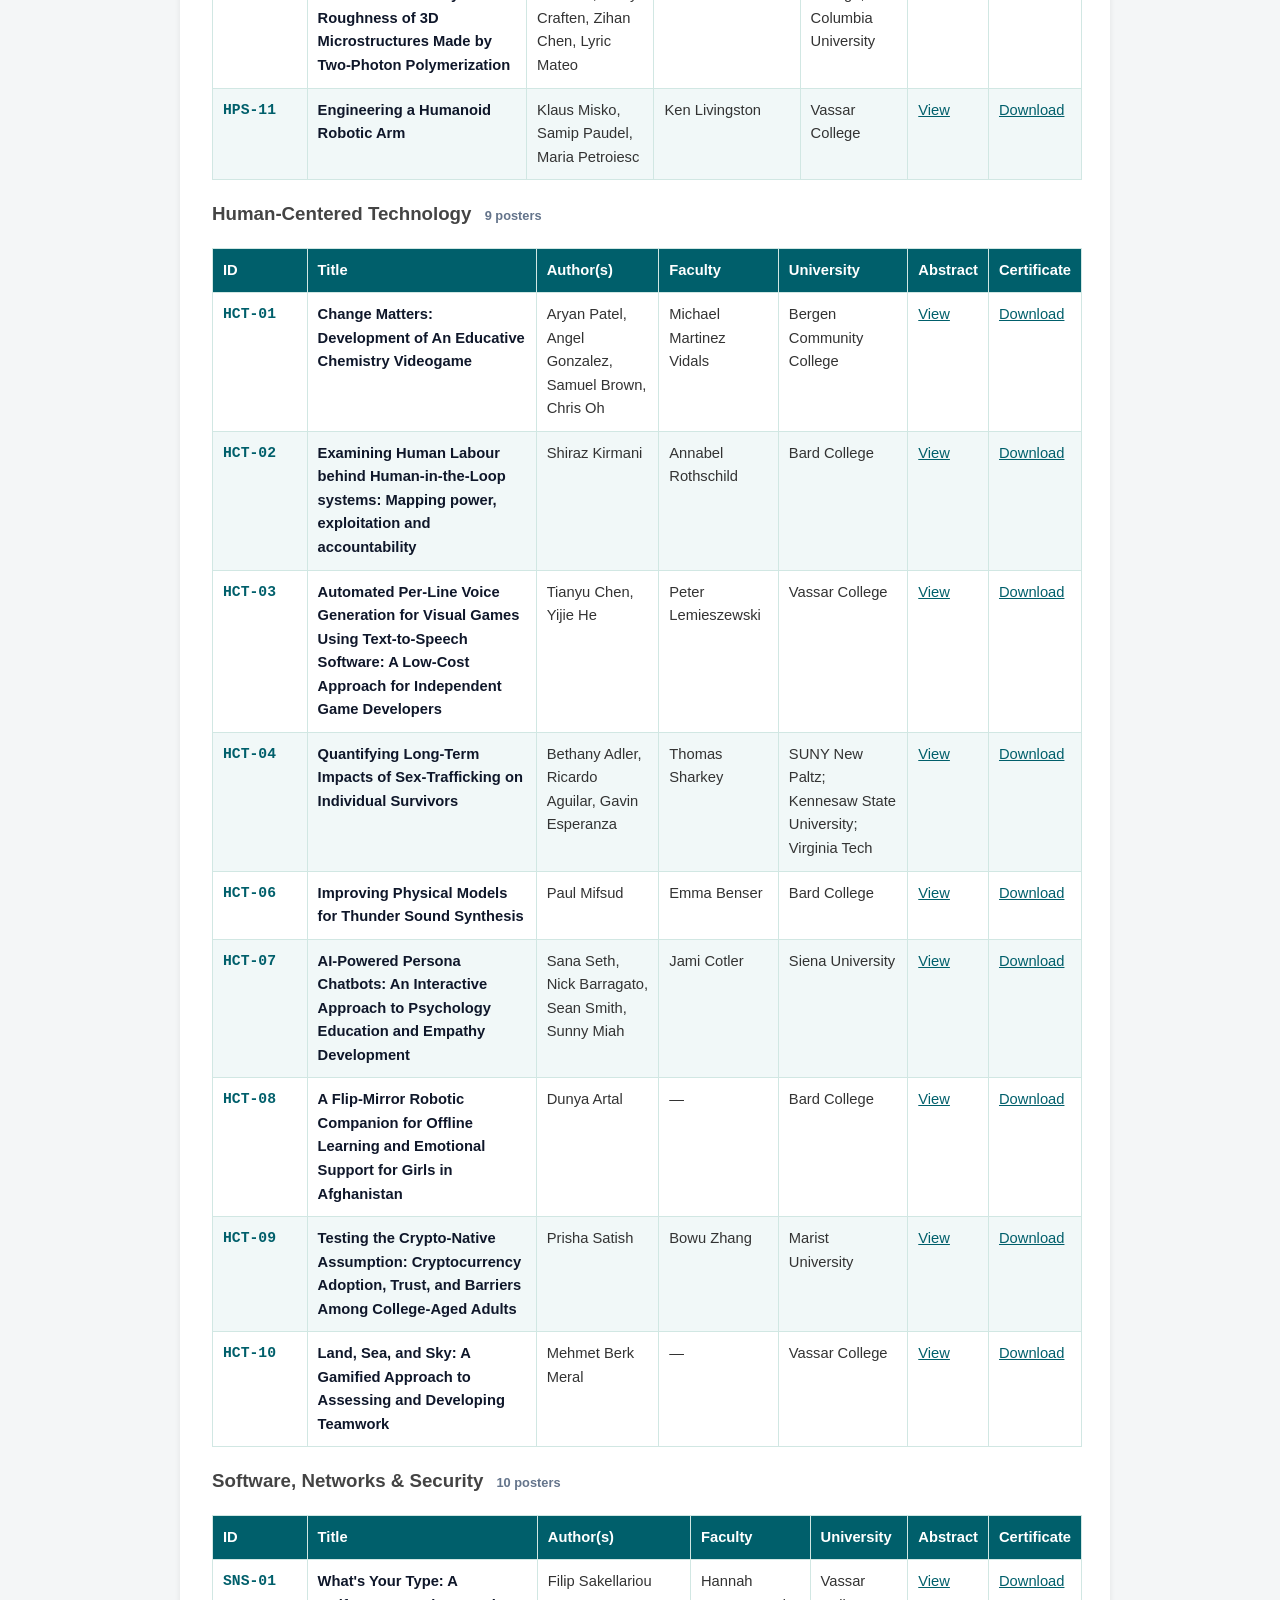
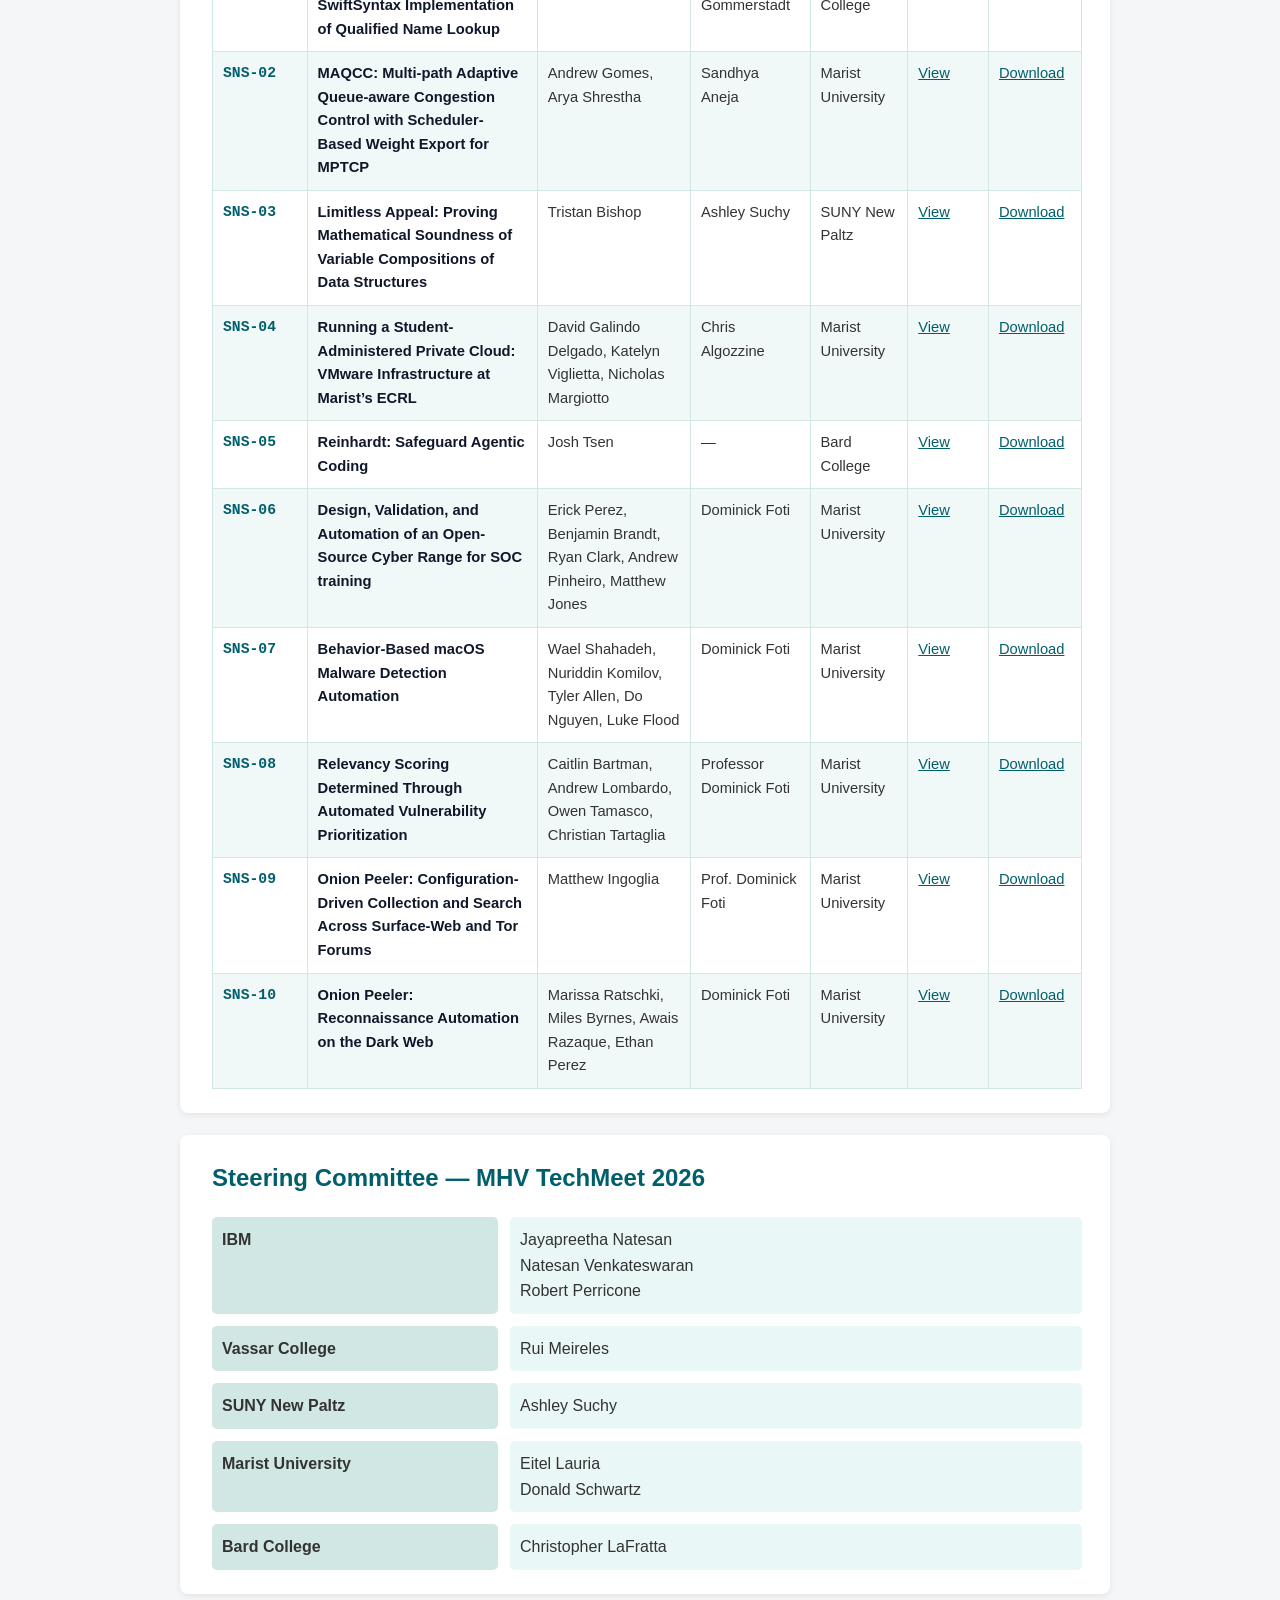
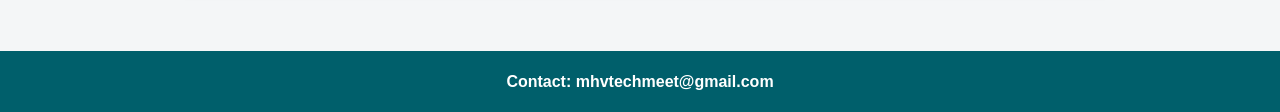
==== commit 00dbf77f: "Add Feedback Survey link and TechMeet 2027 (SUNY New Paltz) save-the-date line" ====
--- a/index.html
+++ b/index.html
@@ -104,7 +104,12 @@
   <div class="quick-links">
     <a class="pill-link" href="#winners">Winners</a>
     <a class="pill-link" href="#participation-certificates">Posters &amp; Participation Certificates</a>
-  </div>
+    <a class="pill-link" href="https://forms.gle/q4ciYvE4ezheB31X6" target="_blank" rel="noopener noreferrer">Feedback Survey</a>
+  </div>
+
+  <p class="next-year">
+    <b>Save the date:</b> MHV TechMeet 2027 will be hosted by SUNY New Paltz in the fall of 2027.
+  </p>
 
 </section>
 
--- a/css/style.css
+++ b/css/style.css
@@ -924,3 +924,9 @@
 .abstract-close:focus-visible {
   color: #0f172a;
 }
+
+.next-year {
+  margin: 20px 0 0;
+  text-align: center;
+  color: #475569;
+}
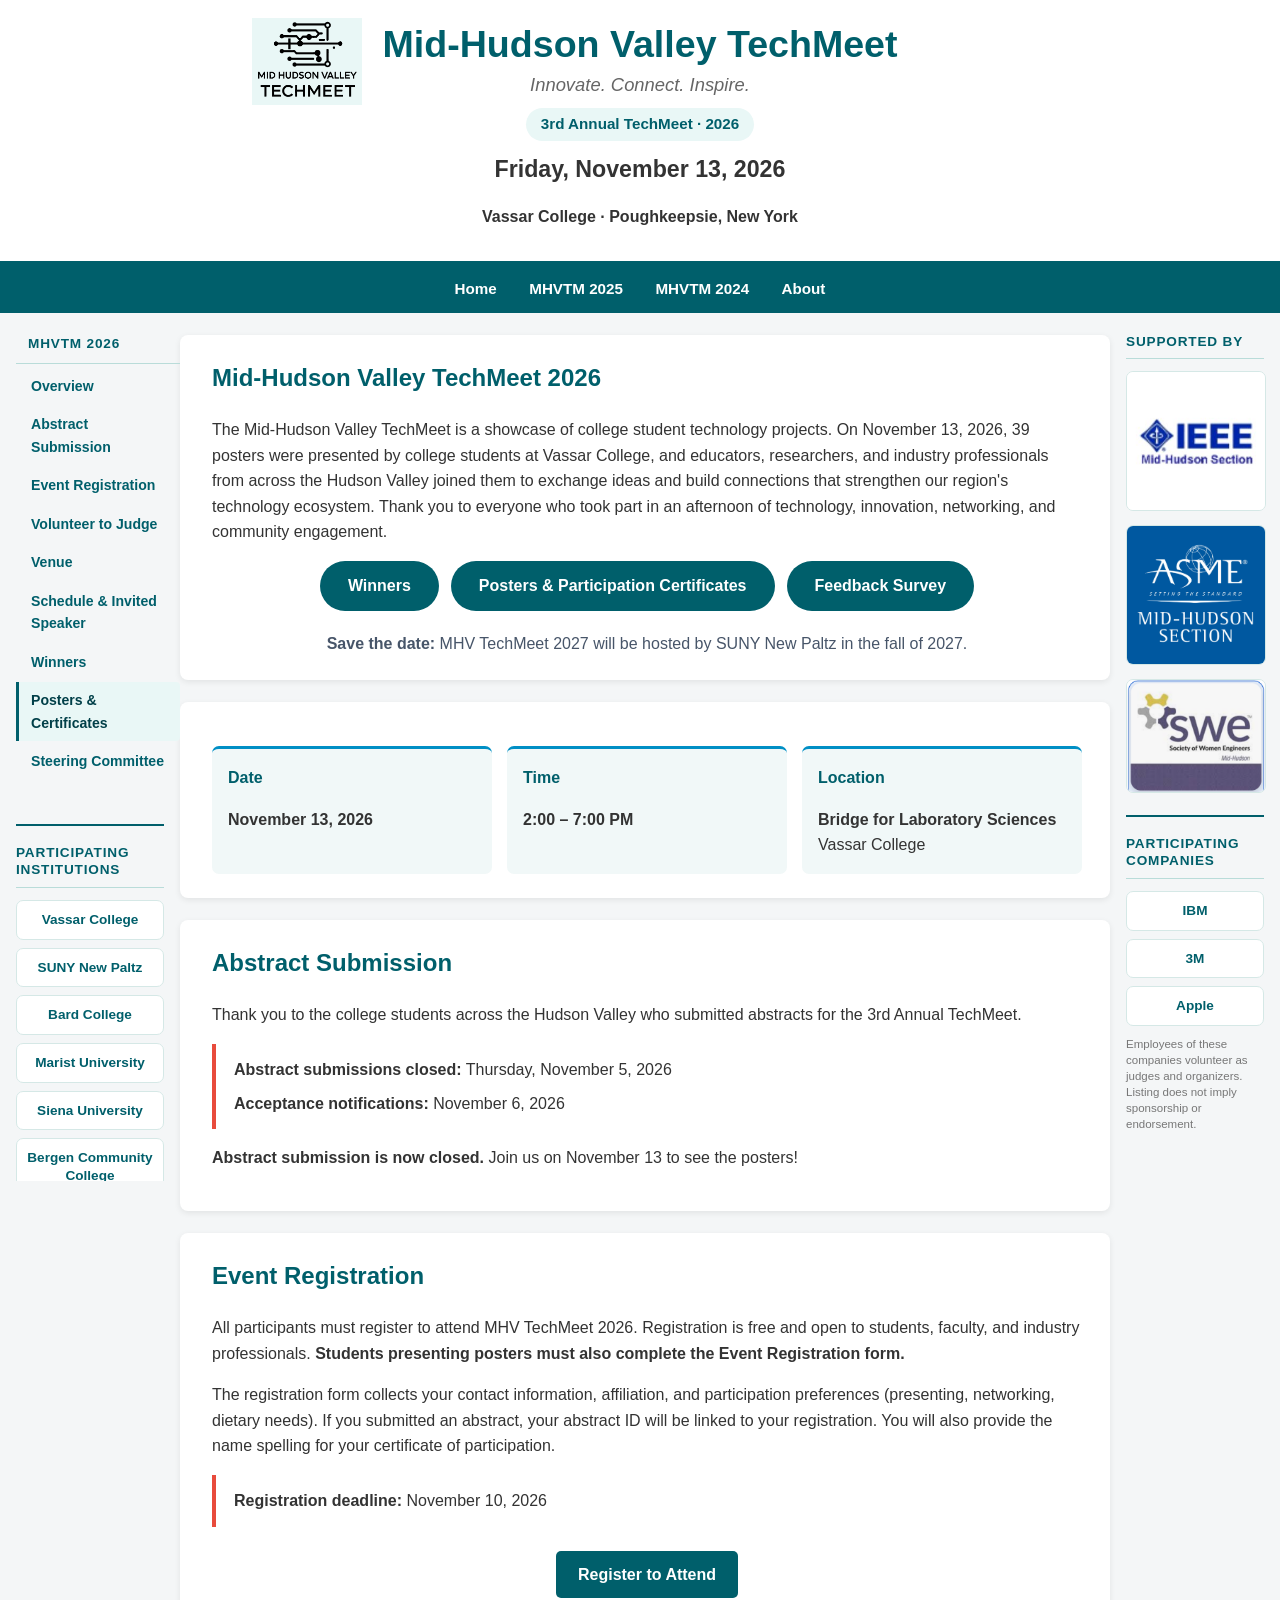
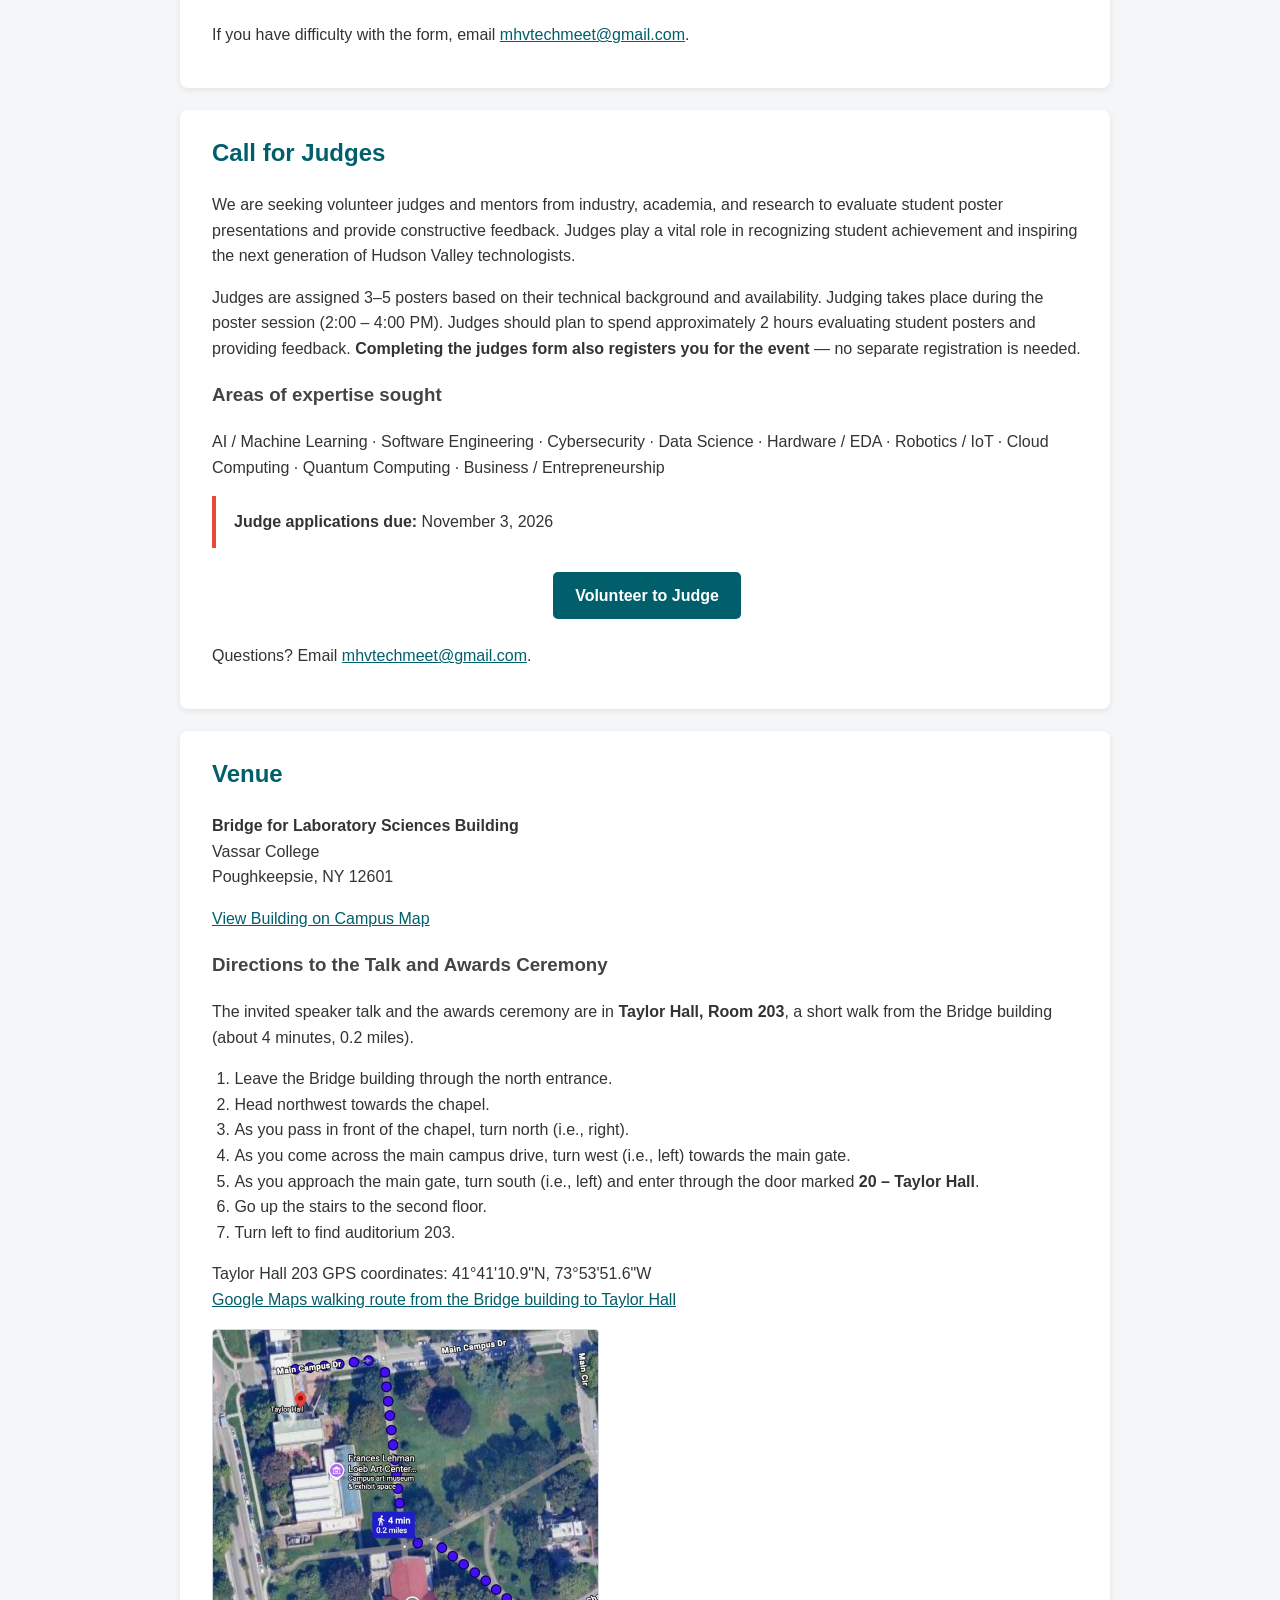
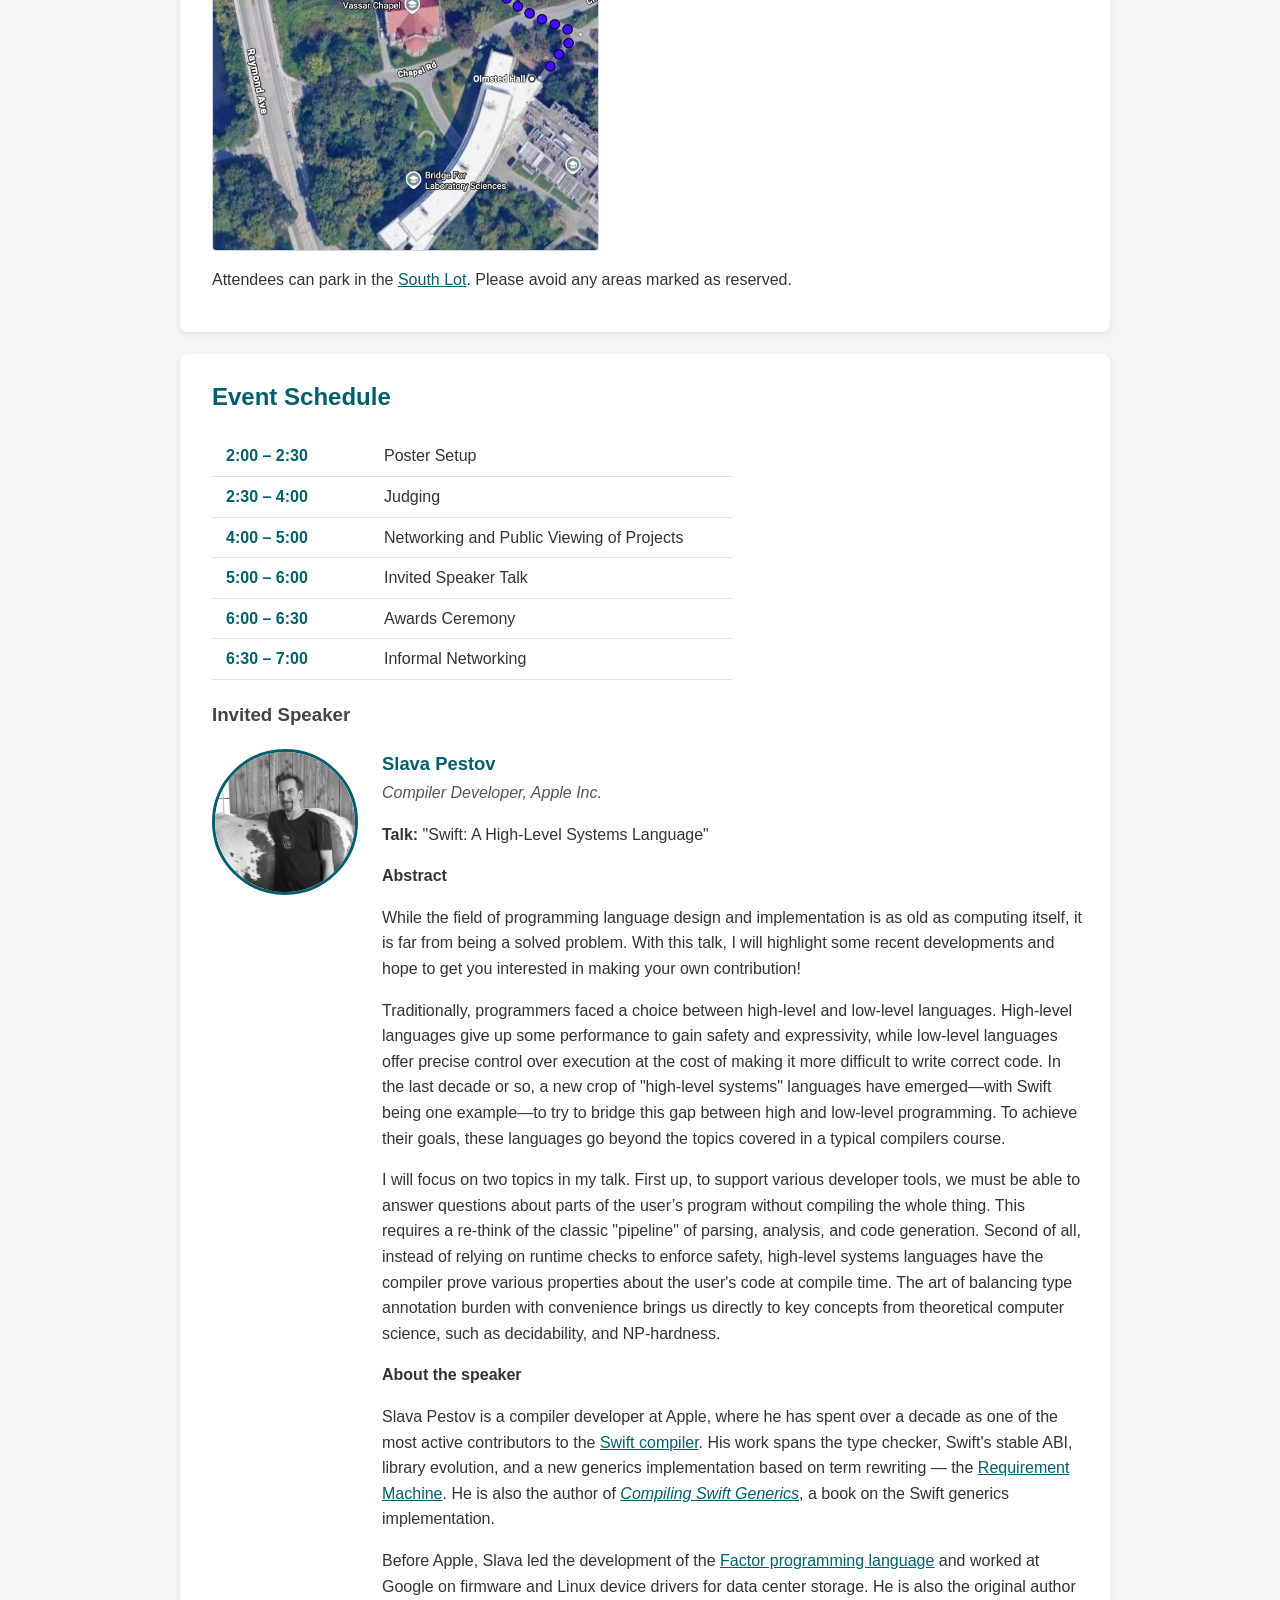
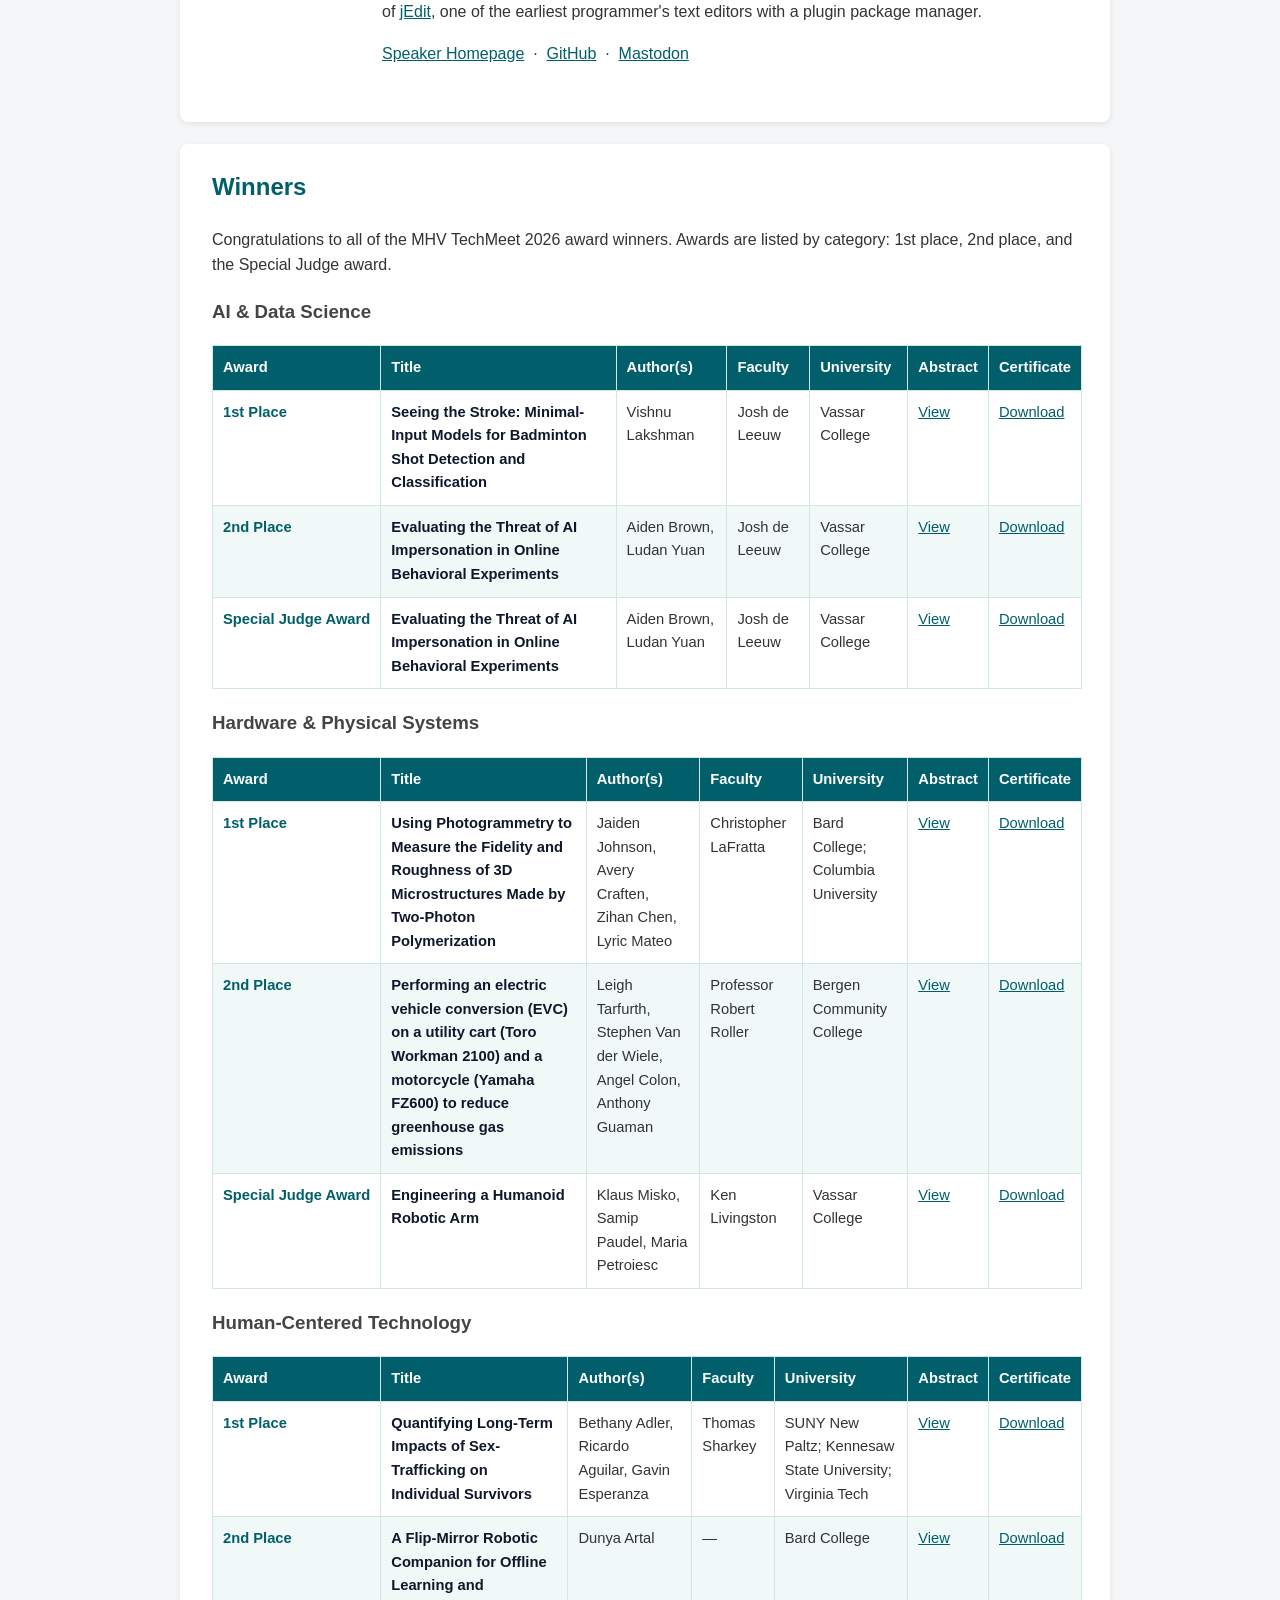
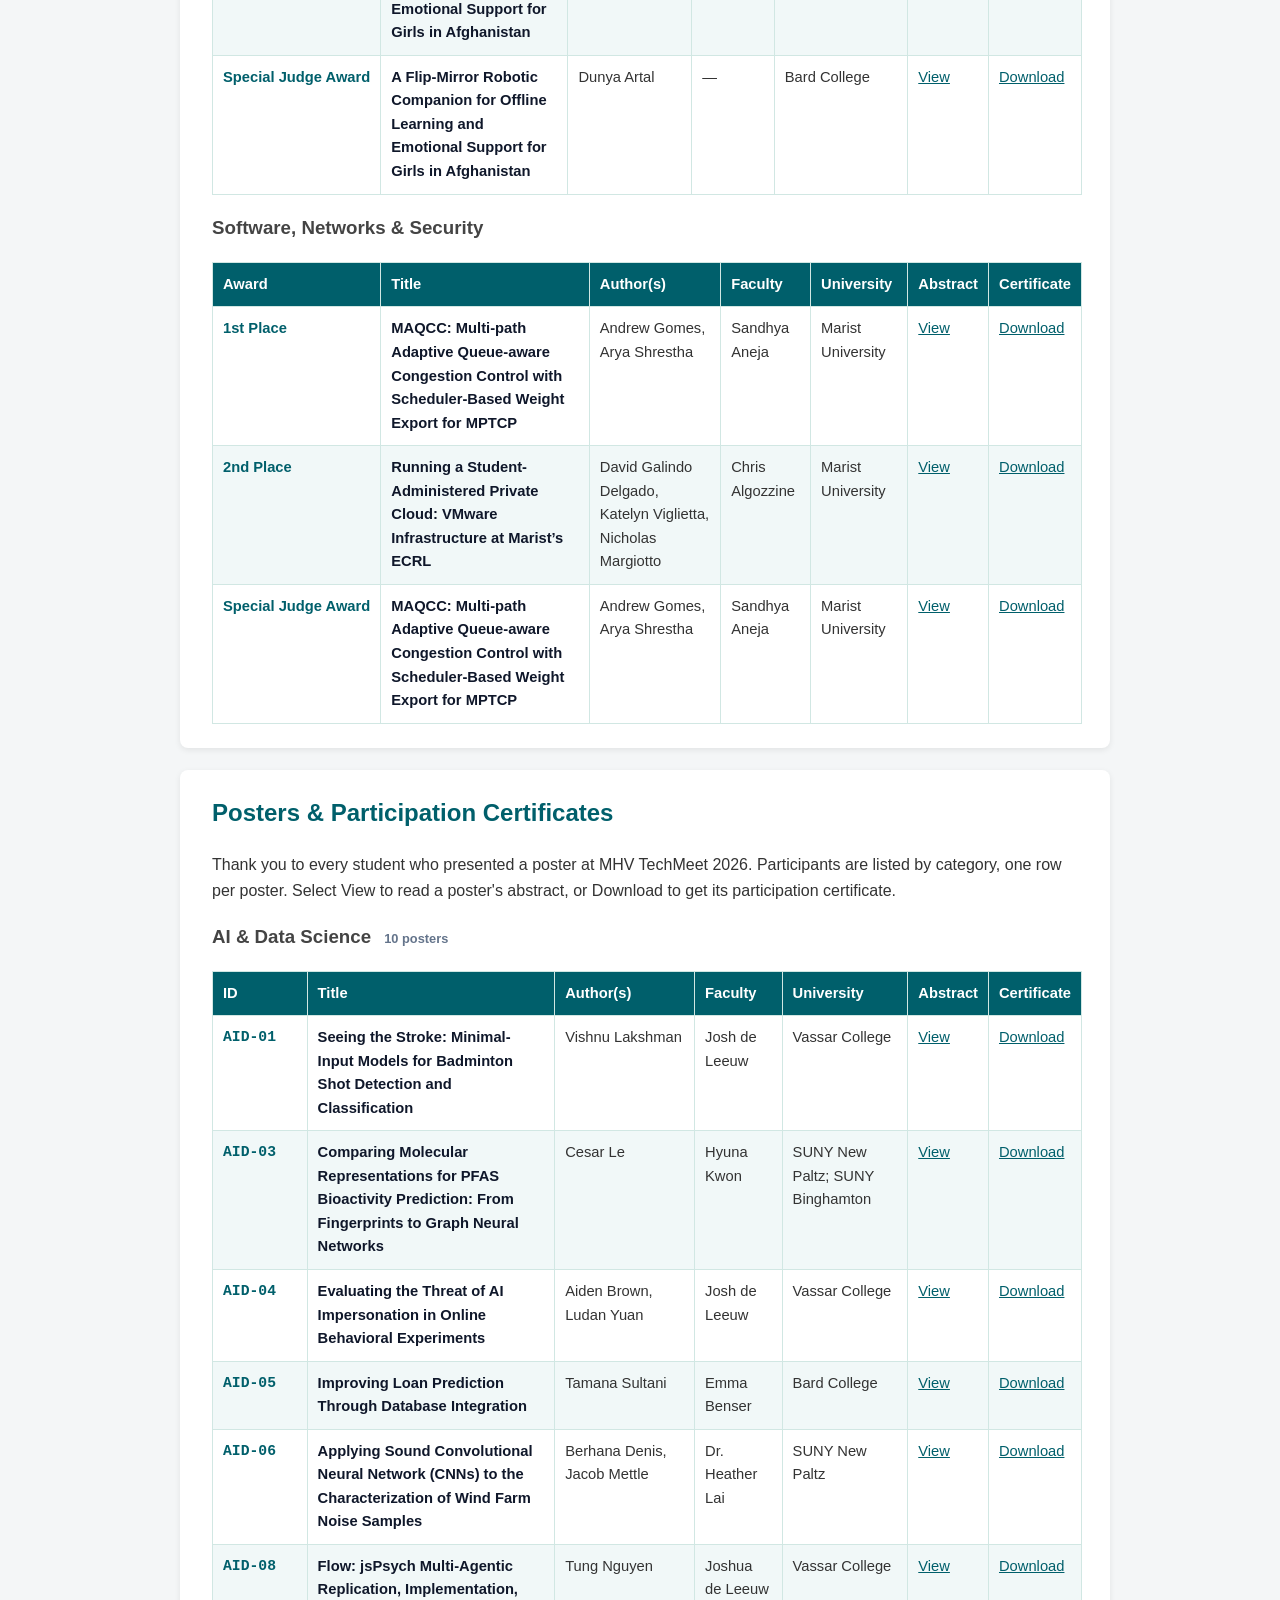
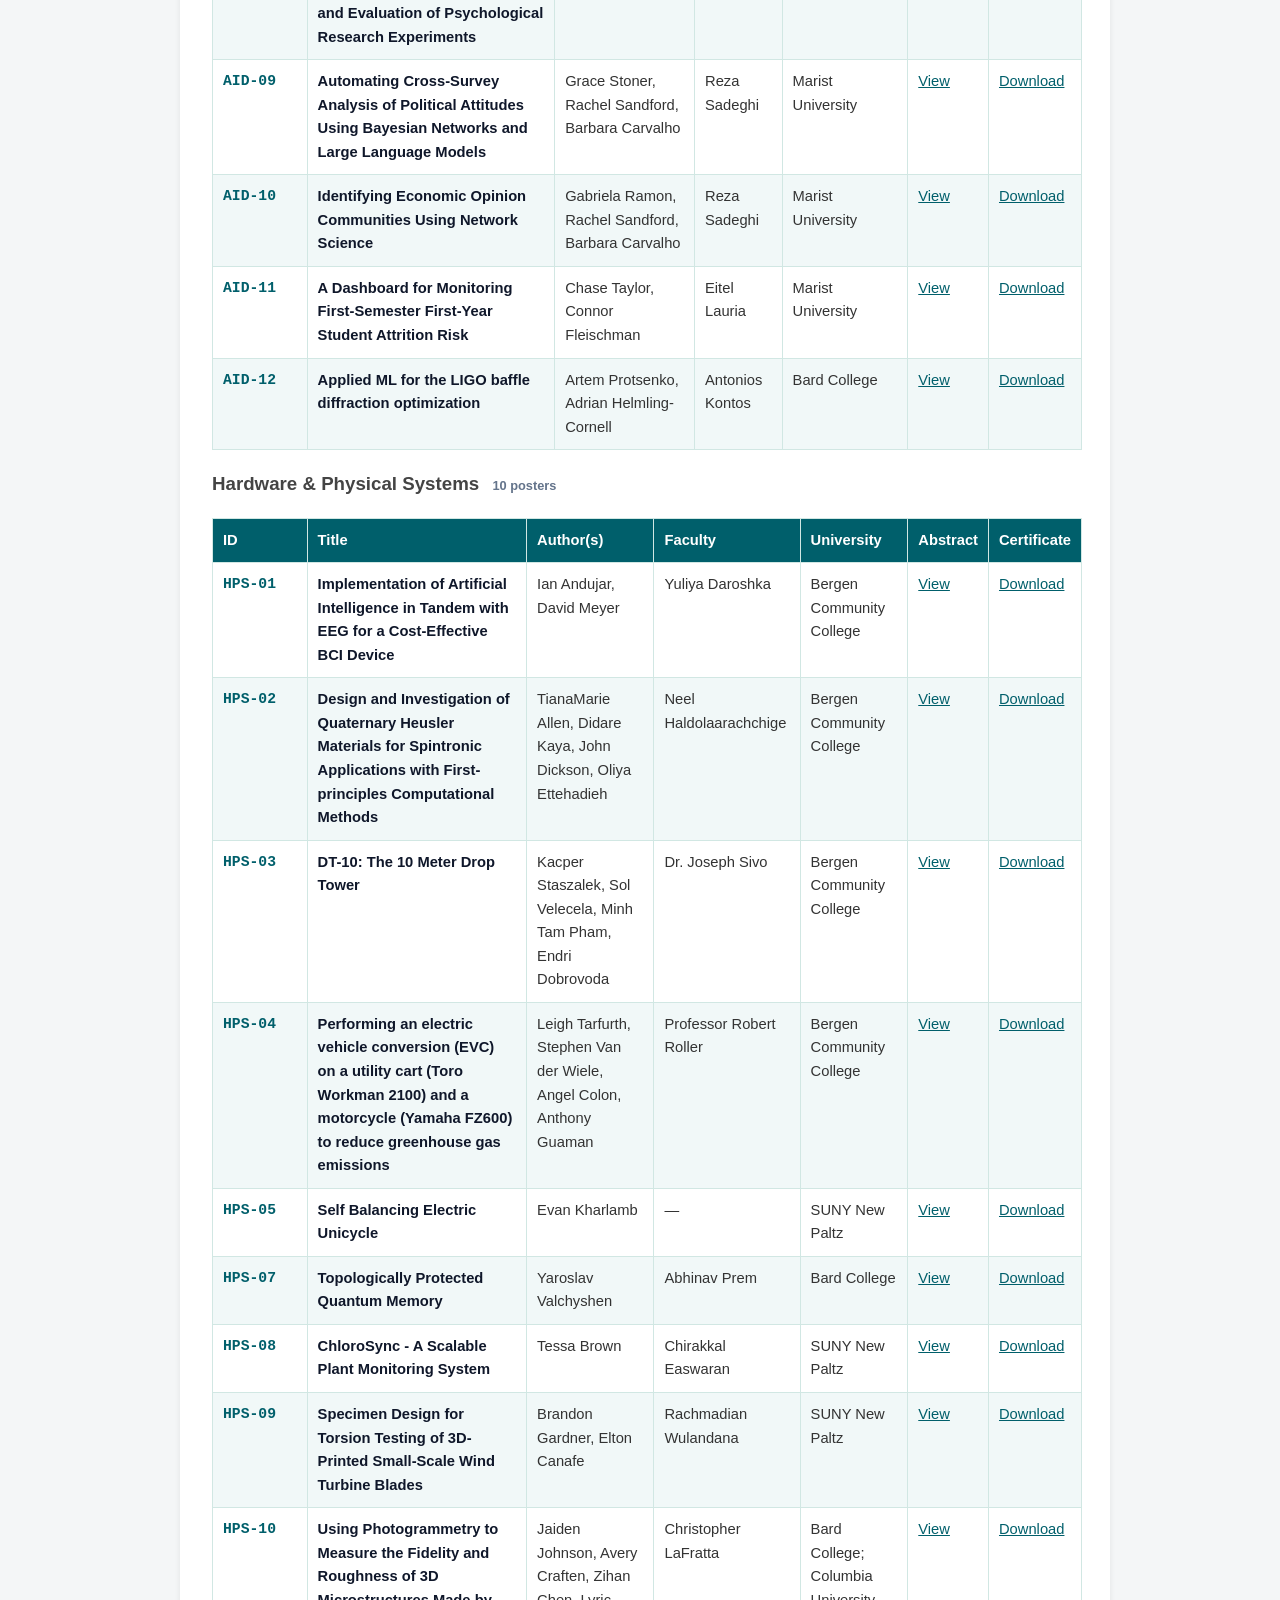
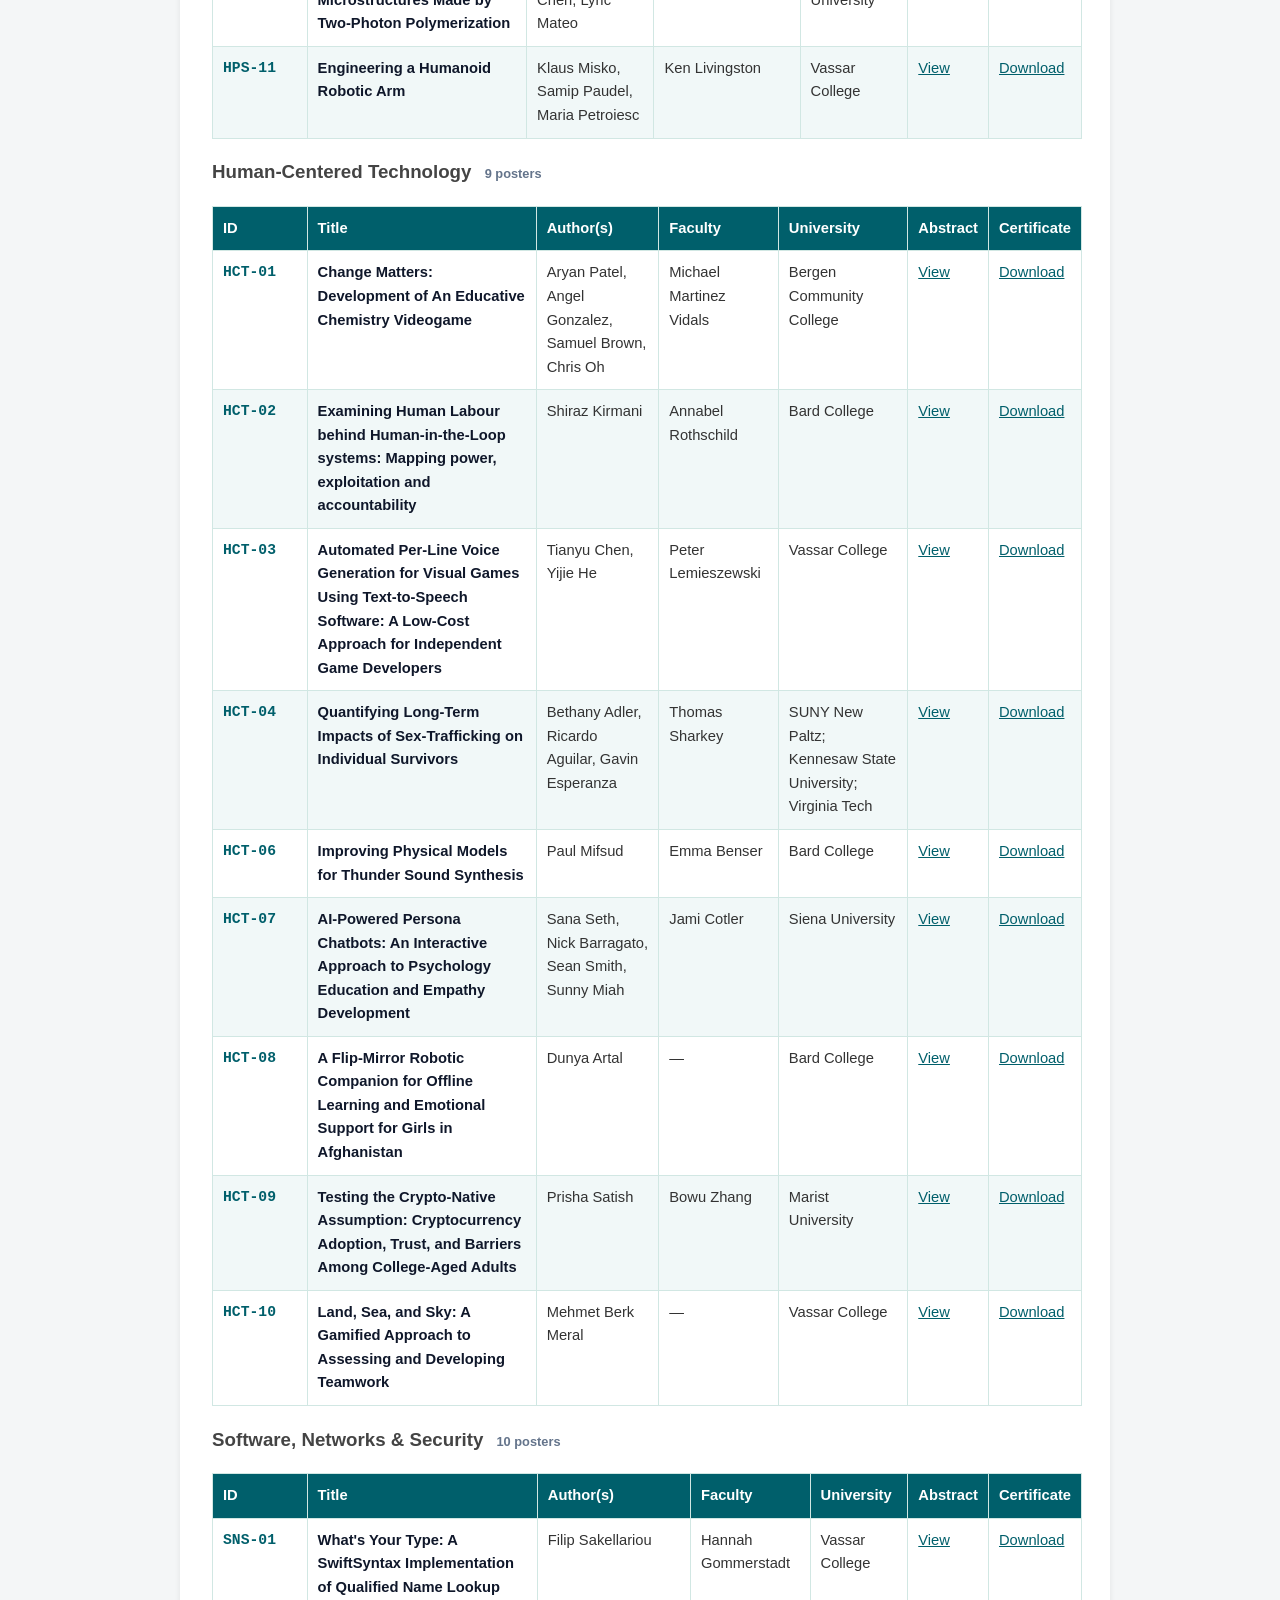
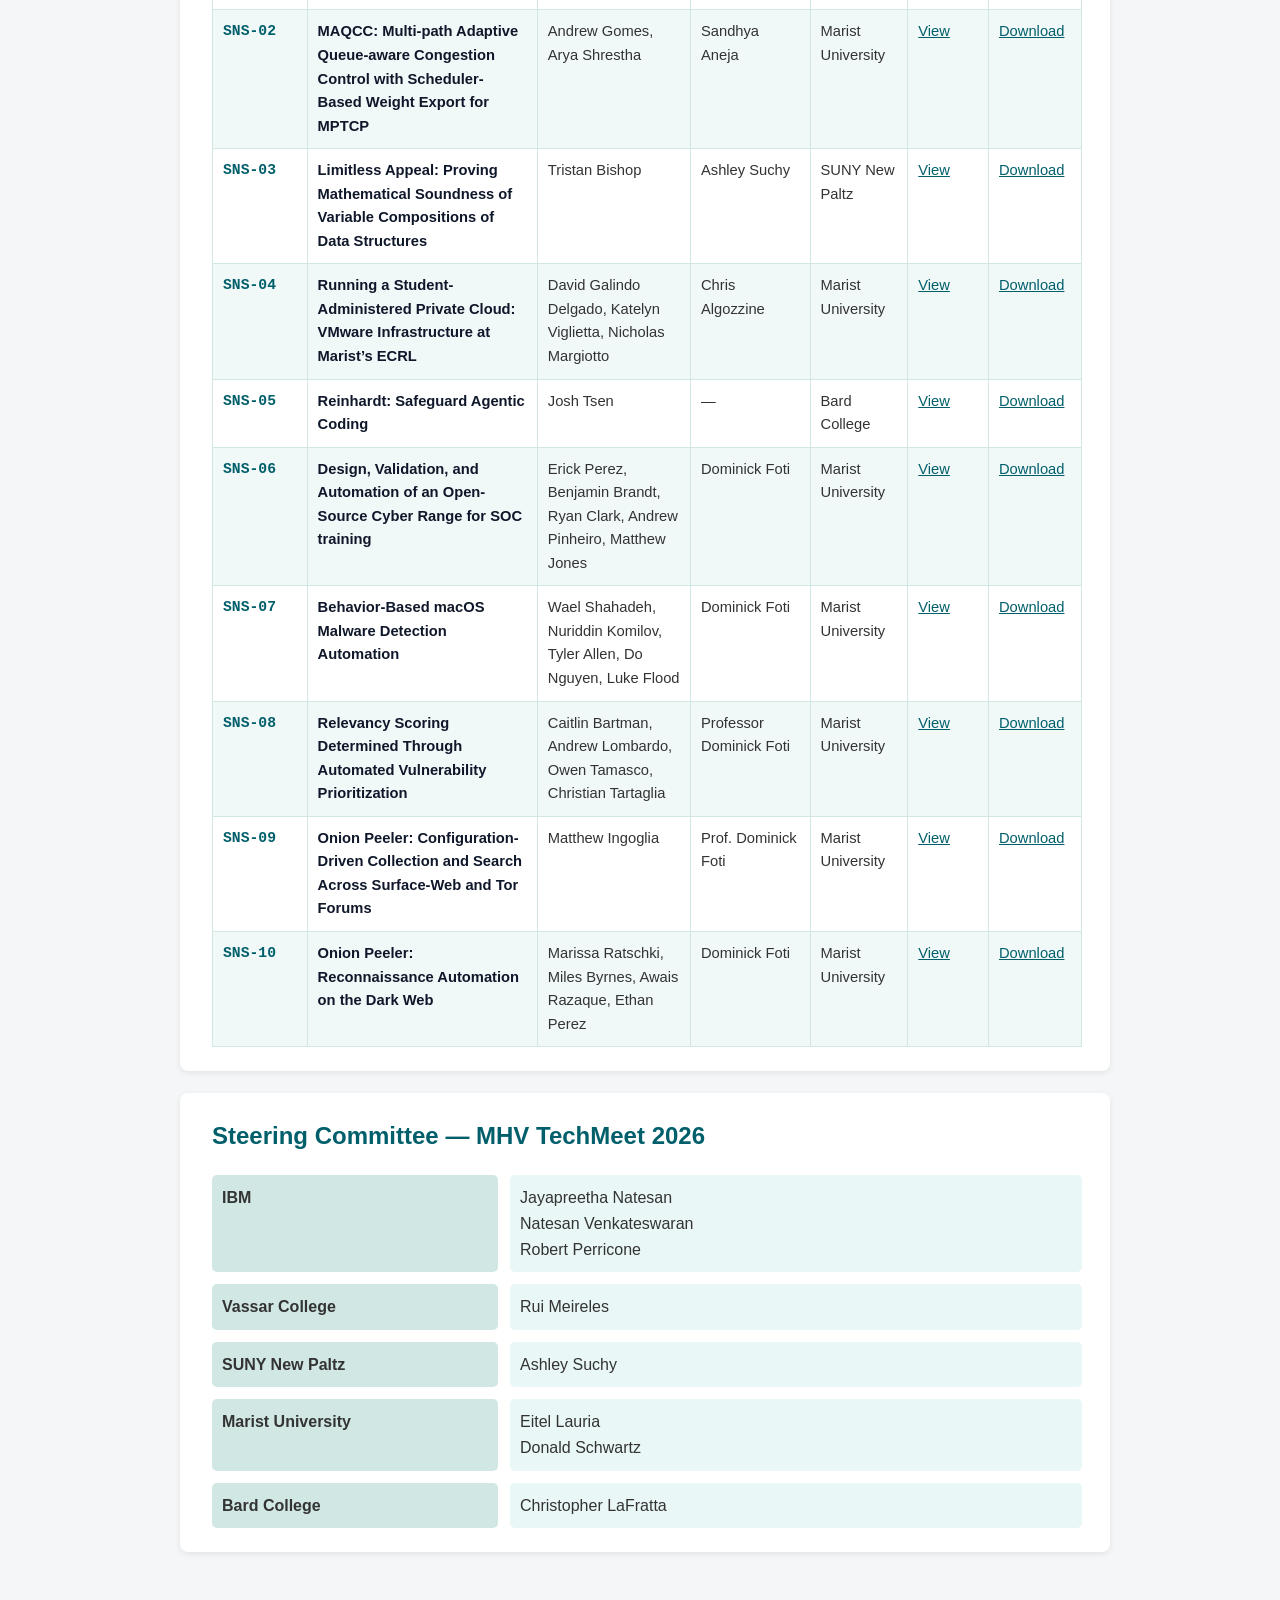
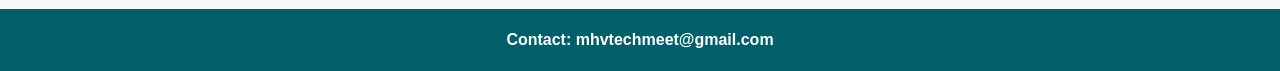
==== commit 8c86d010: "Overview: past tense for completed event; remove repeated paragraph" ====
--- a/index.html
+++ b/index.html
@@ -88,17 +88,12 @@
 
   <p>
     The Mid-Hudson Valley TechMeet is a showcase of college student technology
-    projects. All posters are presented by college students, and educators,
-    researchers, and industry professionals from across the Hudson Valley join
-    them to exchange ideas and build connections that strengthen our region's
-    technology ecosystem. Join us for an afternoon of technology, innovation,
-    networking, and community engagement.
-  </p>
-
-  <p>
-    The TechMeet is a poster session designed to give college students
-    an opportunity to showcase their work, exchange ideas with peers,
-    and connect with faculty, researchers, and industry professionals.
+    projects. On November 13, 2026, 39 posters were presented by college
+    students at Vassar College, and educators, researchers, and industry
+    professionals from across the Hudson Valley joined them to exchange ideas
+    and build connections that strengthen our region's technology ecosystem.
+    Thank you to everyone who took part in an afternoon of technology,
+    innovation, networking, and community engagement.
   </p>
 
   <div class="quick-links">
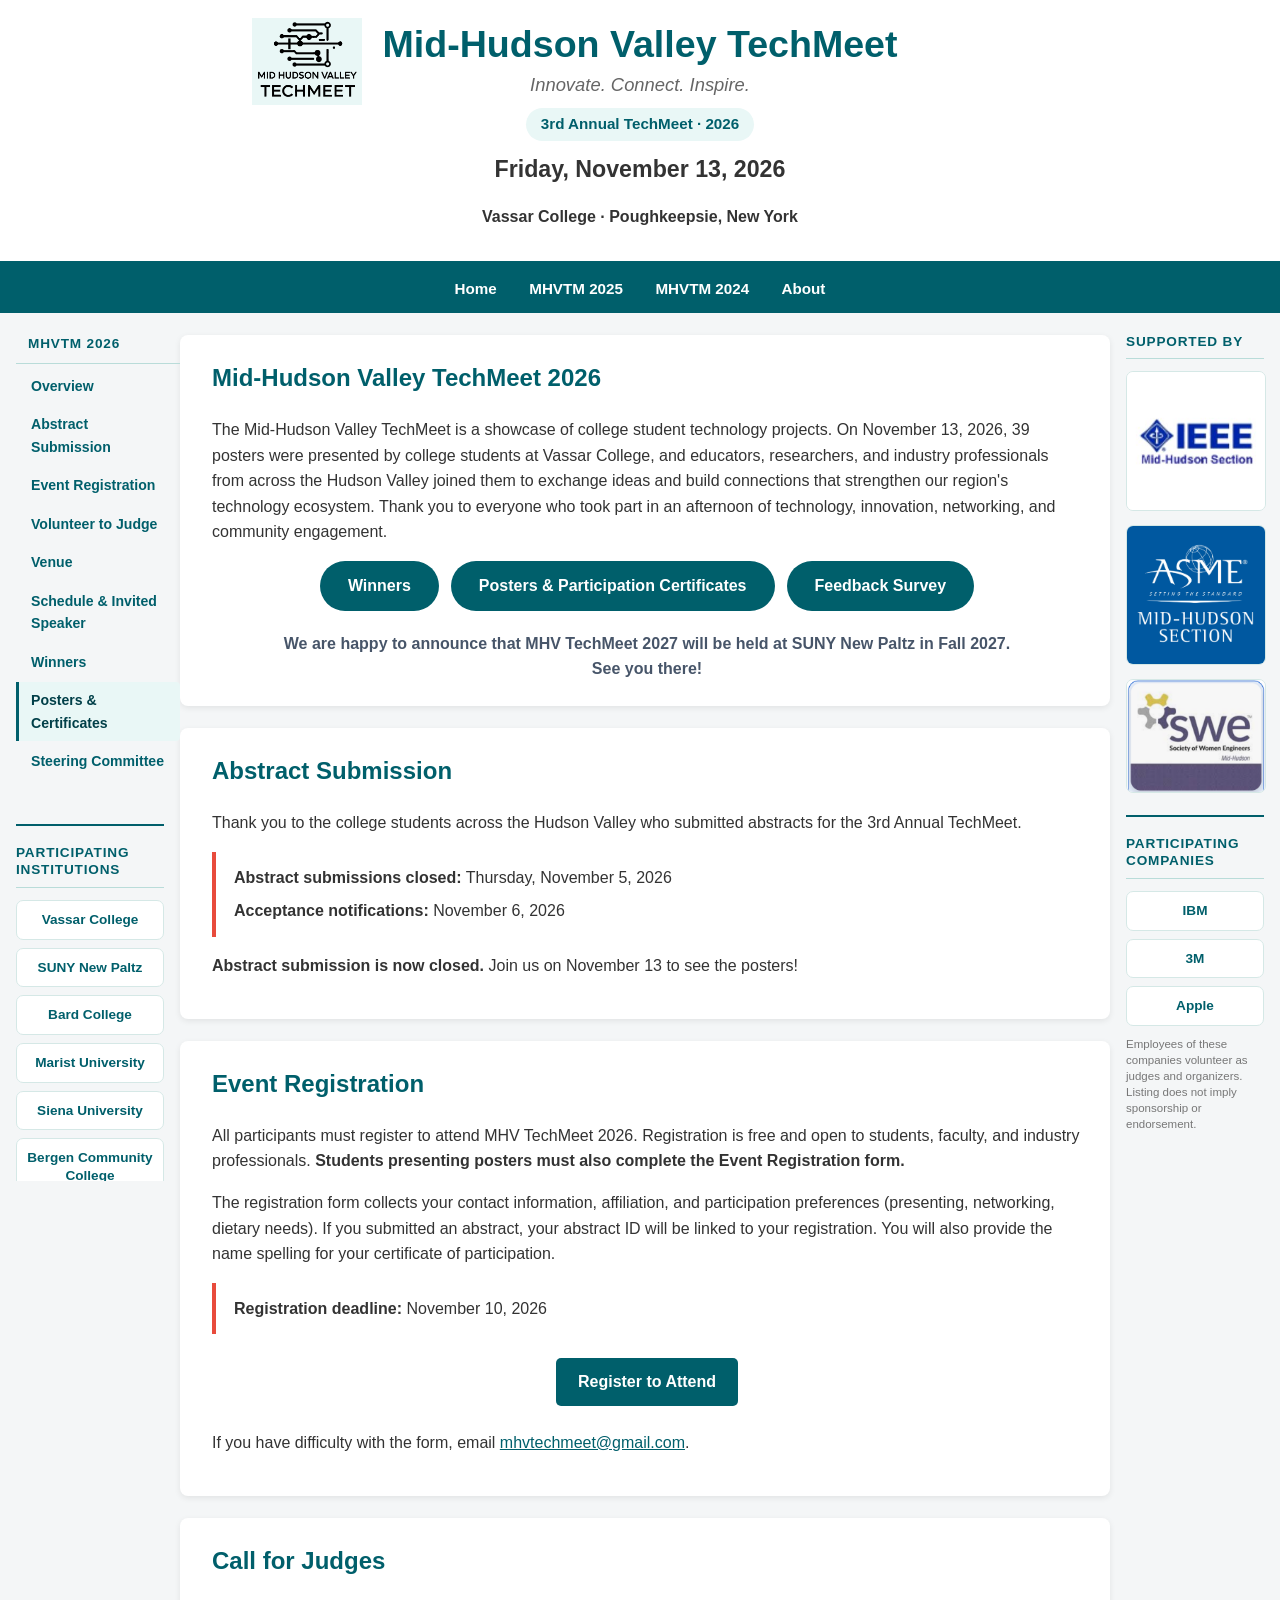
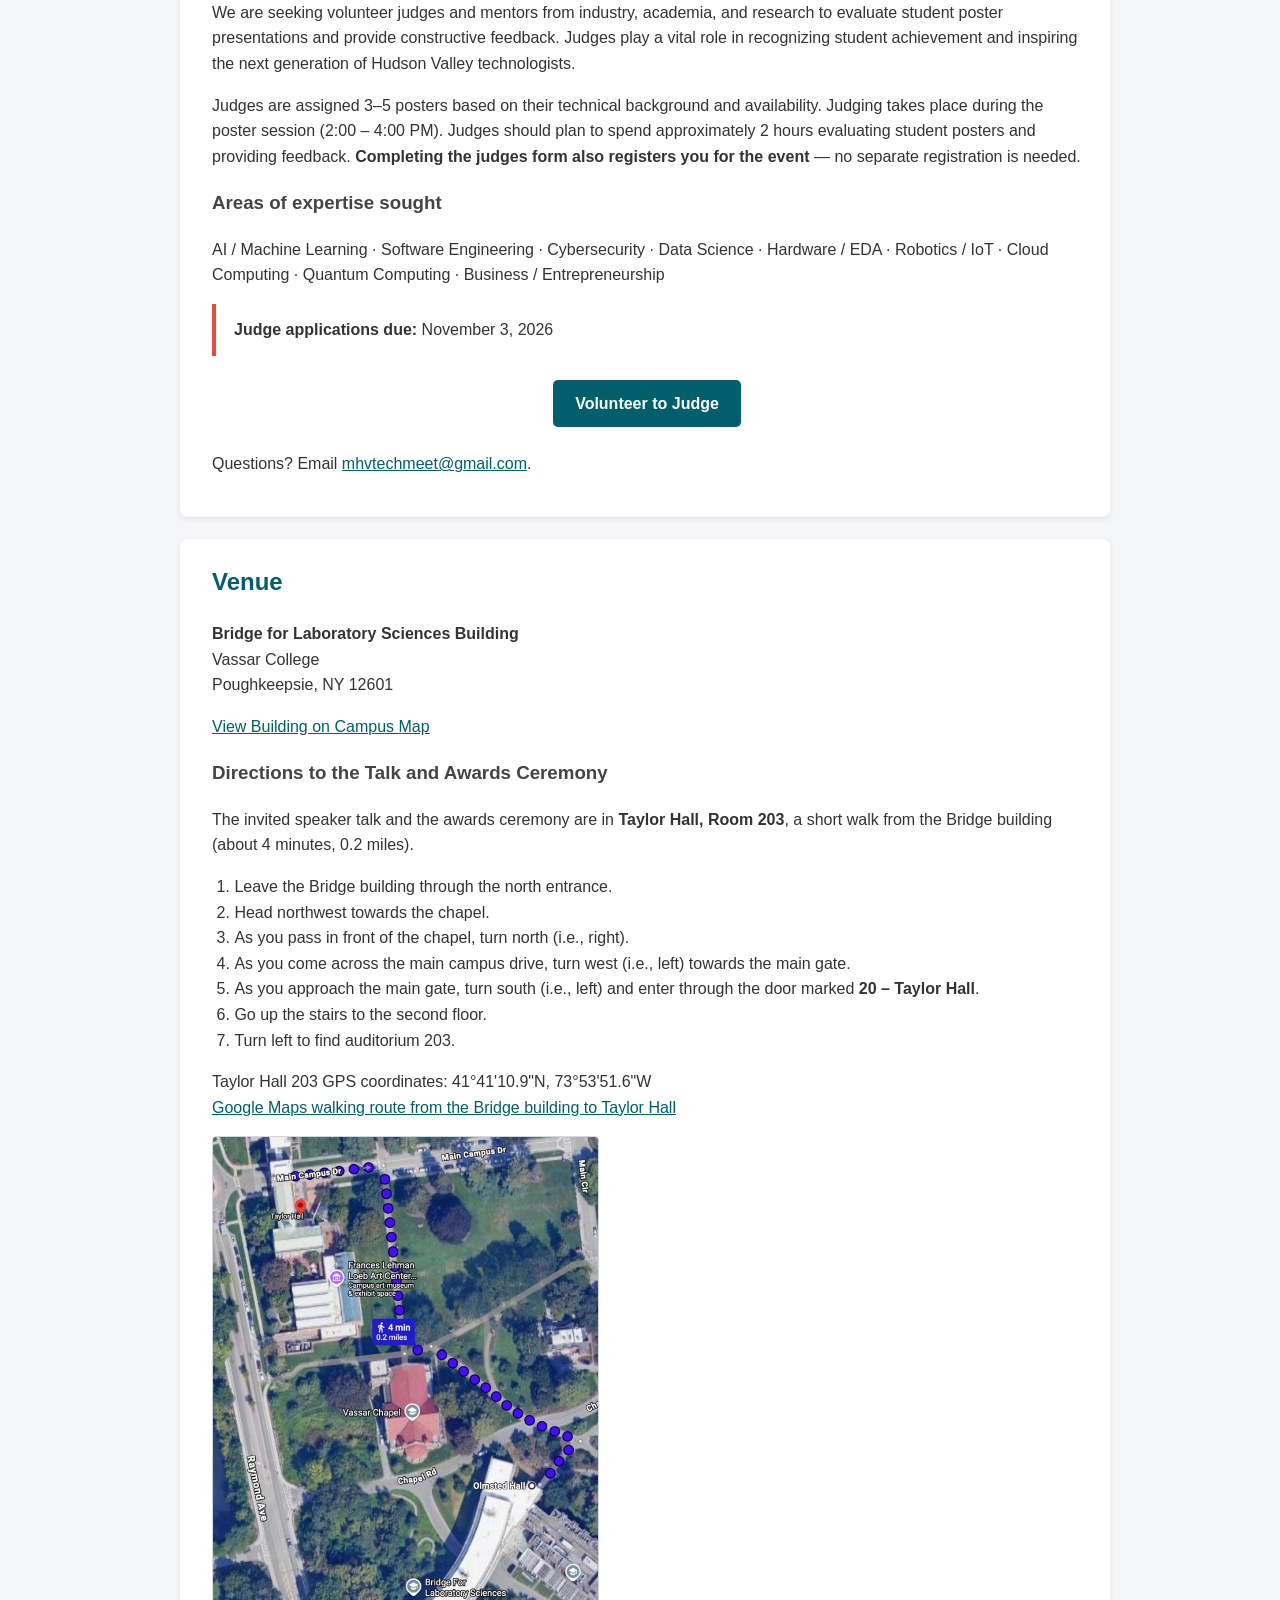
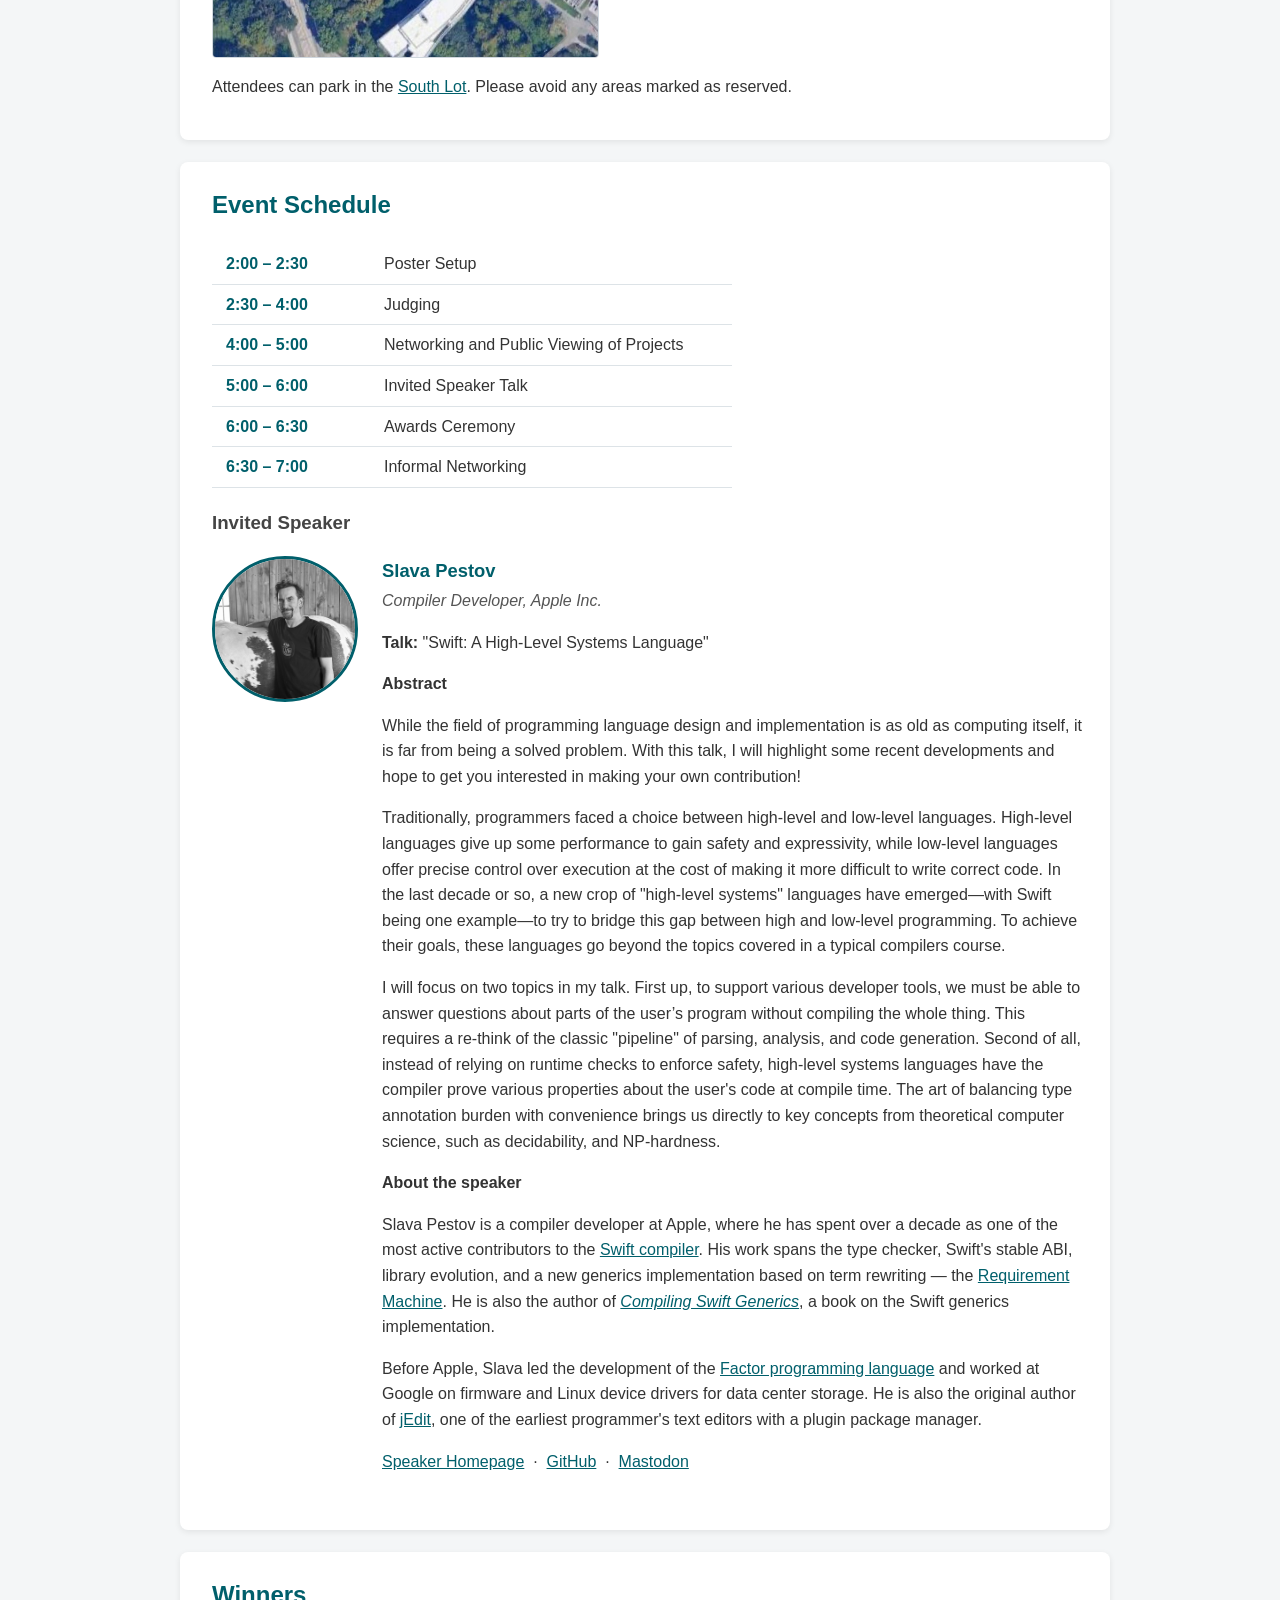
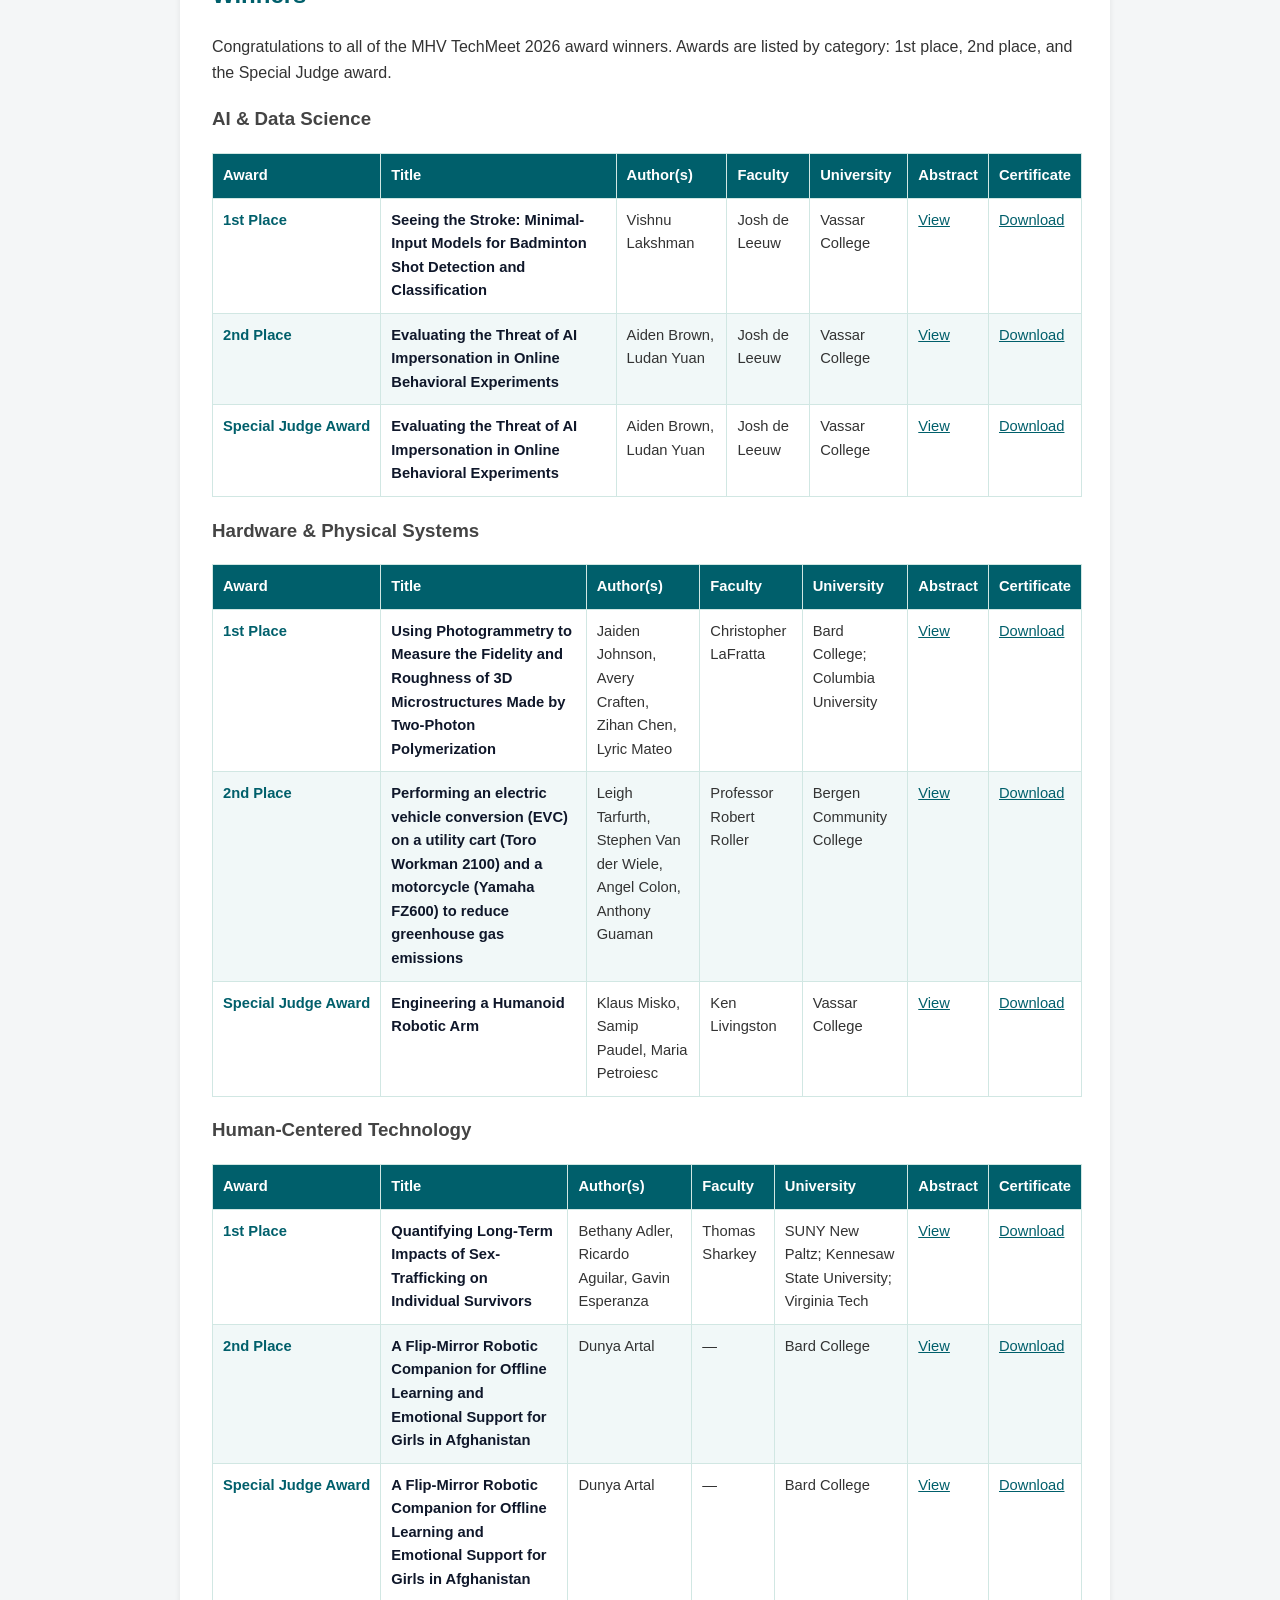
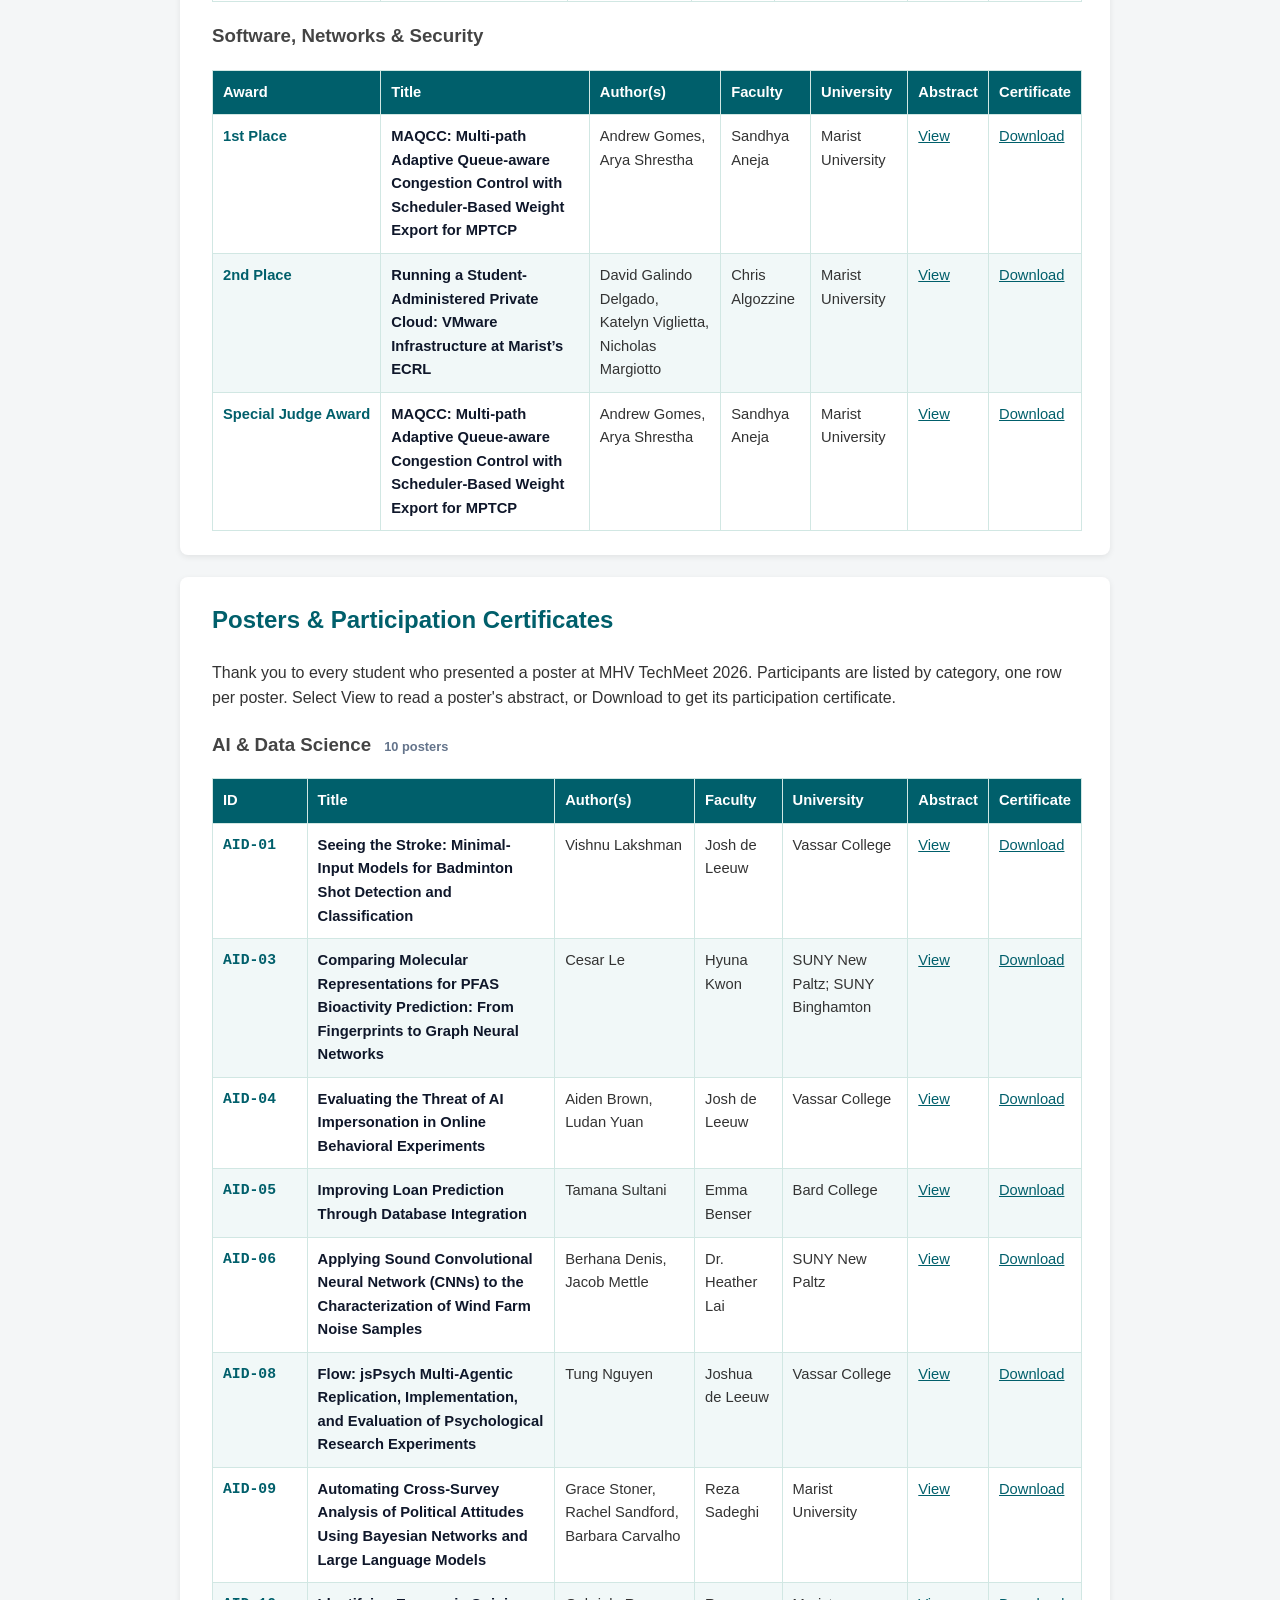
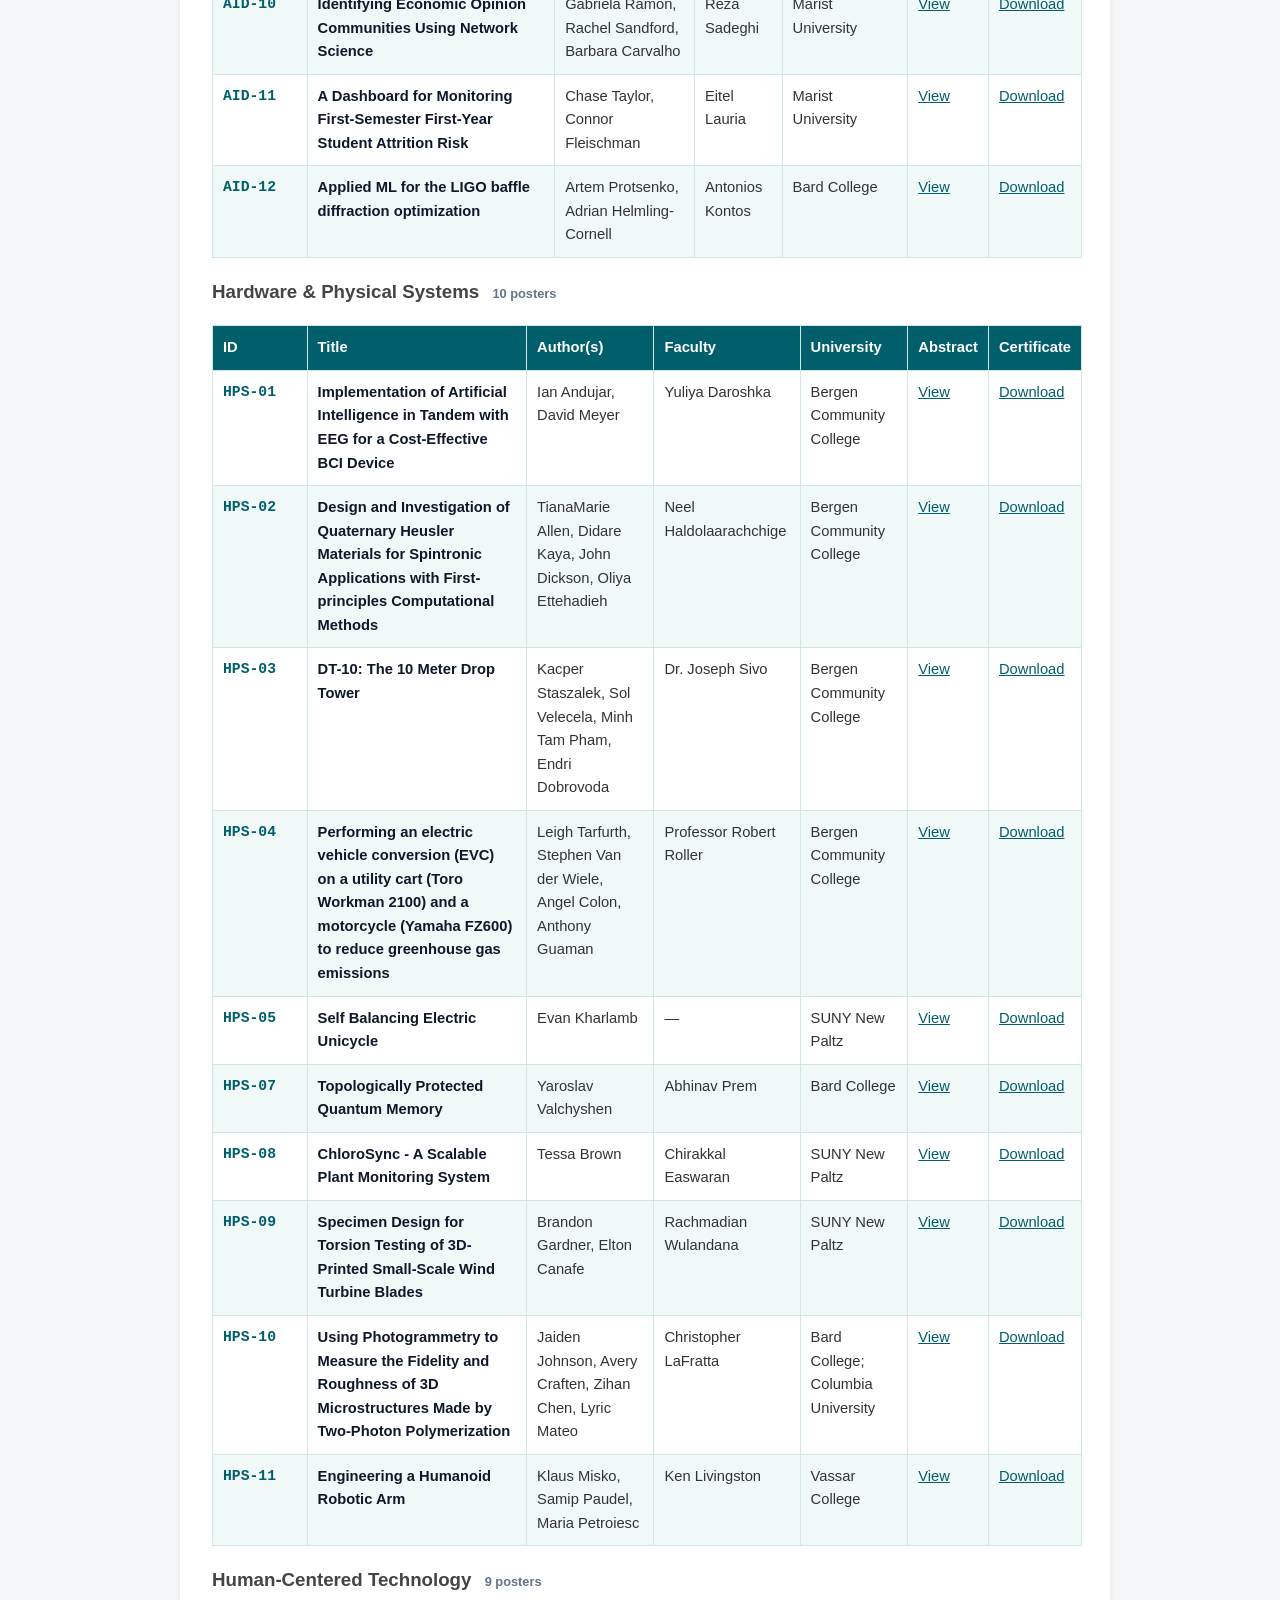
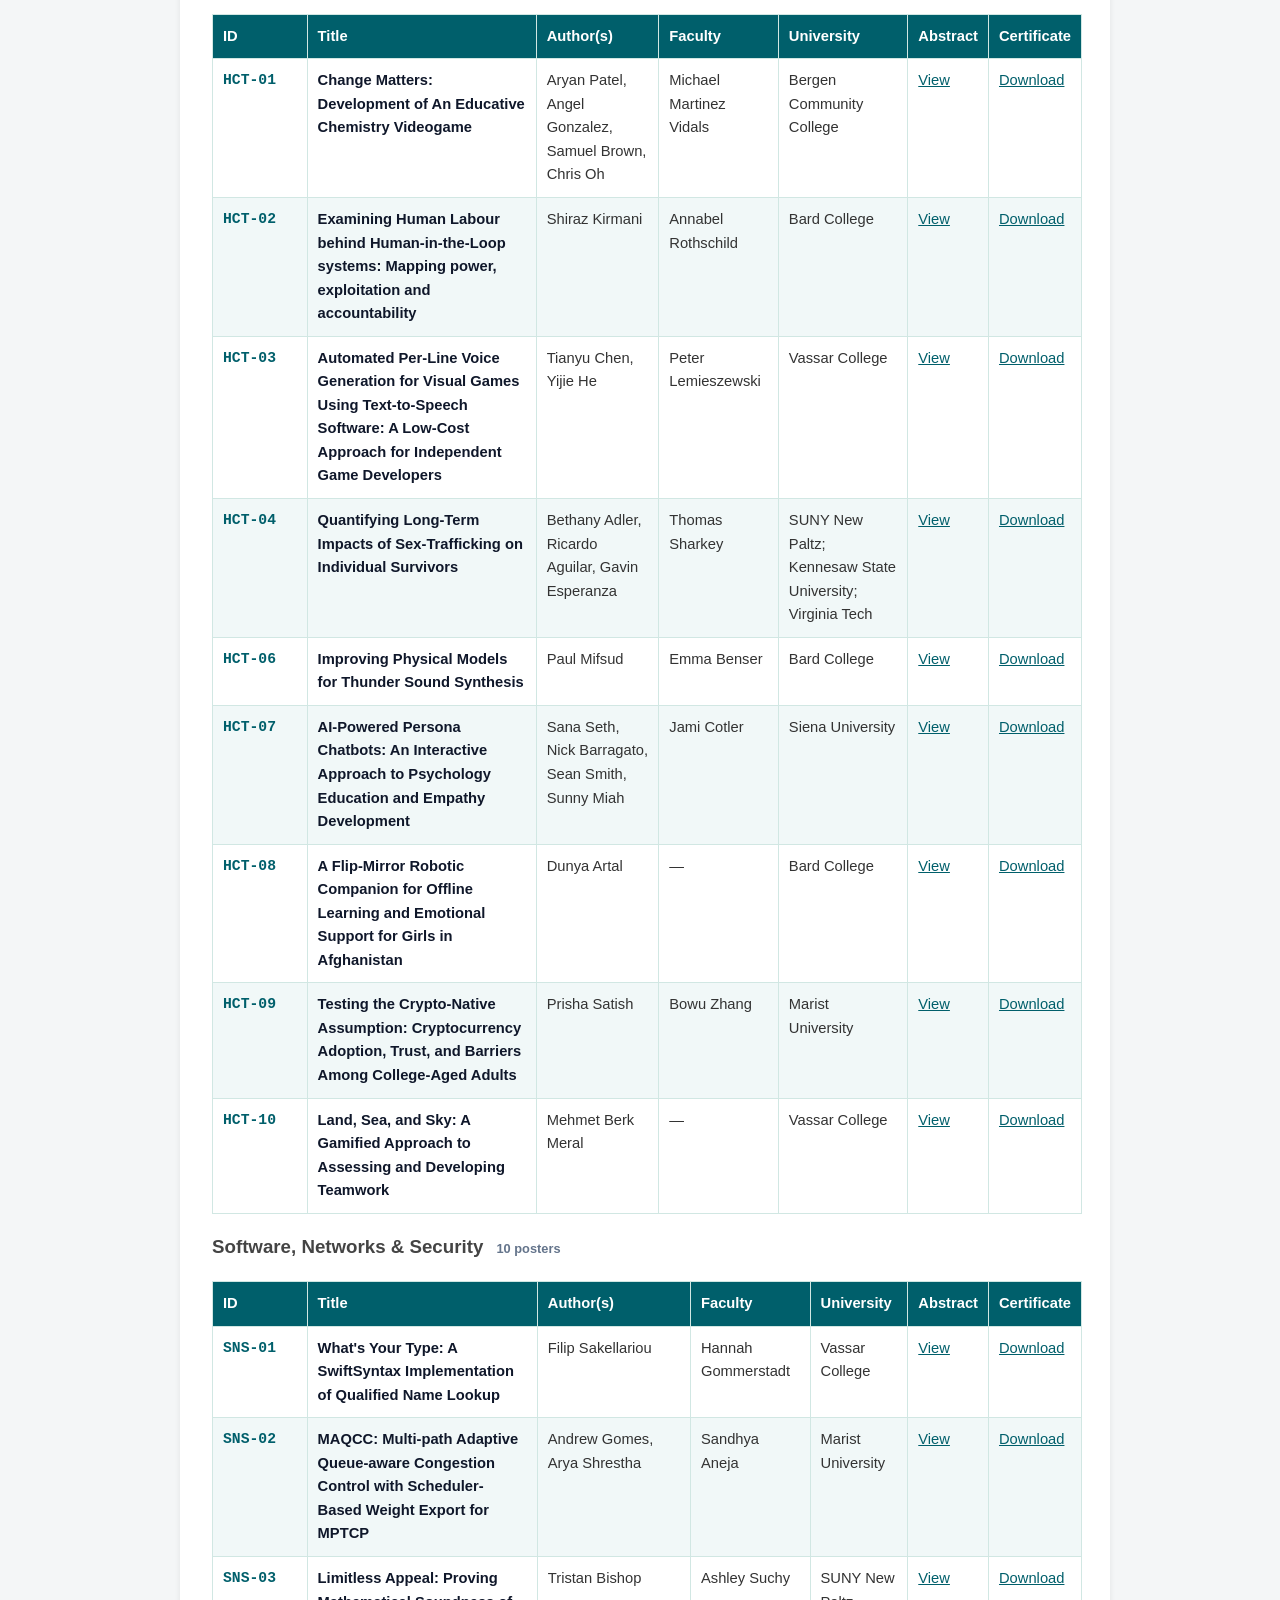
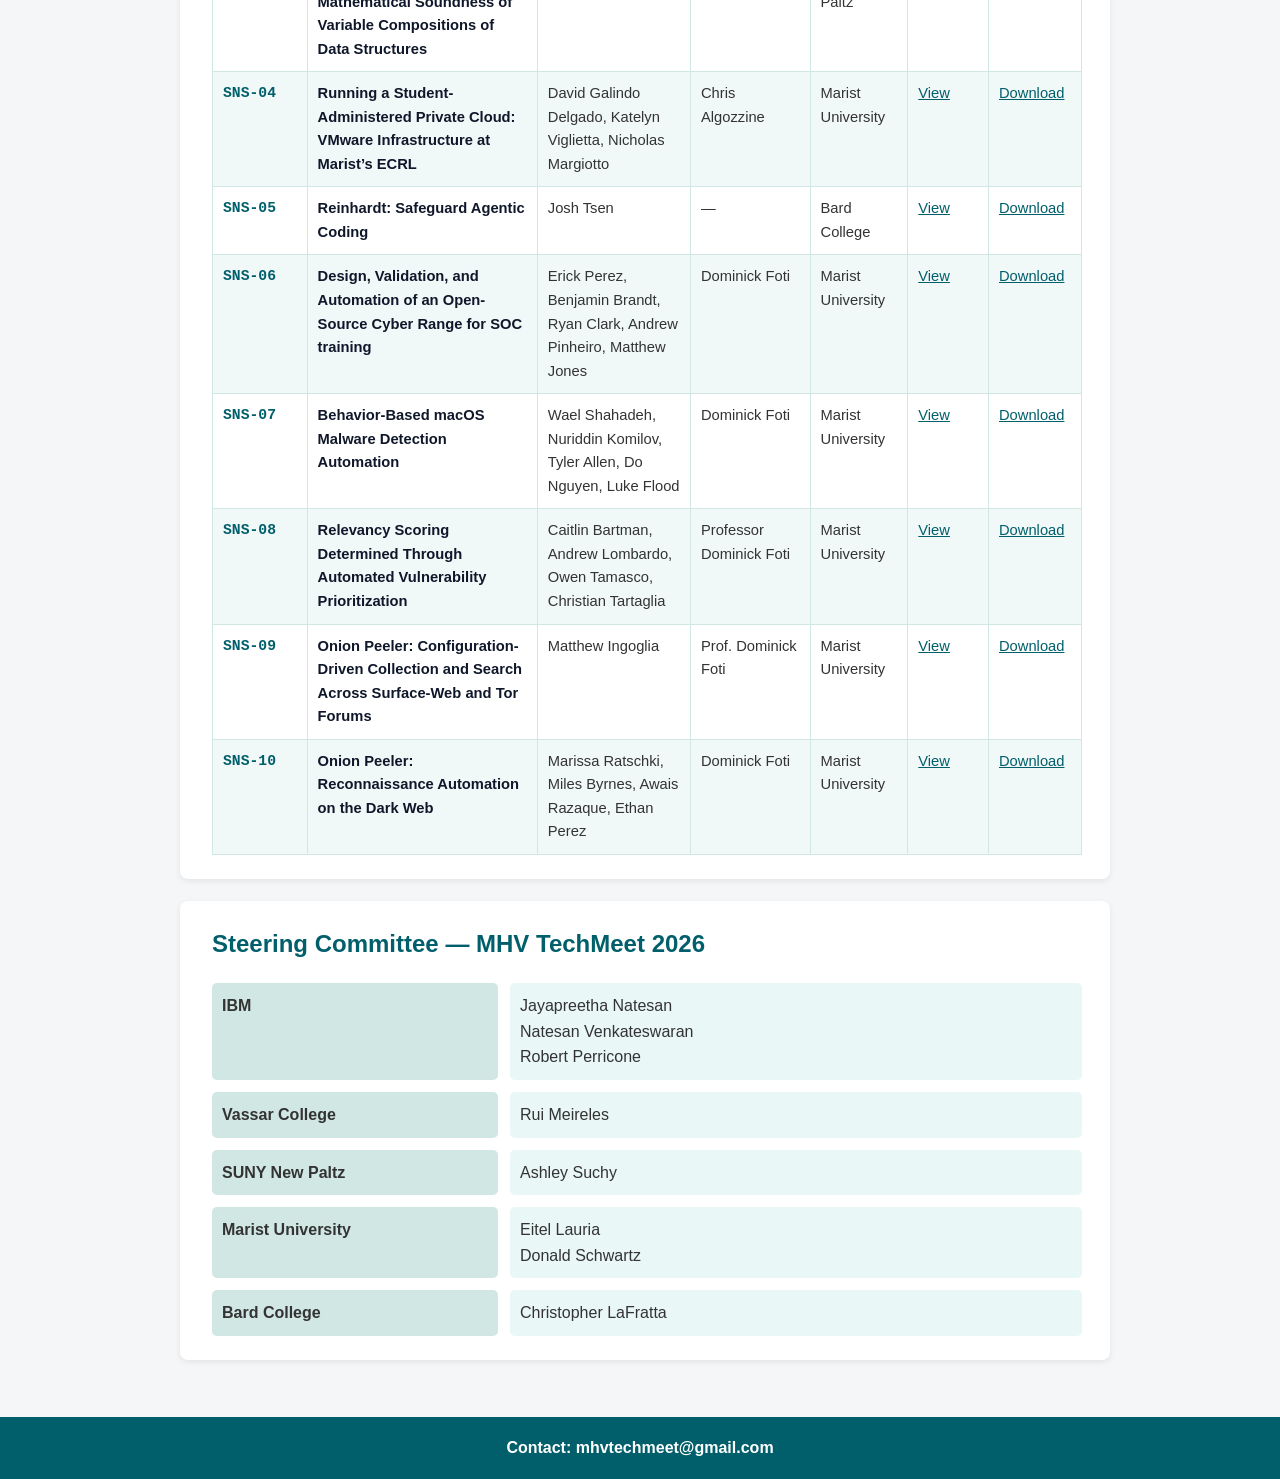
==== commit 9ba81d40: "Home page: remove date/time/location cards; announce TechMeet 2027 at SUNY New Paltz" ====
--- a/index.html
+++ b/index.html
@@ -103,41 +103,9 @@
   </div>
 
   <p class="next-year">
-    <b>Save the date:</b> MHV TechMeet 2027 will be hosted by SUNY New Paltz in the fall of 2027.
-  </p>
-
-</section>
-
-
-<!-- EVENT INFORMATION -->
-
-<section>
-
-  <div class="event-info">
-
-    <div class="info-card">
-      <h3>Date</h3>
-      <p>
-        <b>November 13, 2026</b>
-      </p>
-    </div>
-
-    <div class="info-card">
-      <h3>Time</h3>
-      <p>
-        <b>2:00 – 7:00 PM</b>
-      </p>
-    </div>
-
-    <div class="info-card">
-      <h3>Location</h3>
-      <p>
-        <b>Bridge for Laboratory Sciences</b><br>
-        Vassar College
-      </p>
-    </div>
-
-  </div>
+    <b>We are happy to announce that MHV TechMeet 2027 will be held at SUNY New Paltz in Fall 2027.<br>
+    See you there!</b>
+  </p>
 
 </section>
 
